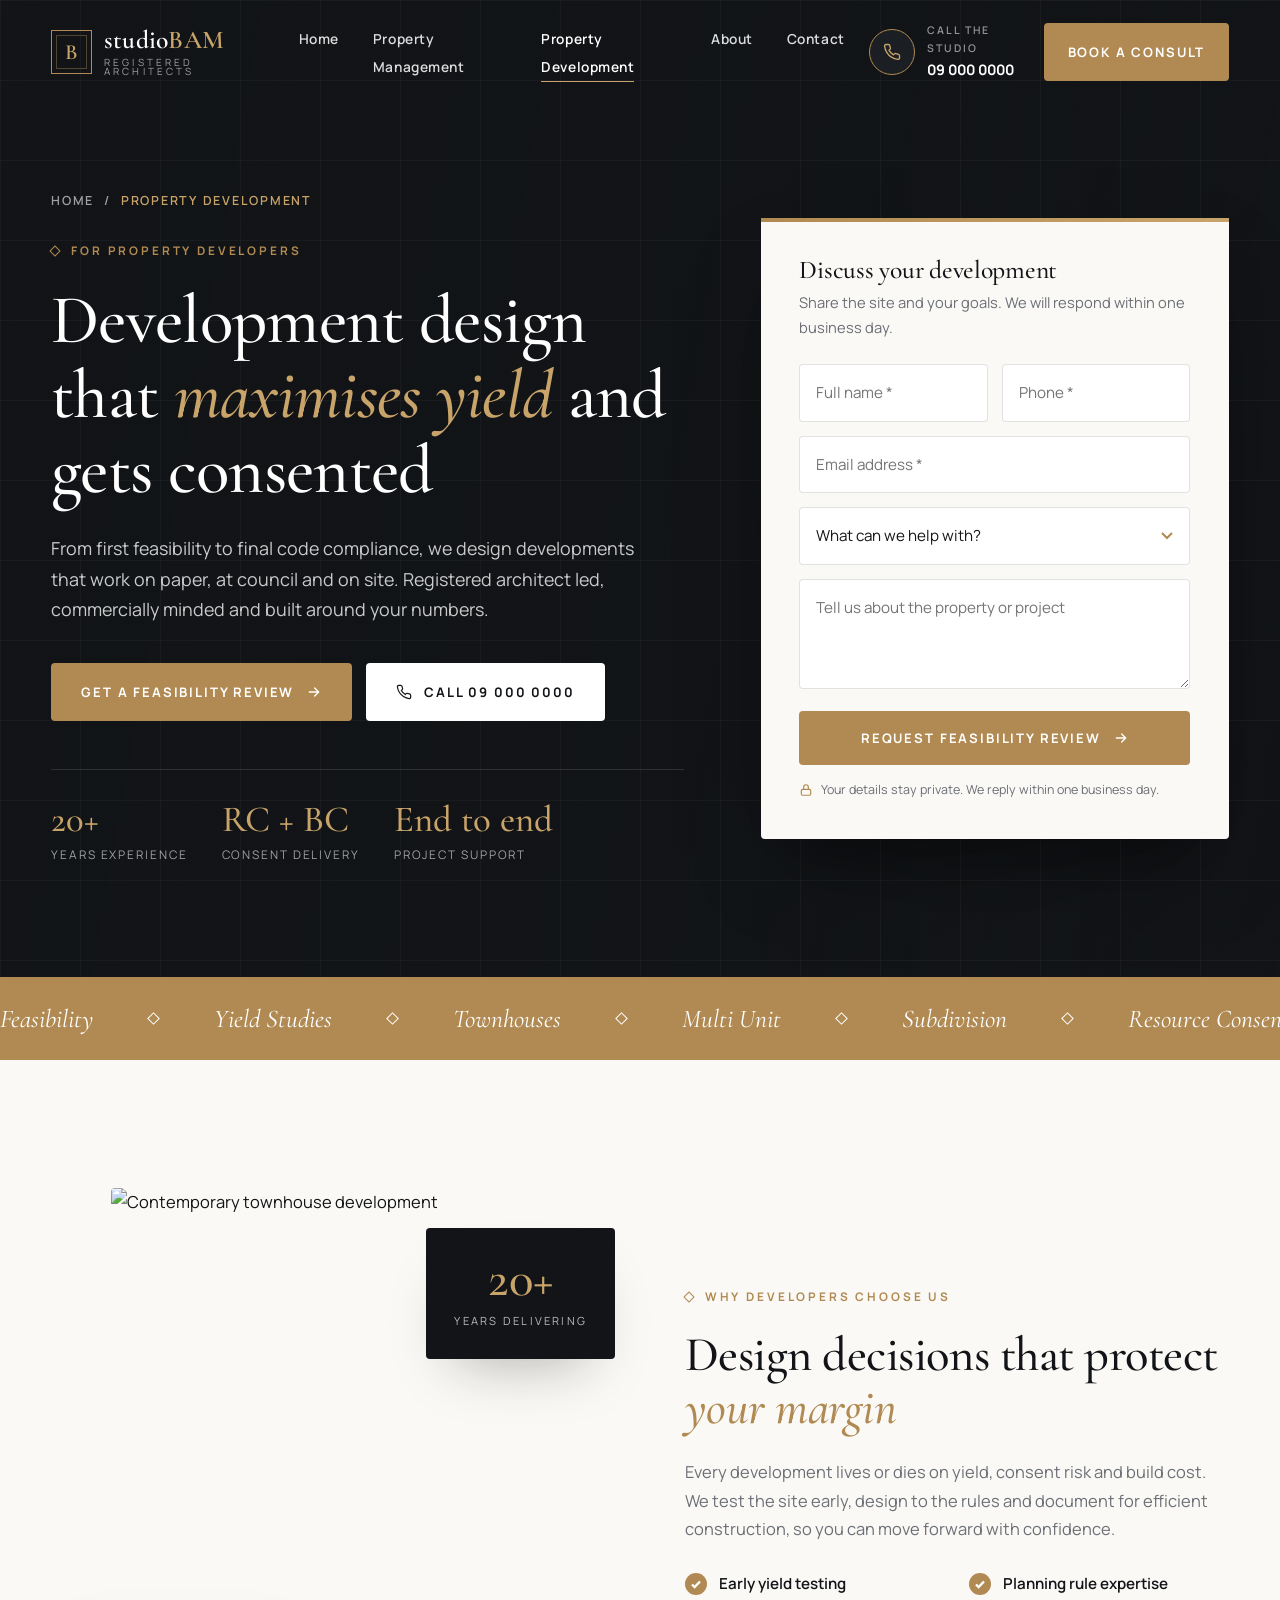
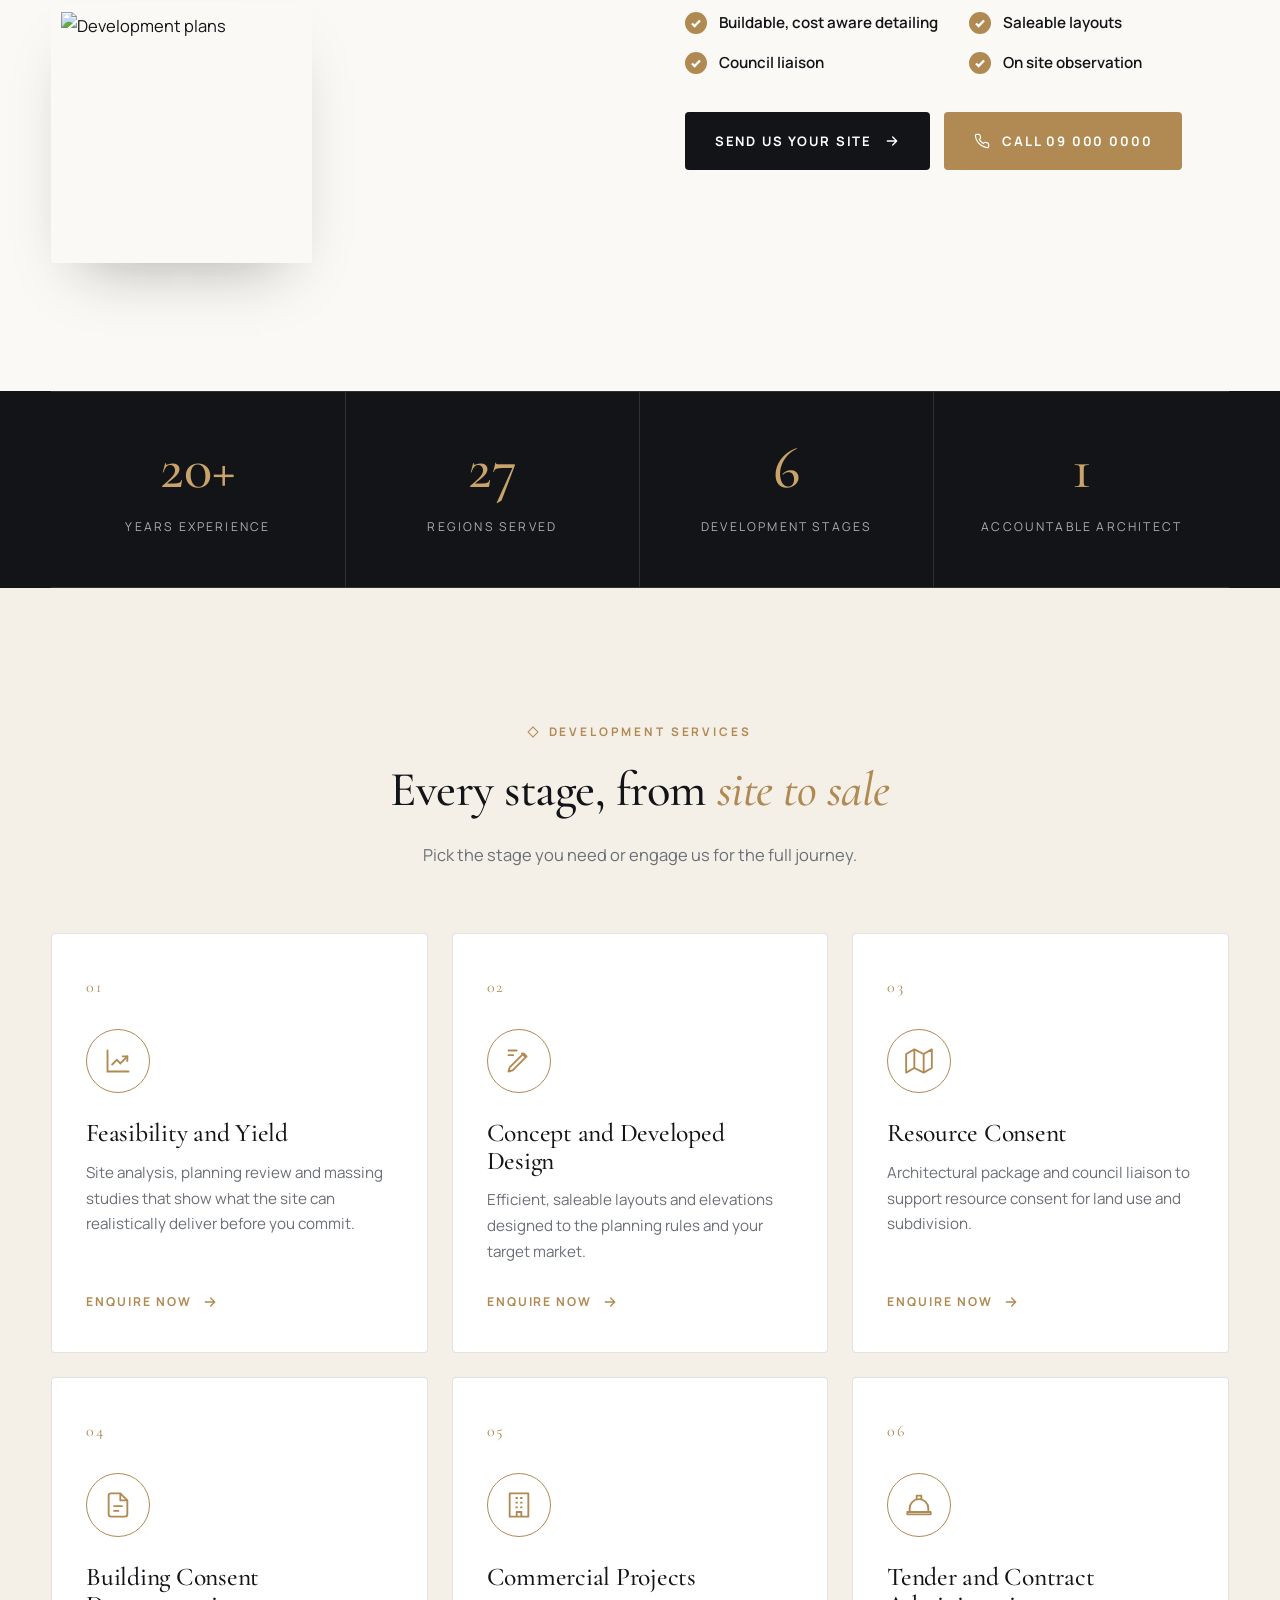
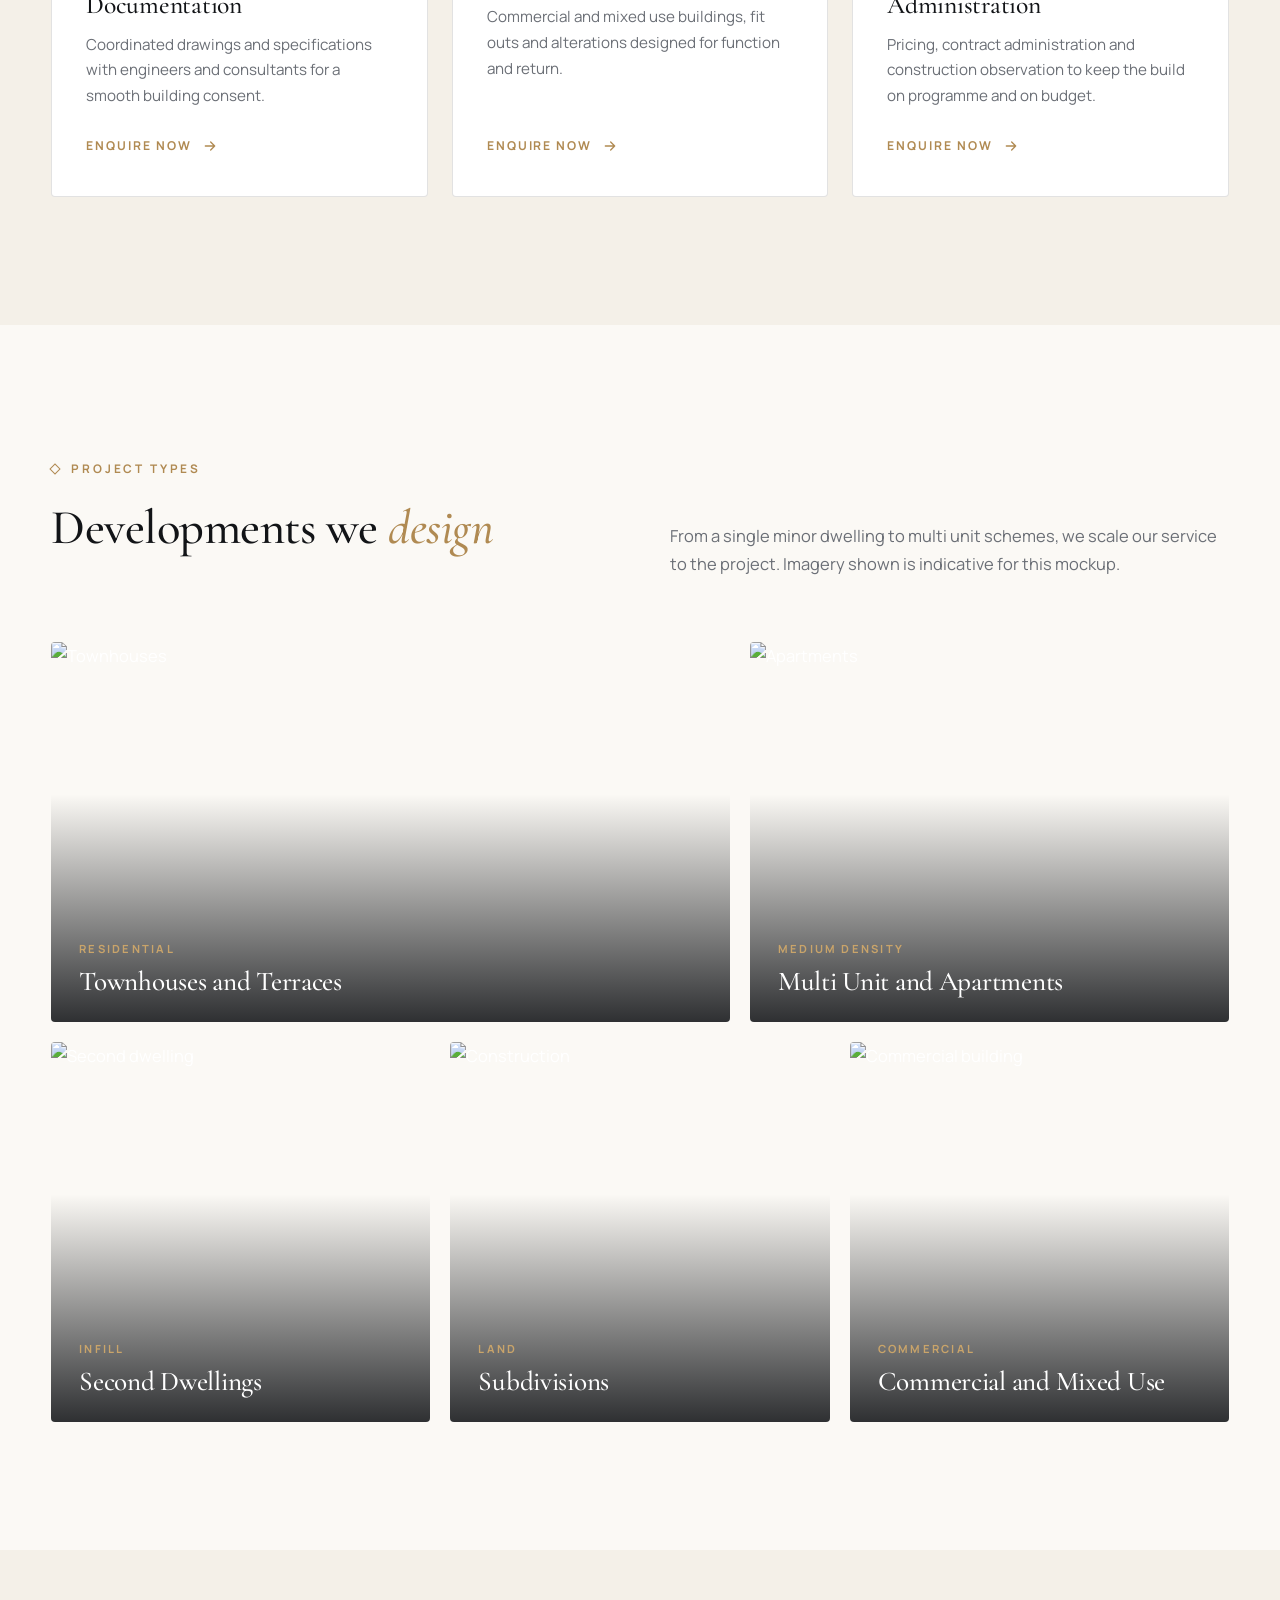
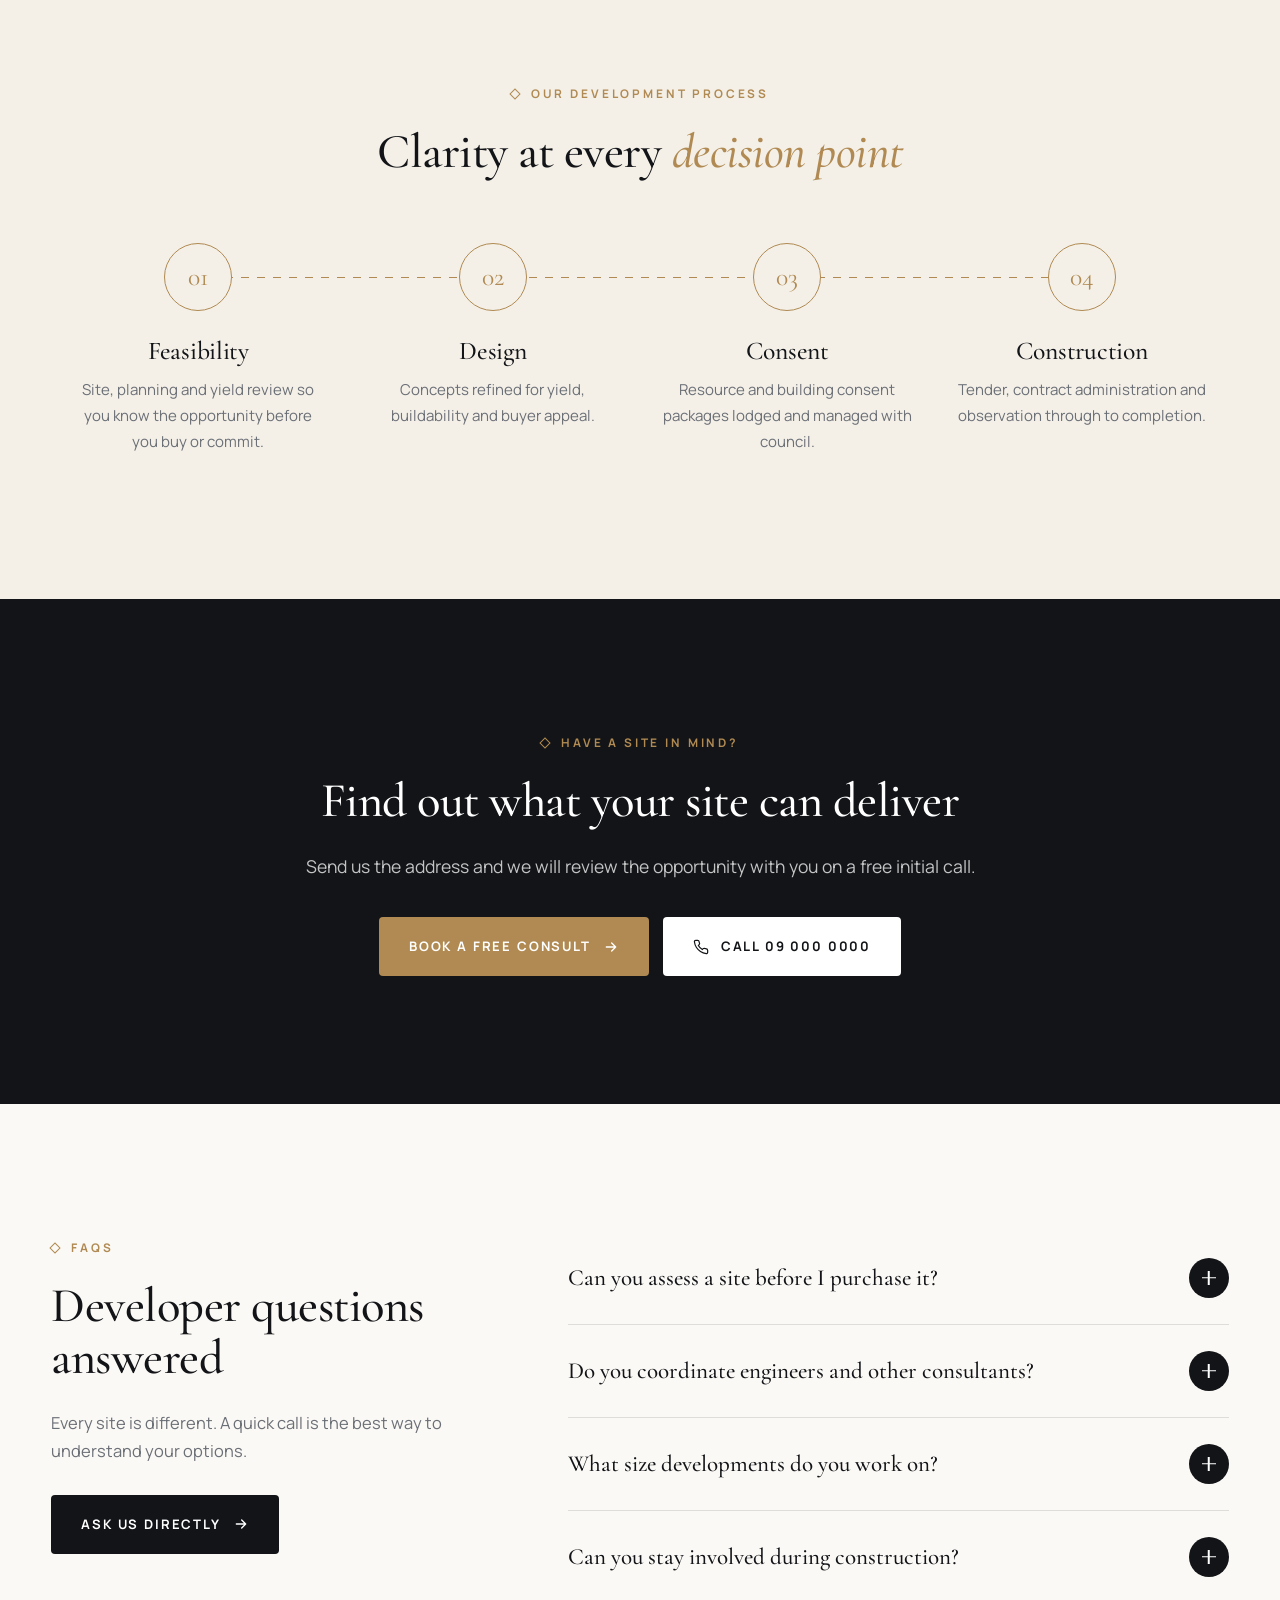
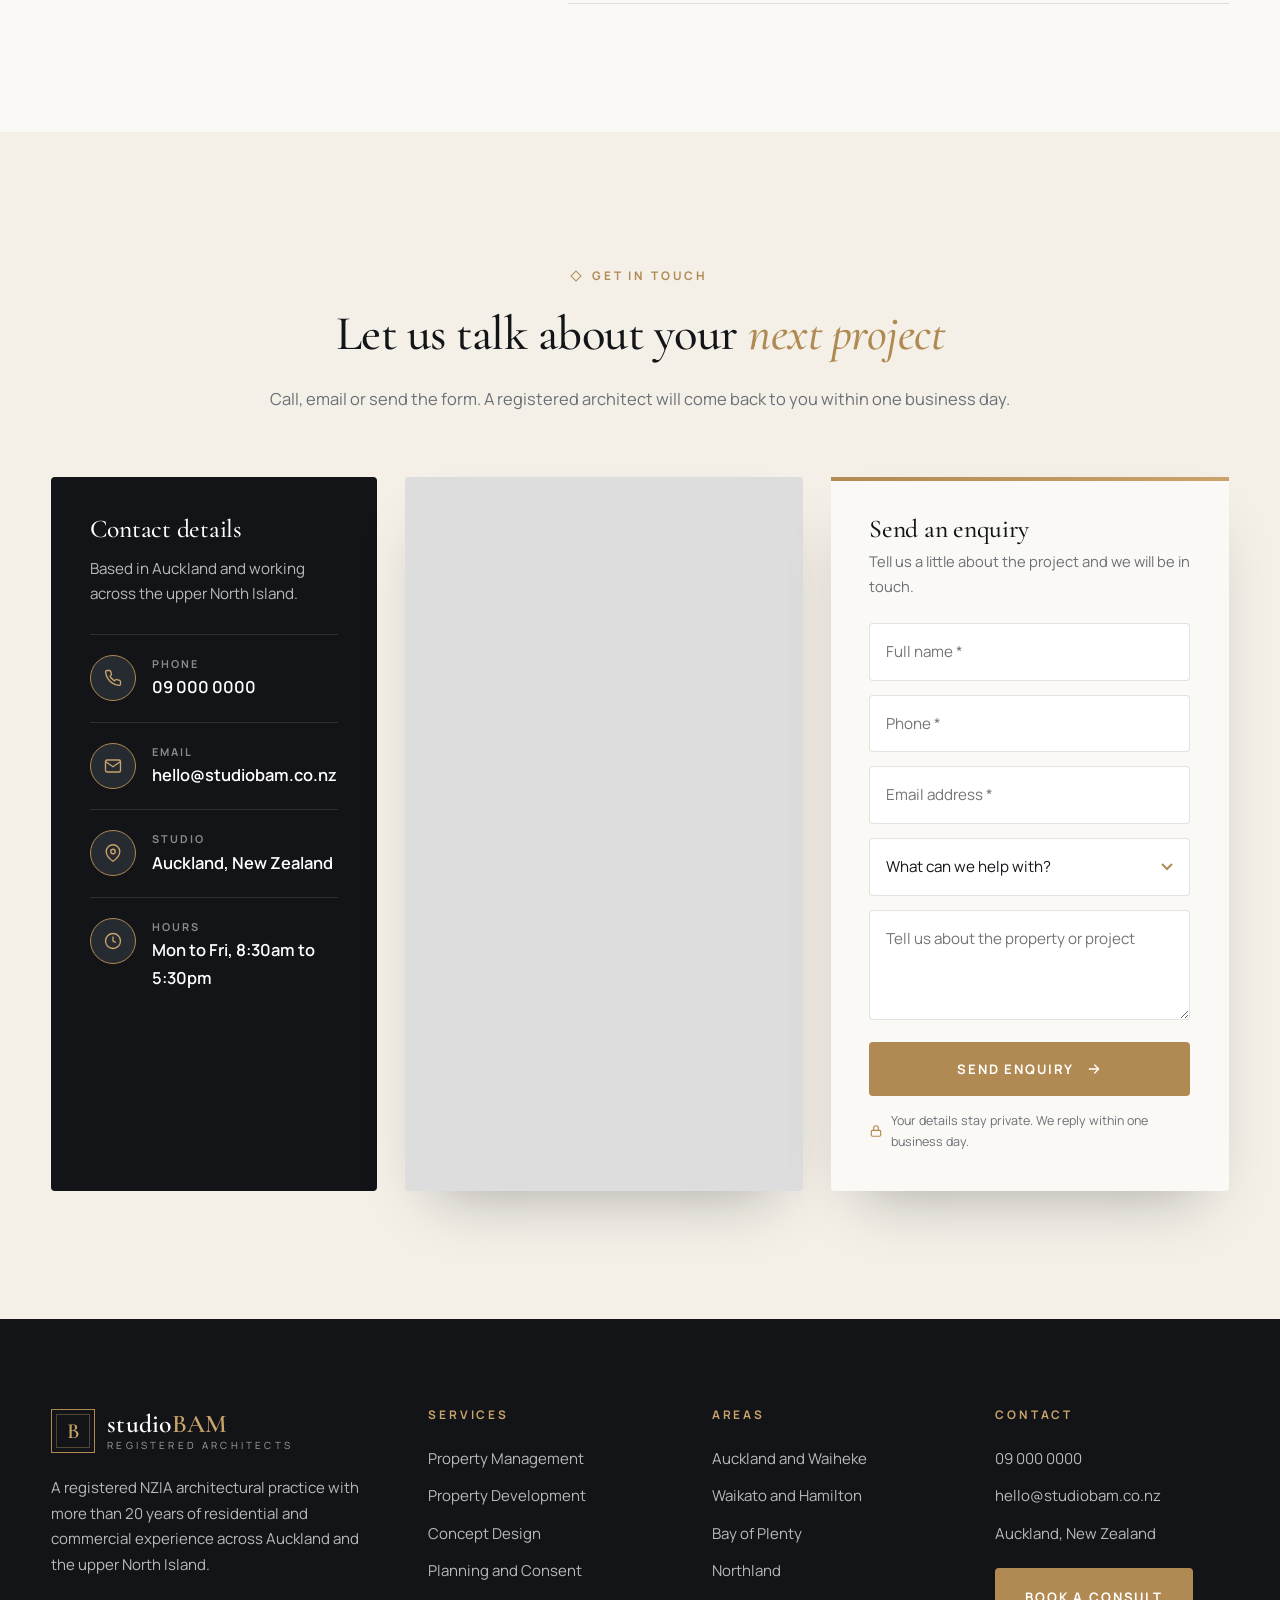
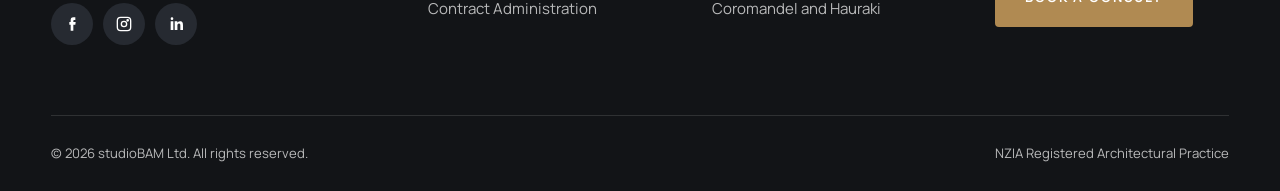
==== property-development.html @ b56bfc21 "Add StudioBAM mockup site: home, property management and property development pages" ====
<!doctype html>
<html lang="en-NZ">
<head>
<meta charset="utf-8">
<meta name="viewport" content="width=device-width, initial-scale=1">
<title>Property Development Architects Auckland | studioBAM</title>
<meta name="description" content="Registered architects for property developers. Feasibility, yield design, resource and building consent and contract administration for townhouses, multi unit and commercial projects.">
<link rel="preconnect" href="https://fonts.googleapis.com">
<link rel="preconnect" href="https://fonts.gstatic.com" crossorigin>
<link href="https://fonts.googleapis.com/css2?family=Cormorant+Garamond:ital,wght@0,400;0,500;0,600;1,400;1,500&family=Manrope:wght@400;500;600;700&display=swap" rel="stylesheet">
<link rel="stylesheet" href="styles.css">
<link rel="icon" href="data:image/svg+xml,%3Csvg xmlns='http://www.w3.org/2000/svg' viewBox='0 0 64 64'%3E%3Crect width='64' height='64' fill='%23121417'/%3E%3Ctext x='32' y='44' font-family='Georgia' font-size='34' fill='%23c9a46a' text-anchor='middle'%3EB%3C/text%3E%3C/svg%3E">
</head>
<body>
<div class="progress"></div>
<header class="site-header">
  <div class="container nav-wrap">
    <a href="index.html" class="logo" aria-label="studioBAM home">
      <span class="logo-mark">B</span>
      <span class="logo-text"><strong>studio<b>BAM</b></strong><span>Registered Architects</span></span>
    </a>
    <nav class="main-nav" aria-label="Main"><ul><li><a href="index.html">Home</a></li><li><a href="property-management.html">Property Management</a></li><li><a href="property-development.html" class="active">Property Development</a></li><li><a href="index.html#about">About</a></li><li><a href="#contact">Contact</a></li></ul></nav>
    <div class="nav-actions">
      <a href="tel:+6490000000" class="phone-link" aria-label="Call studioBAM">
        <span class="phone-circle"><svg viewBox="0 0 24 24" fill="none" stroke="currentColor" stroke-width="1.8" stroke-linecap="round" stroke-linejoin="round"><path d="M22 16.9v3a2 2 0 0 1-2.2 2 19.8 19.8 0 0 1-8.6-3.1 19.5 19.5 0 0 1-6-6A19.8 19.8 0 0 1 2.1 4.2 2 2 0 0 1 4.1 2h3a2 2 0 0 1 2 1.7c.1.9.4 1.8.7 2.7a2 2 0 0 1-.5 2.1L8 9.8a16 16 0 0 0 6 6l1.3-1.3a2 2 0 0 1 2.1-.4c.9.3 1.8.6 2.7.7a2 2 0 0 1 1.7 2z"/></svg></span>
        <span class="phone-text"><small>Call the studio</small>09 000 0000</span>
      </a>
      <a href="#contact" class="btn btn-brass">Book a Consult</a>
      <button class="hamburger" aria-label="Open menu" aria-expanded="false"><span></span><span></span><span></span></button>
    </div>
  </div>
</header>
<section class="hero hero-inner">
  <div class="hero-bg" data-parallax=".18" style="background-image:url('https://images.unsplash.com/photo-1531834685032-c34bf0d84c77?auto=format&fit=crop&w=2000&q=80')"></div>
  <div class="container hero-grid">
    <div class="hero-copy">
      <div class="crumbs"><a href="index.html">Home</a> / <span>Property Development</span></div>
      <span class="eyebrow">For property developers</span>
      <h1>Development design that <em>maximises yield</em> and gets consented</h1>
      <p class="hero-lead">From first feasibility to final code compliance, we design developments that work on paper, at council and on site. Registered architect led, commercially minded and built around your numbers.</p>
      <div class="hero-ctas"><a href="#contact" class="btn btn-brass">Get a Feasibility Review <svg viewBox="0 0 24 24" fill="none" stroke="currentColor" stroke-width="2" stroke-linecap="round" stroke-linejoin="round"><path d="M5 12h14M13 6l6 6-6 6"/></svg></a><a href="tel:+6490000000" class="btn btn-light"><svg viewBox="0 0 24 24" fill="none" stroke="currentColor" stroke-width="1.8" stroke-linecap="round" stroke-linejoin="round"><path d="M22 16.9v3a2 2 0 0 1-2.2 2 19.8 19.8 0 0 1-8.6-3.1 19.5 19.5 0 0 1-6-6A19.8 19.8 0 0 1 2.1 4.2 2 2 0 0 1 4.1 2h3a2 2 0 0 1 2 1.7c.1.9.4 1.8.7 2.7a2 2 0 0 1-.5 2.1L8 9.8a16 16 0 0 0 6 6l1.3-1.3a2 2 0 0 1 2.1-.4c.9.3 1.8.6 2.7.7a2 2 0 0 1 1.7 2z"/></svg> Call 09 000 0000</a></div>
      <div class="hero-trust"><div><strong>20+</strong><span>Years experience</span></div><div><strong>RC + BC</strong><span>Consent delivery</span></div><div><strong>End to end</strong><span>Project support</span></div></div>
    </div>
    <div class="hero-form"><div class="form-card">
  <h3>Discuss your development</h3>
  <p class="form-sub">Share the site and your goals. We will respond within one business day.</p>
  <form data-enquiry id="hero-form">
    <div class="form-grid">
      <div class="field"><input type="text" name="name" placeholder="Full name *" required aria-label="Full name"></div>
      <div class="field"><input type="tel" name="phone" placeholder="Phone *" required aria-label="Phone"></div>
      <div class="field full"><input type="email" name="email" placeholder="Email address *" required aria-label="Email"></div>
      <div class="field full"><select name="type" aria-label="Project type" data-service-select><option value="" selected disabled>What can we help with?</option><option>Feasibility or yield study</option><option>Townhouses or terrace housing</option><option>Multi unit or apartments</option><option>Subdivision</option><option>Commercial development</option><option>Contract administration</option><option>Something else</option></select></div>
      <div class="field full"><textarea name="message" placeholder="Tell us about the property or project" aria-label="Message"></textarea></div>
      <div class="full"><button class="btn btn-brass btn-block" type="submit">Request Feasibility Review <svg viewBox="0 0 24 24" fill="none" stroke="currentColor" stroke-width="2" stroke-linecap="round" stroke-linejoin="round"><path d="M5 12h14M13 6l6 6-6 6"/></svg></button></div>
    </div>
    <p class="form-note"><svg viewBox="0 0 24 24" fill="none" stroke="currentColor" stroke-width="2"><rect x="4" y="11" width="16" height="10" rx="2"/><path d="M8 11V7a4 4 0 0 1 8 0v4"/></svg> Your details stay private. We reply within one business day.</p>
  </form>
  <div class="form-success"><svg viewBox="0 0 24 24" fill="none" stroke="currentColor" stroke-width="1.6"><circle cx="12" cy="12" r="10"/><path d="M7 12.5l3 3 7-7"/></svg><h3>Thank you</h3><p class="form-sub">We have your enquiry and an architect will be in touch within one business day.</p></div>
</div></div>
  </div>
</section>
<div class="marquee" aria-hidden="true"><div class="marquee-track"><span>Feasibility</span><span>Yield Studies</span><span>Townhouses</span><span>Multi Unit</span><span>Subdivision</span><span>Resource Consent</span><span>Building Consent</span><span>Construction Observation</span><span>Feasibility</span><span>Yield Studies</span><span>Townhouses</span><span>Multi Unit</span><span>Subdivision</span><span>Resource Consent</span><span>Building Consent</span><span>Construction Observation</span></div></div>
<section class="section">
  <div class="container intro-grid">
    <div class="img-stack reveal left">
      <div class="img-main"><img src="https://images.unsplash.com/photo-1574362848149-11496d93a7c7?auto=format&fit=crop&w=1100&q=80" alt="Contemporary townhouse development" loading="lazy"></div>
      <div class="img-small"><img src="https://images.unsplash.com/photo-1503387762-592deb58ef4e?auto=format&fit=crop&w=600&q=80" alt="Development plans" loading="lazy"></div>
      <div class="badge"><strong>20+</strong><span>Years delivering</span></div>
    </div>
    <div class="reveal right">
      <span class="eyebrow">Why developers choose us</span>
      <h2>Design decisions that protect <em class="accent">your margin</em></h2>
      <p style="color:var(--muted)">Every development lives or dies on yield, consent risk and build cost. We test the site early, design to the rules and document for efficient construction, so you can move forward with confidence.</p>
      <ul class="check-list">
        <li>Early yield testing</li><li>Planning rule expertise</li><li>Buildable, cost aware detailing</li><li>Saleable layouts</li><li>Council liaison</li><li>On site observation</li>
      </ul>
      <div class="hero-ctas" style="margin:0"><a href="#contact" class="btn btn-dark">Send Us Your Site <svg viewBox="0 0 24 24" fill="none" stroke="currentColor" stroke-width="2" stroke-linecap="round" stroke-linejoin="round"><path d="M5 12h14M13 6l6 6-6 6"/></svg></a><a href="tel:+6490000000" class="btn btn-brass"><svg viewBox="0 0 24 24" fill="none" stroke="currentColor" stroke-width="1.8" stroke-linecap="round" stroke-linejoin="round"><path d="M22 16.9v3a2 2 0 0 1-2.2 2 19.8 19.8 0 0 1-8.6-3.1 19.5 19.5 0 0 1-6-6A19.8 19.8 0 0 1 2.1 4.2 2 2 0 0 1 4.1 2h3a2 2 0 0 1 2 1.7c.1.9.4 1.8.7 2.7a2 2 0 0 1-.5 2.1L8 9.8a16 16 0 0 0 6 6l1.3-1.3a2 2 0 0 1 2.1-.4c.9.3 1.8.6 2.7.7a2 2 0 0 1 1.7 2z"/></svg> Call 09 000 0000</a></div>
    </div>
  </div>
</section>

<section class="section section-dark" style="padding-top:0;padding-bottom:0">
  <div class="container">
    <div class="stats reveal"><div class="stat"><strong data-count="20" data-suffix="+">0+</strong><span>Years experience</span></div><div class="stat"><strong data-count="27" data-suffix="">0</strong><span>Regions served</span></div><div class="stat"><strong data-count="6" data-suffix="">0</strong><span>Development stages</span></div><div class="stat"><strong data-count="1" data-suffix="">0</strong><span>Accountable architect</span></div></div>
  </div>
</section>

<section class="section section-stone" id="services">
  <div class="container">
    <div class="section-head center reveal">
      <span class="eyebrow">Development services</span>
      <h2>Every stage, from <em class="accent">site to sale</em></h2>
      <p style="color:var(--muted)">Pick the stage you need or engage us for the full journey.</p>
    </div>
    <div class="cards">
      <a href="#contact" class="card reveal" data-service="Feasibility or yield study">
  <span class="num">01</span>
  <span class="icon"><svg viewBox="0 0 24 24" fill="none" stroke="currentColor" stroke-width="1.6" stroke-linecap="round"><path d="M3 3v18h18"/><path d="M7 15l4-4 3 3 6-6"/><path d="M16 8h4v4"/></svg></span>
  <h3>Feasibility and Yield</h3>
  <p>Site analysis, planning review and massing studies that show what the site can realistically deliver before you commit.</p>
  <span class="more">Enquire now <svg viewBox="0 0 24 24" fill="none" stroke="currentColor" stroke-width="2" stroke-linecap="round" stroke-linejoin="round"><path d="M5 12h14M13 6l6 6-6 6"/></svg></span>
</a>
      <a href="#contact" class="card reveal" data-service="Townhouses or terrace housing">
  <span class="num">02</span>
  <span class="icon"><svg viewBox="0 0 24 24" fill="none" stroke="currentColor" stroke-width="1.6" stroke-linecap="round" stroke-linejoin="round"><path d="M3 21l3.5-1 12-12-2.5-2.5-12 12z"/><path d="M14.5 5.5l2.5 2.5"/><path d="M3 3h7M3 7h4"/></svg></span>
  <h3>Concept and Developed Design</h3>
  <p>Efficient, saleable layouts and elevations designed to the planning rules and your target market.</p>
  <span class="more">Enquire now <svg viewBox="0 0 24 24" fill="none" stroke="currentColor" stroke-width="2" stroke-linecap="round" stroke-linejoin="round"><path d="M5 12h14M13 6l6 6-6 6"/></svg></span>
</a>
      <a href="#contact" class="card reveal" data-service="Subdivision">
  <span class="num">03</span>
  <span class="icon"><svg viewBox="0 0 24 24" fill="none" stroke="currentColor" stroke-width="1.6" stroke-linejoin="round"><path d="M1 6v16l7-4 8 4 7-4V2l-7 4-8-4z"/><path d="M8 2v16M16 6v16"/></svg></span>
  <h3>Resource Consent</h3>
  <p>Architectural package and council liaison to support resource consent for land use and subdivision.</p>
  <span class="more">Enquire now <svg viewBox="0 0 24 24" fill="none" stroke="currentColor" stroke-width="2" stroke-linecap="round" stroke-linejoin="round"><path d="M5 12h14M13 6l6 6-6 6"/></svg></span>
</a>
      <a href="#contact" class="card reveal" data-service="Multi unit or apartments">
  <span class="num">04</span>
  <span class="icon"><svg viewBox="0 0 24 24" fill="none" stroke="currentColor" stroke-width="1.6" stroke-linejoin="round"><path d="M14 2H6a2 2 0 0 0-2 2v16a2 2 0 0 0 2 2h12a2 2 0 0 0 2-2V8z"/><path d="M14 2v6h6M8 13h8M8 17h5"/></svg></span>
  <h3>Building Consent Documentation</h3>
  <p>Coordinated drawings and specifications with engineers and consultants for a smooth building consent.</p>
  <span class="more">Enquire now <svg viewBox="0 0 24 24" fill="none" stroke="currentColor" stroke-width="2" stroke-linecap="round" stroke-linejoin="round"><path d="M5 12h14M13 6l6 6-6 6"/></svg></span>
</a>
      <a href="#contact" class="card reveal" data-service="Commercial development">
  <span class="num">05</span>
  <span class="icon"><svg viewBox="0 0 24 24" fill="none" stroke="currentColor" stroke-width="1.6" stroke-linejoin="round"><rect x="4" y="2" width="16" height="20"/><path d="M9 6h2M13 6h2M9 10h2M13 10h2M9 14h2M13 14h2M10 22v-4h4v4"/></svg></span>
  <h3>Commercial Projects</h3>
  <p>Commercial and mixed use buildings, fit outs and alterations designed for function and return.</p>
  <span class="more">Enquire now <svg viewBox="0 0 24 24" fill="none" stroke="currentColor" stroke-width="2" stroke-linecap="round" stroke-linejoin="round"><path d="M5 12h14M13 6l6 6-6 6"/></svg></span>
</a>
      <a href="#contact" class="card reveal" data-service="Contract administration">
  <span class="num">06</span>
  <span class="icon"><svg viewBox="0 0 24 24" fill="none" stroke="currentColor" stroke-width="1.6" stroke-linejoin="round"><path d="M2 18h20v2H2zM4 18v-3a8 8 0 0 1 16 0v3"/><path d="M10 7V4h4v3"/></svg></span>
  <h3>Tender and Contract Administration</h3>
  <p>Pricing, contract administration and construction observation to keep the build on programme and on budget.</p>
  <span class="more">Enquire now <svg viewBox="0 0 24 24" fill="none" stroke="currentColor" stroke-width="2" stroke-linecap="round" stroke-linejoin="round"><path d="M5 12h14M13 6l6 6-6 6"/></svg></span>
</a>
    </div>
  </div>
</section>

<section class="section">
  <div class="container">
    <div class="section-head split">
      <div class="reveal left"><span class="eyebrow">Project types</span><h2>Developments we <em class="accent">design</em></h2></div>
      <p class="reveal right">From a single minor dwelling to multi unit schemes, we scale our service to the project. Imagery shown is indicative for this mockup.</p>
    </div>
    <div class="projects">
      <a href="#contact" class="project reveal" data-service="Townhouses or terrace housing"><img src="https://images.unsplash.com/photo-1613490493576-7fde63acd811?auto=format&fit=crop&w=1200&q=80" alt="Townhouses" loading="lazy"><div class="p-body"><small>Residential</small><h3>Townhouses and Terraces</h3></div></a>
      <a href="#contact" class="project reveal d1" data-service="Multi unit or apartments"><img src="https://images.unsplash.com/photo-1545324418-cc1a3fa10c00?auto=format&fit=crop&w=900&q=80" alt="Apartments" loading="lazy"><div class="p-body"><small>Medium density</small><h3>Multi Unit and Apartments</h3></div></a>
      <a href="#contact" class="project reveal" data-service="Subdivision"><img src="https://images.unsplash.com/photo-1564013799919-ab600027ffc6?auto=format&fit=crop&w=800&q=80" alt="Second dwelling" loading="lazy"><div class="p-body"><small>Infill</small><h3>Second Dwellings</h3></div></a>
      <a href="#contact" class="project reveal d1" data-service="Subdivision"><img src="https://images.unsplash.com/photo-1504307651254-35680f356dfd?auto=format&fit=crop&w=800&q=80" alt="Construction" loading="lazy"><div class="p-body"><small>Land</small><h3>Subdivisions</h3></div></a>
      <a href="#contact" class="project reveal d2" data-service="Commercial development"><img src="https://images.unsplash.com/photo-1487958449943-2429e8be8625?auto=format&fit=crop&w=800&q=80" alt="Commercial building" loading="lazy"><div class="p-body"><small>Commercial</small><h3>Commercial and Mixed Use</h3></div></a>
    </div>
  </div>
</section>

<section class="section section-stone">
  <div class="container">
    <div class="section-head center reveal">
      <span class="eyebrow">Our development process</span>
      <h2>Clarity at every <em class="accent">decision point</em></h2>
    </div>
    <div class="process"><div class="step reveal d0"><span class="dot">01</span><h3>Feasibility</h3><p>Site, planning and yield review so you know the opportunity before you buy or commit.</p></div><div class="step reveal d1"><span class="dot">02</span><h3>Design</h3><p>Concepts refined for yield, buildability and buyer appeal.</p></div><div class="step reveal d2"><span class="dot">03</span><h3>Consent</h3><p>Resource and building consent packages lodged and managed with council.</p></div><div class="step reveal d3"><span class="dot">04</span><h3>Construction</h3><p>Tender, contract administration and observation through to completion.</p></div></div>
  </div>
</section>
<section class="cta-band">
  <div class="bg" data-parallax=".12" style="background-image:url('https://images.unsplash.com/photo-1600596542815-ffad4c1539a9?auto=format&fit=crop&w=2000&q=80')"></div>
  <div class="container center reveal">
    <span class="eyebrow">Have a site in mind?</span>
    <h2>Find out what your site can deliver</h2>
    <p>Send us the address and we will review the opportunity with you on a free initial call.</p>
    <div class="hero-ctas"><a href="#contact" class="btn btn-brass">Book a Free Consult <svg viewBox="0 0 24 24" fill="none" stroke="currentColor" stroke-width="2" stroke-linecap="round" stroke-linejoin="round"><path d="M5 12h14M13 6l6 6-6 6"/></svg></a><a href="tel:+6490000000" class="btn btn-light"><svg viewBox="0 0 24 24" fill="none" stroke="currentColor" stroke-width="1.8" stroke-linecap="round" stroke-linejoin="round"><path d="M22 16.9v3a2 2 0 0 1-2.2 2 19.8 19.8 0 0 1-8.6-3.1 19.5 19.5 0 0 1-6-6A19.8 19.8 0 0 1 2.1 4.2 2 2 0 0 1 4.1 2h3a2 2 0 0 1 2 1.7c.1.9.4 1.8.7 2.7a2 2 0 0 1-.5 2.1L8 9.8a16 16 0 0 0 6 6l1.3-1.3a2 2 0 0 1 2.1-.4c.9.3 1.8.6 2.7.7a2 2 0 0 1 1.7 2z"/></svg> Call 09 000 0000</a></div>
  </div>
</section><section class="section">
  <div class="container faq-grid">
    <div class="reveal left">
      <span class="eyebrow">FAQs</span>
      <h2>Developer questions answered</h2>
      <p style="color:var(--muted)">Every site is different. A quick call is the best way to understand your options.</p>
      <div class="hero-ctas" style="margin:30px 0 0"><a href="#contact" class="btn btn-dark">Ask Us Directly <svg viewBox="0 0 24 24" fill="none" stroke="currentColor" stroke-width="2" stroke-linecap="round" stroke-linejoin="round"><path d="M5 12h14M13 6l6 6-6 6"/></svg></a></div>
    </div>
    <div class="faq reveal right"><div class="faq-item"><button aria-expanded="false">Can you assess a site before I purchase it?<i></i></button><div class="faq-answer"><p>Yes. Our feasibility review looks at zoning, overlays, access, services and likely yield so you can make an informed purchase decision.</p></div></div><div class="faq-item"><button aria-expanded="false">Do you coordinate engineers and other consultants?<i></i></button><div class="faq-answer"><p>We coordinate the design team including structural, geotechnical, civil and planning consultants so you have one point of contact.</p></div></div><div class="faq-item"><button aria-expanded="false">What size developments do you work on?<i></i></button><div class="faq-answer"><p>Anything from a single minor dwelling or subdivision through to multi unit residential and commercial projects.</p></div></div><div class="faq-item"><button aria-expanded="false">Can you stay involved during construction?<i></i></button><div class="faq-answer"><p>Yes. Our contract administration and observation service keeps the build aligned with the consented drawings and protects your budget.</p></div></div></div>
  </div>
</section><section class="section contact-block" id="contact">
  <div class="container">
    <div class="section-head center reveal">
      <span class="eyebrow">Get in touch</span>
      <h2>Let us talk about your <em class="accent">next project</em></h2>
      <p style="color:var(--muted)">Call, email or send the form. A registered architect will come back to you within one business day.</p>
    </div>
    <div class="contact-grid">
      <div class="contact-info reveal">
        <h3>Contact details</h3>
        <p>Based in Auckland and working across the upper North Island.</p>
        <div class="info-row"><span class="ic"><svg viewBox="0 0 24 24" fill="none" stroke="currentColor" stroke-width="1.8" stroke-linecap="round" stroke-linejoin="round"><path d="M22 16.9v3a2 2 0 0 1-2.2 2 19.8 19.8 0 0 1-8.6-3.1 19.5 19.5 0 0 1-6-6A19.8 19.8 0 0 1 2.1 4.2 2 2 0 0 1 4.1 2h3a2 2 0 0 1 2 1.7c.1.9.4 1.8.7 2.7a2 2 0 0 1-.5 2.1L8 9.8a16 16 0 0 0 6 6l1.3-1.3a2 2 0 0 1 2.1-.4c.9.3 1.8.6 2.7.7a2 2 0 0 1 1.7 2z"/></svg></span><div><small>Phone</small><a href="tel:+6490000000">09 000 0000</a></div></div>
        <div class="info-row"><span class="ic"><svg viewBox="0 0 24 24" fill="none" stroke="currentColor" stroke-width="1.8"><rect x="2" y="4" width="20" height="16" rx="2"/><path d="M22 6l-10 7L2 6"/></svg></span><div><small>Email</small><a href="mailto:hello@studiobam.co.nz">hello@studiobam.co.nz</a></div></div>
        <div class="info-row"><span class="ic"><svg viewBox="0 0 24 24" fill="none" stroke="currentColor" stroke-width="1.8"><path d="M21 10c0 7-9 13-9 13S3 17 3 10a9 9 0 0 1 18 0z"/><circle cx="12" cy="10" r="3"/></svg></span><div><small>Studio</small><span>Auckland, New Zealand</span></div></div>
        <div class="info-row"><span class="ic"><svg viewBox="0 0 24 24" fill="none" stroke="currentColor" stroke-width="1.8"><circle cx="12" cy="12" r="10"/><path d="M12 6v6l4 2"/></svg></span><div><small>Hours</small><span>Mon to Fri, 8:30am to 5:30pm</span></div></div>
      </div>
      <div class="map-wrap reveal d1"><iframe title="studioBAM location map" loading="lazy" referrerpolicy="no-referrer-when-downgrade" src="https://maps.google.com/maps?q=Auckland%20New%20Zealand&t=&z=11&ie=UTF8&iwloc=&output=embed"></iframe></div>
      <div class="reveal d2"><div class="form-card">
  <h3>Send an enquiry</h3>
  <p class="form-sub">Tell us a little about the project and we will be in touch.</p>
  <form data-enquiry id="contact-form">
    <div class="form-grid">
      <div class="field"><input type="text" name="name" placeholder="Full name *" required aria-label="Full name"></div>
      <div class="field"><input type="tel" name="phone" placeholder="Phone *" required aria-label="Phone"></div>
      <div class="field full"><input type="email" name="email" placeholder="Email address *" required aria-label="Email"></div>
      <div class="field full"><select name="type" aria-label="Project type" data-service-select><option value="" selected disabled>What can we help with?</option><option>Feasibility or yield study</option><option>Townhouses or terrace housing</option><option>Multi unit or apartments</option><option>Subdivision</option><option>Commercial development</option><option>Contract administration</option><option>Something else</option></select></div>
      <div class="field full"><textarea name="message" placeholder="Tell us about the property or project" aria-label="Message"></textarea></div>
      <div class="full"><button class="btn btn-brass btn-block" type="submit">Send Enquiry <svg viewBox="0 0 24 24" fill="none" stroke="currentColor" stroke-width="2" stroke-linecap="round" stroke-linejoin="round"><path d="M5 12h14M13 6l6 6-6 6"/></svg></button></div>
    </div>
    <p class="form-note"><svg viewBox="0 0 24 24" fill="none" stroke="currentColor" stroke-width="2"><rect x="4" y="11" width="16" height="10" rx="2"/><path d="M8 11V7a4 4 0 0 1 8 0v4"/></svg> Your details stay private. We reply within one business day.</p>
  </form>
  <div class="form-success"><svg viewBox="0 0 24 24" fill="none" stroke="currentColor" stroke-width="1.6"><circle cx="12" cy="12" r="10"/><path d="M7 12.5l3 3 7-7"/></svg><h3>Thank you</h3><p class="form-sub">We have your enquiry and an architect will be in touch within one business day.</p></div>
</div></div>
    </div>
  </div>
</section>
<footer class="site-footer">
  <div class="container">
    <div class="footer-grid">
      <div class="footer-brand">
        <a href="index.html" class="logo"><span class="logo-mark">B</span><span class="logo-text"><strong>studio<b>BAM</b></strong><span>Registered Architects</span></span></a>
        <p>A registered NZIA architectural practice with more than 20 years of residential and commercial experience across Auckland and the upper North Island.</p>
        <div class="socials"><a href="#" aria-label="Facebook"><svg viewBox="0 0 24 24" fill="currentColor"><path d="M14 9V7c0-.8.5-1 1-1h2V2h-3c-3 0-4 2-4 4.5V9H8v4h2v9h4v-9h3l.5-4z"/></svg></a><a href="#" aria-label="Instagram"><svg viewBox="0 0 24 24" fill="none" stroke="currentColor" stroke-width="2"><rect x="2" y="2" width="20" height="20" rx="5"/><circle cx="12" cy="12" r="4"/><circle cx="17.5" cy="6.5" r="1" fill="currentColor"/></svg></a><a href="#" aria-label="LinkedIn"><svg viewBox="0 0 24 24" fill="currentColor"><path d="M4 8h4v13H4zM6 2a2 2 0 1 1 0 4 2 2 0 0 1 0-4zM10 8h4v2c.6-1 2-2.3 4-2.3 4 0 4.5 2.6 4.5 6V21h-4v-6.3c0-1.5 0-3.4-2-3.4s-2.4 1.6-2.4 3.3V21h-4z"/></svg></a></div>
      </div>
      <div><h4>Services</h4><ul>
        <li><a href="property-management.html">Property Management</a></li>
        <li><a href="property-development.html">Property Development</a></li>
        <li><a href="index.html#services">Concept Design</a></li>
        <li><a href="index.html#services">Planning and Consent</a></li>
        <li><a href="index.html#services">Contract Administration</a></li>
      </ul></div>
      <div><h4>Areas</h4><ul>
        <li>Auckland and Waiheke</li><li>Waikato and Hamilton</li><li>Bay of Plenty</li><li>Northland</li><li>Coromandel and Hauraki</li>
      </ul></div>
      <div><h4>Contact</h4><ul>
        <li><a href="tel:+6490000000">09 000 0000</a></li>
        <li><a href="mailto:hello@studiobam.co.nz">hello@studiobam.co.nz</a></li>
        <li>Auckland, New Zealand</li>
        <li><a href="#contact" class="btn btn-brass" style="margin-top:10px">Book a Consult</a></li>
      </ul></div>
    </div>
    <div class="footer-bottom"><span>&copy; <span id="year">2026</span> studioBAM Ltd. All rights reserved.</span><span>NZIA Registered Architectural Practice</span></div>
  </div>
</footer>
<a href="tel:+6490000000" class="float-call" aria-label="Call now"><i><svg viewBox="0 0 24 24" fill="none" stroke="currentColor" stroke-width="1.8" stroke-linecap="round" stroke-linejoin="round"><path d="M22 16.9v3a2 2 0 0 1-2.2 2 19.8 19.8 0 0 1-8.6-3.1 19.5 19.5 0 0 1-6-6A19.8 19.8 0 0 1 2.1 4.2 2 2 0 0 1 4.1 2h3a2 2 0 0 1 2 1.7c.1.9.4 1.8.7 2.7a2 2 0 0 1-.5 2.1L8 9.8a16 16 0 0 0 6 6l1.3-1.3a2 2 0 0 1 2.1-.4c.9.3 1.8.6 2.7.7a2 2 0 0 1 1.7 2z"/></svg></i>Call Now</a>
<button class="to-top" aria-label="Back to top"><svg viewBox="0 0 24 24" fill="none" stroke="currentColor" stroke-width="2"><path d="M12 19V5M6 11l6-6 6 6"/></svg></button>
<script src="main.js"></script>
</body>
</html>
---- styles.css ----
:root{
  --ink:#121417;
  --ink-2:#1b1e23;
  --ink-3:#262a31;
  --stone:#f4f0e8;
  --stone-2:#ebe4d7;
  --paper:#fbf9f5;
  --brass:#b08a52;
  --brass-2:#c9a46a;
  --brass-dark:#8a6a3b;
  --muted:#6b6f76;
  --line:rgba(18,20,23,.12);
  --line-light:rgba(255,255,255,.12);
  --serif:"Cormorant Garamond",Georgia,serif;
  --sans:"Manrope",system-ui,-apple-system,Segoe UI,Roboto,sans-serif;
  --radius:4px;
  --ease:cubic-bezier(.22,.8,.24,1);
  --shadow:0 30px 60px -30px rgba(18,20,23,.35);
}
*,*::before,*::after{box-sizing:border-box}
html{scroll-behavior:smooth}
body{margin:0;font-family:var(--sans);color:var(--ink);background:var(--paper);font-size:16.5px;line-height:1.7;-webkit-font-smoothing:antialiased;overflow-x:hidden}
img{max-width:100%;display:block}
a{color:inherit;text-decoration:none}
h1,h2,h3,h4{font-family:var(--serif);font-weight:500;line-height:1.08;margin:0 0 .5em;letter-spacing:-.01em}
h1{font-size:clamp(2.6rem,5.4vw,5rem)}
h2{font-size:clamp(2.1rem,3.8vw,3.5rem)}
h3{font-size:clamp(1.45rem,2vw,1.85rem)}
p{margin:0 0 1.1em}
em.accent{font-style:italic;color:var(--brass)}
.container{width:100%;max-width:1440px;margin:0 auto;padding:0 clamp(20px,4vw,56px)}
@media (min-width:1920px){.container{max-width:1880px}body{font-size:17.5px}}

/* Eyebrow */
.eyebrow{display:inline-flex;align-items:center;gap:12px;font-family:var(--sans);font-size:.74rem;font-weight:700;letter-spacing:.24em;text-transform:uppercase;color:var(--brass);margin-bottom:22px}
.eyebrow::before{content:"";width:8px;height:8px;border:1.5px solid currentColor;transform:rotate(45deg);flex:none}
.center{text-align:center}
.center .eyebrow{justify-content:center}
.center h2,.center p{max-width:none;margin-left:auto;margin-right:auto}

/* Buttons: always solid */
.btn{display:inline-flex;align-items:center;justify-content:center;gap:12px;font-family:var(--sans);font-weight:700;font-size:.82rem;letter-spacing:.14em;text-transform:uppercase;padding:18px 30px;border-radius:var(--radius);border:0;cursor:pointer;position:relative;overflow:hidden;isolation:isolate;transition:color .4s var(--ease),transform .4s var(--ease),box-shadow .4s var(--ease);white-space:nowrap}
.btn::after{content:"";position:absolute;inset:0;z-index:-1;transform:scaleX(0);transform-origin:right;transition:transform .5s var(--ease)}
.btn:hover::after{transform:scaleX(1);transform-origin:left}
.btn:hover{transform:translateY(-2px);box-shadow:0 18px 30px -16px rgba(0,0,0,.45)}
.btn svg{width:16px;height:16px;transition:transform .4s var(--ease)}
.btn:hover svg{transform:translateX(4px)}
.btn-brass{background:var(--brass);color:#fff}
.btn-brass::after{background:var(--ink)}
.btn-light{background:#fff;color:var(--ink)}
.btn-light::after{background:var(--brass)}
.btn-light:hover{color:#fff}
.btn-dark{background:var(--ink);color:#fff}
.btn-dark::after{background:var(--brass)}
.btn-block{width:100%}

/* Header */
.site-header{position:fixed;inset:0 0 auto;z-index:100;transition:background .4s var(--ease),box-shadow .4s var(--ease),padding .4s var(--ease);padding:22px 0}
.site-header.scrolled{background:rgba(18,20,23,.96);backdrop-filter:blur(12px);box-shadow:0 10px 30px -15px rgba(0,0,0,.5);padding:12px 0}
.nav-wrap{display:flex;align-items:center;justify-content:space-between;gap:24px}
.logo{display:flex;align-items:center;gap:12px;color:#fff}
.logo-mark{width:44px;height:44px;border:1.5px solid var(--brass);display:grid;place-items:center;font-family:var(--serif);font-size:1.35rem;font-weight:600;color:var(--brass-2);position:relative}
.logo-mark::after{content:"";position:absolute;inset:4px;border:1px solid rgba(201,164,106,.35)}
.logo-text{display:flex;flex-direction:column;line-height:1}
.logo-text strong{font-family:var(--serif);font-size:1.6rem;font-weight:600;letter-spacing:.01em}
.logo-text strong b{color:var(--brass-2);font-weight:600}
.logo-text span{font-size:.62rem;letter-spacing:.32em;text-transform:uppercase;color:rgba(255,255,255,.6);margin-top:5px}
.main-nav ul{list-style:none;margin:0;padding:0;display:flex;gap:34px}
.main-nav a{color:rgba(255,255,255,.85);font-size:.86rem;font-weight:600;letter-spacing:.04em;position:relative;padding:6px 0}
.main-nav a::after{content:"";position:absolute;left:0;bottom:0;height:1.5px;width:100%;background:var(--brass-2);transform:scaleX(0);transform-origin:right;transition:transform .4s var(--ease)}
.main-nav a:hover,.main-nav a.active{color:#fff}
.main-nav a:hover::after,.main-nav a.active::after{transform:scaleX(1);transform-origin:left}
.nav-actions{display:flex;align-items:center;gap:14px}
.phone-link{display:flex;align-items:center;gap:12px;color:#fff;font-weight:700;font-size:.9rem}
.phone-circle{width:46px;height:46px;border-radius:50%;background:var(--ink-2);border:1.5px solid var(--brass);display:grid;place-items:center;color:var(--brass-2);flex:none;transition:background .3s,color .3s}
.phone-link:hover .phone-circle{background:var(--brass);color:#fff}
.phone-circle svg{width:18px;height:18px}
.phone-link small{display:block;font-size:.66rem;letter-spacing:.2em;text-transform:uppercase;color:rgba(255,255,255,.55);font-weight:600}
.hamburger{display:none;width:46px;height:46px;border-radius:var(--radius);background:var(--brass);border:0;cursor:pointer;position:relative}
.hamburger span{position:absolute;left:13px;right:13px;height:2px;background:#fff;transition:transform .35s var(--ease),opacity .25s}
.hamburger span:nth-child(1){top:16px}.hamburger span:nth-child(2){top:22px}.hamburger span:nth-child(3){top:28px}
.nav-open .hamburger span:nth-child(1){transform:translateY(6px) rotate(45deg)}
.nav-open .hamburger span:nth-child(2){opacity:0}
.nav-open .hamburger span:nth-child(3){transform:translateY(-6px) rotate(-45deg)}

@media (max-width:1180px){
  .phone-link .phone-text,.nav-actions .btn{display:none}
  .hamburger{display:block}
  .main-nav{position:fixed;inset:0;background:var(--ink);display:flex;align-items:center;justify-content:center;opacity:0;visibility:hidden;transition:opacity .4s var(--ease),visibility .4s;z-index:-1}
  .main-nav ul{flex-direction:column;text-align:center;gap:22px}
  .main-nav a{font-family:var(--serif);font-size:2rem;font-weight:500}
  .nav-open .main-nav{opacity:1;visibility:visible}
  .nav-open .main-nav li{animation:navIn .6s var(--ease) both}
  .nav-open .main-nav li:nth-child(2){animation-delay:.06s}.nav-open .main-nav li:nth-child(3){animation-delay:.12s}.nav-open .main-nav li:nth-child(4){animation-delay:.18s}.nav-open .main-nav li:nth-child(5){animation-delay:.24s}
}
@keyframes navIn{from{opacity:0;transform:translateY(20px)}to{opacity:1;transform:none}}

/* Hero */
.hero{position:relative;min-height:100vh;display:flex;align-items:center;color:#fff;background:var(--ink);padding:150px 0 90px;overflow:hidden}
.hero-bg{position:absolute;inset:-6% 0;background-size:cover;background-position:center;will-change:transform}
.hero::before{content:"";position:absolute;inset:0;z-index:1;background:linear-gradient(100deg,rgba(18,20,23,.94) 0%,rgba(18,20,23,.82) 45%,rgba(18,20,23,.55) 100%)}
.hero::after{content:"";position:absolute;inset:0;z-index:1;background-image:linear-gradient(rgba(255,255,255,.035) 1px,transparent 1px),linear-gradient(90deg,rgba(255,255,255,.035) 1px,transparent 1px);background-size:80px 80px;pointer-events:none}
.hero .container{position:relative;z-index:2}
.hero-grid{display:grid;grid-template-columns:1.15fr .85fr;gap:clamp(40px,6vw,100px);align-items:center}
.hero h1{color:#fff;margin-bottom:26px}
.hero h1 em{font-style:italic;color:var(--brass-2)}
.hero-lead{font-size:1.12rem;color:rgba(255,255,255,.78);max-width:600px;margin-bottom:38px}
.hero-ctas{display:flex;flex-wrap:wrap;gap:14px;margin-bottom:48px}
.hero-trust{display:flex;flex-wrap:wrap;gap:34px;padding-top:32px;border-top:1px solid var(--line-light)}
.hero-trust div strong{display:block;font-family:var(--serif);font-size:2.3rem;font-weight:500;color:var(--brass-2);line-height:1}
.hero-trust div span{font-size:.74rem;letter-spacing:.16em;text-transform:uppercase;color:rgba(255,255,255,.6)}
.hero-inner{min-height:auto;padding:190px 0 110px}

/* Forms */
.form-card{background:var(--paper);color:var(--ink);padding:clamp(28px,3vw,44px);border-radius:var(--radius);box-shadow:0 40px 80px -30px rgba(0,0,0,.6);position:relative}
.form-card::before{content:"";position:absolute;top:0;left:0;right:0;height:4px;background:linear-gradient(90deg,var(--brass),var(--brass-2))}
.form-card h3{margin-bottom:6px}
.form-card .form-sub{color:var(--muted);font-size:.92rem;margin-bottom:24px}
.form-grid{display:grid;grid-template-columns:1fr 1fr;gap:14px}
.form-grid .full{grid-column:1/-1}
.field{position:relative}
.field input,.field select,.field textarea{width:100%;font:inherit;font-size:.95rem;padding:15px 16px;border:1px solid var(--line);background:#fff;border-radius:var(--radius);color:var(--ink);transition:border-color .3s,box-shadow .3s;appearance:none}
.field select{background-image:url("data:image/svg+xml,%3Csvg xmlns='http://www.w3.org/2000/svg' width='12' height='8' fill='none' stroke='%23b08a52' stroke-width='2'%3E%3Cpath d='M1 1l5 5 5-5'/%3E%3C/svg%3E");background-repeat:no-repeat;background-position:right 16px center;padding-right:40px}
.field textarea{min-height:110px;resize:vertical}
.field input:focus,.field select:focus,.field textarea:focus{outline:0;border-color:var(--brass);box-shadow:0 0 0 4px rgba(176,138,82,.15)}
.form-note{font-size:.78rem;color:var(--muted);margin:14px 0 0;display:flex;align-items:center;gap:8px}
.form-note svg{width:14px;height:14px;color:var(--brass);flex:none}
.form-success{display:none;text-align:center;padding:30px 0}
.form-success.show{display:block}
.form-success svg{width:56px;height:56px;color:var(--brass);margin:0 auto 16px}

/* Sections */
section{position:relative}
.section{padding:clamp(80px,10vw,150px) 0}
.section-dark{background:var(--ink);color:#fff}
.section-dark p{color:rgba(255,255,255,.72)}
.section-stone{background:var(--stone)}
.section-head{margin-bottom:clamp(44px,5vw,72px)}
.section-head.split{display:grid;grid-template-columns:1fr 1fr;gap:60px;align-items:end}
.section-head.split p{color:var(--muted);margin:0}
.section-dark .section-head.split p{color:rgba(255,255,255,.7)}

/* Marquee */
.marquee{background:var(--brass);color:#fff;overflow:hidden;padding:20px 0;white-space:nowrap}
.marquee-track{display:inline-flex;gap:56px;animation:marq 38s linear infinite;font-family:var(--serif);font-size:1.6rem;font-style:italic}
.marquee-track span{display:inline-flex;align-items:center;gap:56px}
.marquee-track span::after{content:"";width:9px;height:9px;border:1.5px solid #fff;transform:rotate(45deg)}
@keyframes marq{to{transform:translateX(-50%)}}

/* Intro / about */
.intro-grid{display:grid;grid-template-columns:1fr 1fr;gap:clamp(40px,7vw,120px);align-items:center}
.img-stack{position:relative;padding:0 0 70px 60px}
.img-stack .img-main{aspect-ratio:4/5;overflow:hidden;border-radius:var(--radius)}
.img-stack .img-main img{width:100%;height:100%;object-fit:cover;transform:scale(1.12);transition:transform 1.4s var(--ease)}
.img-stack.in .img-main img{transform:scale(1)}
.img-stack .img-small{position:absolute;left:0;bottom:0;width:48%;aspect-ratio:1;overflow:hidden;border:10px solid var(--paper);border-radius:var(--radius);box-shadow:var(--shadow)}
.img-stack .img-small img{width:100%;height:100%;object-fit:cover}
.img-stack .badge{position:absolute;right:-20px;top:40px;background:var(--ink);color:#fff;padding:26px 28px;border-radius:var(--radius);box-shadow:var(--shadow);text-align:center}
.img-stack .badge strong{display:block;font-family:var(--serif);font-size:3.2rem;line-height:1;color:var(--brass-2);font-weight:500}
.img-stack .badge span{font-size:.7rem;letter-spacing:.2em;text-transform:uppercase;color:rgba(255,255,255,.7)}
.check-list{list-style:none;padding:0;margin:28px 0 36px;display:grid;grid-template-columns:1fr 1fr;gap:14px 24px}
.check-list li{display:flex;gap:12px;align-items:flex-start;font-weight:600;font-size:.95rem}
.check-list li::before{content:"";flex:none;width:22px;height:22px;margin-top:2px;border-radius:50%;background:var(--brass) url("data:image/svg+xml,%3Csvg xmlns='http://www.w3.org/2000/svg' width='12' height='12' fill='none' stroke='white' stroke-width='2.4'%3E%3Cpath d='M2 6.5l2.6 2.5L10 3.5'/%3E%3C/svg%3E") center no-repeat}
.section-dark .check-list li{color:#fff}

/* Service cards (fully clickable) */
.cards{display:grid;grid-template-columns:repeat(3,1fr);gap:24px}
.cards.two{grid-template-columns:repeat(2,1fr)}
.cards.four{grid-template-columns:repeat(4,1fr)}
a.card{display:flex;flex-direction:column;background:#fff;border:1px solid var(--line);border-radius:var(--radius);padding:40px 34px;position:relative;overflow:hidden;isolation:isolate;transition:transform .5s var(--ease),box-shadow .5s var(--ease),color .5s var(--ease),border-color .5s}
a.card::before{content:"";position:absolute;inset:0;background:var(--ink);z-index:-1;transform:translateY(101%);transition:transform .6s var(--ease)}
a.card:hover{transform:translateY(-8px);box-shadow:var(--shadow);color:#fff;border-color:var(--ink)}
a.card:hover::before{transform:none}
a.card .num{font-family:var(--serif);font-size:1rem;color:var(--brass);letter-spacing:.1em;margin-bottom:28px}
a.card .icon{width:64px;height:64px;border-radius:50%;border:1.5px solid var(--brass);display:grid;place-items:center;color:var(--brass);margin-bottom:26px;transition:background .5s,color .5s}
a.card .icon svg{width:28px;height:28px}
a.card:hover .icon{background:var(--brass);color:#fff}
a.card p{color:var(--muted);font-size:.95rem;transition:color .5s;flex:1}
a.card:hover p{color:rgba(255,255,255,.7)}
a.card .more{display:inline-flex;align-items:center;gap:10px;font-size:.76rem;font-weight:700;letter-spacing:.16em;text-transform:uppercase;color:var(--brass);margin-top:10px}
a.card .more svg{width:16px;transition:transform .4s var(--ease)}
a.card:hover .more{color:var(--brass-2)}
a.card:hover .more svg{transform:translateX(6px)}

/* Big feature cards with image (clickable) */
a.feature{position:relative;display:block;min-height:560px;border-radius:var(--radius);overflow:hidden;color:#fff;isolation:isolate}
a.feature img{position:absolute;inset:0;width:100%;height:100%;object-fit:cover;z-index:-2;transition:transform 1.2s var(--ease)}
a.feature::before{content:"";position:absolute;inset:0;z-index:-1;background:linear-gradient(180deg,rgba(18,20,23,.1) 0%,rgba(18,20,23,.92) 85%);transition:background .6s}
a.feature:hover img{transform:scale(1.07)}
a.feature .feature-body{position:absolute;left:0;right:0;bottom:0;padding:clamp(28px,3.5vw,50px)}
a.feature .tag{display:inline-block;background:var(--brass);color:#fff;font-size:.7rem;font-weight:700;letter-spacing:.2em;text-transform:uppercase;padding:8px 14px;border-radius:2px;margin-bottom:20px}
a.feature h3{font-size:clamp(1.9rem,3vw,2.8rem);color:#fff}
a.feature p{color:rgba(255,255,255,.78);max-width:520px}
a.feature .feature-cta{display:inline-flex;align-items:center;gap:14px;font-weight:700;font-size:.8rem;letter-spacing:.16em;text-transform:uppercase}
a.feature .feature-cta i{width:52px;height:52px;border-radius:50%;background:var(--brass);display:grid;place-items:center;transition:transform .5s var(--ease)}
a.feature:hover .feature-cta i{transform:rotate(-45deg)}
a.feature .feature-cta svg{width:18px}

/* Stats band */
.stats{display:grid;grid-template-columns:repeat(4,1fr);border-top:1px solid var(--line-light);border-bottom:1px solid var(--line-light)}
.stat{padding:48px 24px;text-align:center;border-right:1px solid var(--line-light)}
.stat:last-child{border-right:0}
.stat strong{display:block;font-family:var(--serif);font-size:clamp(2.8rem,4.6vw,4.4rem);font-weight:500;color:var(--brass-2);line-height:1;margin-bottom:12px}
.stat span{font-size:.76rem;letter-spacing:.18em;text-transform:uppercase;color:rgba(255,255,255,.65)}

/* Process */
.process{display:grid;grid-template-columns:repeat(4,1fr);gap:0;counter-reset:step;position:relative}
.process::before{content:"";position:absolute;top:34px;left:12%;right:12%;height:1px;background:repeating-linear-gradient(90deg,var(--brass) 0 8px,transparent 8px 16px)}
.step{text-align:center;padding:0 22px;position:relative}
.step .dot{width:68px;height:68px;border-radius:50%;background:var(--paper);border:1.5px solid var(--brass);margin:0 auto 26px;display:grid;place-items:center;font-family:var(--serif);font-size:1.6rem;color:var(--brass);position:relative;z-index:1;transition:background .4s,color .4s}
.section-stone .step .dot{background:var(--stone)}
.step:hover .dot{background:var(--brass);color:#fff}
.step p{color:var(--muted);font-size:.94rem}

/* Projects */
.projects{display:grid;grid-template-columns:repeat(12,1fr);gap:20px}
.project{position:relative;overflow:hidden;border-radius:var(--radius);display:block;color:#fff;isolation:isolate;min-height:380px}
.project:nth-child(1){grid-column:span 7}.project:nth-child(2){grid-column:span 5}.project:nth-child(3){grid-column:span 4}.project:nth-child(4){grid-column:span 4}.project:nth-child(5){grid-column:span 4}
.project img{position:absolute;inset:0;width:100%;height:100%;object-fit:cover;z-index:-2;transition:transform 1.2s var(--ease)}
.project::after{content:"";position:absolute;inset:0;z-index:-1;background:linear-gradient(180deg,transparent 40%,rgba(18,20,23,.88))}
.project:hover img{transform:scale(1.08)}
.project .p-body{position:absolute;left:28px;right:28px;bottom:26px;transition:transform .5s var(--ease)}
.project .p-body small{font-size:.7rem;letter-spacing:.2em;text-transform:uppercase;color:var(--brass-2);font-weight:700}
.project .p-body h3{color:#fff;margin:6px 0 0;font-size:1.7rem}
.project:hover .p-body{transform:translateY(-6px)}

/* Testimonials */
.testi-wrap{display:grid;grid-template-columns:.9fr 1.1fr;gap:clamp(40px,6vw,100px);align-items:center}
.testi-slider{position:relative;min-height:300px}
.testi{position:absolute;inset:0;opacity:0;transform:translateY(20px);transition:opacity .7s var(--ease),transform .7s var(--ease);pointer-events:none}
.testi.active{opacity:1;transform:none;pointer-events:auto;position:relative}
.testi blockquote{margin:0 0 28px;font-family:var(--serif);font-size:clamp(1.6rem,2.5vw,2.3rem);line-height:1.3;font-style:italic}
.testi .stars{color:var(--brass);letter-spacing:4px;margin-bottom:18px}
.testi cite{font-style:normal;font-weight:700}
.testi cite span{display:block;font-weight:500;font-size:.85rem;color:var(--muted)}
.section-dark .testi cite span{color:rgba(255,255,255,.55)}
.testi-nav{display:flex;gap:10px;margin-top:34px}
.testi-nav button{width:52px;height:52px;border-radius:50%;border:0;background:var(--ink-3);color:#fff;cursor:pointer;display:grid;place-items:center;transition:background .3s}
.testi-nav button:hover{background:var(--brass)}
.testi-nav svg{width:18px}
.quote-mark{font-family:var(--serif);font-size:12rem;line-height:.6;color:var(--brass);opacity:.9;margin-bottom:10px}

/* CTA band */
.cta-band{position:relative;overflow:hidden;color:#fff;text-align:center;padding:clamp(90px,10vw,150px) 0;background:var(--ink)}
.cta-band .bg{position:absolute;inset:-10% 0;background-size:cover;background-position:center;opacity:.28;will-change:transform}
.cta-band .container{position:relative}
.cta-band h2{color:#fff}
.cta-band p{color:rgba(255,255,255,.75);font-size:1.1rem;margin-bottom:36px}
.cta-band .hero-ctas{justify-content:center;margin:0}

/* FAQ */
.faq{max-width:none}
.faq-item{border-bottom:1px solid var(--line)}
.faq-item button{width:100%;text-align:left;background:none;border:0;padding:26px 0;font-family:var(--serif);font-size:clamp(1.25rem,1.8vw,1.6rem);font-weight:500;color:var(--ink);cursor:pointer;display:flex;justify-content:space-between;gap:20px;align-items:center}
.faq-item button i{flex:none;width:40px;height:40px;border-radius:50%;background:var(--ink);position:relative;transition:background .3s,transform .4s var(--ease)}
.faq-item button i::before,.faq-item button i::after{content:"";position:absolute;left:50%;top:50%;width:14px;height:1.5px;background:#fff;transform:translate(-50%,-50%)}
.faq-item button i::after{transform:translate(-50%,-50%) rotate(90deg);transition:transform .4s var(--ease)}
.faq-item.open button i{background:var(--brass)}
.faq-item.open button i::after{transform:translate(-50%,-50%) rotate(0)}
.faq-answer{max-height:0;overflow:hidden;transition:max-height .5s var(--ease)}
.faq-answer p{color:var(--muted);padding-bottom:26px;margin:0}
.faq-grid{display:grid;grid-template-columns:.8fr 1.2fr;gap:clamp(40px,6vw,100px)}

/* Contact block (above footer) */
.contact-block{background:var(--stone)}
.contact-grid{display:grid;grid-template-columns:.9fr 1.1fr 1.1fr;gap:28px;align-items:stretch}
.contact-info{background:var(--ink);color:#fff;padding:clamp(30px,3vw,46px);border-radius:var(--radius);display:flex;flex-direction:column}
.contact-info h3{color:#fff}
.contact-info>p{color:rgba(255,255,255,.7);font-size:.95rem}
.info-row{display:flex;gap:16px;padding:20px 0;border-top:1px solid var(--line-light);align-items:flex-start}
.info-row:first-of-type{margin-top:10px}
.info-row .ic{width:46px;height:46px;border-radius:50%;background:var(--ink-3);border:1.5px solid var(--brass);display:grid;place-items:center;color:var(--brass-2);flex:none}
.info-row .ic svg{width:18px;height:18px}
.info-row small{display:block;font-size:.68rem;letter-spacing:.2em;text-transform:uppercase;color:rgba(255,255,255,.5);font-weight:700}
.info-row a,.info-row span{font-weight:600;color:#fff}
.info-row a:hover{color:var(--brass-2)}
.map-wrap{border-radius:var(--radius);overflow:hidden;min-height:480px;box-shadow:var(--shadow);background:#ddd}
.map-wrap iframe{width:100%;height:100%;min-height:480px;border:0;display:block;filter:grayscale(.85) contrast(1.05)}
.contact-block .form-card{box-shadow:var(--shadow)}
.contact-block .form-grid{grid-template-columns:1fr}

/* Footer */
.site-footer{background:var(--ink);color:rgba(255,255,255,.7);padding:90px 0 0;font-size:.94rem}
.footer-grid{display:grid;grid-template-columns:1.4fr 1fr 1fr 1fr;gap:50px;padding-bottom:70px}
.site-footer h4{font-family:var(--sans);font-size:.74rem;letter-spacing:.24em;text-transform:uppercase;color:var(--brass-2);font-weight:700;margin-bottom:24px}
.site-footer ul{list-style:none;padding:0;margin:0;display:grid;gap:12px}
.site-footer a:hover{color:#fff}
.footer-brand p{margin:22px 0 26px;max-width:360px}
.socials{display:flex;gap:10px}
.socials a{width:42px;height:42px;border-radius:50%;background:var(--ink-3);display:grid;place-items:center;color:#fff;transition:background .3s}
.socials a:hover{background:var(--brass)}
.socials svg{width:16px;height:16px}
.footer-bottom{border-top:1px solid var(--line-light);padding:26px 0;display:flex;justify-content:space-between;flex-wrap:wrap;gap:12px;font-size:.82rem}

/* Floating call (mobile) */
.float-call{display:none}
@media (max-width:767px){
  .float-call{display:inline-flex;position:fixed;left:50%;bottom:18px;transform:translateX(-50%);z-index:90;align-items:center;gap:12px;background:var(--brass);color:#fff;font-weight:700;font-size:.82rem;letter-spacing:.16em;text-transform:uppercase;padding:15px 28px 15px 16px;border-radius:50px;box-shadow:0 18px 40px -12px rgba(0,0,0,.55)}
  .float-call i{width:36px;height:36px;border-radius:50%;background:var(--ink);display:grid;place-items:center;position:relative}
  .float-call i::after{content:"";position:absolute;inset:-4px;border-radius:50%;border:2px solid #fff;animation:ping 1.8s var(--ease) infinite}
  .float-call svg{width:16px;height:16px}
  body{padding-bottom:90px}
}
@keyframes ping{0%{transform:scale(.8);opacity:.9}100%{transform:scale(1.5);opacity:0}}

/* Back to top */
.to-top{position:fixed;right:22px;bottom:22px;z-index:80;width:50px;height:50px;border-radius:50%;background:var(--ink);color:#fff;border:1.5px solid var(--brass);display:grid;place-items:center;cursor:pointer;opacity:0;visibility:hidden;transform:translateY(10px);transition:all .4s var(--ease)}
.to-top.show{opacity:1;visibility:visible;transform:none}
.to-top svg{width:18px}
@media (max-width:767px){.to-top{bottom:96px;right:16px;width:44px;height:44px}}

/* Scroll progress */
.progress{position:fixed;top:0;left:0;height:3px;background:linear-gradient(90deg,var(--brass),var(--brass-2));z-index:200;width:0}

/* Reveal (not used in banner) */
.reveal{opacity:0;transform:translateY(40px);transition:opacity 1s var(--ease),transform 1s var(--ease)}
.reveal.left{transform:translateX(-50px)}
.reveal.right{transform:translateX(50px)}
.reveal.zoom{transform:scale(.94)}
.reveal.in{opacity:1;transform:none}
.d1{transition-delay:.1s}.d2{transition-delay:.2s}.d3{transition-delay:.3s}.d4{transition-delay:.4s}
@media (prefers-reduced-motion:reduce){.reveal{opacity:1;transform:none;transition:none}.marquee-track{animation:none}}

/* Breadcrumb (inner) */
.crumbs{display:flex;gap:10px;font-size:.78rem;letter-spacing:.14em;text-transform:uppercase;color:rgba(255,255,255,.6);margin-bottom:24px;font-weight:600}
.crumbs a:hover{color:var(--brass-2)}
.crumbs span{color:var(--brass-2)}

/* Pain/benefit split */
.split-img{display:grid;grid-template-columns:1fr 1fr;min-height:640px}
.split-img .img{background-size:cover;background-position:center;min-height:420px}
.split-img .body{padding:clamp(50px,7vw,110px) clamp(24px,6vw,100px);display:flex;flex-direction:column;justify-content:center}

/* Responsive */
@media (max-width:1180px){
  .hero-grid,.intro-grid,.testi-wrap,.faq-grid{grid-template-columns:1fr}
  .cards,.cards.four{grid-template-columns:repeat(2,1fr)}
  .contact-grid{grid-template-columns:1fr 1fr}
  .contact-grid .contact-info{grid-column:1/-1}
  .footer-grid{grid-template-columns:1fr 1fr}
  .process{grid-template-columns:repeat(2,1fr);row-gap:50px}
  .process::before{display:none}
  .section-head.split{grid-template-columns:1fr;gap:20px}
  .img-stack{max-width:620px}
  .split-img{grid-template-columns:1fr}
}
@media (max-width:767px){
  body{font-size:16px}
  .hero{padding:120px 0 70px;min-height:auto}
  .hero-inner{padding:130px 0 70px}
  .hero-trust{gap:22px}
  .hero-trust div strong{font-size:1.9rem}
  .hero-ctas .btn{flex:1 1 100%}
  .form-grid{grid-template-columns:1fr}
  .cards,.cards.two,.cards.four,.contact-grid,.footer-grid{grid-template-columns:1fr}
  .stats{grid-template-columns:1fr 1fr}
  .stat{border-bottom:1px solid var(--line-light)}
  .stat:nth-child(2n){border-right:0}
  .process{grid-template-columns:1fr}
  .projects{grid-template-columns:1fr}
  .project{grid-column:auto !important;min-height:300px}
  .check-list{grid-template-columns:1fr}
  .img-stack{padding:0 0 50px 30px}
  .img-stack .badge{right:0;top:20px;padding:18px 20px}
  .img-stack .badge strong{font-size:2.4rem}
  a.feature{min-height:480px}
  .map-wrap,.map-wrap iframe{min-height:340px}
  .logo-text strong{font-size:1.35rem}
  .logo-mark{width:40px;height:40px}
  .quote-mark{font-size:8rem}
}
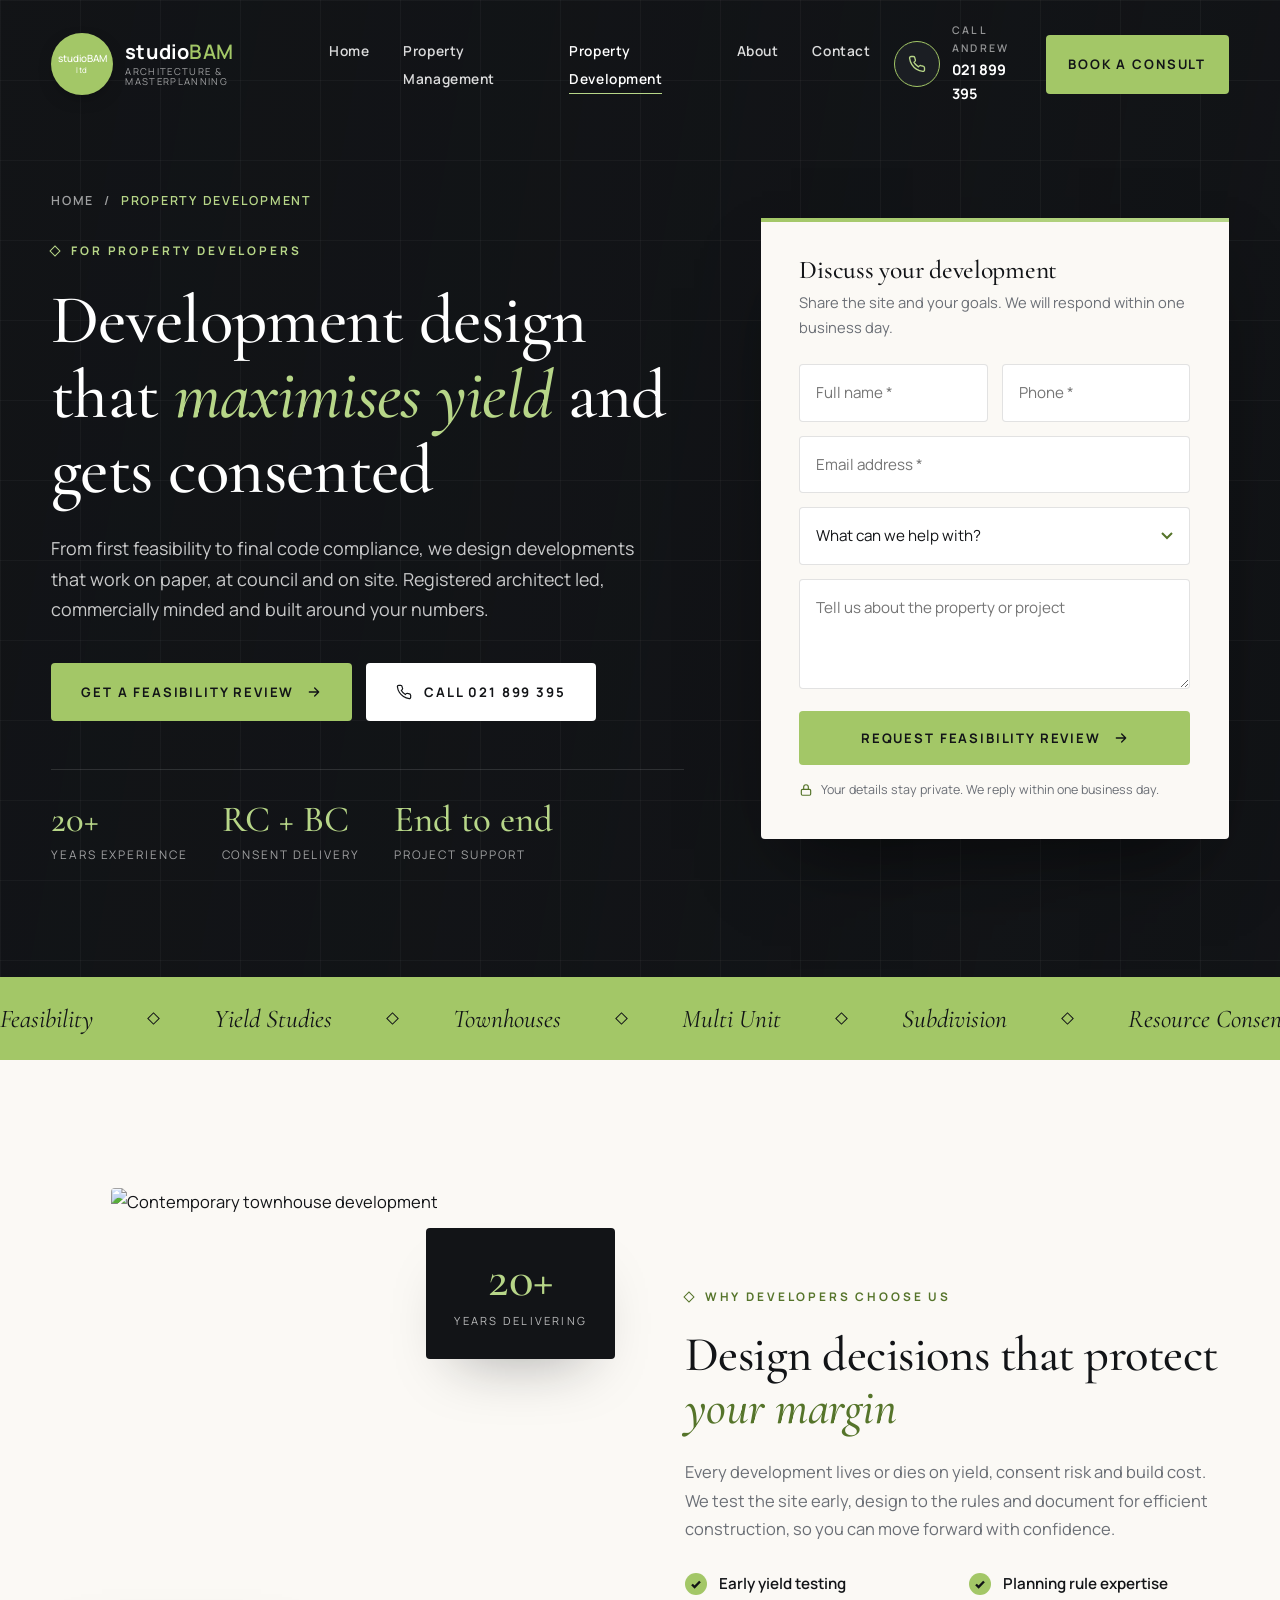
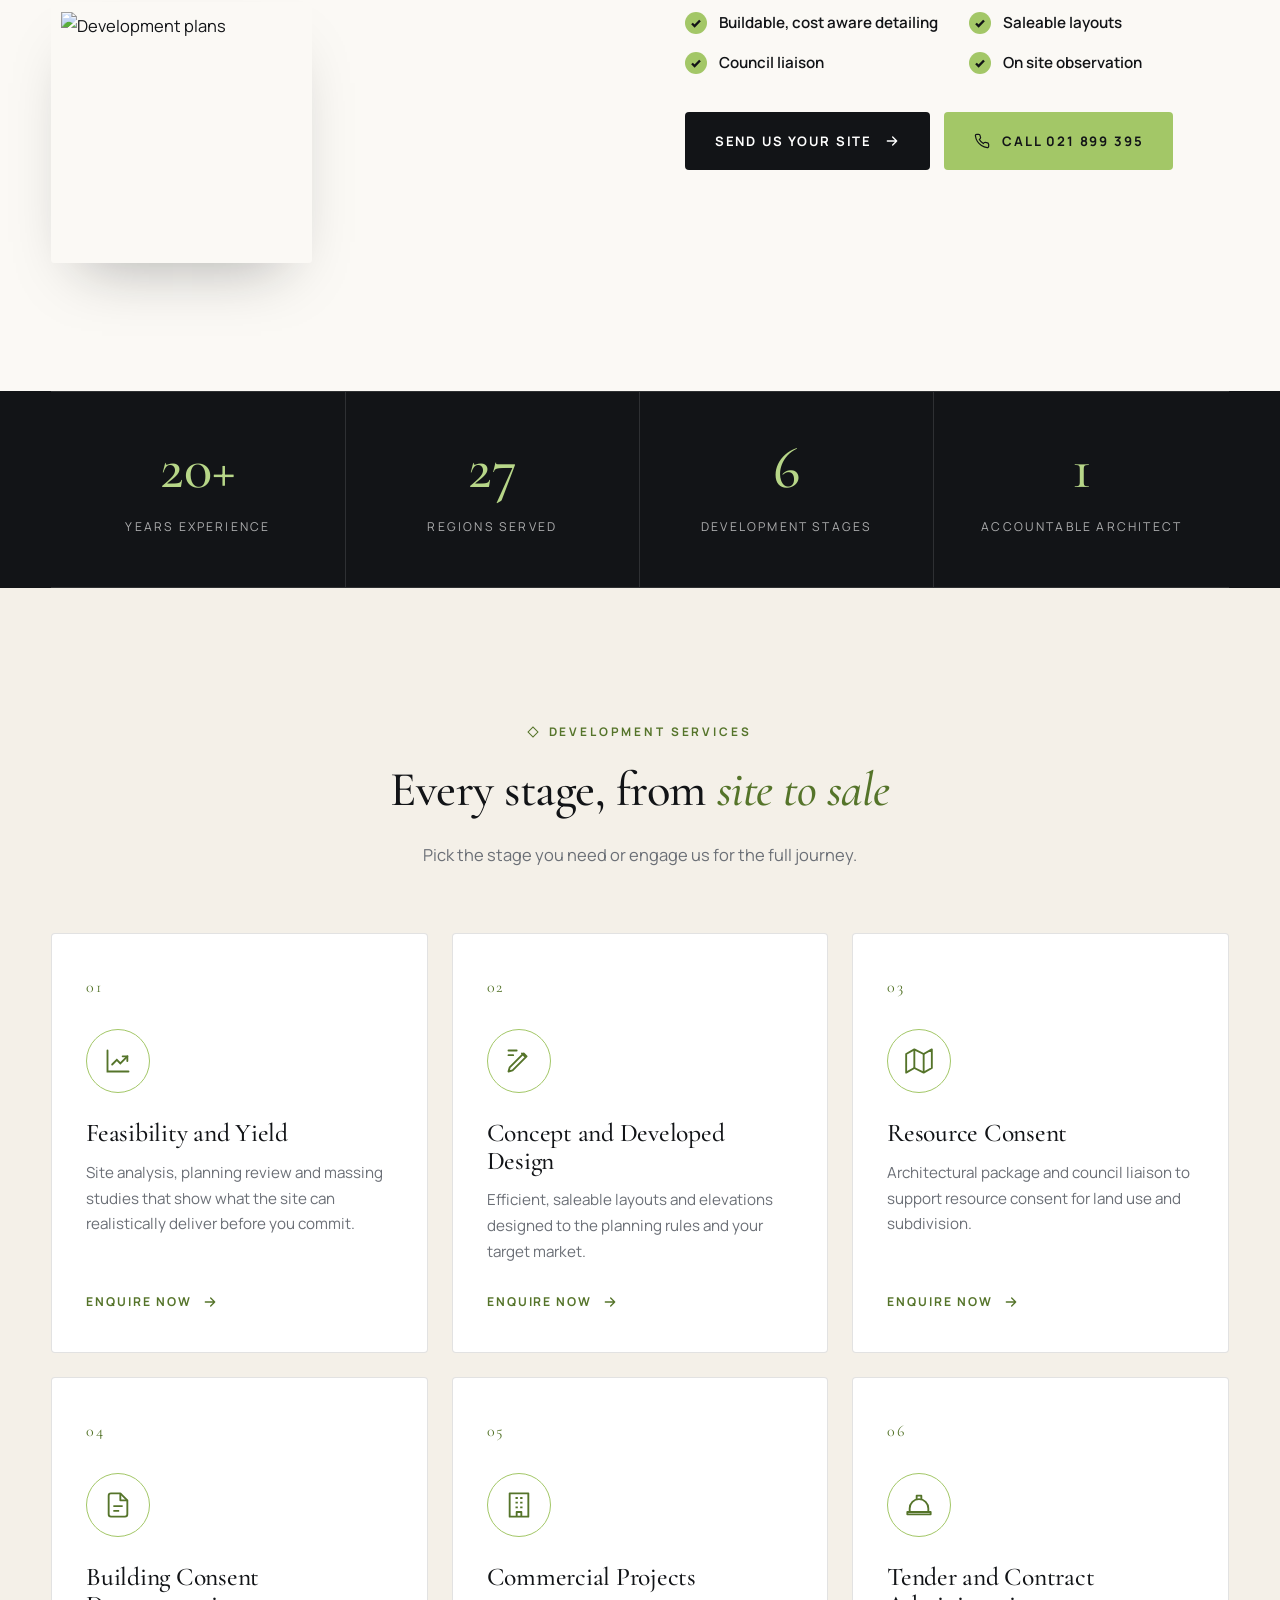
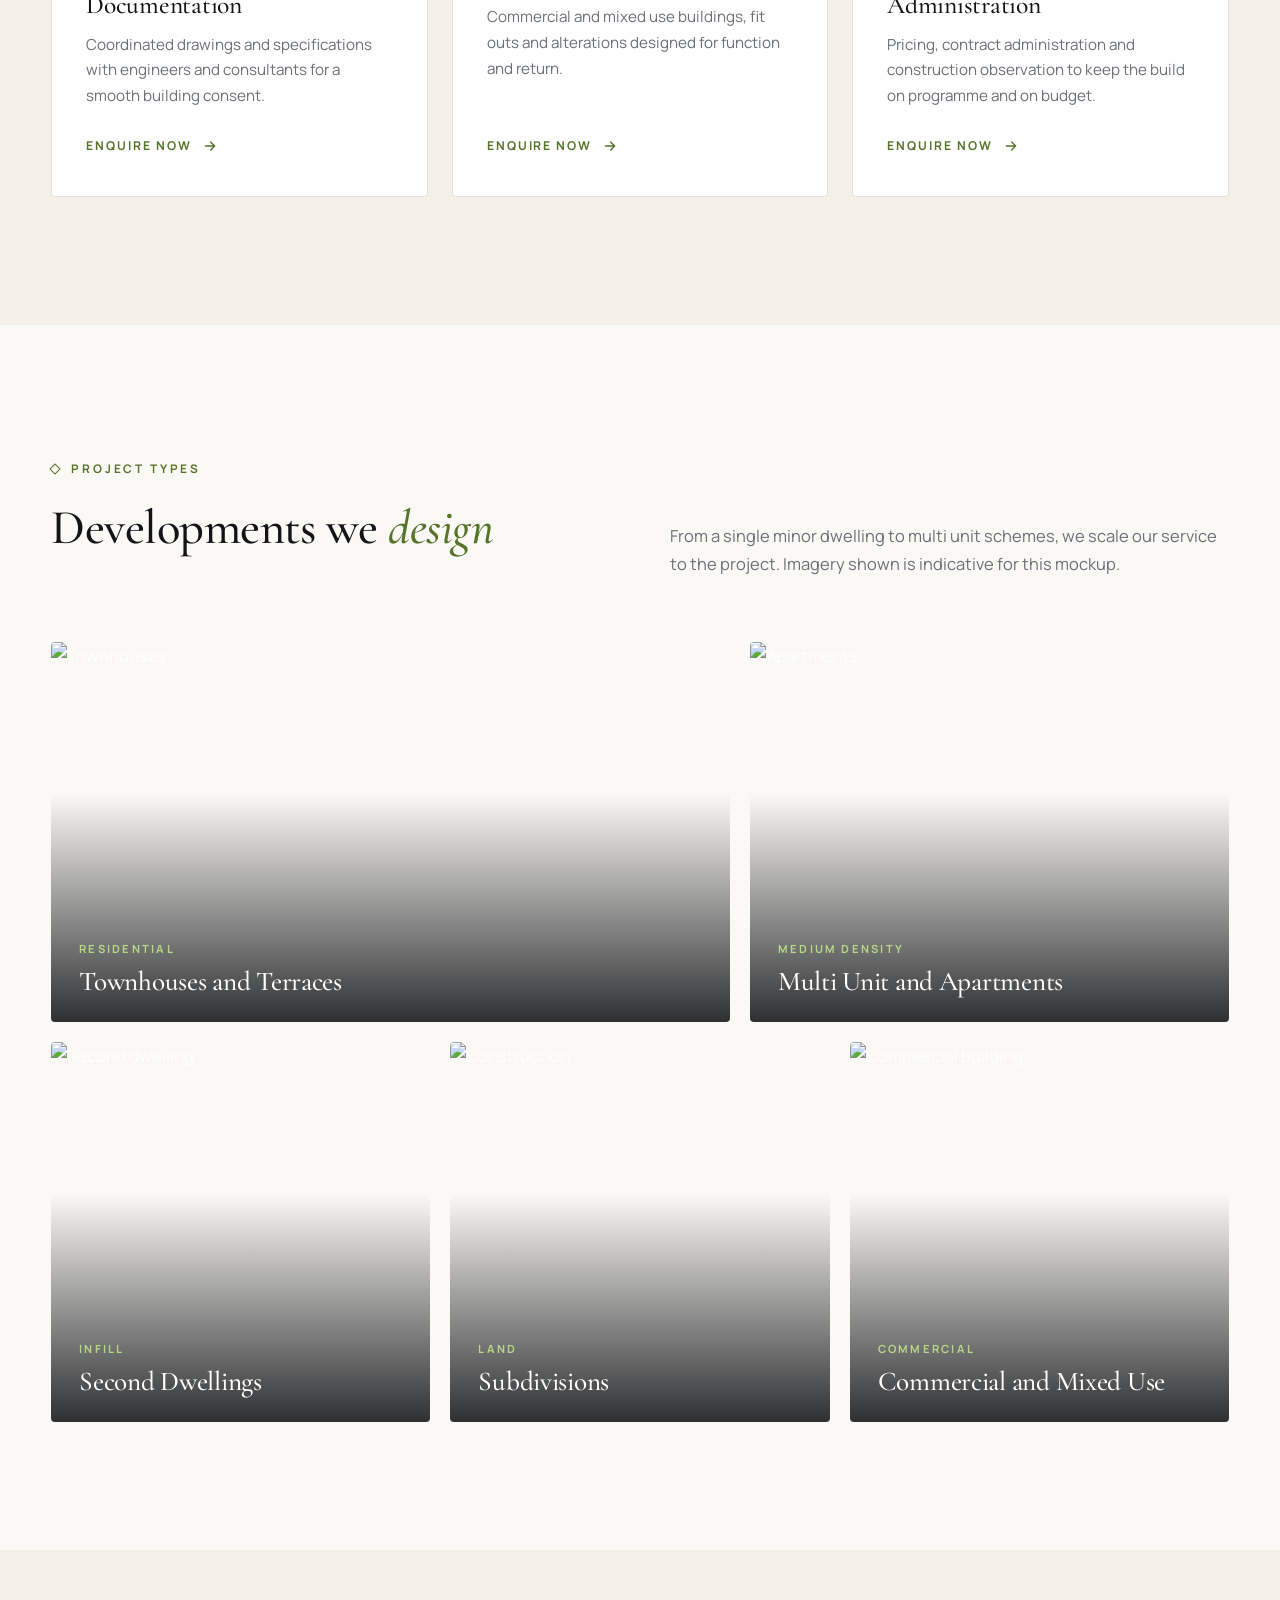
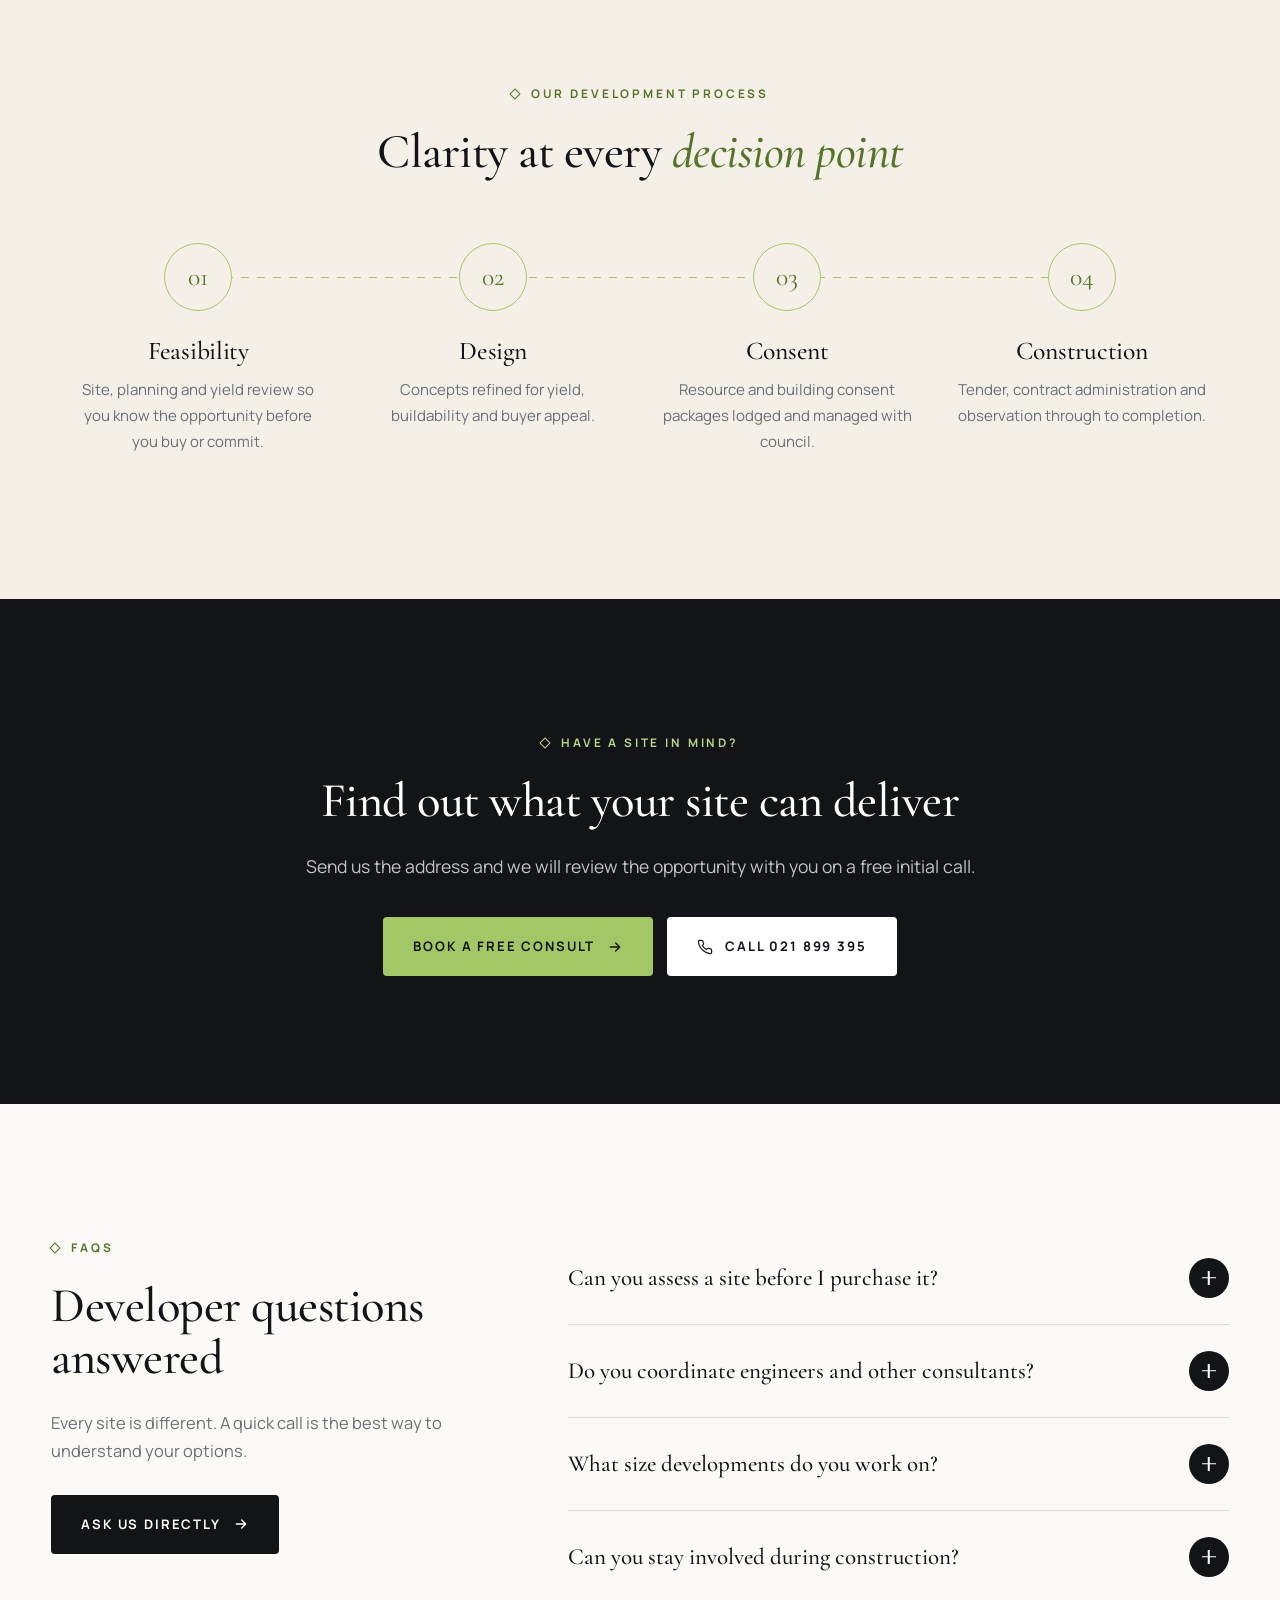
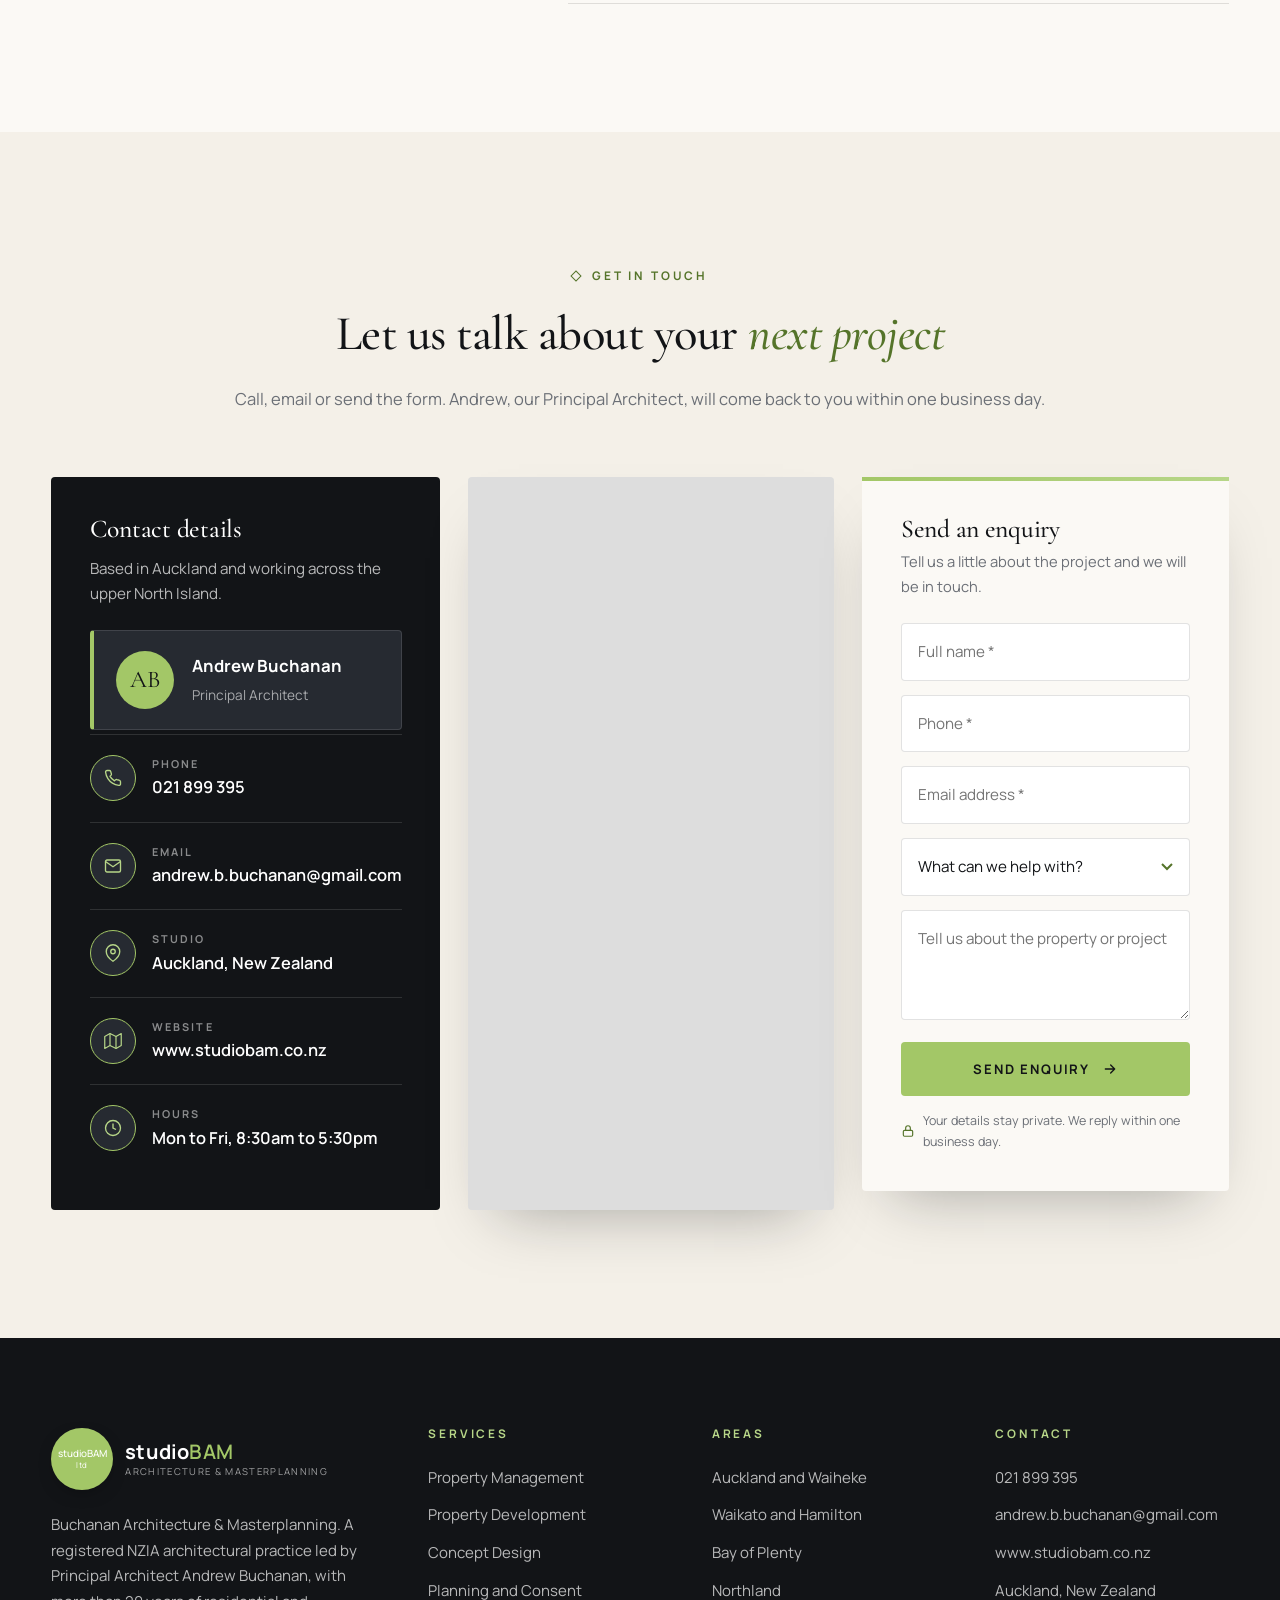
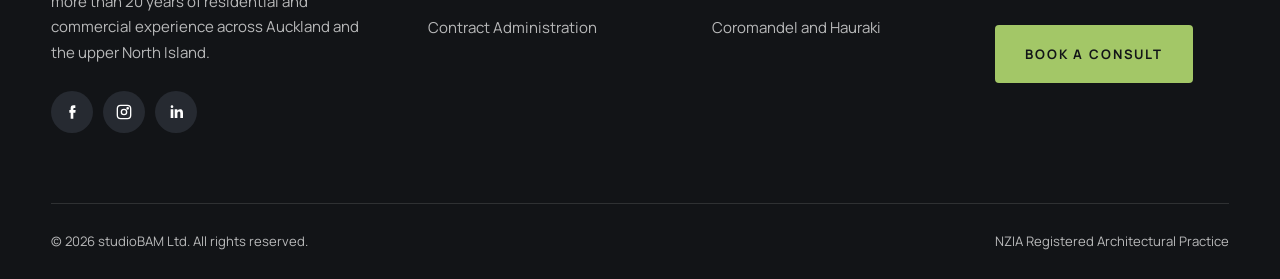
==== commit 04824556: "Apply studioBAM brand green, logo and contact details" ====
--- a/property-development.html
+++ b/property-development.html
@@ -9,21 +9,21 @@
 <link rel="preconnect" href="https://fonts.gstatic.com" crossorigin>
 <link href="https://fonts.googleapis.com/css2?family=Cormorant+Garamond:ital,wght@0,400;0,500;0,600;1,400;1,500&family=Manrope:wght@400;500;600;700&display=swap" rel="stylesheet">
 <link rel="stylesheet" href="styles.css">
-<link rel="icon" href="data:image/svg+xml,%3Csvg xmlns='http://www.w3.org/2000/svg' viewBox='0 0 64 64'%3E%3Crect width='64' height='64' fill='%23121417'/%3E%3Ctext x='32' y='44' font-family='Georgia' font-size='34' fill='%23c9a46a' text-anchor='middle'%3EB%3C/text%3E%3C/svg%3E">
+<link rel="icon" href="data:image/svg+xml,%3Csvg xmlns='http://www.w3.org/2000/svg' viewBox='0 0 64 64'%3E%3Crect width='64' height='64' fill='none'/%3E%3Ccircle cx='32' cy='32' r='30' fill='%23a3c767'/%3E%3Ctext x='32' y='41' font-family='Arial' font-size='24' fill='white' text-anchor='middle'%3EsB%3C/text%3E%3C/svg%3E">
 </head>
 <body>
 <div class="progress"></div>
 <header class="site-header">
   <div class="container nav-wrap">
     <a href="index.html" class="logo" aria-label="studioBAM home">
-      <span class="logo-mark">B</span>
-      <span class="logo-text"><strong>studio<b>BAM</b></strong><span>Registered Architects</span></span>
+      <span class="logo-roundel"><span><b>studioBAM</b><small>ltd</small></span></span>
+      <span class="logo-text"><strong>studio<b>BAM</b></strong><span>Architecture &amp; Masterplanning</span></span>
     </a>
     <nav class="main-nav" aria-label="Main"><ul><li><a href="index.html">Home</a></li><li><a href="property-management.html">Property Management</a></li><li><a href="property-development.html" class="active">Property Development</a></li><li><a href="index.html#about">About</a></li><li><a href="#contact">Contact</a></li></ul></nav>
     <div class="nav-actions">
-      <a href="tel:+6490000000" class="phone-link" aria-label="Call studioBAM">
+      <a href="tel:+6421899395" class="phone-link" aria-label="Call studioBAM">
         <span class="phone-circle"><svg viewBox="0 0 24 24" fill="none" stroke="currentColor" stroke-width="1.8" stroke-linecap="round" stroke-linejoin="round"><path d="M22 16.9v3a2 2 0 0 1-2.2 2 19.8 19.8 0 0 1-8.6-3.1 19.5 19.5 0 0 1-6-6A19.8 19.8 0 0 1 2.1 4.2 2 2 0 0 1 4.1 2h3a2 2 0 0 1 2 1.7c.1.9.4 1.8.7 2.7a2 2 0 0 1-.5 2.1L8 9.8a16 16 0 0 0 6 6l1.3-1.3a2 2 0 0 1 2.1-.4c.9.3 1.8.6 2.7.7a2 2 0 0 1 1.7 2z"/></svg></span>
-        <span class="phone-text"><small>Call the studio</small>09 000 0000</span>
+        <span class="phone-text"><small>Call Andrew</small>021 899 395</span>
       </a>
       <a href="#contact" class="btn btn-brass">Book a Consult</a>
       <button class="hamburger" aria-label="Open menu" aria-expanded="false"><span></span><span></span><span></span></button>
@@ -38,7 +38,7 @@
       <span class="eyebrow">For property developers</span>
       <h1>Development design that <em>maximises yield</em> and gets consented</h1>
       <p class="hero-lead">From first feasibility to final code compliance, we design developments that work on paper, at council and on site. Registered architect led, commercially minded and built around your numbers.</p>
-      <div class="hero-ctas"><a href="#contact" class="btn btn-brass">Get a Feasibility Review <svg viewBox="0 0 24 24" fill="none" stroke="currentColor" stroke-width="2" stroke-linecap="round" stroke-linejoin="round"><path d="M5 12h14M13 6l6 6-6 6"/></svg></a><a href="tel:+6490000000" class="btn btn-light"><svg viewBox="0 0 24 24" fill="none" stroke="currentColor" stroke-width="1.8" stroke-linecap="round" stroke-linejoin="round"><path d="M22 16.9v3a2 2 0 0 1-2.2 2 19.8 19.8 0 0 1-8.6-3.1 19.5 19.5 0 0 1-6-6A19.8 19.8 0 0 1 2.1 4.2 2 2 0 0 1 4.1 2h3a2 2 0 0 1 2 1.7c.1.9.4 1.8.7 2.7a2 2 0 0 1-.5 2.1L8 9.8a16 16 0 0 0 6 6l1.3-1.3a2 2 0 0 1 2.1-.4c.9.3 1.8.6 2.7.7a2 2 0 0 1 1.7 2z"/></svg> Call 09 000 0000</a></div>
+      <div class="hero-ctas"><a href="#contact" class="btn btn-brass">Get a Feasibility Review <svg viewBox="0 0 24 24" fill="none" stroke="currentColor" stroke-width="2" stroke-linecap="round" stroke-linejoin="round"><path d="M5 12h14M13 6l6 6-6 6"/></svg></a><a href="tel:+6421899395" class="btn btn-light"><svg viewBox="0 0 24 24" fill="none" stroke="currentColor" stroke-width="1.8" stroke-linecap="round" stroke-linejoin="round"><path d="M22 16.9v3a2 2 0 0 1-2.2 2 19.8 19.8 0 0 1-8.6-3.1 19.5 19.5 0 0 1-6-6A19.8 19.8 0 0 1 2.1 4.2 2 2 0 0 1 4.1 2h3a2 2 0 0 1 2 1.7c.1.9.4 1.8.7 2.7a2 2 0 0 1-.5 2.1L8 9.8a16 16 0 0 0 6 6l1.3-1.3a2 2 0 0 1 2.1-.4c.9.3 1.8.6 2.7.7a2 2 0 0 1 1.7 2z"/></svg> Call 021 899 395</a></div>
       <div class="hero-trust"><div><strong>20+</strong><span>Years experience</span></div><div><strong>RC + BC</strong><span>Consent delivery</span></div><div><strong>End to end</strong><span>Project support</span></div></div>
     </div>
     <div class="hero-form"><div class="form-card">
@@ -74,7 +74,7 @@
       <ul class="check-list">
         <li>Early yield testing</li><li>Planning rule expertise</li><li>Buildable, cost aware detailing</li><li>Saleable layouts</li><li>Council liaison</li><li>On site observation</li>
       </ul>
-      <div class="hero-ctas" style="margin:0"><a href="#contact" class="btn btn-dark">Send Us Your Site <svg viewBox="0 0 24 24" fill="none" stroke="currentColor" stroke-width="2" stroke-linecap="round" stroke-linejoin="round"><path d="M5 12h14M13 6l6 6-6 6"/></svg></a><a href="tel:+6490000000" class="btn btn-brass"><svg viewBox="0 0 24 24" fill="none" stroke="currentColor" stroke-width="1.8" stroke-linecap="round" stroke-linejoin="round"><path d="M22 16.9v3a2 2 0 0 1-2.2 2 19.8 19.8 0 0 1-8.6-3.1 19.5 19.5 0 0 1-6-6A19.8 19.8 0 0 1 2.1 4.2 2 2 0 0 1 4.1 2h3a2 2 0 0 1 2 1.7c.1.9.4 1.8.7 2.7a2 2 0 0 1-.5 2.1L8 9.8a16 16 0 0 0 6 6l1.3-1.3a2 2 0 0 1 2.1-.4c.9.3 1.8.6 2.7.7a2 2 0 0 1 1.7 2z"/></svg> Call 09 000 0000</a></div>
+      <div class="hero-ctas" style="margin:0"><a href="#contact" class="btn btn-dark">Send Us Your Site <svg viewBox="0 0 24 24" fill="none" stroke="currentColor" stroke-width="2" stroke-linecap="round" stroke-linejoin="round"><path d="M5 12h14M13 6l6 6-6 6"/></svg></a><a href="tel:+6421899395" class="btn btn-brass"><svg viewBox="0 0 24 24" fill="none" stroke="currentColor" stroke-width="1.8" stroke-linecap="round" stroke-linejoin="round"><path d="M22 16.9v3a2 2 0 0 1-2.2 2 19.8 19.8 0 0 1-8.6-3.1 19.5 19.5 0 0 1-6-6A19.8 19.8 0 0 1 2.1 4.2 2 2 0 0 1 4.1 2h3a2 2 0 0 1 2 1.7c.1.9.4 1.8.7 2.7a2 2 0 0 1-.5 2.1L8 9.8a16 16 0 0 0 6 6l1.3-1.3a2 2 0 0 1 2.1-.4c.9.3 1.8.6 2.7.7a2 2 0 0 1 1.7 2z"/></svg> Call 021 899 395</a></div>
     </div>
   </div>
 </section>
@@ -170,7 +170,7 @@
     <span class="eyebrow">Have a site in mind?</span>
     <h2>Find out what your site can deliver</h2>
     <p>Send us the address and we will review the opportunity with you on a free initial call.</p>
-    <div class="hero-ctas"><a href="#contact" class="btn btn-brass">Book a Free Consult <svg viewBox="0 0 24 24" fill="none" stroke="currentColor" stroke-width="2" stroke-linecap="round" stroke-linejoin="round"><path d="M5 12h14M13 6l6 6-6 6"/></svg></a><a href="tel:+6490000000" class="btn btn-light"><svg viewBox="0 0 24 24" fill="none" stroke="currentColor" stroke-width="1.8" stroke-linecap="round" stroke-linejoin="round"><path d="M22 16.9v3a2 2 0 0 1-2.2 2 19.8 19.8 0 0 1-8.6-3.1 19.5 19.5 0 0 1-6-6A19.8 19.8 0 0 1 2.1 4.2 2 2 0 0 1 4.1 2h3a2 2 0 0 1 2 1.7c.1.9.4 1.8.7 2.7a2 2 0 0 1-.5 2.1L8 9.8a16 16 0 0 0 6 6l1.3-1.3a2 2 0 0 1 2.1-.4c.9.3 1.8.6 2.7.7a2 2 0 0 1 1.7 2z"/></svg> Call 09 000 0000</a></div>
+    <div class="hero-ctas"><a href="#contact" class="btn btn-brass">Book a Free Consult <svg viewBox="0 0 24 24" fill="none" stroke="currentColor" stroke-width="2" stroke-linecap="round" stroke-linejoin="round"><path d="M5 12h14M13 6l6 6-6 6"/></svg></a><a href="tel:+6421899395" class="btn btn-light"><svg viewBox="0 0 24 24" fill="none" stroke="currentColor" stroke-width="1.8" stroke-linecap="round" stroke-linejoin="round"><path d="M22 16.9v3a2 2 0 0 1-2.2 2 19.8 19.8 0 0 1-8.6-3.1 19.5 19.5 0 0 1-6-6A19.8 19.8 0 0 1 2.1 4.2 2 2 0 0 1 4.1 2h3a2 2 0 0 1 2 1.7c.1.9.4 1.8.7 2.7a2 2 0 0 1-.5 2.1L8 9.8a16 16 0 0 0 6 6l1.3-1.3a2 2 0 0 1 2.1-.4c.9.3 1.8.6 2.7.7a2 2 0 0 1 1.7 2z"/></svg> Call 021 899 395</a></div>
   </div>
 </section><section class="section">
   <div class="container faq-grid">
@@ -187,15 +187,17 @@
     <div class="section-head center reveal">
       <span class="eyebrow">Get in touch</span>
       <h2>Let us talk about your <em class="accent">next project</em></h2>
-      <p style="color:var(--muted)">Call, email or send the form. A registered architect will come back to you within one business day.</p>
+      <p style="color:var(--muted)">Call, email or send the form. Andrew, our Principal Architect, will come back to you within one business day.</p>
     </div>
     <div class="contact-grid">
       <div class="contact-info reveal">
         <h3>Contact details</h3>
         <p>Based in Auckland and working across the upper North Island.</p>
-        <div class="info-row"><span class="ic"><svg viewBox="0 0 24 24" fill="none" stroke="currentColor" stroke-width="1.8" stroke-linecap="round" stroke-linejoin="round"><path d="M22 16.9v3a2 2 0 0 1-2.2 2 19.8 19.8 0 0 1-8.6-3.1 19.5 19.5 0 0 1-6-6A19.8 19.8 0 0 1 2.1 4.2 2 2 0 0 1 4.1 2h3a2 2 0 0 1 2 1.7c.1.9.4 1.8.7 2.7a2 2 0 0 1-.5 2.1L8 9.8a16 16 0 0 0 6 6l1.3-1.3a2 2 0 0 1 2.1-.4c.9.3 1.8.6 2.7.7a2 2 0 0 1 1.7 2z"/></svg></span><div><small>Phone</small><a href="tel:+6490000000">09 000 0000</a></div></div>
-        <div class="info-row"><span class="ic"><svg viewBox="0 0 24 24" fill="none" stroke="currentColor" stroke-width="1.8"><rect x="2" y="4" width="20" height="16" rx="2"/><path d="M22 6l-10 7L2 6"/></svg></span><div><small>Email</small><a href="mailto:hello@studiobam.co.nz">hello@studiobam.co.nz</a></div></div>
+        <div class="principal"><span class="avatar">AB</span><div><strong>Andrew Buchanan</strong><span>Principal Architect</span></div></div>
+        <div class="info-row"><span class="ic"><svg viewBox="0 0 24 24" fill="none" stroke="currentColor" stroke-width="1.8" stroke-linecap="round" stroke-linejoin="round"><path d="M22 16.9v3a2 2 0 0 1-2.2 2 19.8 19.8 0 0 1-8.6-3.1 19.5 19.5 0 0 1-6-6A19.8 19.8 0 0 1 2.1 4.2 2 2 0 0 1 4.1 2h3a2 2 0 0 1 2 1.7c.1.9.4 1.8.7 2.7a2 2 0 0 1-.5 2.1L8 9.8a16 16 0 0 0 6 6l1.3-1.3a2 2 0 0 1 2.1-.4c.9.3 1.8.6 2.7.7a2 2 0 0 1 1.7 2z"/></svg></span><div><small>Phone</small><a href="tel:+6421899395">021 899 395</a></div></div>
+        <div class="info-row"><span class="ic"><svg viewBox="0 0 24 24" fill="none" stroke="currentColor" stroke-width="1.8"><rect x="2" y="4" width="20" height="16" rx="2"/><path d="M22 6l-10 7L2 6"/></svg></span><div><small>Email</small><a href="mailto:andrew.b.buchanan@gmail.com">andrew.b.buchanan@gmail.com</a></div></div>
         <div class="info-row"><span class="ic"><svg viewBox="0 0 24 24" fill="none" stroke="currentColor" stroke-width="1.8"><path d="M21 10c0 7-9 13-9 13S3 17 3 10a9 9 0 0 1 18 0z"/><circle cx="12" cy="10" r="3"/></svg></span><div><small>Studio</small><span>Auckland, New Zealand</span></div></div>
+        <div class="info-row"><span class="ic"><svg viewBox="0 0 24 24" fill="none" stroke="currentColor" stroke-width="1.6" stroke-linejoin="round"><path d="M1 6v16l7-4 8 4 7-4V2l-7 4-8-4z"/><path d="M8 2v16M16 6v16"/></svg></span><div><small>Website</small><a href="https://www.studiobam.co.nz" target="_blank" rel="noopener">www.studiobam.co.nz</a></div></div>
         <div class="info-row"><span class="ic"><svg viewBox="0 0 24 24" fill="none" stroke="currentColor" stroke-width="1.8"><circle cx="12" cy="12" r="10"/><path d="M12 6v6l4 2"/></svg></span><div><small>Hours</small><span>Mon to Fri, 8:30am to 5:30pm</span></div></div>
       </div>
       <div class="map-wrap reveal d1"><iframe title="studioBAM location map" loading="lazy" referrerpolicy="no-referrer-when-downgrade" src="https://maps.google.com/maps?q=Auckland%20New%20Zealand&t=&z=11&ie=UTF8&iwloc=&output=embed"></iframe></div>
@@ -222,8 +224,8 @@
   <div class="container">
     <div class="footer-grid">
       <div class="footer-brand">
-        <a href="index.html" class="logo"><span class="logo-mark">B</span><span class="logo-text"><strong>studio<b>BAM</b></strong><span>Registered Architects</span></span></a>
-        <p>A registered NZIA architectural practice with more than 20 years of residential and commercial experience across Auckland and the upper North Island.</p>
+        <a href="index.html" class="logo"><span class="logo-roundel"><span><b>studioBAM</b><small>ltd</small></span></span><span class="logo-text"><strong>studio<b>BAM</b></strong><span>Architecture &amp; Masterplanning</span></span></a>
+        <p>Buchanan Architecture &amp; Masterplanning. A registered NZIA architectural practice led by Principal Architect Andrew Buchanan, with more than 20 years of residential and commercial experience across Auckland and the upper North Island.</p>
         <div class="socials"><a href="#" aria-label="Facebook"><svg viewBox="0 0 24 24" fill="currentColor"><path d="M14 9V7c0-.8.5-1 1-1h2V2h-3c-3 0-4 2-4 4.5V9H8v4h2v9h4v-9h3l.5-4z"/></svg></a><a href="#" aria-label="Instagram"><svg viewBox="0 0 24 24" fill="none" stroke="currentColor" stroke-width="2"><rect x="2" y="2" width="20" height="20" rx="5"/><circle cx="12" cy="12" r="4"/><circle cx="17.5" cy="6.5" r="1" fill="currentColor"/></svg></a><a href="#" aria-label="LinkedIn"><svg viewBox="0 0 24 24" fill="currentColor"><path d="M4 8h4v13H4zM6 2a2 2 0 1 1 0 4 2 2 0 0 1 0-4zM10 8h4v2c.6-1 2-2.3 4-2.3 4 0 4.5 2.6 4.5 6V21h-4v-6.3c0-1.5 0-3.4-2-3.4s-2.4 1.6-2.4 3.3V21h-4z"/></svg></a></div>
       </div>
       <div><h4>Services</h4><ul>
@@ -237,8 +239,9 @@
         <li>Auckland and Waiheke</li><li>Waikato and Hamilton</li><li>Bay of Plenty</li><li>Northland</li><li>Coromandel and Hauraki</li>
       </ul></div>
       <div><h4>Contact</h4><ul>
-        <li><a href="tel:+6490000000">09 000 0000</a></li>
-        <li><a href="mailto:hello@studiobam.co.nz">hello@studiobam.co.nz</a></li>
+        <li><a href="tel:+6421899395">021 899 395</a></li>
+        <li><a href="mailto:andrew.b.buchanan@gmail.com">andrew.b.buchanan@gmail.com</a></li>
+        <li><a href="https://www.studiobam.co.nz" target="_blank" rel="noopener">www.studiobam.co.nz</a></li>
         <li>Auckland, New Zealand</li>
         <li><a href="#contact" class="btn btn-brass" style="margin-top:10px">Book a Consult</a></li>
       </ul></div>
@@ -246,7 +249,7 @@
     <div class="footer-bottom"><span>&copy; <span id="year">2026</span> studioBAM Ltd. All rights reserved.</span><span>NZIA Registered Architectural Practice</span></div>
   </div>
 </footer>
-<a href="tel:+6490000000" class="float-call" aria-label="Call now"><i><svg viewBox="0 0 24 24" fill="none" stroke="currentColor" stroke-width="1.8" stroke-linecap="round" stroke-linejoin="round"><path d="M22 16.9v3a2 2 0 0 1-2.2 2 19.8 19.8 0 0 1-8.6-3.1 19.5 19.5 0 0 1-6-6A19.8 19.8 0 0 1 2.1 4.2 2 2 0 0 1 4.1 2h3a2 2 0 0 1 2 1.7c.1.9.4 1.8.7 2.7a2 2 0 0 1-.5 2.1L8 9.8a16 16 0 0 0 6 6l1.3-1.3a2 2 0 0 1 2.1-.4c.9.3 1.8.6 2.7.7a2 2 0 0 1 1.7 2z"/></svg></i>Call Now</a>
+<a href="tel:+6421899395" class="float-call" aria-label="Call now"><i><svg viewBox="0 0 24 24" fill="none" stroke="currentColor" stroke-width="1.8" stroke-linecap="round" stroke-linejoin="round"><path d="M22 16.9v3a2 2 0 0 1-2.2 2 19.8 19.8 0 0 1-8.6-3.1 19.5 19.5 0 0 1-6-6A19.8 19.8 0 0 1 2.1 4.2 2 2 0 0 1 4.1 2h3a2 2 0 0 1 2 1.7c.1.9.4 1.8.7 2.7a2 2 0 0 1-.5 2.1L8 9.8a16 16 0 0 0 6 6l1.3-1.3a2 2 0 0 1 2.1-.4c.9.3 1.8.6 2.7.7a2 2 0 0 1 1.7 2z"/></svg></i>Call Now</a>
 <button class="to-top" aria-label="Back to top"><svg viewBox="0 0 24 24" fill="none" stroke="currentColor" stroke-width="2"><path d="M12 19V5M6 11l6-6 6 6"/></svg></button>
 <script src="main.js"></script>
 </body>
--- a/styles.css
+++ b/styles.css
@@ -5,9 +5,9 @@
   --stone:#f4f0e8;
   --stone-2:#ebe4d7;
   --paper:#fbf9f5;
-  --brass:#b08a52;
-  --brass-2:#c9a46a;
-  --brass-dark:#8a6a3b;
+  --brass:#a3c767;
+  --brass-2:#b7d688;
+  --brass-dark:#55742a;
   --muted:#6b6f76;
   --line:rgba(18,20,23,.12);
   --line-light:rgba(255,255,255,.12);
@@ -27,12 +27,12 @@
 h2{font-size:clamp(2.1rem,3.8vw,3.5rem)}
 h3{font-size:clamp(1.45rem,2vw,1.85rem)}
 p{margin:0 0 1.1em}
-em.accent{font-style:italic;color:var(--brass)}
+em.accent{font-style:italic;color:var(--brass-dark)}
 .container{width:100%;max-width:1440px;margin:0 auto;padding:0 clamp(20px,4vw,56px)}
 @media (min-width:1920px){.container{max-width:1880px}body{font-size:17.5px}}
 
 /* Eyebrow */
-.eyebrow{display:inline-flex;align-items:center;gap:12px;font-family:var(--sans);font-size:.74rem;font-weight:700;letter-spacing:.24em;text-transform:uppercase;color:var(--brass);margin-bottom:22px}
+.eyebrow{display:inline-flex;align-items:center;gap:12px;font-family:var(--sans);font-size:.74rem;font-weight:700;letter-spacing:.24em;text-transform:uppercase;color:var(--brass-dark);margin-bottom:22px}
 .eyebrow::before{content:"";width:8px;height:8px;border:1.5px solid currentColor;transform:rotate(45deg);flex:none}
 .center{text-align:center}
 .center .eyebrow{justify-content:center}
@@ -45,13 +45,15 @@
 .btn:hover{transform:translateY(-2px);box-shadow:0 18px 30px -16px rgba(0,0,0,.45)}
 .btn svg{width:16px;height:16px;transition:transform .4s var(--ease)}
 .btn:hover svg{transform:translateX(4px)}
-.btn-brass{background:var(--brass);color:#fff}
+.btn-brass{background:var(--brass);color:var(--ink)}
+.btn-brass:hover{color:#fff}
 .btn-brass::after{background:var(--ink)}
 .btn-light{background:#fff;color:var(--ink)}
 .btn-light::after{background:var(--brass)}
-.btn-light:hover{color:#fff}
+.btn-light:hover{color:var(--ink)}
 .btn-dark{background:var(--ink);color:#fff}
 .btn-dark::after{background:var(--brass)}
+.btn-dark:hover{color:var(--ink)}
 .btn-block{width:100%}
 
 /* Header */
@@ -60,7 +62,7 @@
 .nav-wrap{display:flex;align-items:center;justify-content:space-between;gap:24px}
 .logo{display:flex;align-items:center;gap:12px;color:#fff}
 .logo-mark{width:44px;height:44px;border:1.5px solid var(--brass);display:grid;place-items:center;font-family:var(--serif);font-size:1.35rem;font-weight:600;color:var(--brass-2);position:relative}
-.logo-mark::after{content:"";position:absolute;inset:4px;border:1px solid rgba(201,164,106,.35)}
+.logo-mark::after{content:"";position:absolute;inset:4px;border:1px solid rgba(163,199,103,.35)}
 .logo-text{display:flex;flex-direction:column;line-height:1}
 .logo-text strong{font-family:var(--serif);font-size:1.6rem;font-weight:600;letter-spacing:.01em}
 .logo-text strong b{color:var(--brass-2);font-weight:600}
@@ -73,11 +75,11 @@
 .nav-actions{display:flex;align-items:center;gap:14px}
 .phone-link{display:flex;align-items:center;gap:12px;color:#fff;font-weight:700;font-size:.9rem}
 .phone-circle{width:46px;height:46px;border-radius:50%;background:var(--ink-2);border:1.5px solid var(--brass);display:grid;place-items:center;color:var(--brass-2);flex:none;transition:background .3s,color .3s}
-.phone-link:hover .phone-circle{background:var(--brass);color:#fff}
+.phone-link:hover .phone-circle{background:var(--brass);color:var(--ink)}
 .phone-circle svg{width:18px;height:18px}
 .phone-link small{display:block;font-size:.66rem;letter-spacing:.2em;text-transform:uppercase;color:rgba(255,255,255,.55);font-weight:600}
 .hamburger{display:none;width:46px;height:46px;border-radius:var(--radius);background:var(--brass);border:0;cursor:pointer;position:relative}
-.hamburger span{position:absolute;left:13px;right:13px;height:2px;background:#fff;transition:transform .35s var(--ease),opacity .25s}
+.hamburger span{position:absolute;left:13px;right:13px;height:2px;background:var(--ink);transition:transform .35s var(--ease),opacity .25s}
 .hamburger span:nth-child(1){top:16px}.hamburger span:nth-child(2){top:22px}.hamburger span:nth-child(3){top:28px}
 .nav-open .hamburger span:nth-child(1){transform:translateY(6px) rotate(45deg)}
 .nav-open .hamburger span:nth-child(2){opacity:0}
@@ -120,14 +122,14 @@
 .form-grid .full{grid-column:1/-1}
 .field{position:relative}
 .field input,.field select,.field textarea{width:100%;font:inherit;font-size:.95rem;padding:15px 16px;border:1px solid var(--line);background:#fff;border-radius:var(--radius);color:var(--ink);transition:border-color .3s,box-shadow .3s;appearance:none}
-.field select{background-image:url("data:image/svg+xml,%3Csvg xmlns='http://www.w3.org/2000/svg' width='12' height='8' fill='none' stroke='%23b08a52' stroke-width='2'%3E%3Cpath d='M1 1l5 5 5-5'/%3E%3C/svg%3E");background-repeat:no-repeat;background-position:right 16px center;padding-right:40px}
+.field select{background-image:url("data:image/svg+xml,%3Csvg xmlns='http://www.w3.org/2000/svg' width='12' height='8' fill='none' stroke='%2355742a' stroke-width='2'%3E%3Cpath d='M1 1l5 5 5-5'/%3E%3C/svg%3E");background-repeat:no-repeat;background-position:right 16px center;padding-right:40px}
 .field textarea{min-height:110px;resize:vertical}
-.field input:focus,.field select:focus,.field textarea:focus{outline:0;border-color:var(--brass);box-shadow:0 0 0 4px rgba(176,138,82,.15)}
+.field input:focus,.field select:focus,.field textarea:focus{outline:0;border-color:var(--brass);box-shadow:0 0 0 4px rgba(163,199,103,.25)}
 .form-note{font-size:.78rem;color:var(--muted);margin:14px 0 0;display:flex;align-items:center;gap:8px}
-.form-note svg{width:14px;height:14px;color:var(--brass);flex:none}
+.form-note svg{width:14px;height:14px;color:var(--brass-dark);flex:none}
 .form-success{display:none;text-align:center;padding:30px 0}
 .form-success.show{display:block}
-.form-success svg{width:56px;height:56px;color:var(--brass);margin:0 auto 16px}
+.form-success svg{width:56px;height:56px;color:var(--brass-dark);margin:0 auto 16px}
 
 /* Sections */
 section{position:relative}
@@ -141,10 +143,10 @@
 .section-dark .section-head.split p{color:rgba(255,255,255,.7)}
 
 /* Marquee */
-.marquee{background:var(--brass);color:#fff;overflow:hidden;padding:20px 0;white-space:nowrap}
+.marquee{background:var(--brass);color:var(--ink);overflow:hidden;padding:20px 0;white-space:nowrap}
 .marquee-track{display:inline-flex;gap:56px;animation:marq 38s linear infinite;font-family:var(--serif);font-size:1.6rem;font-style:italic}
 .marquee-track span{display:inline-flex;align-items:center;gap:56px}
-.marquee-track span::after{content:"";width:9px;height:9px;border:1.5px solid #fff;transform:rotate(45deg)}
+.marquee-track span::after{content:"";width:9px;height:9px;border:1.5px solid var(--ink);transform:rotate(45deg)}
 @keyframes marq{to{transform:translateX(-50%)}}
 
 /* Intro / about */
@@ -160,7 +162,7 @@
 .img-stack .badge span{font-size:.7rem;letter-spacing:.2em;text-transform:uppercase;color:rgba(255,255,255,.7)}
 .check-list{list-style:none;padding:0;margin:28px 0 36px;display:grid;grid-template-columns:1fr 1fr;gap:14px 24px}
 .check-list li{display:flex;gap:12px;align-items:flex-start;font-weight:600;font-size:.95rem}
-.check-list li::before{content:"";flex:none;width:22px;height:22px;margin-top:2px;border-radius:50%;background:var(--brass) url("data:image/svg+xml,%3Csvg xmlns='http://www.w3.org/2000/svg' width='12' height='12' fill='none' stroke='white' stroke-width='2.4'%3E%3Cpath d='M2 6.5l2.6 2.5L10 3.5'/%3E%3C/svg%3E") center no-repeat}
+.check-list li::before{content:"";flex:none;width:22px;height:22px;margin-top:2px;border-radius:50%;background:var(--brass) url("data:image/svg+xml,%3Csvg xmlns='http://www.w3.org/2000/svg' width='12' height='12' fill='none' stroke='%23121417' stroke-width='2.4'%3E%3Cpath d='M2 6.5l2.6 2.5L10 3.5'/%3E%3C/svg%3E") center no-repeat}
 .section-dark .check-list li{color:#fff}
 
 /* Service cards (fully clickable) */
@@ -171,13 +173,13 @@
 a.card::before{content:"";position:absolute;inset:0;background:var(--ink);z-index:-1;transform:translateY(101%);transition:transform .6s var(--ease)}
 a.card:hover{transform:translateY(-8px);box-shadow:var(--shadow);color:#fff;border-color:var(--ink)}
 a.card:hover::before{transform:none}
-a.card .num{font-family:var(--serif);font-size:1rem;color:var(--brass);letter-spacing:.1em;margin-bottom:28px}
-a.card .icon{width:64px;height:64px;border-radius:50%;border:1.5px solid var(--brass);display:grid;place-items:center;color:var(--brass);margin-bottom:26px;transition:background .5s,color .5s}
+a.card .num{font-family:var(--serif);font-size:1rem;color:var(--brass-dark);letter-spacing:.1em;margin-bottom:28px}
+a.card .icon{width:64px;height:64px;border-radius:50%;border:1.5px solid var(--brass);display:grid;place-items:center;color:var(--brass-dark);margin-bottom:26px;transition:background .5s,color .5s}
 a.card .icon svg{width:28px;height:28px}
-a.card:hover .icon{background:var(--brass);color:#fff}
+a.card:hover .icon{background:var(--brass);color:var(--ink)}
 a.card p{color:var(--muted);font-size:.95rem;transition:color .5s;flex:1}
 a.card:hover p{color:rgba(255,255,255,.7)}
-a.card .more{display:inline-flex;align-items:center;gap:10px;font-size:.76rem;font-weight:700;letter-spacing:.16em;text-transform:uppercase;color:var(--brass);margin-top:10px}
+a.card .more{display:inline-flex;align-items:center;gap:10px;font-size:.76rem;font-weight:700;letter-spacing:.16em;text-transform:uppercase;color:var(--brass-dark);margin-top:10px}
 a.card .more svg{width:16px;transition:transform .4s var(--ease)}
 a.card:hover .more{color:var(--brass-2)}
 a.card:hover .more svg{transform:translateX(6px)}
@@ -188,11 +190,11 @@
 a.feature::before{content:"";position:absolute;inset:0;z-index:-1;background:linear-gradient(180deg,rgba(18,20,23,.1) 0%,rgba(18,20,23,.92) 85%);transition:background .6s}
 a.feature:hover img{transform:scale(1.07)}
 a.feature .feature-body{position:absolute;left:0;right:0;bottom:0;padding:clamp(28px,3.5vw,50px)}
-a.feature .tag{display:inline-block;background:var(--brass);color:#fff;font-size:.7rem;font-weight:700;letter-spacing:.2em;text-transform:uppercase;padding:8px 14px;border-radius:2px;margin-bottom:20px}
+a.feature .tag{display:inline-block;background:var(--brass);color:var(--ink);font-size:.7rem;font-weight:700;letter-spacing:.2em;text-transform:uppercase;padding:8px 14px;border-radius:2px;margin-bottom:20px}
 a.feature h3{font-size:clamp(1.9rem,3vw,2.8rem);color:#fff}
 a.feature p{color:rgba(255,255,255,.78);max-width:520px}
 a.feature .feature-cta{display:inline-flex;align-items:center;gap:14px;font-weight:700;font-size:.8rem;letter-spacing:.16em;text-transform:uppercase}
-a.feature .feature-cta i{width:52px;height:52px;border-radius:50%;background:var(--brass);display:grid;place-items:center;transition:transform .5s var(--ease)}
+a.feature .feature-cta i{width:52px;height:52px;border-radius:50%;background:var(--brass);color:var(--ink);display:grid;place-items:center;transition:transform .5s var(--ease)}
 a.feature:hover .feature-cta i{transform:rotate(-45deg)}
 a.feature .feature-cta svg{width:18px}
 
@@ -207,9 +209,9 @@
 .process{display:grid;grid-template-columns:repeat(4,1fr);gap:0;counter-reset:step;position:relative}
 .process::before{content:"";position:absolute;top:34px;left:12%;right:12%;height:1px;background:repeating-linear-gradient(90deg,var(--brass) 0 8px,transparent 8px 16px)}
 .step{text-align:center;padding:0 22px;position:relative}
-.step .dot{width:68px;height:68px;border-radius:50%;background:var(--paper);border:1.5px solid var(--brass);margin:0 auto 26px;display:grid;place-items:center;font-family:var(--serif);font-size:1.6rem;color:var(--brass);position:relative;z-index:1;transition:background .4s,color .4s}
+.step .dot{width:68px;height:68px;border-radius:50%;background:var(--paper);border:1.5px solid var(--brass);margin:0 auto 26px;display:grid;place-items:center;font-family:var(--serif);font-size:1.6rem;color:var(--brass-dark);position:relative;z-index:1;transition:background .4s,color .4s}
 .section-stone .step .dot{background:var(--stone)}
-.step:hover .dot{background:var(--brass);color:#fff}
+.step:hover .dot{background:var(--brass);color:var(--ink)}
 .step p{color:var(--muted);font-size:.94rem}
 
 /* Projects */
@@ -236,7 +238,7 @@
 .section-dark .testi cite span{color:rgba(255,255,255,.55)}
 .testi-nav{display:flex;gap:10px;margin-top:34px}
 .testi-nav button{width:52px;height:52px;border-radius:50%;border:0;background:var(--ink-3);color:#fff;cursor:pointer;display:grid;place-items:center;transition:background .3s}
-.testi-nav button:hover{background:var(--brass)}
+.testi-nav button:hover{background:var(--brass);color:var(--ink)}
 .testi-nav svg{width:18px}
 .quote-mark{font-family:var(--serif);font-size:12rem;line-height:.6;color:var(--brass);opacity:.9;margin-bottom:10px}
 
@@ -256,6 +258,7 @@
 .faq-item button i::before,.faq-item button i::after{content:"";position:absolute;left:50%;top:50%;width:14px;height:1.5px;background:#fff;transform:translate(-50%,-50%)}
 .faq-item button i::after{transform:translate(-50%,-50%) rotate(90deg);transition:transform .4s var(--ease)}
 .faq-item.open button i{background:var(--brass)}
+.faq-item.open button i::before,.faq-item.open button i::after{background:var(--ink)}
 .faq-item.open button i::after{transform:translate(-50%,-50%) rotate(0)}
 .faq-answer{max-height:0;overflow:hidden;transition:max-height .5s var(--ease)}
 .faq-answer p{color:var(--muted);padding-bottom:26px;margin:0}
@@ -288,16 +291,16 @@
 .footer-brand p{margin:22px 0 26px;max-width:360px}
 .socials{display:flex;gap:10px}
 .socials a{width:42px;height:42px;border-radius:50%;background:var(--ink-3);display:grid;place-items:center;color:#fff;transition:background .3s}
-.socials a:hover{background:var(--brass)}
+.socials a:hover{background:var(--brass);color:var(--ink)}
 .socials svg{width:16px;height:16px}
 .footer-bottom{border-top:1px solid var(--line-light);padding:26px 0;display:flex;justify-content:space-between;flex-wrap:wrap;gap:12px;font-size:.82rem}
 
 /* Floating call (mobile) */
 .float-call{display:none}
 @media (max-width:767px){
-  .float-call{display:inline-flex;position:fixed;left:50%;bottom:18px;transform:translateX(-50%);z-index:90;align-items:center;gap:12px;background:var(--brass);color:#fff;font-weight:700;font-size:.82rem;letter-spacing:.16em;text-transform:uppercase;padding:15px 28px 15px 16px;border-radius:50px;box-shadow:0 18px 40px -12px rgba(0,0,0,.55)}
-  .float-call i{width:36px;height:36px;border-radius:50%;background:var(--ink);display:grid;place-items:center;position:relative}
-  .float-call i::after{content:"";position:absolute;inset:-4px;border-radius:50%;border:2px solid #fff;animation:ping 1.8s var(--ease) infinite}
+  .float-call{display:inline-flex;position:fixed;left:50%;bottom:18px;transform:translateX(-50%);z-index:90;align-items:center;gap:12px;background:var(--brass);color:var(--ink);font-weight:700;font-size:.82rem;letter-spacing:.16em;text-transform:uppercase;padding:15px 28px 15px 16px;border-radius:50px;box-shadow:0 18px 40px -12px rgba(0,0,0,.55)}
+  .float-call i{width:36px;height:36px;border-radius:50%;background:var(--ink);color:var(--brass);display:grid;place-items:center;position:relative}
+  .float-call i::after{content:"";position:absolute;inset:-4px;border-radius:50%;border:2px solid var(--ink);animation:ping 1.8s var(--ease) infinite}
   .float-call svg{width:16px;height:16px}
   body{padding-bottom:90px}
 }
@@ -369,3 +372,35 @@
   .logo-mark{width:40px;height:40px}
   .quote-mark{font-size:8rem}
 }
+
+/* Overflow guards */
+html,body{overflow-x:clip}
+section{overflow-x:clip}
+.hero-grid>*,.intro-grid>*,.testi-wrap>*,.faq-grid>*{min-width:0}
+@media (max-width:767px){.btn{white-space:normal;text-align:center;padding:17px 22px}}
+
+/* Accent on dark surfaces uses the light brand green */
+.hero .eyebrow,.section-dark .eyebrow,.cta-band .eyebrow,.split-img .body .eyebrow,
+.section-dark em.accent,.cta-band em.accent,.split-img .body em.accent{color:var(--brass-2)}
+.hero .crumbs span{color:var(--brass-2)}
+
+/* Brand logo: green roundel */
+.logo-roundel{width:62px;height:62px;border-radius:50%;background:var(--brass);display:grid;place-items:center;text-align:center;color:#fff;flex:none;font-family:var(--sans);line-height:1;box-shadow:0 6px 18px -8px rgba(0,0,0,.5);transition:transform .5s var(--ease)}
+.logo:hover .logo-roundel{transform:rotate(-8deg) scale(1.04)}
+.logo-roundel b{display:block;font-weight:500;font-size:.62rem;letter-spacing:0}
+.logo-roundel small{display:block;font-size:.5rem;margin-top:2px;letter-spacing:.06em}
+.logo-text strong{font-family:var(--sans);font-size:1.25rem;font-weight:700;letter-spacing:.01em}
+.logo-text strong b{color:var(--brass)}
+.logo-text span{letter-spacing:.14em;font-size:.6rem}
+.site-header.scrolled .logo-roundel{width:54px;height:54px}
+@media (max-width:767px){.logo-roundel,.site-header.scrolled .logo-roundel{width:52px;height:52px}.logo-roundel b{font-size:.52rem}.logo-roundel small{font-size:.44rem}.logo-text strong{font-size:1.1rem}.logo-text span{font-size:.5rem;letter-spacing:.1em}}
+
+/* Principal card */
+.principal{display:flex;align-items:center;gap:18px;margin:6px 0 28px;padding:20px 22px;background:#fff;border:1px solid var(--line);border-left:4px solid var(--brass);border-radius:var(--radius)}
+.principal .avatar{width:58px;height:58px;border-radius:50%;background:var(--ink);color:var(--brass);display:grid;place-items:center;font-family:var(--serif);font-size:1.5rem;flex:none}
+.principal strong{display:block;font-size:1.05rem}
+.principal span{font-size:.85rem;color:var(--muted)}
+.contact-info .principal{background:var(--ink-3);border-color:var(--line-light);border-left-color:var(--brass);margin:6px 0 4px}
+.contact-info .principal strong{color:#fff}
+.contact-info .principal span{color:rgba(255,255,255,.6)}
+.contact-info .principal .avatar{background:var(--brass);color:var(--ink)}
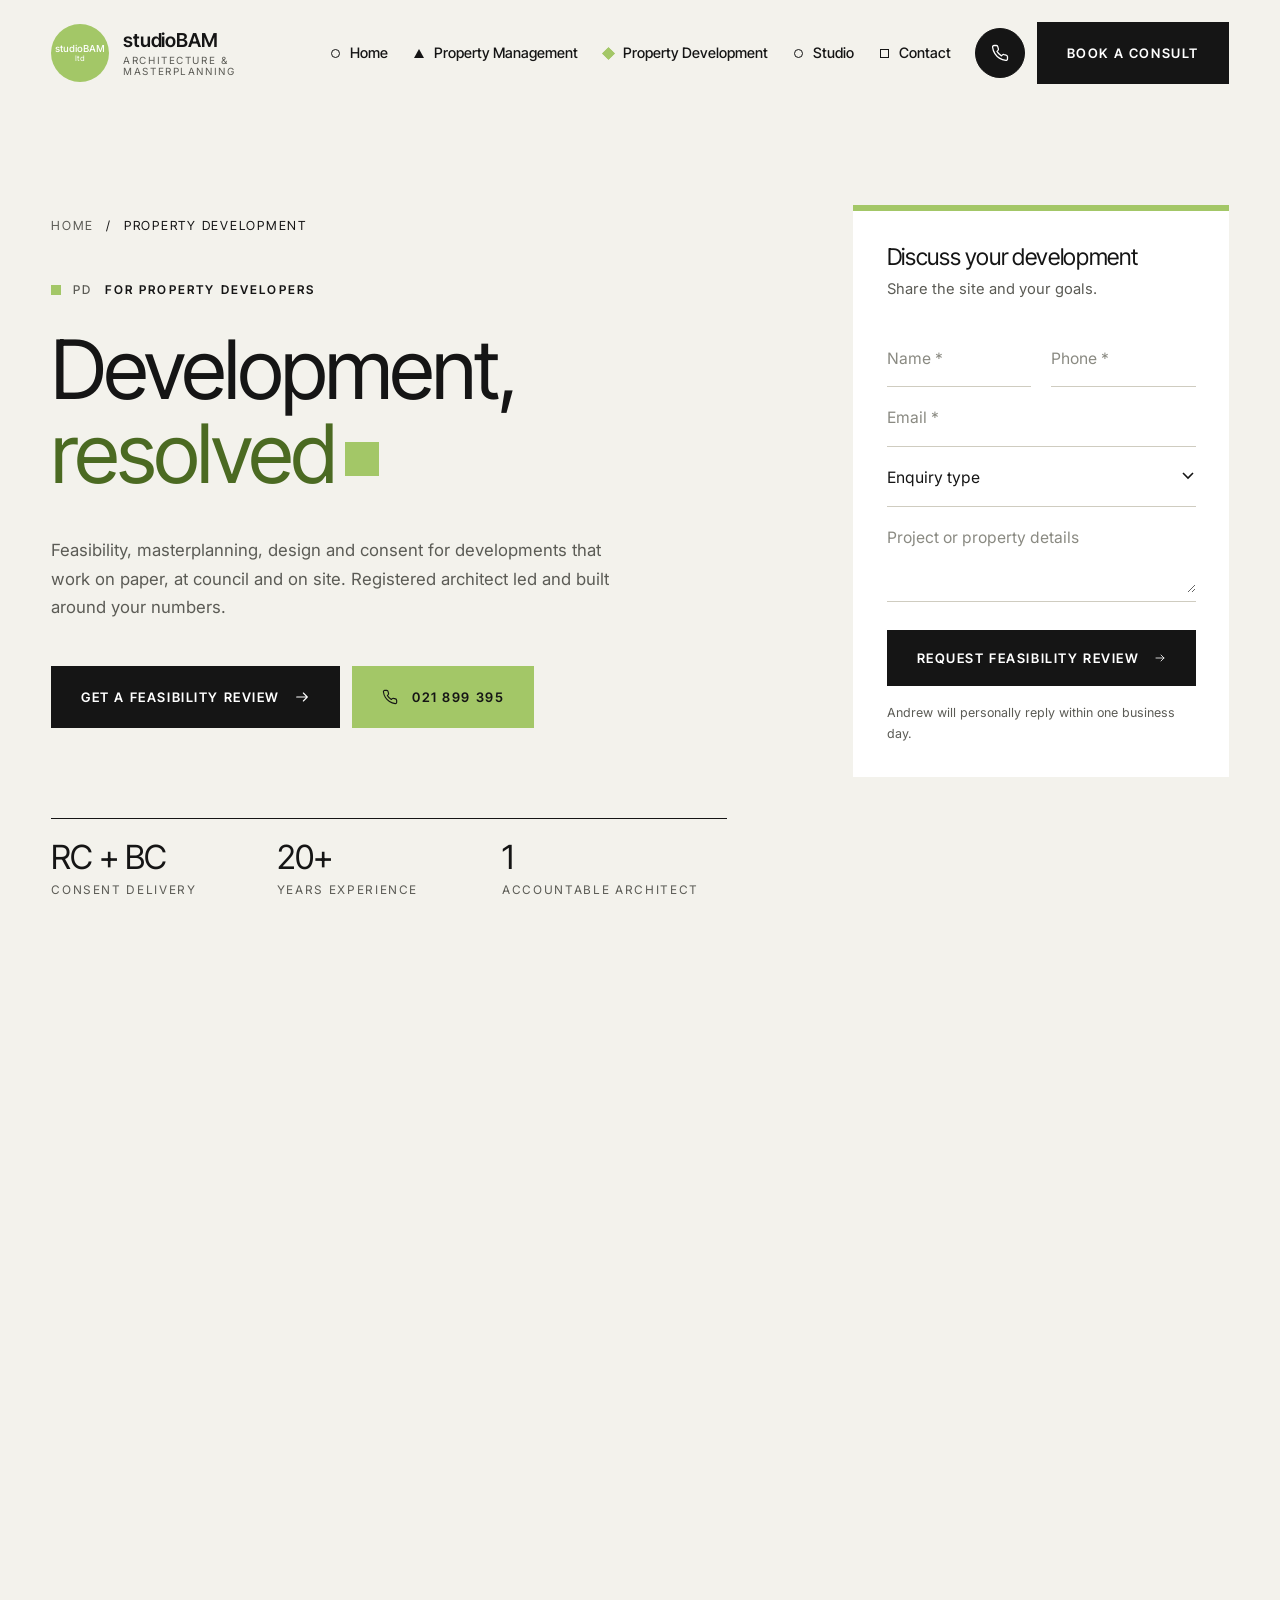
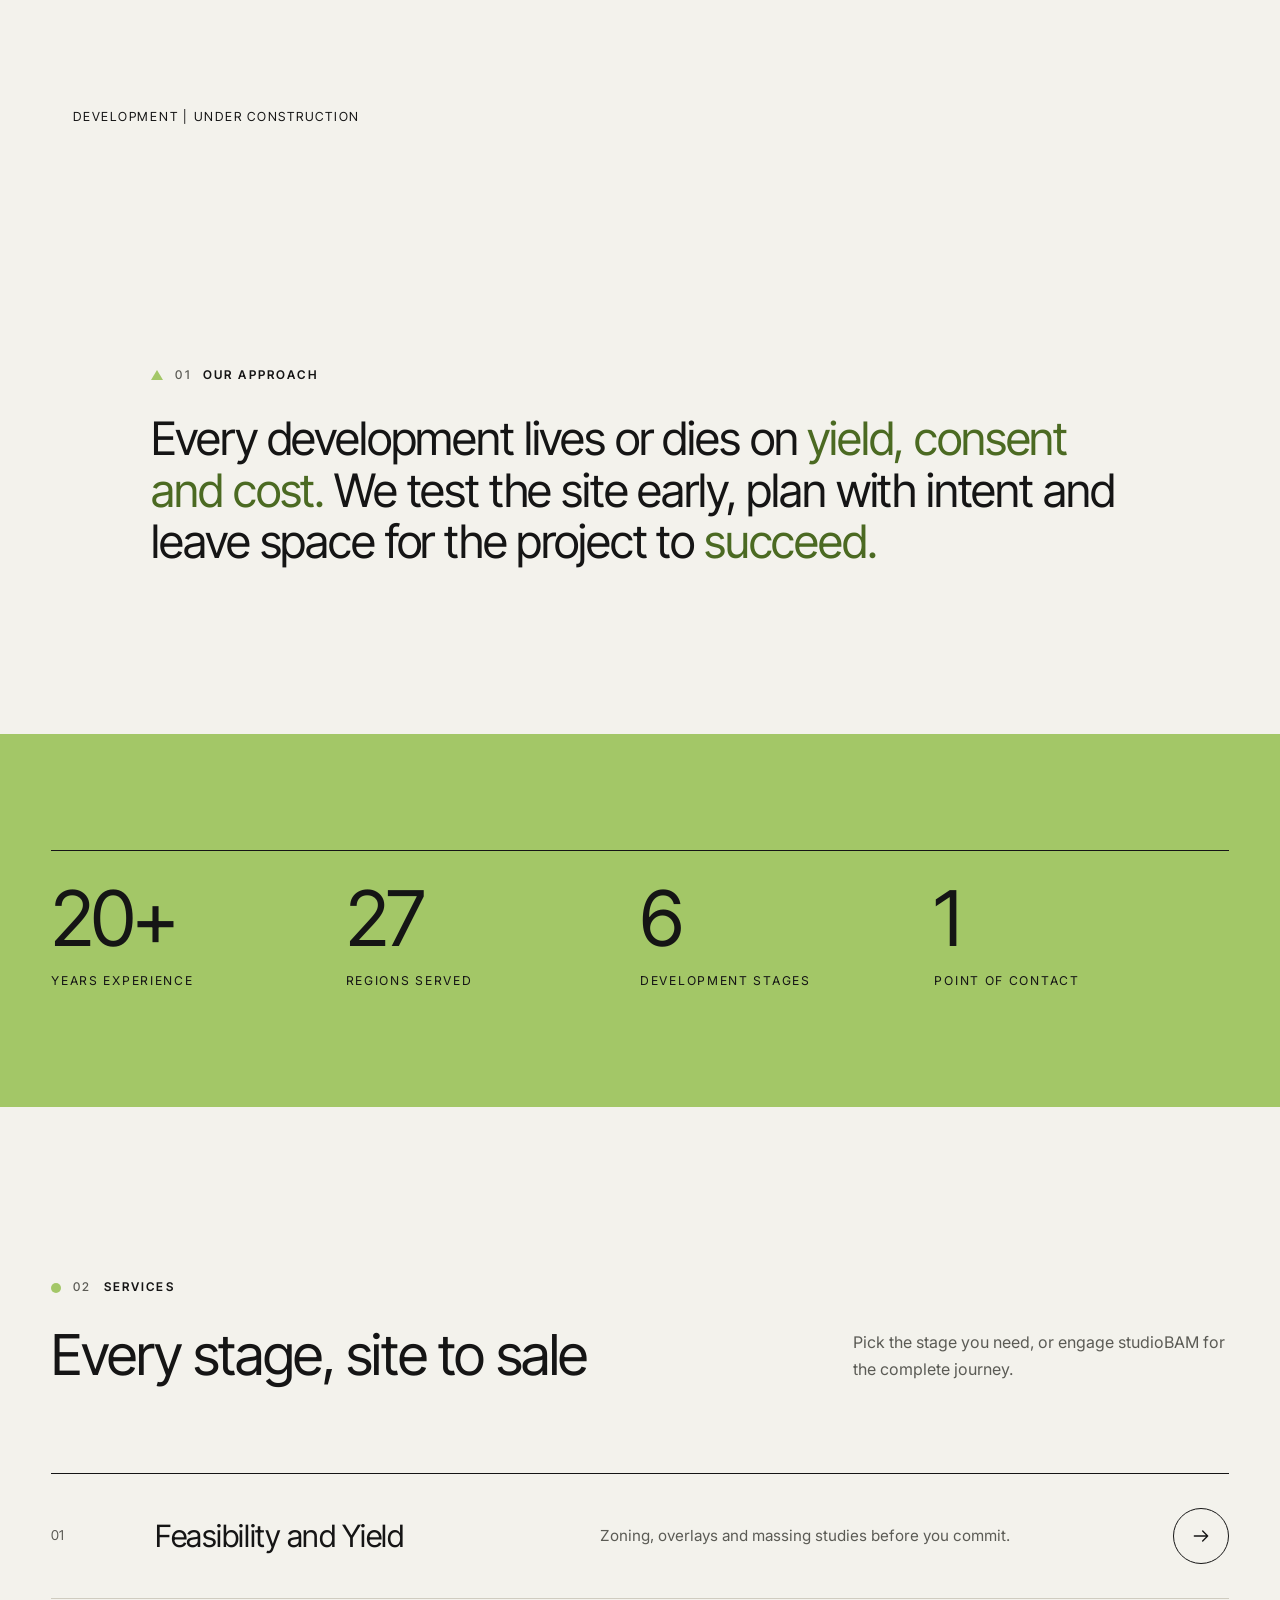
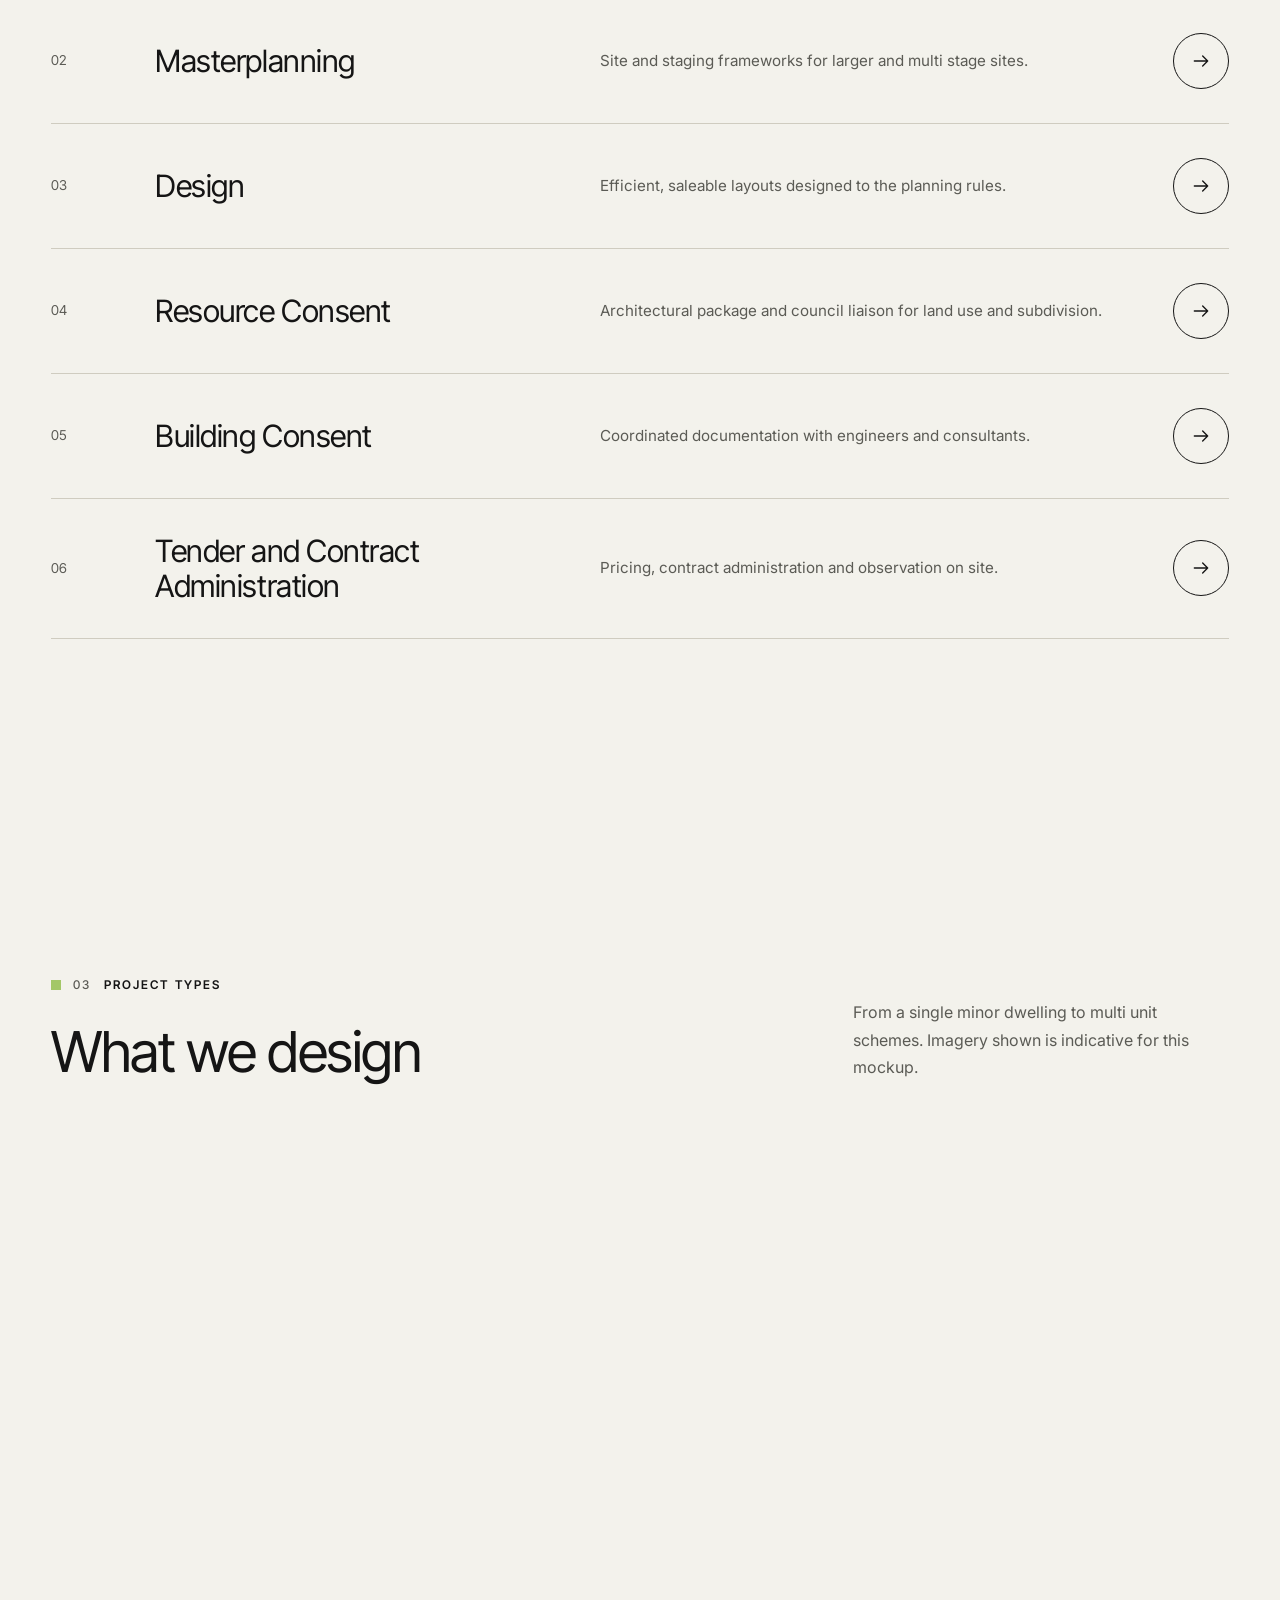
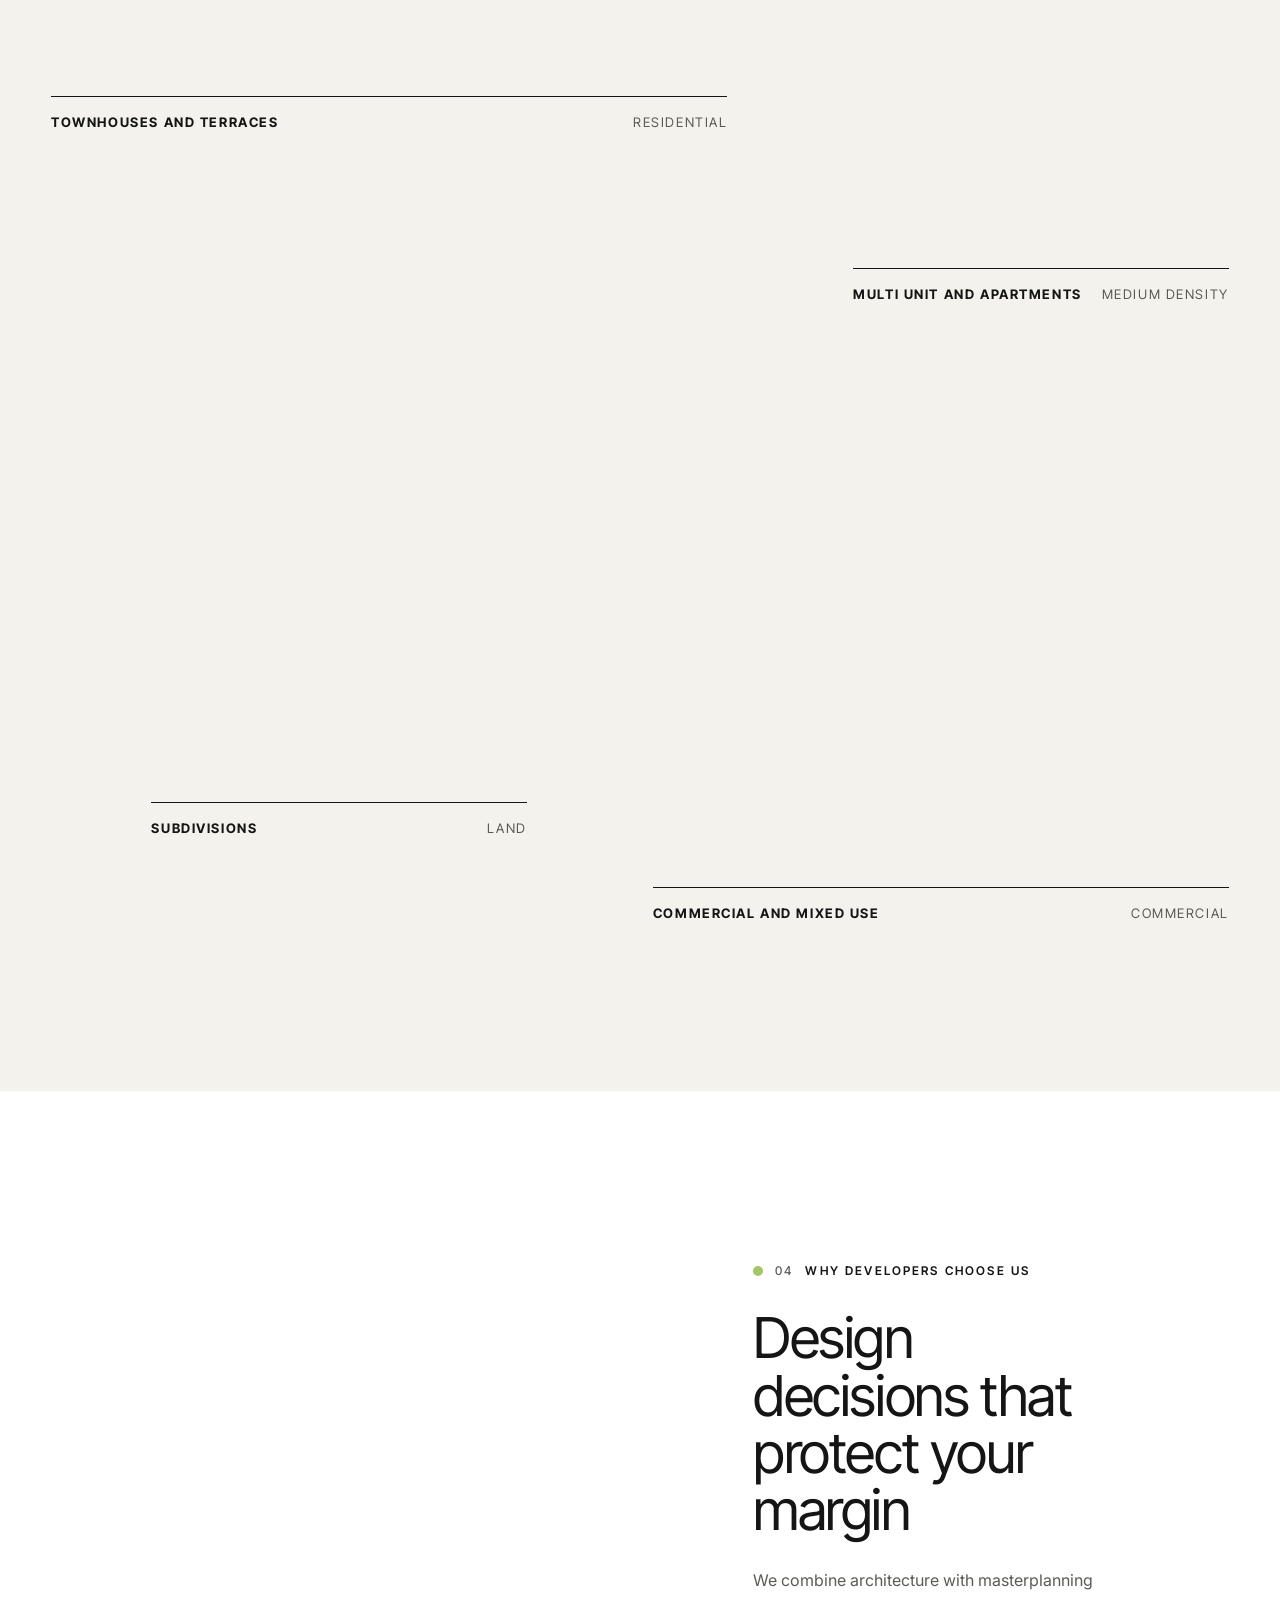
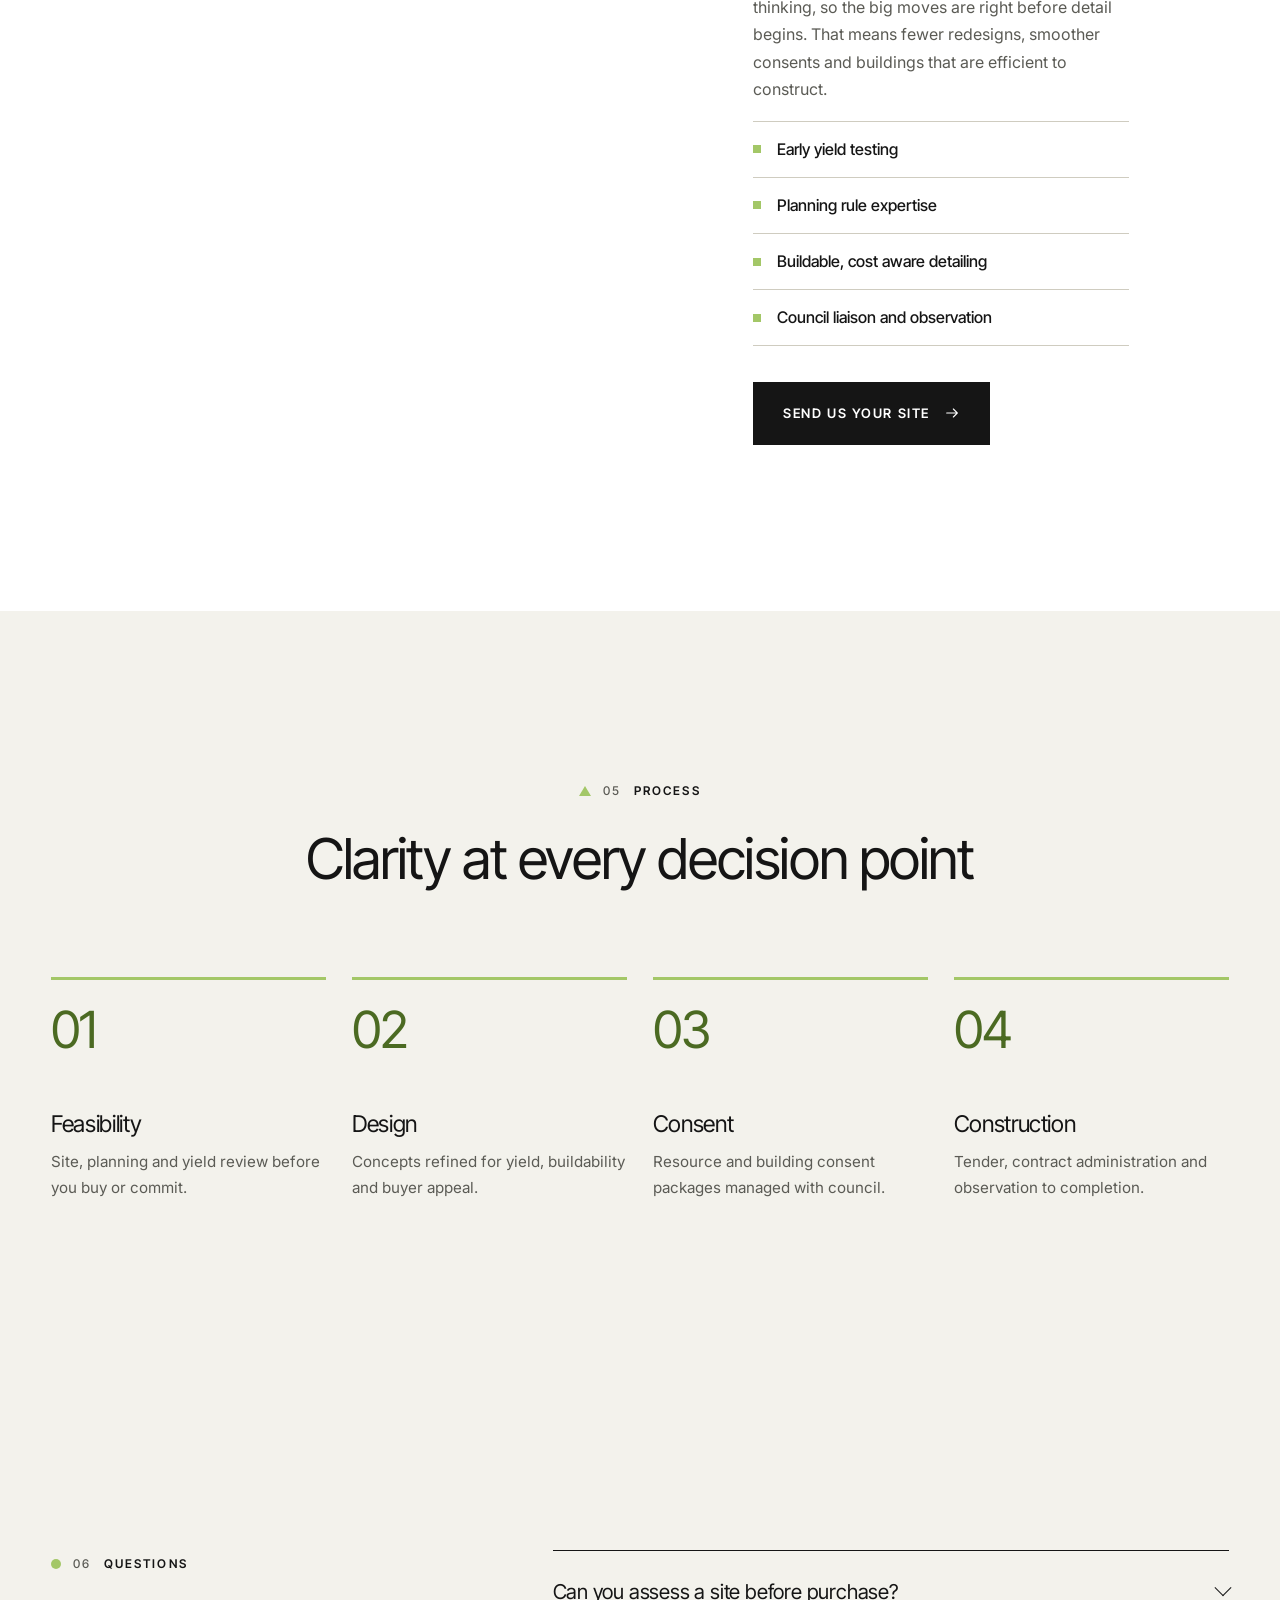
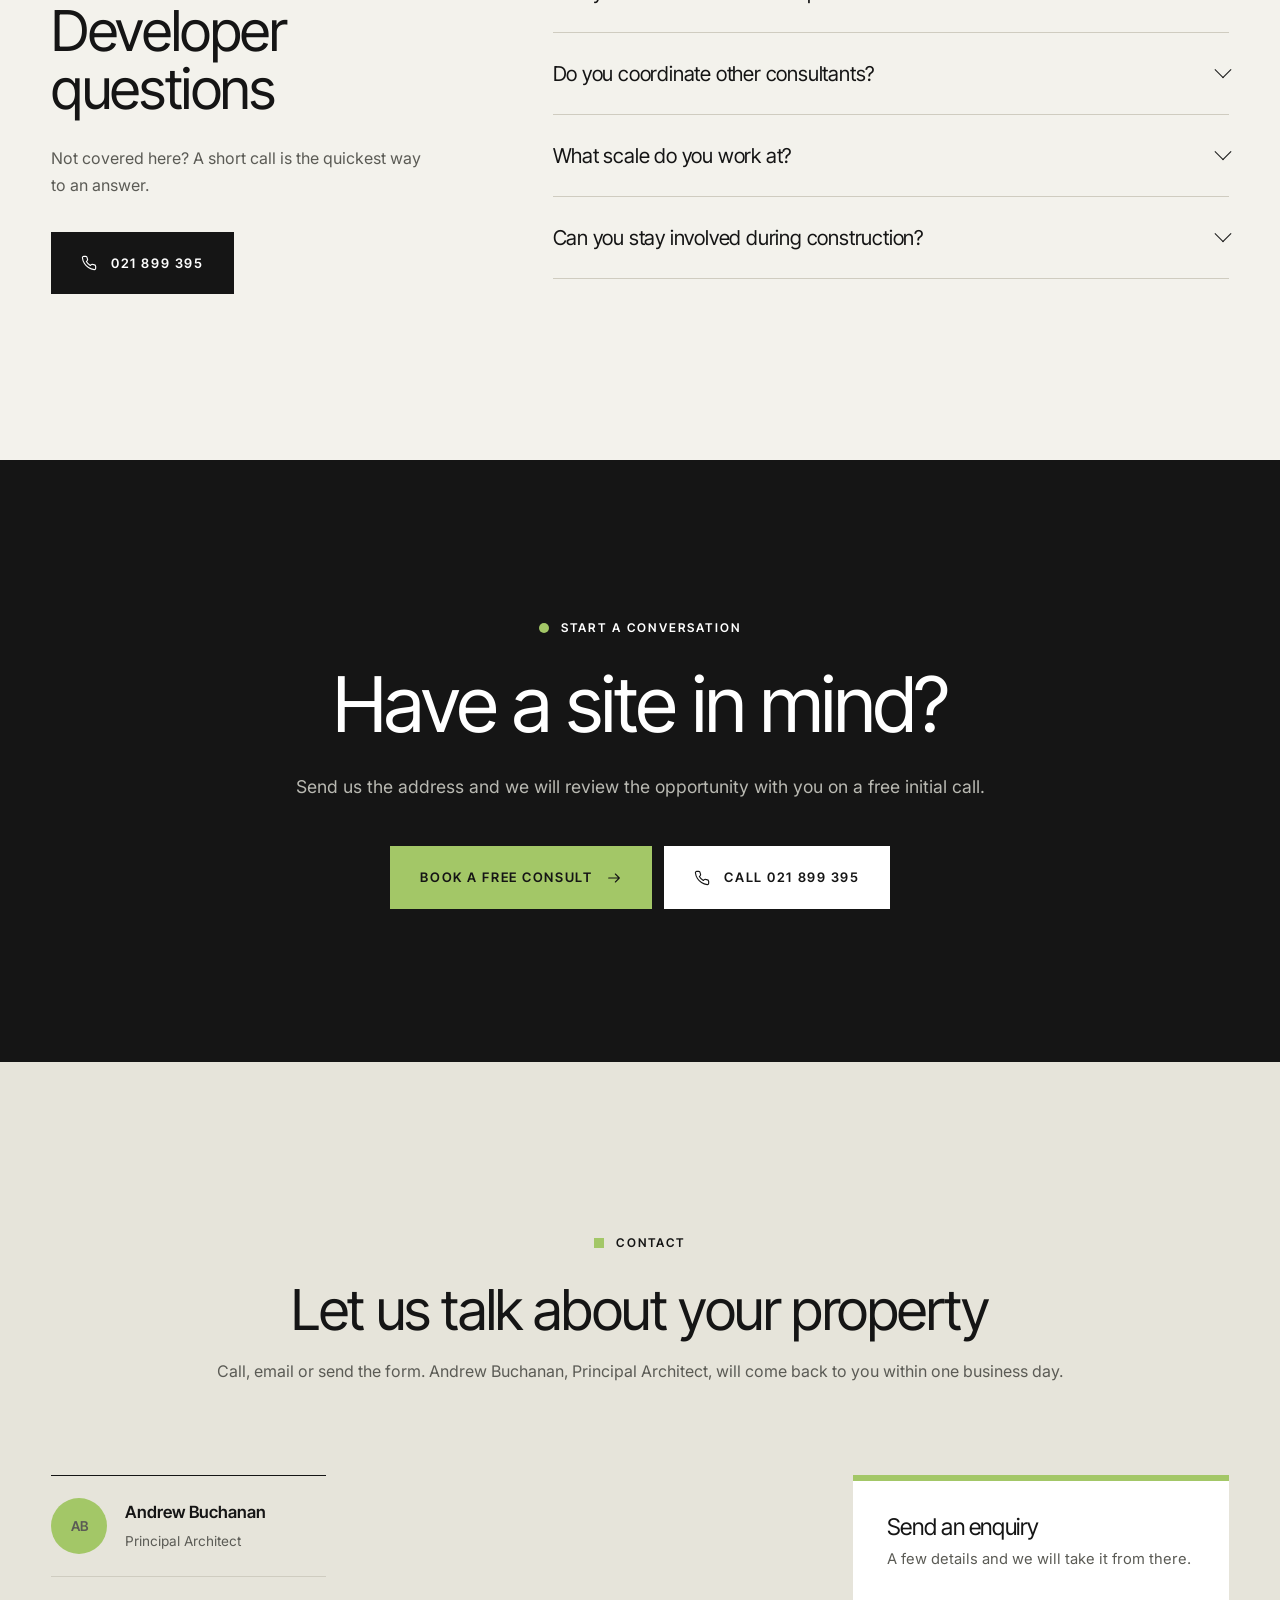
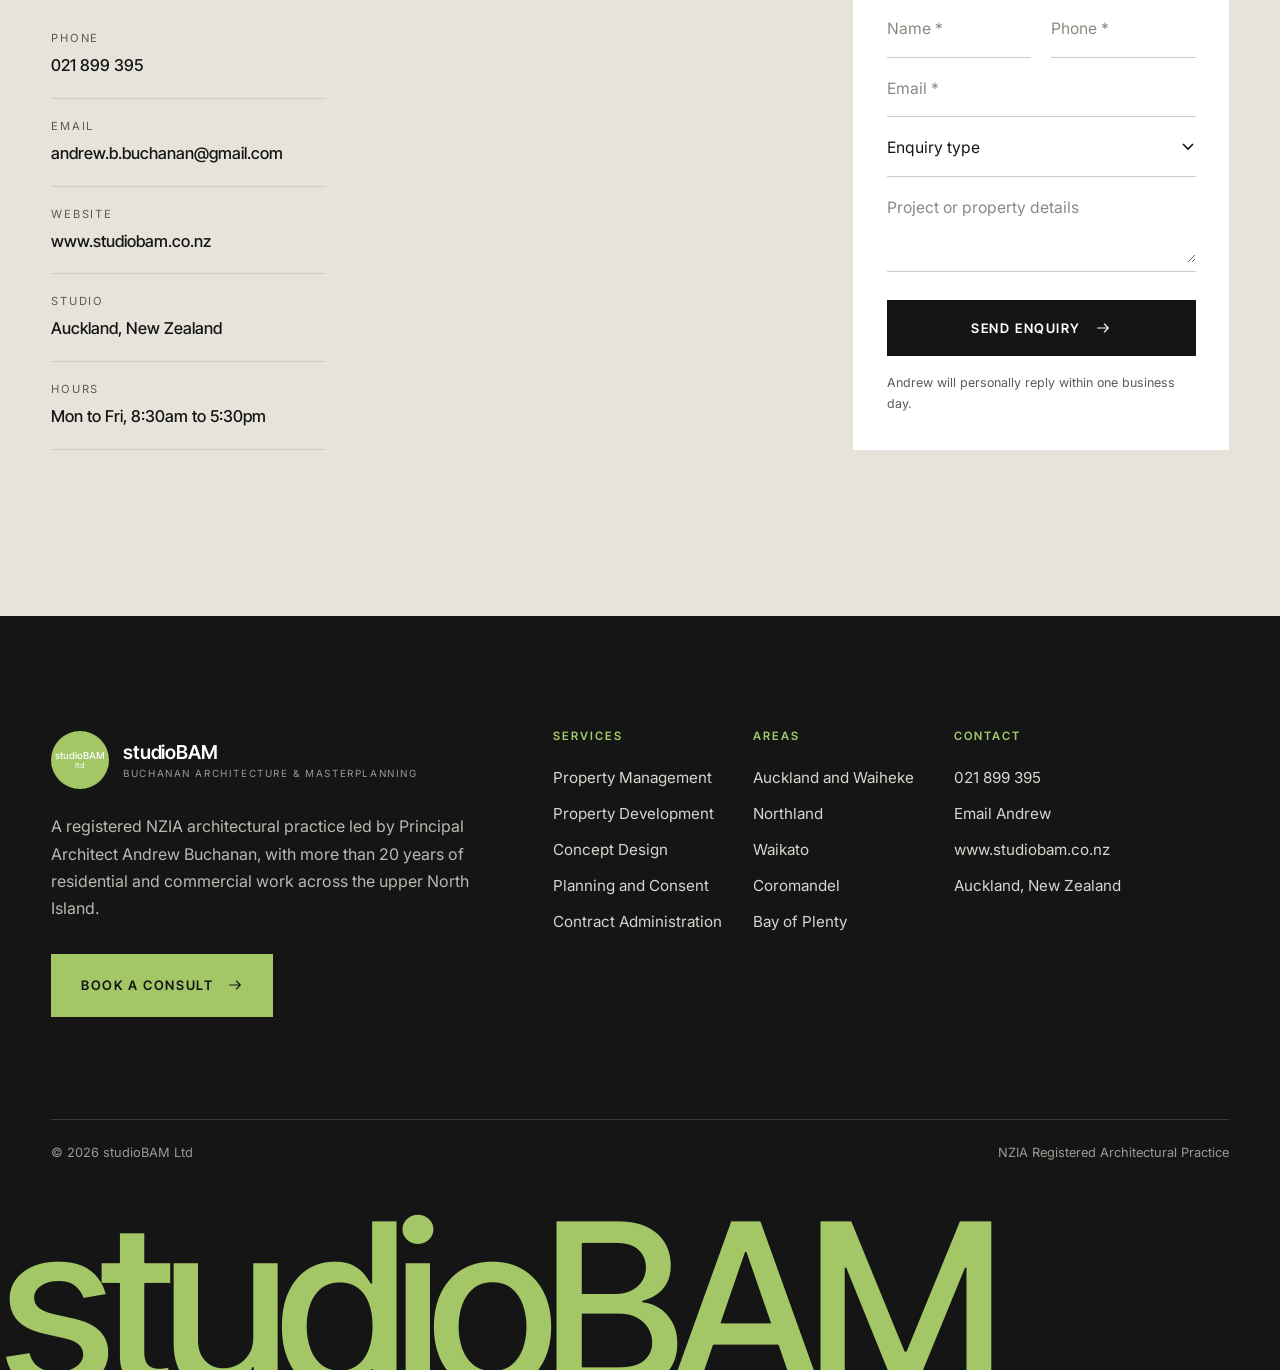
==== commit a693124e: "Redesign: negative space, solid colours" ====
--- a/property-development.html
+++ b/property-development.html
@@ -3,254 +3,154 @@
 <head>
 <meta charset="utf-8">
 <meta name="viewport" content="width=device-width, initial-scale=1">
-<title>Property Development Architects Auckland | studioBAM</title>
-<meta name="description" content="Registered architects for property developers. Feasibility, yield design, resource and building consent and contract administration for townhouses, multi unit and commercial projects.">
+<title>Property Development Architects | studioBAM Auckland</title>
+<meta name="description" content="Registered architects and masterplanners for property developers. Feasibility, yield design, resource and building consent and contract administration.">
+<meta name="theme-color" content="#f3f2ec">
 <link rel="preconnect" href="https://fonts.googleapis.com">
 <link rel="preconnect" href="https://fonts.gstatic.com" crossorigin>
-<link href="https://fonts.googleapis.com/css2?family=Cormorant+Garamond:ital,wght@0,400;0,500;0,600;1,400;1,500&family=Manrope:wght@400;500;600;700&display=swap" rel="stylesheet">
+<link href="https://fonts.googleapis.com/css2?family=Inter+Tight:wght@300;400;500;600&family=Inter:wght@400;500;600&display=swap" rel="stylesheet">
 <link rel="stylesheet" href="styles.css">
-<link rel="icon" href="data:image/svg+xml,%3Csvg xmlns='http://www.w3.org/2000/svg' viewBox='0 0 64 64'%3E%3Crect width='64' height='64' fill='none'/%3E%3Ccircle cx='32' cy='32' r='30' fill='%23a3c767'/%3E%3Ctext x='32' y='41' font-family='Arial' font-size='24' fill='white' text-anchor='middle'%3EsB%3C/text%3E%3C/svg%3E">
+<link rel="icon" href="data:image/svg+xml,%3Csvg xmlns='http://www.w3.org/2000/svg' viewBox='0 0 64 64'%3E%3Ccircle cx='32' cy='32' r='30' fill='%23a3c767'/%3E%3C/svg%3E">
 </head>
 <body>
 <div class="progress"></div>
 <header class="site-header">
   <div class="container nav-wrap">
-    <a href="index.html" class="logo" aria-label="studioBAM home">
-      <span class="logo-roundel"><span><b>studioBAM</b><small>ltd</small></span></span>
-      <span class="logo-text"><strong>studio<b>BAM</b></strong><span>Architecture &amp; Masterplanning</span></span>
-    </a>
-    <nav class="main-nav" aria-label="Main"><ul><li><a href="index.html">Home</a></li><li><a href="property-management.html">Property Management</a></li><li><a href="property-development.html" class="active">Property Development</a></li><li><a href="index.html#about">About</a></li><li><a href="#contact">Contact</a></li></ul></nav>
+    <a href="index.html" class="logo" aria-label="studioBAM home"><span class="roundel"><span><b>studioBAM</b><small>ltd</small></span></span><span class="logo-text"><strong>studioBAM</strong><span>Architecture &amp; Masterplanning</span></span></a>
+    <nav class="main-nav" aria-label="Main"><ul><li><a href="index.html"><span class="shape circle"></span>Home</a></li><li><a href="property-management.html"><span class="shape tri"></span>Property Management</a></li><li><a href="property-development.html" class="active"><span class="shape "></span>Property Development</a></li><li><a href="index.html#about"><span class="shape circle"></span>Studio</a></li><li><a href="#contact"><span class="shape "></span>Contact</a></li></ul></nav>
     <div class="nav-actions">
-      <a href="tel:+6421899395" class="phone-link" aria-label="Call studioBAM">
-        <span class="phone-circle"><svg viewBox="0 0 24 24" fill="none" stroke="currentColor" stroke-width="1.8" stroke-linecap="round" stroke-linejoin="round"><path d="M22 16.9v3a2 2 0 0 1-2.2 2 19.8 19.8 0 0 1-8.6-3.1 19.5 19.5 0 0 1-6-6A19.8 19.8 0 0 1 2.1 4.2 2 2 0 0 1 4.1 2h3a2 2 0 0 1 2 1.7c.1.9.4 1.8.7 2.7a2 2 0 0 1-.5 2.1L8 9.8a16 16 0 0 0 6 6l1.3-1.3a2 2 0 0 1 2.1-.4c.9.3 1.8.6 2.7.7a2 2 0 0 1 1.7 2z"/></svg></span>
-        <span class="phone-text"><small>Call Andrew</small>021 899 395</span>
-      </a>
-      <a href="#contact" class="btn btn-brass">Book a Consult</a>
-      <button class="hamburger" aria-label="Open menu" aria-expanded="false"><span></span><span></span><span></span></button>
+      <span class="phone-num"><small>Call Andrew</small>021 899 395</span>
+      <a href="tel:+6421899395" class="phone-btn" aria-label="Call 021 899 395"><svg viewBox="0 0 24 24" fill="none" stroke="currentColor" stroke-width="1.7" stroke-linecap="round" stroke-linejoin="round"><path d="M22 16.9v3a2 2 0 0 1-2.2 2 19.8 19.8 0 0 1-8.6-3.1 19.5 19.5 0 0 1-6-6A19.8 19.8 0 0 1 2.1 4.2 2 2 0 0 1 4.1 2h3a2 2 0 0 1 2 1.7c.1.9.4 1.8.7 2.7a2 2 0 0 1-.5 2.1L8 9.8a16 16 0 0 0 6 6l1.3-1.3a2 2 0 0 1 2.1-.4c.9.3 1.8.6 2.7.7a2 2 0 0 1 1.7 2z"/></svg></a>
+      <a href="#contact" class="btn btn-ink">Book a Consult</a>
+      <button class="hamburger" aria-label="Menu" aria-expanded="false"><span></span><span></span><span></span></button>
     </div>
   </div>
 </header>
-<section class="hero hero-inner">
-  <div class="hero-bg" data-parallax=".18" style="background-image:url('https://images.unsplash.com/photo-1531834685032-c34bf0d84c77?auto=format&fit=crop&w=2000&q=80')"></div>
-  <div class="container hero-grid">
+<section class="hero">
+  <div class="container grid">
     <div class="hero-copy">
-      <div class="crumbs"><a href="index.html">Home</a> / <span>Property Development</span></div>
-      <span class="eyebrow">For property developers</span>
-      <h1>Development design that <em>maximises yield</em> and gets consented</h1>
-      <p class="hero-lead">From first feasibility to final code compliance, we design developments that work on paper, at council and on site. Registered architect led, commercially minded and built around your numbers.</p>
-      <div class="hero-ctas"><a href="#contact" class="btn btn-brass">Get a Feasibility Review <svg viewBox="0 0 24 24" fill="none" stroke="currentColor" stroke-width="2" stroke-linecap="round" stroke-linejoin="round"><path d="M5 12h14M13 6l6 6-6 6"/></svg></a><a href="tel:+6421899395" class="btn btn-light"><svg viewBox="0 0 24 24" fill="none" stroke="currentColor" stroke-width="1.8" stroke-linecap="round" stroke-linejoin="round"><path d="M22 16.9v3a2 2 0 0 1-2.2 2 19.8 19.8 0 0 1-8.6-3.1 19.5 19.5 0 0 1-6-6A19.8 19.8 0 0 1 2.1 4.2 2 2 0 0 1 4.1 2h3a2 2 0 0 1 2 1.7c.1.9.4 1.8.7 2.7a2 2 0 0 1-.5 2.1L8 9.8a16 16 0 0 0 6 6l1.3-1.3a2 2 0 0 1 2.1-.4c.9.3 1.8.6 2.7.7a2 2 0 0 1 1.7 2z"/></svg> Call 021 899 395</a></div>
-      <div class="hero-trust"><div><strong>20+</strong><span>Years experience</span></div><div><strong>RC + BC</strong><span>Consent delivery</span></div><div><strong>End to end</strong><span>Project support</span></div></div>
+      <div class="crumbs"><a href="index.html">Home</a><span>/</span><span>Property Development</span></div><span class="label"><i class=""></i><span class="n">PD</span>For property developers</span>
+      <h1>Development, <span class="g">resolved</span><span class="sq"></span></h1>
+      <p class="hero-lead">Feasibility, masterplanning, design and consent for developments that work on paper, at council and on site. Registered architect led and built around your numbers.</p>
+      <div class="btns"><a href="#contact" class="btn btn-ink">Get a Feasibility Review <svg viewBox="0 0 24 24" fill="none" stroke="currentColor" stroke-width="1.6" stroke-linecap="round" stroke-linejoin="round"><path d="M4 12h16M14 6l6 6-6 6"/></svg></a><a href="tel:+6421899395" class="btn btn-green"><svg viewBox="0 0 24 24" fill="none" stroke="currentColor" stroke-width="1.7" stroke-linecap="round" stroke-linejoin="round"><path d="M22 16.9v3a2 2 0 0 1-2.2 2 19.8 19.8 0 0 1-8.6-3.1 19.5 19.5 0 0 1-6-6A19.8 19.8 0 0 1 2.1 4.2 2 2 0 0 1 4.1 2h3a2 2 0 0 1 2 1.7c.1.9.4 1.8.7 2.7a2 2 0 0 1-.5 2.1L8 9.8a16 16 0 0 0 6 6l1.3-1.3a2 2 0 0 1 2.1-.4c.9.3 1.8.6 2.7.7a2 2 0 0 1 1.7 2z"/></svg> 021 899 395</a></div>
+      <div class="hero-facts"><div><strong>RC + BC</strong><span>Consent delivery</span></div><div><strong>20+</strong><span>Years experience</span></div><div><strong>1</strong><span>Accountable architect</span></div></div>
     </div>
     <div class="hero-form"><div class="form-card">
   <h3>Discuss your development</h3>
-  <p class="form-sub">Share the site and your goals. We will respond within one business day.</p>
+  <p class="form-sub">Share the site and your goals.</p>
   <form data-enquiry id="hero-form">
-    <div class="form-grid">
-      <div class="field"><input type="text" name="name" placeholder="Full name *" required aria-label="Full name"></div>
-      <div class="field"><input type="tel" name="phone" placeholder="Phone *" required aria-label="Phone"></div>
-      <div class="field full"><input type="email" name="email" placeholder="Email address *" required aria-label="Email"></div>
-      <div class="field full"><select name="type" aria-label="Project type" data-service-select><option value="" selected disabled>What can we help with?</option><option>Feasibility or yield study</option><option>Townhouses or terrace housing</option><option>Multi unit or apartments</option><option>Subdivision</option><option>Commercial development</option><option>Contract administration</option><option>Something else</option></select></div>
-      <div class="field full"><textarea name="message" placeholder="Tell us about the property or project" aria-label="Message"></textarea></div>
-      <div class="full"><button class="btn btn-brass btn-block" type="submit">Request Feasibility Review <svg viewBox="0 0 24 24" fill="none" stroke="currentColor" stroke-width="2" stroke-linecap="round" stroke-linejoin="round"><path d="M5 12h14M13 6l6 6-6 6"/></svg></button></div>
+    <div class="fields">
+      <div class="two"><div class="field"><input type="text" placeholder="Name *" required aria-label="Name"></div><div class="field"><input type="tel" placeholder="Phone *" required aria-label="Phone"></div></div>
+      <div class="field"><input type="email" placeholder="Email *" required aria-label="Email"></div>
+      <div class="field"><select aria-label="Enquiry type" data-service-select><option value="" selected disabled>Enquiry type</option><option>Feasibility or yield study</option><option>Townhouses or terrace housing</option><option>Multi unit or apartments</option><option>Subdivision</option><option>Masterplanning</option><option>Commercial development</option><option>Contract administration</option><option>Something else</option></select></div>
+      <div class="field"><textarea placeholder="Project or property details" aria-label="Details"></textarea></div>
     </div>
-    <p class="form-note"><svg viewBox="0 0 24 24" fill="none" stroke="currentColor" stroke-width="2"><rect x="4" y="11" width="16" height="10" rx="2"/><path d="M8 11V7a4 4 0 0 1 8 0v4"/></svg> Your details stay private. We reply within one business day.</p>
+    <button class="btn btn-ink btn-block" type="submit">Request Feasibility Review <svg viewBox="0 0 24 24" fill="none" stroke="currentColor" stroke-width="1.6" stroke-linecap="round" stroke-linejoin="round"><path d="M4 12h16M14 6l6 6-6 6"/></svg></button>
+    <p class="form-note">Andrew will personally reply within one business day.</p>
   </form>
-  <div class="form-success"><svg viewBox="0 0 24 24" fill="none" stroke="currentColor" stroke-width="1.6"><circle cx="12" cy="12" r="10"/><path d="M7 12.5l3 3 7-7"/></svg><h3>Thank you</h3><p class="form-sub">We have your enquiry and an architect will be in touch within one business day.</p></div>
+  <div class="form-success"><span class="tick"><svg viewBox="0 0 24 24" fill="none" stroke="#151515" stroke-width="2"><path d="M5 12.5l4.5 4.5L19 7.5"/></svg></span><h3>Thank you</h3><p class="form-sub">Your enquiry is with Andrew. Expect a reply within one business day.</p></div>
 </div></div>
   </div>
 </section>
-<div class="marquee" aria-hidden="true"><div class="marquee-track"><span>Feasibility</span><span>Yield Studies</span><span>Townhouses</span><span>Multi Unit</span><span>Subdivision</span><span>Resource Consent</span><span>Building Consent</span><span>Construction Observation</span><span>Feasibility</span><span>Yield Studies</span><span>Townhouses</span><span>Multi Unit</span><span>Subdivision</span><span>Resource Consent</span><span>Building Consent</span><span>Construction Observation</span></div></div>
+<div class="band"><img src="https://images.unsplash.com/photo-1531834685032-c34bf0d84c77?auto=format&fit=crop&w=2400&q=80" alt="Development | Under construction" data-parallax=".12"><span class="band-caption">Development | Under construction</span></div>
 <section class="section">
-  <div class="container intro-grid">
-    <div class="img-stack reveal left">
-      <div class="img-main"><img src="https://images.unsplash.com/photo-1574362848149-11496d93a7c7?auto=format&fit=crop&w=1100&q=80" alt="Contemporary townhouse development" loading="lazy"></div>
-      <div class="img-small"><img src="https://images.unsplash.com/photo-1503387762-592deb58ef4e?auto=format&fit=crop&w=600&q=80" alt="Development plans" loading="lazy"></div>
-      <div class="badge"><strong>20+</strong><span>Years delivering</span></div>
-    </div>
-    <div class="reveal right">
-      <span class="eyebrow">Why developers choose us</span>
-      <h2>Design decisions that protect <em class="accent">your margin</em></h2>
-      <p style="color:var(--muted)">Every development lives or dies on yield, consent risk and build cost. We test the site early, design to the rules and document for efficient construction, so you can move forward with confidence.</p>
-      <ul class="check-list">
-        <li>Early yield testing</li><li>Planning rule expertise</li><li>Buildable, cost aware detailing</li><li>Saleable layouts</li><li>Council liaison</li><li>On site observation</li>
-      </ul>
-      <div class="hero-ctas" style="margin:0"><a href="#contact" class="btn btn-dark">Send Us Your Site <svg viewBox="0 0 24 24" fill="none" stroke="currentColor" stroke-width="2" stroke-linecap="round" stroke-linejoin="round"><path d="M5 12h14M13 6l6 6-6 6"/></svg></a><a href="tel:+6421899395" class="btn btn-brass"><svg viewBox="0 0 24 24" fill="none" stroke="currentColor" stroke-width="1.8" stroke-linecap="round" stroke-linejoin="round"><path d="M22 16.9v3a2 2 0 0 1-2.2 2 19.8 19.8 0 0 1-8.6-3.1 19.5 19.5 0 0 1-6-6A19.8 19.8 0 0 1 2.1 4.2 2 2 0 0 1 4.1 2h3a2 2 0 0 1 2 1.7c.1.9.4 1.8.7 2.7a2 2 0 0 1-.5 2.1L8 9.8a16 16 0 0 0 6 6l1.3-1.3a2 2 0 0 1 2.1-.4c.9.3 1.8.6 2.7.7a2 2 0 0 1 1.7 2z"/></svg> Call 021 899 395</a></div>
-    </div>
+  <div class="container grid">
+    <div style="grid-column:2/12"><span class="label"><i class="tri"></i><span class="n">01</span>Our approach</span></div>
+    <p class="statement" data-words>Every development lives or dies on <em>yield, consent and cost.</em> We test the site early, plan with intent and leave space for the project to <em>succeed.</em></p>
   </div>
 </section>
-
-<section class="section section-dark" style="padding-top:0;padding-bottom:0">
+<section class="section tight bg-green">
+  <div class="container"><div class="stats reveal"><div class="stat"><strong data-count="20" data-suffix="+">0+</strong><span>Years experience</span></div><div class="stat"><strong data-count="27" data-suffix="">0</strong><span>Regions served</span></div><div class="stat"><strong data-count="6" data-suffix="">0</strong><span>Development stages</span></div><div class="stat"><strong data-count="1" data-suffix="">0</strong><span>Point of contact</span></div></div></div>
+</section>
+<section class="section" id="services">
   <div class="container">
-    <div class="stats reveal"><div class="stat"><strong data-count="20" data-suffix="+">0+</strong><span>Years experience</span></div><div class="stat"><strong data-count="27" data-suffix="">0</strong><span>Regions served</span></div><div class="stat"><strong data-count="6" data-suffix="">0</strong><span>Development stages</span></div><div class="stat"><strong data-count="1" data-suffix="">0</strong><span>Accountable architect</span></div></div>
+    <div class="head"><div class="h reveal"><span class="label"><i class="circle"></i><span class="n">02</span>Services</span><h2>Every stage, site to sale</h2></div><p class="t reveal d1">Pick the stage you need, or engage studioBAM for the complete journey.</p></div>
+    <div class="index"><a href="#contact" class="row reveal" data-service="Feasibility or yield study"><span class="rn">01</span><h3>Feasibility and Yield</h3><p>Zoning, overlays and massing studies before you commit.</p><span class="ra"><svg viewBox="0 0 24 24" fill="none" stroke="currentColor" stroke-width="1.6" stroke-linecap="round" stroke-linejoin="round"><path d="M4 12h16M14 6l6 6-6 6"/></svg></span></a><a href="#contact" class="row reveal" data-service="Masterplanning"><span class="rn">02</span><h3>Masterplanning</h3><p>Site and staging frameworks for larger and multi stage sites.</p><span class="ra"><svg viewBox="0 0 24 24" fill="none" stroke="currentColor" stroke-width="1.6" stroke-linecap="round" stroke-linejoin="round"><path d="M4 12h16M14 6l6 6-6 6"/></svg></span></a><a href="#contact" class="row reveal" data-service="Townhouses or terrace housing"><span class="rn">03</span><h3>Design</h3><p>Efficient, saleable layouts designed to the planning rules.</p><span class="ra"><svg viewBox="0 0 24 24" fill="none" stroke="currentColor" stroke-width="1.6" stroke-linecap="round" stroke-linejoin="round"><path d="M4 12h16M14 6l6 6-6 6"/></svg></span></a><a href="#contact" class="row reveal" data-service="Subdivision"><span class="rn">04</span><h3>Resource Consent</h3><p>Architectural package and council liaison for land use and subdivision.</p><span class="ra"><svg viewBox="0 0 24 24" fill="none" stroke="currentColor" stroke-width="1.6" stroke-linecap="round" stroke-linejoin="round"><path d="M4 12h16M14 6l6 6-6 6"/></svg></span></a><a href="#contact" class="row reveal" data-service="Multi unit or apartments"><span class="rn">05</span><h3>Building Consent</h3><p>Coordinated documentation with engineers and consultants.</p><span class="ra"><svg viewBox="0 0 24 24" fill="none" stroke="currentColor" stroke-width="1.6" stroke-linecap="round" stroke-linejoin="round"><path d="M4 12h16M14 6l6 6-6 6"/></svg></span></a><a href="#contact" class="row reveal" data-service="Contract administration"><span class="rn">06</span><h3>Tender and Contract Administration</h3><p>Pricing, contract administration and observation on site.</p><span class="ra"><svg viewBox="0 0 24 24" fill="none" stroke="currentColor" stroke-width="1.6" stroke-linecap="round" stroke-linejoin="round"><path d="M4 12h16M14 6l6 6-6 6"/></svg></span></a></div>
   </div>
 </section>
-
-<section class="section section-stone" id="services">
+<section class="section">
   <div class="container">
-    <div class="section-head center reveal">
-      <span class="eyebrow">Development services</span>
-      <h2>Every stage, from <em class="accent">site to sale</em></h2>
-      <p style="color:var(--muted)">Pick the stage you need or engage us for the full journey.</p>
-    </div>
-    <div class="cards">
-      <a href="#contact" class="card reveal" data-service="Feasibility or yield study">
-  <span class="num">01</span>
-  <span class="icon"><svg viewBox="0 0 24 24" fill="none" stroke="currentColor" stroke-width="1.6" stroke-linecap="round"><path d="M3 3v18h18"/><path d="M7 15l4-4 3 3 6-6"/><path d="M16 8h4v4"/></svg></span>
-  <h3>Feasibility and Yield</h3>
-  <p>Site analysis, planning review and massing studies that show what the site can realistically deliver before you commit.</p>
-  <span class="more">Enquire now <svg viewBox="0 0 24 24" fill="none" stroke="currentColor" stroke-width="2" stroke-linecap="round" stroke-linejoin="round"><path d="M5 12h14M13 6l6 6-6 6"/></svg></span>
-</a>
-      <a href="#contact" class="card reveal" data-service="Townhouses or terrace housing">
-  <span class="num">02</span>
-  <span class="icon"><svg viewBox="0 0 24 24" fill="none" stroke="currentColor" stroke-width="1.6" stroke-linecap="round" stroke-linejoin="round"><path d="M3 21l3.5-1 12-12-2.5-2.5-12 12z"/><path d="M14.5 5.5l2.5 2.5"/><path d="M3 3h7M3 7h4"/></svg></span>
-  <h3>Concept and Developed Design</h3>
-  <p>Efficient, saleable layouts and elevations designed to the planning rules and your target market.</p>
-  <span class="more">Enquire now <svg viewBox="0 0 24 24" fill="none" stroke="currentColor" stroke-width="2" stroke-linecap="round" stroke-linejoin="round"><path d="M5 12h14M13 6l6 6-6 6"/></svg></span>
-</a>
-      <a href="#contact" class="card reveal" data-service="Subdivision">
-  <span class="num">03</span>
-  <span class="icon"><svg viewBox="0 0 24 24" fill="none" stroke="currentColor" stroke-width="1.6" stroke-linejoin="round"><path d="M1 6v16l7-4 8 4 7-4V2l-7 4-8-4z"/><path d="M8 2v16M16 6v16"/></svg></span>
-  <h3>Resource Consent</h3>
-  <p>Architectural package and council liaison to support resource consent for land use and subdivision.</p>
-  <span class="more">Enquire now <svg viewBox="0 0 24 24" fill="none" stroke="currentColor" stroke-width="2" stroke-linecap="round" stroke-linejoin="round"><path d="M5 12h14M13 6l6 6-6 6"/></svg></span>
-</a>
-      <a href="#contact" class="card reveal" data-service="Multi unit or apartments">
-  <span class="num">04</span>
-  <span class="icon"><svg viewBox="0 0 24 24" fill="none" stroke="currentColor" stroke-width="1.6" stroke-linejoin="round"><path d="M14 2H6a2 2 0 0 0-2 2v16a2 2 0 0 0 2 2h12a2 2 0 0 0 2-2V8z"/><path d="M14 2v6h6M8 13h8M8 17h5"/></svg></span>
-  <h3>Building Consent Documentation</h3>
-  <p>Coordinated drawings and specifications with engineers and consultants for a smooth building consent.</p>
-  <span class="more">Enquire now <svg viewBox="0 0 24 24" fill="none" stroke="currentColor" stroke-width="2" stroke-linecap="round" stroke-linejoin="round"><path d="M5 12h14M13 6l6 6-6 6"/></svg></span>
-</a>
-      <a href="#contact" class="card reveal" data-service="Commercial development">
-  <span class="num">05</span>
-  <span class="icon"><svg viewBox="0 0 24 24" fill="none" stroke="currentColor" stroke-width="1.6" stroke-linejoin="round"><rect x="4" y="2" width="16" height="20"/><path d="M9 6h2M13 6h2M9 10h2M13 10h2M9 14h2M13 14h2M10 22v-4h4v4"/></svg></span>
-  <h3>Commercial Projects</h3>
-  <p>Commercial and mixed use buildings, fit outs and alterations designed for function and return.</p>
-  <span class="more">Enquire now <svg viewBox="0 0 24 24" fill="none" stroke="currentColor" stroke-width="2" stroke-linecap="round" stroke-linejoin="round"><path d="M5 12h14M13 6l6 6-6 6"/></svg></span>
-</a>
-      <a href="#contact" class="card reveal" data-service="Contract administration">
-  <span class="num">06</span>
-  <span class="icon"><svg viewBox="0 0 24 24" fill="none" stroke="currentColor" stroke-width="1.6" stroke-linejoin="round"><path d="M2 18h20v2H2zM4 18v-3a8 8 0 0 1 16 0v3"/><path d="M10 7V4h4v3"/></svg></span>
-  <h3>Tender and Contract Administration</h3>
-  <p>Pricing, contract administration and construction observation to keep the build on programme and on budget.</p>
-  <span class="more">Enquire now <svg viewBox="0 0 24 24" fill="none" stroke="currentColor" stroke-width="2" stroke-linecap="round" stroke-linejoin="round"><path d="M5 12h14M13 6l6 6-6 6"/></svg></span>
-</a>
-    </div>
+    <div class="head"><div class="h reveal"><span class="label"><i class=""></i><span class="n">03</span>Project types</span><h2>What we design</h2></div><p class="t reveal d1">From a single minor dwelling to multi unit schemes. Imagery shown is indicative for this mockup.</p></div>
+    <div class="works"><a href="#contact" class="work w1" data-service="Townhouses or terrace housing"><div class="clip reveal"><img src="https://images.unsplash.com/photo-1613490493576-7fde63acd811?auto=format&fit=crop&w=1400&q=80" alt="Townhouses and Terraces" loading="lazy"></div><div class="cap"><b>Townhouses and Terraces</b><span>Residential</span></div></a><a href="#contact" class="work w2 d1" data-service="Multi unit or apartments"><div class="clip reveal"><img src="https://images.unsplash.com/photo-1545324418-cc1a3fa10c00?auto=format&fit=crop&w=1400&q=80" alt="Multi Unit and Apartments" loading="lazy"></div><div class="cap"><b>Multi Unit and Apartments</b><span>Medium density</span></div></a><a href="#contact" class="work w3" data-service="Subdivision"><div class="clip reveal"><img src="https://images.unsplash.com/photo-1504307651254-35680f356dfd?auto=format&fit=crop&w=1400&q=80" alt="Subdivisions" loading="lazy"></div><div class="cap"><b>Subdivisions</b><span>Land</span></div></a><a href="#contact" class="work w4 d1" data-service="Commercial development"><div class="clip reveal"><img src="https://images.unsplash.com/photo-1487958449943-2429e8be8625?auto=format&fit=crop&w=1400&q=80" alt="Commercial and Mixed Use" loading="lazy"></div><div class="cap"><b>Commercial and Mixed Use</b><span>Commercial</span></div></a></div>
   </div>
 </section>
-
-<section class="section">
-  <div class="container">
-    <div class="section-head split">
-      <div class="reveal left"><span class="eyebrow">Project types</span><h2>Developments we <em class="accent">design</em></h2></div>
-      <p class="reveal right">From a single minor dwelling to multi unit schemes, we scale our service to the project. Imagery shown is indicative for this mockup.</p>
-    </div>
-    <div class="projects">
-      <a href="#contact" class="project reveal" data-service="Townhouses or terrace housing"><img src="https://images.unsplash.com/photo-1613490493576-7fde63acd811?auto=format&fit=crop&w=1200&q=80" alt="Townhouses" loading="lazy"><div class="p-body"><small>Residential</small><h3>Townhouses and Terraces</h3></div></a>
-      <a href="#contact" class="project reveal d1" data-service="Multi unit or apartments"><img src="https://images.unsplash.com/photo-1545324418-cc1a3fa10c00?auto=format&fit=crop&w=900&q=80" alt="Apartments" loading="lazy"><div class="p-body"><small>Medium density</small><h3>Multi Unit and Apartments</h3></div></a>
-      <a href="#contact" class="project reveal" data-service="Subdivision"><img src="https://images.unsplash.com/photo-1564013799919-ab600027ffc6?auto=format&fit=crop&w=800&q=80" alt="Second dwelling" loading="lazy"><div class="p-body"><small>Infill</small><h3>Second Dwellings</h3></div></a>
-      <a href="#contact" class="project reveal d1" data-service="Subdivision"><img src="https://images.unsplash.com/photo-1504307651254-35680f356dfd?auto=format&fit=crop&w=800&q=80" alt="Construction" loading="lazy"><div class="p-body"><small>Land</small><h3>Subdivisions</h3></div></a>
-      <a href="#contact" class="project reveal d2" data-service="Commercial development"><img src="https://images.unsplash.com/photo-1487958449943-2429e8be8625?auto=format&fit=crop&w=800&q=80" alt="Commercial building" loading="lazy"><div class="p-body"><small>Commercial</small><h3>Commercial and Mixed Use</h3></div></a>
-    </div>
+<section class="section bg-white">
+  <div class="container grid split">
+    <div class="split-img"><div class="clip ratio-45 reveal"><img src="https://images.unsplash.com/photo-1503387762-592deb58ef4e?auto=format&fit=crop&w=1200&q=80" alt="Development drawings" loading="lazy"></div></div>
+    <div class="split-text reveal d1"><span class="label"><i class="circle"></i><span class="n">04</span>Why developers choose us</span><h2>Design decisions that protect your margin</h2><p>We combine architecture with masterplanning thinking, so the big moves are right before detail begins. That means fewer redesigns, smoother consents and buildings that are efficient to construct.</p><ul class="ticks"><li>Early yield testing</li><li>Planning rule expertise</li><li>Buildable, cost aware detailing</li><li>Council liaison and observation</li></ul><a href="#contact" class="btn btn-ink">Send Us Your Site <svg viewBox="0 0 24 24" fill="none" stroke="currentColor" stroke-width="1.6" stroke-linecap="round" stroke-linejoin="round"><path d="M4 12h16M14 6l6 6-6 6"/></svg></a></div>
   </div>
 </section>
-
-<section class="section section-stone">
+<section class="section ">
   <div class="container">
-    <div class="section-head center reveal">
-      <span class="eyebrow">Our development process</span>
-      <h2>Clarity at every <em class="accent">decision point</em></h2>
-    </div>
-    <div class="process"><div class="step reveal d0"><span class="dot">01</span><h3>Feasibility</h3><p>Site, planning and yield review so you know the opportunity before you buy or commit.</p></div><div class="step reveal d1"><span class="dot">02</span><h3>Design</h3><p>Concepts refined for yield, buildability and buyer appeal.</p></div><div class="step reveal d2"><span class="dot">03</span><h3>Consent</h3><p>Resource and building consent packages lodged and managed with council.</p></div><div class="step reveal d3"><span class="dot">04</span><h3>Construction</h3><p>Tender, contract administration and observation through to completion.</p></div></div>
+    <div class="center center-head reveal"><span class="label"><i class="tri"></i><span class="n">05</span>Process</span><h2>Clarity at every decision point</h2></div>
+    <div class="steps"><div class="step"><span class="sn">01</span><h3>Feasibility</h3><p>Site, planning and yield review before you buy or commit.</p></div><div class="step"><span class="sn">02</span><h3>Design</h3><p>Concepts refined for yield, buildability and buyer appeal.</p></div><div class="step"><span class="sn">03</span><h3>Consent</h3><p>Resource and building consent packages managed with council.</p></div><div class="step"><span class="sn">04</span><h3>Construction</h3><p>Tender, contract administration and observation to completion.</p></div></div>
   </div>
 </section>
-<section class="cta-band">
-  <div class="bg" data-parallax=".12" style="background-image:url('https://images.unsplash.com/photo-1600596542815-ffad4c1539a9?auto=format&fit=crop&w=2000&q=80')"></div>
+<section class="section">
+  <div class="container grid faq-wrap">
+    <div class="h reveal"><span class="label"><i class="circle"></i><span class="n">06</span>Questions</span><h2>Developer questions</h2><p class="muted" style="margin:24px 0 32px">Not covered here? A short call is the quickest way to an answer.</p><a href="tel:+6421899395" class="btn btn-ink"><svg viewBox="0 0 24 24" fill="none" stroke="currentColor" stroke-width="1.7" stroke-linecap="round" stroke-linejoin="round"><path d="M22 16.9v3a2 2 0 0 1-2.2 2 19.8 19.8 0 0 1-8.6-3.1 19.5 19.5 0 0 1-6-6A19.8 19.8 0 0 1 2.1 4.2 2 2 0 0 1 4.1 2h3a2 2 0 0 1 2 1.7c.1.9.4 1.8.7 2.7a2 2 0 0 1-.5 2.1L8 9.8a16 16 0 0 0 6 6l1.3-1.3a2 2 0 0 1 2.1-.4c.9.3 1.8.6 2.7.7a2 2 0 0 1 1.7 2z"/></svg> 021 899 395</a></div>
+    <div class="faq reveal d1"><div class="faq-item"><button aria-expanded="false">Can you assess a site before purchase?<i></i></button><div class="faq-answer"><p>Yes. Our feasibility review covers zoning, overlays, access, services and likely yield so you can buy with confidence.</p></div></div><div class="faq-item"><button aria-expanded="false">Do you coordinate other consultants?<i></i></button><div class="faq-answer"><p>We coordinate structural, geotechnical, civil and planning consultants so you have one point of contact.</p></div></div><div class="faq-item"><button aria-expanded="false">What scale do you work at?<i></i></button><div class="faq-answer"><p>From a single minor dwelling or subdivision through to multi unit residential, masterplanning and commercial projects.</p></div></div><div class="faq-item"><button aria-expanded="false">Can you stay involved during construction?<i></i></button><div class="faq-answer"><p>Yes. Contract administration and observation keep the build aligned with the consented drawings and protect your budget.</p></div></div></div>
+  </div>
+</section>
+<section class="cta bg-ink on-dark">
   <div class="container center reveal">
-    <span class="eyebrow">Have a site in mind?</span>
-    <h2>Find out what your site can deliver</h2>
+    <span class="label"><i class="circle"></i>Start a conversation</span>
+    <h2>Have a site in mind?</h2>
     <p>Send us the address and we will review the opportunity with you on a free initial call.</p>
-    <div class="hero-ctas"><a href="#contact" class="btn btn-brass">Book a Free Consult <svg viewBox="0 0 24 24" fill="none" stroke="currentColor" stroke-width="2" stroke-linecap="round" stroke-linejoin="round"><path d="M5 12h14M13 6l6 6-6 6"/></svg></a><a href="tel:+6421899395" class="btn btn-light"><svg viewBox="0 0 24 24" fill="none" stroke="currentColor" stroke-width="1.8" stroke-linecap="round" stroke-linejoin="round"><path d="M22 16.9v3a2 2 0 0 1-2.2 2 19.8 19.8 0 0 1-8.6-3.1 19.5 19.5 0 0 1-6-6A19.8 19.8 0 0 1 2.1 4.2 2 2 0 0 1 4.1 2h3a2 2 0 0 1 2 1.7c.1.9.4 1.8.7 2.7a2 2 0 0 1-.5 2.1L8 9.8a16 16 0 0 0 6 6l1.3-1.3a2 2 0 0 1 2.1-.4c.9.3 1.8.6 2.7.7a2 2 0 0 1 1.7 2z"/></svg> Call 021 899 395</a></div>
+    <div class="btns"><a href="#contact" class="btn btn-green">Book a Free Consult <svg viewBox="0 0 24 24" fill="none" stroke="currentColor" stroke-width="1.6" stroke-linecap="round" stroke-linejoin="round"><path d="M4 12h16M14 6l6 6-6 6"/></svg></a><a href="tel:+6421899395" class="btn btn-white"><svg viewBox="0 0 24 24" fill="none" stroke="currentColor" stroke-width="1.7" stroke-linecap="round" stroke-linejoin="round"><path d="M22 16.9v3a2 2 0 0 1-2.2 2 19.8 19.8 0 0 1-8.6-3.1 19.5 19.5 0 0 1-6-6A19.8 19.8 0 0 1 2.1 4.2 2 2 0 0 1 4.1 2h3a2 2 0 0 1 2 1.7c.1.9.4 1.8.7 2.7a2 2 0 0 1-.5 2.1L8 9.8a16 16 0 0 0 6 6l1.3-1.3a2 2 0 0 1 2.1-.4c.9.3 1.8.6 2.7.7a2 2 0 0 1 1.7 2z"/></svg> Call 021 899 395</a></div>
   </div>
-</section><section class="section">
-  <div class="container faq-grid">
-    <div class="reveal left">
-      <span class="eyebrow">FAQs</span>
-      <h2>Developer questions answered</h2>
-      <p style="color:var(--muted)">Every site is different. A quick call is the best way to understand your options.</p>
-      <div class="hero-ctas" style="margin:30px 0 0"><a href="#contact" class="btn btn-dark">Ask Us Directly <svg viewBox="0 0 24 24" fill="none" stroke="currentColor" stroke-width="2" stroke-linecap="round" stroke-linejoin="round"><path d="M5 12h14M13 6l6 6-6 6"/></svg></a></div>
+</section>
+<section class="section bg-stone" id="contact">
+  <div class="container">
+    <div class="center center-head reveal"><span class="label"><i class=""></i>Contact</span><h2>Let us talk about your property</h2><p>Call, email or send the form. Andrew Buchanan, Principal Architect, will come back to you within one business day.</p></div>
+    <div class="contact-grid">
+      <div class="c-info reveal">
+        <div class="principal" style="margin-top:0;border-top:1px solid var(--ink)"><span class="av">AB</span><div><strong>Andrew Buchanan</strong><span>Principal Architect</span></div></div>
+        <div class="info" style="border-top:0">
+          <div><small>Phone</small><a href="tel:+6421899395">021 899 395</a></div>
+          <div><small>Email</small><a href="mailto:andrew.b.buchanan@gmail.com">andrew.b.buchanan@gmail.com</a></div>
+          <div><small>Website</small><a href="https://www.studiobam.co.nz" target="_blank" rel="noopener">www.studiobam.co.nz</a></div>
+          <div><small>Studio</small><span>Auckland, New Zealand</span></div>
+          <div><small>Hours</small><span>Mon to Fri, 8:30am to 5:30pm</span></div>
+        </div>
+      </div>
+      <div class="c-map reveal d1"><iframe title="studioBAM location" loading="lazy" referrerpolicy="no-referrer-when-downgrade" src="https://maps.google.com/maps?q=Auckland%20New%20Zealand&z=11&output=embed"></iframe></div>
+      <div class="c-form reveal d2"><div class="form-card">
+  <h3>Send an enquiry</h3>
+  <p class="form-sub">A few details and we will take it from there.</p>
+  <form data-enquiry id="contact-form">
+    <div class="fields">
+      <div class="two"><div class="field"><input type="text" placeholder="Name *" required aria-label="Name"></div><div class="field"><input type="tel" placeholder="Phone *" required aria-label="Phone"></div></div>
+      <div class="field"><input type="email" placeholder="Email *" required aria-label="Email"></div>
+      <div class="field"><select aria-label="Enquiry type" data-service-select><option value="" selected disabled>Enquiry type</option><option>Feasibility or yield study</option><option>Townhouses or terrace housing</option><option>Multi unit or apartments</option><option>Subdivision</option><option>Masterplanning</option><option>Commercial development</option><option>Contract administration</option><option>Something else</option></select></div>
+      <div class="field"><textarea placeholder="Project or property details" aria-label="Details"></textarea></div>
     </div>
-    <div class="faq reveal right"><div class="faq-item"><button aria-expanded="false">Can you assess a site before I purchase it?<i></i></button><div class="faq-answer"><p>Yes. Our feasibility review looks at zoning, overlays, access, services and likely yield so you can make an informed purchase decision.</p></div></div><div class="faq-item"><button aria-expanded="false">Do you coordinate engineers and other consultants?<i></i></button><div class="faq-answer"><p>We coordinate the design team including structural, geotechnical, civil and planning consultants so you have one point of contact.</p></div></div><div class="faq-item"><button aria-expanded="false">What size developments do you work on?<i></i></button><div class="faq-answer"><p>Anything from a single minor dwelling or subdivision through to multi unit residential and commercial projects.</p></div></div><div class="faq-item"><button aria-expanded="false">Can you stay involved during construction?<i></i></button><div class="faq-answer"><p>Yes. Our contract administration and observation service keeps the build aligned with the consented drawings and protects your budget.</p></div></div></div>
-  </div>
-</section><section class="section contact-block" id="contact">
-  <div class="container">
-    <div class="section-head center reveal">
-      <span class="eyebrow">Get in touch</span>
-      <h2>Let us talk about your <em class="accent">next project</em></h2>
-      <p style="color:var(--muted)">Call, email or send the form. Andrew, our Principal Architect, will come back to you within one business day.</p>
-    </div>
-    <div class="contact-grid">
-      <div class="contact-info reveal">
-        <h3>Contact details</h3>
-        <p>Based in Auckland and working across the upper North Island.</p>
-        <div class="principal"><span class="avatar">AB</span><div><strong>Andrew Buchanan</strong><span>Principal Architect</span></div></div>
-        <div class="info-row"><span class="ic"><svg viewBox="0 0 24 24" fill="none" stroke="currentColor" stroke-width="1.8" stroke-linecap="round" stroke-linejoin="round"><path d="M22 16.9v3a2 2 0 0 1-2.2 2 19.8 19.8 0 0 1-8.6-3.1 19.5 19.5 0 0 1-6-6A19.8 19.8 0 0 1 2.1 4.2 2 2 0 0 1 4.1 2h3a2 2 0 0 1 2 1.7c.1.9.4 1.8.7 2.7a2 2 0 0 1-.5 2.1L8 9.8a16 16 0 0 0 6 6l1.3-1.3a2 2 0 0 1 2.1-.4c.9.3 1.8.6 2.7.7a2 2 0 0 1 1.7 2z"/></svg></span><div><small>Phone</small><a href="tel:+6421899395">021 899 395</a></div></div>
-        <div class="info-row"><span class="ic"><svg viewBox="0 0 24 24" fill="none" stroke="currentColor" stroke-width="1.8"><rect x="2" y="4" width="20" height="16" rx="2"/><path d="M22 6l-10 7L2 6"/></svg></span><div><small>Email</small><a href="mailto:andrew.b.buchanan@gmail.com">andrew.b.buchanan@gmail.com</a></div></div>
-        <div class="info-row"><span class="ic"><svg viewBox="0 0 24 24" fill="none" stroke="currentColor" stroke-width="1.8"><path d="M21 10c0 7-9 13-9 13S3 17 3 10a9 9 0 0 1 18 0z"/><circle cx="12" cy="10" r="3"/></svg></span><div><small>Studio</small><span>Auckland, New Zealand</span></div></div>
-        <div class="info-row"><span class="ic"><svg viewBox="0 0 24 24" fill="none" stroke="currentColor" stroke-width="1.6" stroke-linejoin="round"><path d="M1 6v16l7-4 8 4 7-4V2l-7 4-8-4z"/><path d="M8 2v16M16 6v16"/></svg></span><div><small>Website</small><a href="https://www.studiobam.co.nz" target="_blank" rel="noopener">www.studiobam.co.nz</a></div></div>
-        <div class="info-row"><span class="ic"><svg viewBox="0 0 24 24" fill="none" stroke="currentColor" stroke-width="1.8"><circle cx="12" cy="12" r="10"/><path d="M12 6v6l4 2"/></svg></span><div><small>Hours</small><span>Mon to Fri, 8:30am to 5:30pm</span></div></div>
-      </div>
-      <div class="map-wrap reveal d1"><iframe title="studioBAM location map" loading="lazy" referrerpolicy="no-referrer-when-downgrade" src="https://maps.google.com/maps?q=Auckland%20New%20Zealand&t=&z=11&ie=UTF8&iwloc=&output=embed"></iframe></div>
-      <div class="reveal d2"><div class="form-card">
-  <h3>Send an enquiry</h3>
-  <p class="form-sub">Tell us a little about the project and we will be in touch.</p>
-  <form data-enquiry id="contact-form">
-    <div class="form-grid">
-      <div class="field"><input type="text" name="name" placeholder="Full name *" required aria-label="Full name"></div>
-      <div class="field"><input type="tel" name="phone" placeholder="Phone *" required aria-label="Phone"></div>
-      <div class="field full"><input type="email" name="email" placeholder="Email address *" required aria-label="Email"></div>
-      <div class="field full"><select name="type" aria-label="Project type" data-service-select><option value="" selected disabled>What can we help with?</option><option>Feasibility or yield study</option><option>Townhouses or terrace housing</option><option>Multi unit or apartments</option><option>Subdivision</option><option>Commercial development</option><option>Contract administration</option><option>Something else</option></select></div>
-      <div class="field full"><textarea name="message" placeholder="Tell us about the property or project" aria-label="Message"></textarea></div>
-      <div class="full"><button class="btn btn-brass btn-block" type="submit">Send Enquiry <svg viewBox="0 0 24 24" fill="none" stroke="currentColor" stroke-width="2" stroke-linecap="round" stroke-linejoin="round"><path d="M5 12h14M13 6l6 6-6 6"/></svg></button></div>
-    </div>
-    <p class="form-note"><svg viewBox="0 0 24 24" fill="none" stroke="currentColor" stroke-width="2"><rect x="4" y="11" width="16" height="10" rx="2"/><path d="M8 11V7a4 4 0 0 1 8 0v4"/></svg> Your details stay private. We reply within one business day.</p>
+    <button class="btn btn-ink btn-block" type="submit">Send Enquiry <svg viewBox="0 0 24 24" fill="none" stroke="currentColor" stroke-width="1.6" stroke-linecap="round" stroke-linejoin="round"><path d="M4 12h16M14 6l6 6-6 6"/></svg></button>
+    <p class="form-note">Andrew will personally reply within one business day.</p>
   </form>
-  <div class="form-success"><svg viewBox="0 0 24 24" fill="none" stroke="currentColor" stroke-width="1.6"><circle cx="12" cy="12" r="10"/><path d="M7 12.5l3 3 7-7"/></svg><h3>Thank you</h3><p class="form-sub">We have your enquiry and an architect will be in touch within one business day.</p></div>
+  <div class="form-success"><span class="tick"><svg viewBox="0 0 24 24" fill="none" stroke="#151515" stroke-width="2"><path d="M5 12.5l4.5 4.5L19 7.5"/></svg></span><h3>Thank you</h3><p class="form-sub">Your enquiry is with Andrew. Expect a reply within one business day.</p></div>
 </div></div>
     </div>
   </div>
 </section>
 <footer class="site-footer">
   <div class="container">
-    <div class="footer-grid">
-      <div class="footer-brand">
-        <a href="index.html" class="logo"><span class="logo-roundel"><span><b>studioBAM</b><small>ltd</small></span></span><span class="logo-text"><strong>studio<b>BAM</b></strong><span>Architecture &amp; Masterplanning</span></span></a>
-        <p>Buchanan Architecture &amp; Masterplanning. A registered NZIA architectural practice led by Principal Architect Andrew Buchanan, with more than 20 years of residential and commercial experience across Auckland and the upper North Island.</p>
-        <div class="socials"><a href="#" aria-label="Facebook"><svg viewBox="0 0 24 24" fill="currentColor"><path d="M14 9V7c0-.8.5-1 1-1h2V2h-3c-3 0-4 2-4 4.5V9H8v4h2v9h4v-9h3l.5-4z"/></svg></a><a href="#" aria-label="Instagram"><svg viewBox="0 0 24 24" fill="none" stroke="currentColor" stroke-width="2"><rect x="2" y="2" width="20" height="20" rx="5"/><circle cx="12" cy="12" r="4"/><circle cx="17.5" cy="6.5" r="1" fill="currentColor"/></svg></a><a href="#" aria-label="LinkedIn"><svg viewBox="0 0 24 24" fill="currentColor"><path d="M4 8h4v13H4zM6 2a2 2 0 1 1 0 4 2 2 0 0 1 0-4zM10 8h4v2c.6-1 2-2.3 4-2.3 4 0 4.5 2.6 4.5 6V21h-4v-6.3c0-1.5 0-3.4-2-3.4s-2.4 1.6-2.4 3.3V21h-4z"/></svg></a></div>
+    <div class="f-top">
+      <div class="f-intro">
+        <a href="index.html" class="logo"><span class="roundel"><span><b>studioBAM</b><small>ltd</small></span></span><span class="logo-text"><strong>studioBAM</strong><span>Buchanan Architecture &amp; Masterplanning</span></span></a>
+        <p>A registered NZIA architectural practice led by Principal Architect Andrew Buchanan, with more than 20 years of residential and commercial work across the upper North Island.</p>
+        <a href="#contact" class="btn btn-green">Book a Consult <svg viewBox="0 0 24 24" fill="none" stroke="currentColor" stroke-width="1.6" stroke-linecap="round" stroke-linejoin="round"><path d="M4 12h16M14 6l6 6-6 6"/></svg></a>
       </div>
-      <div><h4>Services</h4><ul>
-        <li><a href="property-management.html">Property Management</a></li>
-        <li><a href="property-development.html">Property Development</a></li>
-        <li><a href="index.html#services">Concept Design</a></li>
-        <li><a href="index.html#services">Planning and Consent</a></li>
-        <li><a href="index.html#services">Contract Administration</a></li>
-      </ul></div>
-      <div><h4>Areas</h4><ul>
-        <li>Auckland and Waiheke</li><li>Waikato and Hamilton</li><li>Bay of Plenty</li><li>Northland</li><li>Coromandel and Hauraki</li>
-      </ul></div>
-      <div><h4>Contact</h4><ul>
-        <li><a href="tel:+6421899395">021 899 395</a></li>
-        <li><a href="mailto:andrew.b.buchanan@gmail.com">andrew.b.buchanan@gmail.com</a></li>
-        <li><a href="https://www.studiobam.co.nz" target="_blank" rel="noopener">www.studiobam.co.nz</a></li>
-        <li>Auckland, New Zealand</li>
-        <li><a href="#contact" class="btn btn-brass" style="margin-top:10px">Book a Consult</a></li>
-      </ul></div>
+      <div class="f-col"><h4>Services</h4><ul><li><a href="property-management.html">Property Management</a></li><li><a href="property-development.html">Property Development</a></li><li><a href="index.html#services">Concept Design</a></li><li><a href="index.html#services">Planning and Consent</a></li><li><a href="index.html#services">Contract Administration</a></li></ul></div>
+      <div class="f-col"><h4>Areas</h4><ul><li>Auckland and Waiheke</li><li>Northland</li><li>Waikato</li><li>Coromandel</li><li>Bay of Plenty</li></ul></div>
+      <div class="f-col"><h4>Contact</h4><ul><li><a href="tel:+6421899395">021 899 395</a></li><li><a href="mailto:andrew.b.buchanan@gmail.com">Email Andrew</a></li><li><a href="https://www.studiobam.co.nz" target="_blank" rel="noopener">www.studiobam.co.nz</a></li><li>Auckland, New Zealand</li></ul></div>
     </div>
-    <div class="footer-bottom"><span>&copy; <span id="year">2026</span> studioBAM Ltd. All rights reserved.</span><span>NZIA Registered Architectural Practice</span></div>
+    <div class="f-bottom"><span>&copy; <span id="year">2026</span> studioBAM Ltd</span><span>NZIA Registered Architectural Practice</span></div>
   </div>
+  <p class="f-word" aria-hidden="true">studioBAM</p>
 </footer>
-<a href="tel:+6421899395" class="float-call" aria-label="Call now"><i><svg viewBox="0 0 24 24" fill="none" stroke="currentColor" stroke-width="1.8" stroke-linecap="round" stroke-linejoin="round"><path d="M22 16.9v3a2 2 0 0 1-2.2 2 19.8 19.8 0 0 1-8.6-3.1 19.5 19.5 0 0 1-6-6A19.8 19.8 0 0 1 2.1 4.2 2 2 0 0 1 4.1 2h3a2 2 0 0 1 2 1.7c.1.9.4 1.8.7 2.7a2 2 0 0 1-.5 2.1L8 9.8a16 16 0 0 0 6 6l1.3-1.3a2 2 0 0 1 2.1-.4c.9.3 1.8.6 2.7.7a2 2 0 0 1 1.7 2z"/></svg></i>Call Now</a>
-<button class="to-top" aria-label="Back to top"><svg viewBox="0 0 24 24" fill="none" stroke="currentColor" stroke-width="2"><path d="M12 19V5M6 11l6-6 6 6"/></svg></button>
+<a href="tel:+6421899395" class="float-call" aria-label="Call now"><i><svg viewBox="0 0 24 24" fill="none" stroke="currentColor" stroke-width="1.7" stroke-linecap="round" stroke-linejoin="round"><path d="M22 16.9v3a2 2 0 0 1-2.2 2 19.8 19.8 0 0 1-8.6-3.1 19.5 19.5 0 0 1-6-6A19.8 19.8 0 0 1 2.1 4.2 2 2 0 0 1 4.1 2h3a2 2 0 0 1 2 1.7c.1.9.4 1.8.7 2.7a2 2 0 0 1-.5 2.1L8 9.8a16 16 0 0 0 6 6l1.3-1.3a2 2 0 0 1 2.1-.4c.9.3 1.8.6 2.7.7a2 2 0 0 1 1.7 2z"/></svg></i>Call Now</a>
+<button class="to-top" aria-label="Back to top"><svg viewBox="0 0 24 24" fill="none" stroke="currentColor" stroke-width="1.8"><path d="M12 20V4M6 10l6-6 6 6"/></svg></button>
 <script src="main.js"></script>
 </body>
 </html>
--- a/styles.css
+++ b/styles.css
@@ -1,406 +1,417 @@
+/* studioBAM | negative space system */
 :root{
-  --ink:#121417;
-  --ink-2:#1b1e23;
-  --ink-3:#262a31;
-  --stone:#f4f0e8;
-  --stone-2:#ebe4d7;
-  --paper:#fbf9f5;
-  --brass:#a3c767;
-  --brass-2:#b7d688;
-  --brass-dark:#55742a;
-  --muted:#6b6f76;
-  --line:rgba(18,20,23,.12);
-  --line-light:rgba(255,255,255,.12);
-  --serif:"Cormorant Garamond",Georgia,serif;
-  --sans:"Manrope",system-ui,-apple-system,Segoe UI,Roboto,sans-serif;
-  --radius:4px;
-  --ease:cubic-bezier(.22,.8,.24,1);
-  --shadow:0 30px 60px -30px rgba(18,20,23,.35);
+  --paper:#f3f2ec;
+  --white:#ffffff;
+  --stone:#e6e4da;
+  --ink:#151515;
+  --ink-2:#262626;
+  --green:#a3c767;
+  --green-deep:#4b6a22;
+  --muted:#5b5b55;
+  --rule:#cfccc0;
+  --rule-dark:#3a3a3a;
+  --sans:"Inter Tight","Helvetica Neue",Arial,sans-serif;
+  --body:"Inter","Helvetica Neue",Arial,sans-serif;
+  --ease:cubic-bezier(.2,.75,.2,1);
+  --gutter:clamp(20px,4vw,64px);
+  --space:clamp(96px,13vw,220px);
 }
 *,*::before,*::after{box-sizing:border-box}
 html{scroll-behavior:smooth}
-body{margin:0;font-family:var(--sans);color:var(--ink);background:var(--paper);font-size:16.5px;line-height:1.7;-webkit-font-smoothing:antialiased;overflow-x:hidden}
-img{max-width:100%;display:block}
+html,body{overflow-x:clip}
+body{margin:0;background:var(--paper);color:var(--ink);font-family:var(--body);font-size:16px;line-height:1.7;-webkit-font-smoothing:antialiased}
+img{display:block;max-width:100%}
 a{color:inherit;text-decoration:none}
-h1,h2,h3,h4{font-family:var(--serif);font-weight:500;line-height:1.08;margin:0 0 .5em;letter-spacing:-.01em}
-h1{font-size:clamp(2.6rem,5.4vw,5rem)}
-h2{font-size:clamp(2.1rem,3.8vw,3.5rem)}
-h3{font-size:clamp(1.45rem,2vw,1.85rem)}
+::selection{background:var(--green);color:var(--ink)}
+h1,h2,h3,h4{font-family:var(--sans);font-weight:400;letter-spacing:-.025em;line-height:1.02;margin:0 0 .5em}
+h1{font-size:clamp(2.9rem,6.4vw,6.6rem)}
+h2{font-size:clamp(2.2rem,4.4vw,4.4rem)}
+h3{font-size:clamp(1.35rem,1.8vw,1.8rem);letter-spacing:-.015em;line-height:1.15}
 p{margin:0 0 1.1em}
-em.accent{font-style:italic;color:var(--brass-dark)}
-.container{width:100%;max-width:1440px;margin:0 auto;padding:0 clamp(20px,4vw,56px)}
-@media (min-width:1920px){.container{max-width:1880px}body{font-size:17.5px}}
-
-/* Eyebrow */
-.eyebrow{display:inline-flex;align-items:center;gap:12px;font-family:var(--sans);font-size:.74rem;font-weight:700;letter-spacing:.24em;text-transform:uppercase;color:var(--brass-dark);margin-bottom:22px}
-.eyebrow::before{content:"";width:8px;height:8px;border:1.5px solid currentColor;transform:rotate(45deg);flex:none}
+.muted{color:var(--muted)}
+.green-text{color:var(--green-deep)}
+.container{width:100%;max-width:1440px;margin:0 auto;padding:0 var(--gutter)}
+@media (min-width:1920px){.container{max-width:1880px}body{font-size:17px}}
+
+/* Grid */
+.grid{display:grid;grid-template-columns:repeat(12,1fr);column-gap:clamp(16px,2vw,32px)}
+
+/* Labels / eyebrows (no dashes, geometric marker) */
+.label{display:inline-flex;align-items:center;gap:12px;font-family:var(--sans);font-size:.75rem;font-weight:600;letter-spacing:.18em;text-transform:uppercase;margin-bottom:28px;color:var(--ink)}
+.label i{width:10px;height:10px;background:var(--green);flex:none}
+.label i.circle{border-radius:50%}
+.label i.tri{background:none;width:0;height:0;border-left:6px solid transparent;border-right:6px solid transparent;border-bottom:10px solid var(--green)}
+.label .n{color:var(--muted);font-weight:500}
+.on-dark .label{color:#fff}
+.on-dark .label .n{color:#9a9a92}
 .center{text-align:center}
-.center .eyebrow{justify-content:center}
-.center h2,.center p{max-width:none;margin-left:auto;margin-right:auto}
+.center .label{justify-content:center}
 
 /* Buttons: always solid */
-.btn{display:inline-flex;align-items:center;justify-content:center;gap:12px;font-family:var(--sans);font-weight:700;font-size:.82rem;letter-spacing:.14em;text-transform:uppercase;padding:18px 30px;border-radius:var(--radius);border:0;cursor:pointer;position:relative;overflow:hidden;isolation:isolate;transition:color .4s var(--ease),transform .4s var(--ease),box-shadow .4s var(--ease);white-space:nowrap}
-.btn::after{content:"";position:absolute;inset:0;z-index:-1;transform:scaleX(0);transform-origin:right;transition:transform .5s var(--ease)}
-.btn:hover::after{transform:scaleX(1);transform-origin:left}
-.btn:hover{transform:translateY(-2px);box-shadow:0 18px 30px -16px rgba(0,0,0,.45)}
-.btn svg{width:16px;height:16px;transition:transform .4s var(--ease)}
-.btn:hover svg{transform:translateX(4px)}
-.btn-brass{background:var(--brass);color:var(--ink)}
-.btn-brass:hover{color:#fff}
-.btn-brass::after{background:var(--ink)}
-.btn-light{background:#fff;color:var(--ink)}
-.btn-light::after{background:var(--brass)}
-.btn-light:hover{color:var(--ink)}
-.btn-dark{background:var(--ink);color:#fff}
-.btn-dark::after{background:var(--brass)}
-.btn-dark:hover{color:var(--ink)}
+.btn{display:inline-flex;align-items:center;justify-content:center;gap:14px;font-family:var(--sans);font-size:.82rem;font-weight:600;letter-spacing:.12em;text-transform:uppercase;padding:20px 30px;border:0;border-radius:0;cursor:pointer;position:relative;overflow:hidden;isolation:isolate;transition:color .45s var(--ease);white-space:nowrap}
+.btn::before{content:"";position:absolute;inset:0;z-index:-1;transform:translateY(101%);transition:transform .5s var(--ease)}
+.btn:hover::before{transform:none}
+.btn svg{width:16px;height:16px;transition:transform .45s var(--ease)}
+.btn:hover svg{transform:translateX(5px)}
+.btn-ink{background:var(--ink);color:#fff}
+.btn-ink::before{background:var(--green)}
+.btn-ink:hover{color:var(--ink)}
+.btn-green{background:var(--green);color:var(--ink)}
+.btn-green::before{background:var(--ink)}
+.btn-green:hover{color:#fff}
+.btn-white{background:#fff;color:var(--ink)}
+.btn-white::before{background:var(--green)}
 .btn-block{width:100%}
+.btns{display:flex;flex-wrap:wrap;gap:12px}
+
+/* Text link with arrow */
+.link{display:inline-flex;align-items:center;gap:12px;font-family:var(--sans);font-size:.86rem;font-weight:600;letter-spacing:.06em;text-transform:uppercase;padding-bottom:6px;background:linear-gradient(var(--ink),var(--ink)) 0 100%/100% 1px no-repeat;transition:background-size .5s var(--ease)}
+.link:hover{background-size:0 1px;background-position:100% 100%}
+.link svg{width:16px;transition:transform .4s var(--ease)}
+.link:hover svg{transform:translateX(5px)}
 
 /* Header */
-.site-header{position:fixed;inset:0 0 auto;z-index:100;transition:background .4s var(--ease),box-shadow .4s var(--ease),padding .4s var(--ease);padding:22px 0}
-.site-header.scrolled{background:rgba(18,20,23,.96);backdrop-filter:blur(12px);box-shadow:0 10px 30px -15px rgba(0,0,0,.5);padding:12px 0}
+.site-header{position:fixed;top:0;left:0;right:0;z-index:100;background:var(--paper);border-bottom:1px solid transparent;transition:transform .5s var(--ease),border-color .4s,padding .4s;padding:22px 0}
+.site-header.scrolled{border-color:var(--rule);padding:12px 0}
+.site-header.hide{transform:translateY(-100%)}
 .nav-wrap{display:flex;align-items:center;justify-content:space-between;gap:24px}
-.logo{display:flex;align-items:center;gap:12px;color:#fff}
-.logo-mark{width:44px;height:44px;border:1.5px solid var(--brass);display:grid;place-items:center;font-family:var(--serif);font-size:1.35rem;font-weight:600;color:var(--brass-2);position:relative}
-.logo-mark::after{content:"";position:absolute;inset:4px;border:1px solid rgba(163,199,103,.35)}
-.logo-text{display:flex;flex-direction:column;line-height:1}
-.logo-text strong{font-family:var(--serif);font-size:1.6rem;font-weight:600;letter-spacing:.01em}
-.logo-text strong b{color:var(--brass-2);font-weight:600}
-.logo-text span{font-size:.62rem;letter-spacing:.32em;text-transform:uppercase;color:rgba(255,255,255,.6);margin-top:5px}
-.main-nav ul{list-style:none;margin:0;padding:0;display:flex;gap:34px}
-.main-nav a{color:rgba(255,255,255,.85);font-size:.86rem;font-weight:600;letter-spacing:.04em;position:relative;padding:6px 0}
-.main-nav a::after{content:"";position:absolute;left:0;bottom:0;height:1.5px;width:100%;background:var(--brass-2);transform:scaleX(0);transform-origin:right;transition:transform .4s var(--ease)}
-.main-nav a:hover,.main-nav a.active{color:#fff}
-.main-nav a:hover::after,.main-nav a.active::after{transform:scaleX(1);transform-origin:left}
-.nav-actions{display:flex;align-items:center;gap:14px}
-.phone-link{display:flex;align-items:center;gap:12px;color:#fff;font-weight:700;font-size:.9rem}
-.phone-circle{width:46px;height:46px;border-radius:50%;background:var(--ink-2);border:1.5px solid var(--brass);display:grid;place-items:center;color:var(--brass-2);flex:none;transition:background .3s,color .3s}
-.phone-link:hover .phone-circle{background:var(--brass);color:var(--ink)}
-.phone-circle svg{width:18px;height:18px}
-.phone-link small{display:block;font-size:.66rem;letter-spacing:.2em;text-transform:uppercase;color:rgba(255,255,255,.55);font-weight:600}
-.hamburger{display:none;width:46px;height:46px;border-radius:var(--radius);background:var(--brass);border:0;cursor:pointer;position:relative}
-.hamburger span{position:absolute;left:13px;right:13px;height:2px;background:var(--ink);transition:transform .35s var(--ease),opacity .25s}
-.hamburger span:nth-child(1){top:16px}.hamburger span:nth-child(2){top:22px}.hamburger span:nth-child(3){top:28px}
+.logo{display:flex;align-items:center;gap:14px}
+.roundel{width:58px;height:58px;border-radius:50%;background:var(--green);color:#fff;display:grid;place-items:center;text-align:center;line-height:1;flex:none;transition:transform .6s var(--ease)}
+.logo:hover .roundel{transform:rotate(-12deg)}
+.roundel b{display:block;font-family:var(--body);font-weight:500;font-size:.6rem;letter-spacing:0}
+.roundel small{display:block;font-size:.48rem;margin-top:2px}
+.logo-text{display:flex;flex-direction:column;line-height:1.1}
+.logo-text strong{font-family:var(--sans);font-size:1.2rem;font-weight:600;letter-spacing:-.01em}
+.logo-text span{font-size:.62rem;letter-spacing:.16em;text-transform:uppercase;color:var(--muted);margin-top:4px}
+.main-nav ul{list-style:none;margin:0;padding:0;display:flex;gap:clamp(20px,2.6vw,44px)}
+.main-nav a{display:inline-flex;align-items:center;gap:10px;font-family:var(--sans);font-size:.95rem;font-weight:500;position:relative;padding:4px 0}
+.main-nav a .shape{width:9px;height:9px;border:1.5px solid var(--ink);transition:background .3s,border-color .3s,transform .5s var(--ease)}
+.main-nav a .shape.circle{border-radius:50%}
+.main-nav a .shape.tri{border:0;width:0;height:0;border-left:5px solid transparent;border-right:5px solid transparent;border-bottom:9px solid var(--ink)}
+.main-nav a:hover .shape,.main-nav a.active .shape{background:var(--green);border-color:var(--green);transform:rotate(45deg)}
+.main-nav a:hover .shape.tri,.main-nav a.active .shape.tri{background:none;border-bottom-color:var(--green);transform:none}
+.nav-actions{display:flex;align-items:center;gap:12px}
+.phone-btn{width:50px;height:50px;border-radius:50%;background:var(--ink);border:1.5px solid var(--ink);color:#fff;display:grid;place-items:center;flex:none;transition:background .3s,color .3s}
+.phone-btn:hover{background:var(--green);color:var(--ink);border-color:var(--green)}
+.phone-btn svg{width:18px;height:18px}
+.phone-num{font-family:var(--sans);font-weight:600;font-size:.95rem;line-height:1.2}
+.phone-num small{display:block;font-size:.62rem;letter-spacing:.16em;text-transform:uppercase;color:var(--muted);font-weight:500}
+.hamburger{display:none;width:50px;height:50px;background:var(--green);border:0;cursor:pointer;position:relative}
+.hamburger span{position:absolute;left:14px;right:14px;height:2px;background:var(--ink);transition:transform .4s var(--ease),opacity .2s}
+.hamburger span:nth-child(1){top:18px}.hamburger span:nth-child(2){top:24px}.hamburger span:nth-child(3){top:30px}
 .nav-open .hamburger span:nth-child(1){transform:translateY(6px) rotate(45deg)}
 .nav-open .hamburger span:nth-child(2){opacity:0}
 .nav-open .hamburger span:nth-child(3){transform:translateY(-6px) rotate(-45deg)}
-
 @media (max-width:1180px){
-  .phone-link .phone-text,.nav-actions .btn{display:none}
+  .phone-num,.nav-actions .btn{display:none}
   .hamburger{display:block}
-  .main-nav{position:fixed;inset:0;background:var(--ink);display:flex;align-items:center;justify-content:center;opacity:0;visibility:hidden;transition:opacity .4s var(--ease),visibility .4s;z-index:-1}
-  .main-nav ul{flex-direction:column;text-align:center;gap:22px}
-  .main-nav a{font-family:var(--serif);font-size:2rem;font-weight:500}
-  .nav-open .main-nav{opacity:1;visibility:visible}
-  .nav-open .main-nav li{animation:navIn .6s var(--ease) both}
-  .nav-open .main-nav li:nth-child(2){animation-delay:.06s}.nav-open .main-nav li:nth-child(3){animation-delay:.12s}.nav-open .main-nav li:nth-child(4){animation-delay:.18s}.nav-open .main-nav li:nth-child(5){animation-delay:.24s}
+  .main-nav{position:fixed;inset:0;background:var(--green);display:flex;align-items:center;padding:0 var(--gutter);clip-path:inset(0 0 100% 0);transition:clip-path .7s var(--ease);z-index:-1}
+  .main-nav ul{flex-direction:column;gap:6px}
+  .main-nav a{font-size:clamp(2rem,8vw,3.4rem);letter-spacing:-.03em;gap:18px}
+  .main-nav a .shape{width:14px;height:14px;border-color:var(--ink)}
+  .main-nav a .shape.tri{border-left-width:8px;border-right-width:8px;border-bottom:14px solid var(--ink)}
+  .nav-open .main-nav{clip-path:inset(0 0 0 0)}
+  .nav-open .site-header{background:var(--green);border-color:var(--green)}
 }
-@keyframes navIn{from{opacity:0;transform:translateY(20px)}to{opacity:1;transform:none}}
-
-/* Hero */
-.hero{position:relative;min-height:100vh;display:flex;align-items:center;color:#fff;background:var(--ink);padding:150px 0 90px;overflow:hidden}
-.hero-bg{position:absolute;inset:-6% 0;background-size:cover;background-position:center;will-change:transform}
-.hero::before{content:"";position:absolute;inset:0;z-index:1;background:linear-gradient(100deg,rgba(18,20,23,.94) 0%,rgba(18,20,23,.82) 45%,rgba(18,20,23,.55) 100%)}
-.hero::after{content:"";position:absolute;inset:0;z-index:1;background-image:linear-gradient(rgba(255,255,255,.035) 1px,transparent 1px),linear-gradient(90deg,rgba(255,255,255,.035) 1px,transparent 1px);background-size:80px 80px;pointer-events:none}
-.hero .container{position:relative;z-index:2}
-.hero-grid{display:grid;grid-template-columns:1.15fr .85fr;gap:clamp(40px,6vw,100px);align-items:center}
-.hero h1{color:#fff;margin-bottom:26px}
-.hero h1 em{font-style:italic;color:var(--brass-2)}
-.hero-lead{font-size:1.12rem;color:rgba(255,255,255,.78);max-width:600px;margin-bottom:38px}
-.hero-ctas{display:flex;flex-wrap:wrap;gap:14px;margin-bottom:48px}
-.hero-trust{display:flex;flex-wrap:wrap;gap:34px;padding-top:32px;border-top:1px solid var(--line-light)}
-.hero-trust div strong{display:block;font-family:var(--serif);font-size:2.3rem;font-weight:500;color:var(--brass-2);line-height:1}
-.hero-trust div span{font-size:.74rem;letter-spacing:.16em;text-transform:uppercase;color:rgba(255,255,255,.6)}
-.hero-inner{min-height:auto;padding:190px 0 110px}
-
-/* Forms */
-.form-card{background:var(--paper);color:var(--ink);padding:clamp(28px,3vw,44px);border-radius:var(--radius);box-shadow:0 40px 80px -30px rgba(0,0,0,.6);position:relative}
-.form-card::before{content:"";position:absolute;top:0;left:0;right:0;height:4px;background:linear-gradient(90deg,var(--brass),var(--brass-2))}
+
+/* Hero (no reveal animation) */
+.hero{padding:clamp(150px,16vw,220px) 0 clamp(70px,8vw,120px);background:var(--paper)}
+.hero .grid{align-items:start}
+.hero-copy{grid-column:1/8;padding-top:10px}
+.hero-form{grid-column:9/13}
+.hero h1 .g{color:var(--green-deep)}
+.hero h1 .sq{display:inline-block;width:.42em;height:.42em;background:var(--green);margin-left:.12em;vertical-align:.08em}
+.hero-lead{font-size:clamp(1.05rem,1.25vw,1.22rem);color:var(--muted);max-width:560px;margin:34px 0 44px}
+.hero-facts{display:grid;grid-template-columns:repeat(3,1fr);margin-top:clamp(56px,7vw,100px);border-top:1px solid var(--ink)}
+.hero-facts div{padding:22px 20px 0 0}
+.hero-facts strong{display:block;font-family:var(--sans);font-size:clamp(1.8rem,2.6vw,2.6rem);font-weight:400;letter-spacing:-.03em;line-height:1}
+.hero-facts span{font-size:.74rem;letter-spacing:.14em;text-transform:uppercase;color:var(--muted)}
+.crumbs{font-family:var(--sans);font-size:.78rem;letter-spacing:.14em;text-transform:uppercase;color:var(--muted);margin-bottom:40px;display:flex;gap:12px}
+.crumbs a:hover{color:var(--ink)}
+.crumbs span{color:var(--ink)}
+
+/* Form */
+.form-card{background:#fff;padding:clamp(28px,2.6vw,44px);border-top:6px solid var(--green)}
 .form-card h3{margin-bottom:6px}
-.form-card .form-sub{color:var(--muted);font-size:.92rem;margin-bottom:24px}
-.form-grid{display:grid;grid-template-columns:1fr 1fr;gap:14px}
-.form-grid .full{grid-column:1/-1}
-.field{position:relative}
-.field input,.field select,.field textarea{width:100%;font:inherit;font-size:.95rem;padding:15px 16px;border:1px solid var(--line);background:#fff;border-radius:var(--radius);color:var(--ink);transition:border-color .3s,box-shadow .3s;appearance:none}
-.field select{background-image:url("data:image/svg+xml,%3Csvg xmlns='http://www.w3.org/2000/svg' width='12' height='8' fill='none' stroke='%2355742a' stroke-width='2'%3E%3Cpath d='M1 1l5 5 5-5'/%3E%3C/svg%3E");background-repeat:no-repeat;background-position:right 16px center;padding-right:40px}
-.field textarea{min-height:110px;resize:vertical}
-.field input:focus,.field select:focus,.field textarea:focus{outline:0;border-color:var(--brass);box-shadow:0 0 0 4px rgba(163,199,103,.25)}
-.form-note{font-size:.78rem;color:var(--muted);margin:14px 0 0;display:flex;align-items:center;gap:8px}
-.form-note svg{width:14px;height:14px;color:var(--brass-dark);flex:none}
-.form-success{display:none;text-align:center;padding:30px 0}
+.form-sub{color:var(--muted);font-size:.92rem;margin-bottom:26px}
+.fields{display:grid;gap:0}
+.field{position:relative;border-bottom:1px solid var(--rule);transition:border-color .3s}
+.field:focus-within{border-color:var(--ink)}
+.field::after{content:"";position:absolute;left:0;bottom:-1px;height:2px;width:100%;background:var(--green);transform:scaleX(0);transform-origin:left;transition:transform .5s var(--ease)}
+.field:focus-within::after{transform:scaleX(1)}
+.field input,.field select,.field textarea{width:100%;font:inherit;font-size:.98rem;padding:18px 0 14px;border:0;background:transparent;color:var(--ink);border-radius:0;appearance:none;outline:0}
+.field select{background:url("data:image/svg+xml,%3Csvg xmlns='http://www.w3.org/2000/svg' width='12' height='8' fill='none' stroke='%23151515' stroke-width='1.6'%3E%3Cpath d='M1 1l5 5 5-5'/%3E%3C/svg%3E") right 2px center no-repeat;padding-right:24px;cursor:pointer}
+.field textarea{min-height:86px;resize:vertical}
+.field input::placeholder,.field textarea::placeholder{color:#8a8a82}
+.two{display:grid;grid-template-columns:1fr 1fr;column-gap:20px}
+.form-card .btn{margin-top:28px}
+.form-note{font-size:.78rem;color:var(--muted);margin:16px 0 0}
+.form-success{display:none;padding:20px 0}
 .form-success.show{display:block}
-.form-success svg{width:56px;height:56px;color:var(--brass-dark);margin:0 auto 16px}
+.form-success .tick{width:56px;height:56px;background:var(--green);border-radius:50%;display:grid;place-items:center;margin-bottom:22px}
+.form-success svg{width:24px;height:24px}
 
 /* Sections */
-section{position:relative}
-.section{padding:clamp(80px,10vw,150px) 0}
-.section-dark{background:var(--ink);color:#fff}
-.section-dark p{color:rgba(255,255,255,.72)}
-.section-stone{background:var(--stone)}
-.section-head{margin-bottom:clamp(44px,5vw,72px)}
-.section-head.split{display:grid;grid-template-columns:1fr 1fr;gap:60px;align-items:end}
-.section-head.split p{color:var(--muted);margin:0}
-.section-dark .section-head.split p{color:rgba(255,255,255,.7)}
+.section{padding:var(--space) 0}
+.section.tight{padding:clamp(72px,9vw,140px) 0}
+.bg-white{background:#fff}
+.bg-stone{background:var(--stone)}
+.bg-ink{background:var(--ink);color:#fff}
+.bg-green{background:var(--green);color:var(--ink)}
+.on-dark p{color:#b9b9b2}
+
+/* Full image band under hero */
+.band{position:relative;height:clamp(320px,62vw,880px);overflow:hidden}
+.band img{position:absolute;inset:0;width:100%;height:118%;object-fit:cover;will-change:transform}
+.band-caption{position:absolute;left:var(--gutter);bottom:var(--gutter);background:var(--paper);padding:16px 22px;font-family:var(--sans);font-size:.78rem;letter-spacing:.14em;text-transform:uppercase}
+
+/* Statement (negative space) */
+.statement{grid-column:2/12;font-family:var(--sans);font-size:clamp(1.8rem,3.6vw,3.6rem);line-height:1.12;letter-spacing:-.025em;margin:0}
+.statement em{font-style:normal;color:var(--green-deep)}
+.statement .w{display:inline-block;opacity:.12;transition:opacity .6s var(--ease)}
+.statement .w.on{opacity:1}
+
+/* Split: image + offset text */
+.split-img{grid-column:1/7}
+.split-text{grid-column:8/12;align-self:center}
+.split.reverse .split-img{grid-column:7/13;order:2}
+.split.reverse .split-text{grid-column:2/6;order:1}
+.clip{overflow:hidden;position:relative}
+.clip img{width:100%;height:100%;object-fit:cover;transform:scale(1.15);transition:transform 1.6s var(--ease)}
+.clip.reveal{clip-path:inset(100% 0 0 0);opacity:1;transform:none;transition:clip-path 1.3s var(--ease)}
+.clip.reveal.in{clip-path:inset(0 0 0 0)}
+.clip.reveal.in img{transform:scale(1)}
+.ratio-45{aspect-ratio:4/5}.ratio-32{aspect-ratio:3/2}.ratio-11{aspect-ratio:1/1}
+.split-text p{color:var(--muted)}
+.principal{display:flex;align-items:center;gap:18px;padding:22px 0;border-top:1px solid var(--rule);border-bottom:1px solid var(--rule);margin:30px 0 34px}
+.principal .av{width:56px;height:56px;border-radius:50%;background:var(--green);display:grid;place-items:center;font-family:var(--sans);font-weight:600;flex:none}
+.principal strong{display:block;font-family:var(--sans);font-weight:600;font-size:1.05rem}
+.principal span{font-size:.85rem;color:var(--muted)}
+.on-dark .principal{border-color:var(--rule-dark)}
+.on-dark .principal span{color:#9a9a92}
+
+/* Pathway panels (solid colour, fully clickable) */
+.paths{display:grid;grid-template-columns:1fr 1fr}
+a.path{position:relative;display:flex;flex-direction:column;justify-content:space-between;min-height:clamp(520px,48vw,760px);padding:clamp(32px,4vw,72px);overflow:hidden;isolation:isolate}
+a.path.green{background:var(--green);color:var(--ink)}
+a.path.ink{background:var(--ink);color:#fff}
+a.path .pimg{position:absolute;right:clamp(32px,4vw,72px);top:clamp(32px,4vw,72px);width:42%;aspect-ratio:3/4;overflow:hidden;z-index:-1}
+a.path .pimg img{width:100%;height:100%;object-fit:cover;transition:transform 1.2s var(--ease)}
+a.path:hover .pimg img{transform:scale(1.08)}
+a.path .pn{font-family:var(--sans);font-size:.8rem;letter-spacing:.16em;text-transform:uppercase}
+a.path h3{font-size:clamp(2.2rem,4vw,4rem);letter-spacing:-.03em;line-height:1;margin:0 0 20px;max-width:9ch}
+a.path p{max-width:420px;margin:0 0 30px;opacity:.85}
+a.path.ink p{color:#c9c9c2}
+a.path .go{display:inline-flex;align-items:center;gap:16px;font-family:var(--sans);font-weight:600;font-size:.82rem;letter-spacing:.14em;text-transform:uppercase}
+a.path .go i{width:58px;height:58px;border-radius:50%;display:grid;place-items:center;transition:transform .6s var(--ease)}
+a.path.green .go i{background:var(--ink);color:#fff}
+a.path.ink .go i{background:var(--green);color:var(--ink)}
+a.path:hover .go i{transform:translateX(10px) rotate(-45deg)}
+a.path .go svg{width:20px}
+
+/* Service index rows (fully clickable cards) */
+.index{border-top:1px solid var(--ink)}
+a.row{display:grid;grid-template-columns:80px 1.1fr 1.4fr 70px;gap:24px;align-items:center;padding:34px 0;border-bottom:1px solid var(--rule);position:relative;isolation:isolate;transition:padding .5s var(--ease),color .4s}
+a.row::before{content:"";position:absolute;inset:0 calc(var(--gutter) * -1);background:var(--green);z-index:-1;transform:scaleY(0);transform-origin:bottom;transition:transform .55s var(--ease)}
+a.row:hover::before{transform:scaleY(1)}
+a.row:hover{padding-left:20px;padding-right:20px}
+a.row .rn{font-family:var(--sans);font-size:.85rem;color:var(--muted)}
+a.row h3{margin:0;font-size:clamp(1.5rem,2.4vw,2.3rem)}
+a.row p{margin:0;color:var(--muted);font-size:.95rem}
+a.row:hover p,a.row:hover .rn{color:var(--ink)}
+a.row .ra{width:56px;height:56px;border-radius:50%;border:1px solid var(--ink);display:grid;place-items:center;justify-self:end;transition:background .4s,color .4s,transform .5s var(--ease)}
+a.row:hover .ra{background:var(--ink);color:#fff;transform:rotate(-45deg)}
+a.row .ra svg{width:20px}
+.on-dark .index{border-color:#fff}
+.on-dark a.row{border-color:var(--rule-dark)}
+.on-dark a.row p,.on-dark a.row .rn{color:#9a9a92}
+.on-dark a.row .ra{border-color:#fff}
+.on-dark a.row:hover{color:var(--ink)}
+.on-dark a.row:hover p,.on-dark a.row:hover .rn{color:var(--ink)}
+
+/* Section heads */
+.head{display:grid;grid-template-columns:repeat(12,1fr);column-gap:clamp(16px,2vw,32px);margin-bottom:clamp(56px,7vw,110px);align-items:end}
+.head .h{grid-column:1/8}
+.head .t{grid-column:9/13;color:var(--muted);margin:0}
+.on-dark .head .t{color:#b9b9b2}
+.head h2{margin:0}
+.center-head{margin-bottom:clamp(56px,7vw,110px)}
+.center-head h2{margin-bottom:20px}
+.center-head p{color:var(--muted);margin:0}
+
+/* Projects (asymmetric, JTB style captions) */
+.works{display:grid;grid-template-columns:repeat(12,1fr);column-gap:clamp(16px,2vw,32px);row-gap:clamp(60px,8vw,130px)}
+a.work{display:block}
+a.work .clip{margin-bottom:18px}
+a.work .cap{display:flex;justify-content:space-between;gap:20px;font-family:var(--sans);font-size:.82rem;letter-spacing:.12em;text-transform:uppercase;border-top:1px solid var(--ink);padding-top:14px}
+a.work .cap span{color:var(--muted)}
+a.work:hover .clip img{transform:scale(1.05)}
+.w1{grid-column:1/8}.w1 .clip{aspect-ratio:4/3}
+.w2{grid-column:9/13;margin-top:clamp(80px,14vw,240px)}.w2 .clip{aspect-ratio:3/4}
+.w3{grid-column:2/6}.w3 .clip{aspect-ratio:1/1}
+.w4{grid-column:7/13;margin-top:clamp(40px,6vw,100px)}.w4 .clip{aspect-ratio:3/2}
+
+/* Stats */
+.stats{display:grid;grid-template-columns:repeat(4,1fr);border-top:1px solid currentColor}
+.stat{padding:30px 24px 0 0}
+.stat strong{display:block;font-family:var(--sans);font-weight:400;font-size:clamp(3rem,6vw,6rem);letter-spacing:-.04em;line-height:1}
+.stat span{display:block;margin-top:14px;font-size:.76rem;letter-spacing:.14em;text-transform:uppercase}
+.bg-ink .stat span{color:#9a9a92}
+
+/* Process */
+.steps{display:grid;grid-template-columns:repeat(4,1fr);column-gap:clamp(16px,2vw,32px)}
+.step{border-top:1px solid var(--ink);padding-top:26px;position:relative}
+.step::before{content:"";position:absolute;top:-1px;left:0;height:3px;width:0;background:var(--green);transition:width 1.2s var(--ease)}
+.step.in::before{width:100%}
+.step .sn{display:block;font-family:var(--sans);font-size:clamp(2.6rem,4vw,4rem);letter-spacing:-.04em;line-height:1;margin-bottom:56px;color:var(--green-deep)}
+.step p{color:var(--muted);font-size:.95rem}
+
+/* Quote */
+.quote{grid-column:2/12}
+.quote blockquote{margin:0 0 40px;font-family:var(--sans);font-size:clamp(2rem,4.4vw,4.4rem);line-height:1.08;letter-spacing:-.03em}
+.quote .who{display:flex;flex-wrap:wrap;gap:12px 40px;font-family:var(--sans);font-size:.82rem;letter-spacing:.12em;text-transform:uppercase;border-top:1px solid var(--ink);padding-top:18px}
+.ratings{display:grid;grid-template-columns:repeat(3,1fr);column-gap:clamp(16px,2vw,32px);margin-top:clamp(60px,7vw,100px)}
+.ratings div{border-top:1px solid var(--ink);padding-top:18px}
+.ratings strong{display:block;font-family:var(--sans);font-size:2.4rem;font-weight:400;letter-spacing:-.03em;line-height:1;margin-bottom:10px}
+.ratings span{font-size:.9rem}
+
+/* FAQ */
+.faq-wrap .h{grid-column:1/5}
+.faq{grid-column:6/13;border-top:1px solid var(--ink)}
+.faq-item{border-bottom:1px solid var(--rule)}
+.faq-item button{width:100%;display:flex;justify-content:space-between;align-items:center;gap:24px;background:none;border:0;padding:28px 0;text-align:left;cursor:pointer;font-family:var(--sans);font-size:clamp(1.15rem,1.6vw,1.45rem);letter-spacing:-.01em;color:var(--ink)}
+.faq-item button i{flex:none;width:12px;height:12px;border-right:1.5px solid var(--ink);border-bottom:1.5px solid var(--ink);transform:rotate(45deg) translate(-3px,-3px);transition:transform .45s var(--ease)}
+.faq-item.open button i{transform:rotate(225deg)}
+.faq-answer{max-height:0;overflow:hidden;transition:max-height .55s var(--ease)}
+.faq-answer p{color:var(--muted);padding-bottom:28px;margin:0;max-width:640px}
+
+/* CTA band */
+.cta{padding:clamp(100px,12vw,200px) 0}
+.cta h2{font-size:clamp(2.6rem,6vw,6.2rem);margin-bottom:28px}
+.cta p{font-size:1.1rem;margin-bottom:44px}
+.cta .btns{justify-content:center}
 
 /* Marquee */
-.marquee{background:var(--brass);color:var(--ink);overflow:hidden;padding:20px 0;white-space:nowrap}
-.marquee-track{display:inline-flex;gap:56px;animation:marq 38s linear infinite;font-family:var(--serif);font-size:1.6rem;font-style:italic}
-.marquee-track span{display:inline-flex;align-items:center;gap:56px}
-.marquee-track span::after{content:"";width:9px;height:9px;border:1.5px solid var(--ink);transform:rotate(45deg)}
+.marquee{overflow:hidden;white-space:nowrap;border-top:1px solid var(--ink);border-bottom:1px solid var(--ink);padding:26px 0}
+.marquee-track{display:inline-flex;animation:marq 40s linear infinite;font-family:var(--sans);font-size:clamp(1.6rem,3vw,2.8rem);letter-spacing:-.02em}
+.marquee-track span{display:inline-flex;align-items:center;gap:40px;padding-right:40px}
+.marquee-track span::after{content:"";width:.4em;height:.4em;background:var(--green);border-radius:50%}
+.marquee-track span:nth-child(3n+2)::after{border-radius:0}
 @keyframes marq{to{transform:translateX(-50%)}}
 
-/* Intro / about */
-.intro-grid{display:grid;grid-template-columns:1fr 1fr;gap:clamp(40px,7vw,120px);align-items:center}
-.img-stack{position:relative;padding:0 0 70px 60px}
-.img-stack .img-main{aspect-ratio:4/5;overflow:hidden;border-radius:var(--radius)}
-.img-stack .img-main img{width:100%;height:100%;object-fit:cover;transform:scale(1.12);transition:transform 1.4s var(--ease)}
-.img-stack.in .img-main img{transform:scale(1)}
-.img-stack .img-small{position:absolute;left:0;bottom:0;width:48%;aspect-ratio:1;overflow:hidden;border:10px solid var(--paper);border-radius:var(--radius);box-shadow:var(--shadow)}
-.img-stack .img-small img{width:100%;height:100%;object-fit:cover}
-.img-stack .badge{position:absolute;right:-20px;top:40px;background:var(--ink);color:#fff;padding:26px 28px;border-radius:var(--radius);box-shadow:var(--shadow);text-align:center}
-.img-stack .badge strong{display:block;font-family:var(--serif);font-size:3.2rem;line-height:1;color:var(--brass-2);font-weight:500}
-.img-stack .badge span{font-size:.7rem;letter-spacing:.2em;text-transform:uppercase;color:rgba(255,255,255,.7)}
-.check-list{list-style:none;padding:0;margin:28px 0 36px;display:grid;grid-template-columns:1fr 1fr;gap:14px 24px}
-.check-list li{display:flex;gap:12px;align-items:flex-start;font-weight:600;font-size:.95rem}
-.check-list li::before{content:"";flex:none;width:22px;height:22px;margin-top:2px;border-radius:50%;background:var(--brass) url("data:image/svg+xml,%3Csvg xmlns='http://www.w3.org/2000/svg' width='12' height='12' fill='none' stroke='%23121417' stroke-width='2.4'%3E%3Cpath d='M2 6.5l2.6 2.5L10 3.5'/%3E%3C/svg%3E") center no-repeat}
-.section-dark .check-list li{color:#fff}
-
-/* Service cards (fully clickable) */
-.cards{display:grid;grid-template-columns:repeat(3,1fr);gap:24px}
-.cards.two{grid-template-columns:repeat(2,1fr)}
-.cards.four{grid-template-columns:repeat(4,1fr)}
-a.card{display:flex;flex-direction:column;background:#fff;border:1px solid var(--line);border-radius:var(--radius);padding:40px 34px;position:relative;overflow:hidden;isolation:isolate;transition:transform .5s var(--ease),box-shadow .5s var(--ease),color .5s var(--ease),border-color .5s}
-a.card::before{content:"";position:absolute;inset:0;background:var(--ink);z-index:-1;transform:translateY(101%);transition:transform .6s var(--ease)}
-a.card:hover{transform:translateY(-8px);box-shadow:var(--shadow);color:#fff;border-color:var(--ink)}
-a.card:hover::before{transform:none}
-a.card .num{font-family:var(--serif);font-size:1rem;color:var(--brass-dark);letter-spacing:.1em;margin-bottom:28px}
-a.card .icon{width:64px;height:64px;border-radius:50%;border:1.5px solid var(--brass);display:grid;place-items:center;color:var(--brass-dark);margin-bottom:26px;transition:background .5s,color .5s}
-a.card .icon svg{width:28px;height:28px}
-a.card:hover .icon{background:var(--brass);color:var(--ink)}
-a.card p{color:var(--muted);font-size:.95rem;transition:color .5s;flex:1}
-a.card:hover p{color:rgba(255,255,255,.7)}
-a.card .more{display:inline-flex;align-items:center;gap:10px;font-size:.76rem;font-weight:700;letter-spacing:.16em;text-transform:uppercase;color:var(--brass-dark);margin-top:10px}
-a.card .more svg{width:16px;transition:transform .4s var(--ease)}
-a.card:hover .more{color:var(--brass-2)}
-a.card:hover .more svg{transform:translateX(6px)}
-
-/* Big feature cards with image (clickable) */
-a.feature{position:relative;display:block;min-height:560px;border-radius:var(--radius);overflow:hidden;color:#fff;isolation:isolate}
-a.feature img{position:absolute;inset:0;width:100%;height:100%;object-fit:cover;z-index:-2;transition:transform 1.2s var(--ease)}
-a.feature::before{content:"";position:absolute;inset:0;z-index:-1;background:linear-gradient(180deg,rgba(18,20,23,.1) 0%,rgba(18,20,23,.92) 85%);transition:background .6s}
-a.feature:hover img{transform:scale(1.07)}
-a.feature .feature-body{position:absolute;left:0;right:0;bottom:0;padding:clamp(28px,3.5vw,50px)}
-a.feature .tag{display:inline-block;background:var(--brass);color:var(--ink);font-size:.7rem;font-weight:700;letter-spacing:.2em;text-transform:uppercase;padding:8px 14px;border-radius:2px;margin-bottom:20px}
-a.feature h3{font-size:clamp(1.9rem,3vw,2.8rem);color:#fff}
-a.feature p{color:rgba(255,255,255,.78);max-width:520px}
-a.feature .feature-cta{display:inline-flex;align-items:center;gap:14px;font-weight:700;font-size:.8rem;letter-spacing:.16em;text-transform:uppercase}
-a.feature .feature-cta i{width:52px;height:52px;border-radius:50%;background:var(--brass);color:var(--ink);display:grid;place-items:center;transition:transform .5s var(--ease)}
-a.feature:hover .feature-cta i{transform:rotate(-45deg)}
-a.feature .feature-cta svg{width:18px}
-
-/* Stats band */
-.stats{display:grid;grid-template-columns:repeat(4,1fr);border-top:1px solid var(--line-light);border-bottom:1px solid var(--line-light)}
-.stat{padding:48px 24px;text-align:center;border-right:1px solid var(--line-light)}
-.stat:last-child{border-right:0}
-.stat strong{display:block;font-family:var(--serif);font-size:clamp(2.8rem,4.6vw,4.4rem);font-weight:500;color:var(--brass-2);line-height:1;margin-bottom:12px}
-.stat span{font-size:.76rem;letter-spacing:.18em;text-transform:uppercase;color:rgba(255,255,255,.65)}
-
-/* Process */
-.process{display:grid;grid-template-columns:repeat(4,1fr);gap:0;counter-reset:step;position:relative}
-.process::before{content:"";position:absolute;top:34px;left:12%;right:12%;height:1px;background:repeating-linear-gradient(90deg,var(--brass) 0 8px,transparent 8px 16px)}
-.step{text-align:center;padding:0 22px;position:relative}
-.step .dot{width:68px;height:68px;border-radius:50%;background:var(--paper);border:1.5px solid var(--brass);margin:0 auto 26px;display:grid;place-items:center;font-family:var(--serif);font-size:1.6rem;color:var(--brass-dark);position:relative;z-index:1;transition:background .4s,color .4s}
-.section-stone .step .dot{background:var(--stone)}
-.step:hover .dot{background:var(--brass);color:var(--ink)}
-.step p{color:var(--muted);font-size:.94rem}
-
-/* Projects */
-.projects{display:grid;grid-template-columns:repeat(12,1fr);gap:20px}
-.project{position:relative;overflow:hidden;border-radius:var(--radius);display:block;color:#fff;isolation:isolate;min-height:380px}
-.project:nth-child(1){grid-column:span 7}.project:nth-child(2){grid-column:span 5}.project:nth-child(3){grid-column:span 4}.project:nth-child(4){grid-column:span 4}.project:nth-child(5){grid-column:span 4}
-.project img{position:absolute;inset:0;width:100%;height:100%;object-fit:cover;z-index:-2;transition:transform 1.2s var(--ease)}
-.project::after{content:"";position:absolute;inset:0;z-index:-1;background:linear-gradient(180deg,transparent 40%,rgba(18,20,23,.88))}
-.project:hover img{transform:scale(1.08)}
-.project .p-body{position:absolute;left:28px;right:28px;bottom:26px;transition:transform .5s var(--ease)}
-.project .p-body small{font-size:.7rem;letter-spacing:.2em;text-transform:uppercase;color:var(--brass-2);font-weight:700}
-.project .p-body h3{color:#fff;margin:6px 0 0;font-size:1.7rem}
-.project:hover .p-body{transform:translateY(-6px)}
-
-/* Testimonials */
-.testi-wrap{display:grid;grid-template-columns:.9fr 1.1fr;gap:clamp(40px,6vw,100px);align-items:center}
-.testi-slider{position:relative;min-height:300px}
-.testi{position:absolute;inset:0;opacity:0;transform:translateY(20px);transition:opacity .7s var(--ease),transform .7s var(--ease);pointer-events:none}
-.testi.active{opacity:1;transform:none;pointer-events:auto;position:relative}
-.testi blockquote{margin:0 0 28px;font-family:var(--serif);font-size:clamp(1.6rem,2.5vw,2.3rem);line-height:1.3;font-style:italic}
-.testi .stars{color:var(--brass);letter-spacing:4px;margin-bottom:18px}
-.testi cite{font-style:normal;font-weight:700}
-.testi cite span{display:block;font-weight:500;font-size:.85rem;color:var(--muted)}
-.section-dark .testi cite span{color:rgba(255,255,255,.55)}
-.testi-nav{display:flex;gap:10px;margin-top:34px}
-.testi-nav button{width:52px;height:52px;border-radius:50%;border:0;background:var(--ink-3);color:#fff;cursor:pointer;display:grid;place-items:center;transition:background .3s}
-.testi-nav button:hover{background:var(--brass);color:var(--ink)}
-.testi-nav svg{width:18px}
-.quote-mark{font-family:var(--serif);font-size:12rem;line-height:.6;color:var(--brass);opacity:.9;margin-bottom:10px}
-
-/* CTA band */
-.cta-band{position:relative;overflow:hidden;color:#fff;text-align:center;padding:clamp(90px,10vw,150px) 0;background:var(--ink)}
-.cta-band .bg{position:absolute;inset:-10% 0;background-size:cover;background-position:center;opacity:.28;will-change:transform}
-.cta-band .container{position:relative}
-.cta-band h2{color:#fff}
-.cta-band p{color:rgba(255,255,255,.75);font-size:1.1rem;margin-bottom:36px}
-.cta-band .hero-ctas{justify-content:center;margin:0}
-
-/* FAQ */
-.faq{max-width:none}
-.faq-item{border-bottom:1px solid var(--line)}
-.faq-item button{width:100%;text-align:left;background:none;border:0;padding:26px 0;font-family:var(--serif);font-size:clamp(1.25rem,1.8vw,1.6rem);font-weight:500;color:var(--ink);cursor:pointer;display:flex;justify-content:space-between;gap:20px;align-items:center}
-.faq-item button i{flex:none;width:40px;height:40px;border-radius:50%;background:var(--ink);position:relative;transition:background .3s,transform .4s var(--ease)}
-.faq-item button i::before,.faq-item button i::after{content:"";position:absolute;left:50%;top:50%;width:14px;height:1.5px;background:#fff;transform:translate(-50%,-50%)}
-.faq-item button i::after{transform:translate(-50%,-50%) rotate(90deg);transition:transform .4s var(--ease)}
-.faq-item.open button i{background:var(--brass)}
-.faq-item.open button i::before,.faq-item.open button i::after{background:var(--ink)}
-.faq-item.open button i::after{transform:translate(-50%,-50%) rotate(0)}
-.faq-answer{max-height:0;overflow:hidden;transition:max-height .5s var(--ease)}
-.faq-answer p{color:var(--muted);padding-bottom:26px;margin:0}
-.faq-grid{display:grid;grid-template-columns:.8fr 1.2fr;gap:clamp(40px,6vw,100px)}
-
-/* Contact block (above footer) */
-.contact-block{background:var(--stone)}
-.contact-grid{display:grid;grid-template-columns:.9fr 1.1fr 1.1fr;gap:28px;align-items:stretch}
-.contact-info{background:var(--ink);color:#fff;padding:clamp(30px,3vw,46px);border-radius:var(--radius);display:flex;flex-direction:column}
-.contact-info h3{color:#fff}
-.contact-info>p{color:rgba(255,255,255,.7);font-size:.95rem}
-.info-row{display:flex;gap:16px;padding:20px 0;border-top:1px solid var(--line-light);align-items:flex-start}
-.info-row:first-of-type{margin-top:10px}
-.info-row .ic{width:46px;height:46px;border-radius:50%;background:var(--ink-3);border:1.5px solid var(--brass);display:grid;place-items:center;color:var(--brass-2);flex:none}
-.info-row .ic svg{width:18px;height:18px}
-.info-row small{display:block;font-size:.68rem;letter-spacing:.2em;text-transform:uppercase;color:rgba(255,255,255,.5);font-weight:700}
-.info-row a,.info-row span{font-weight:600;color:#fff}
-.info-row a:hover{color:var(--brass-2)}
-.map-wrap{border-radius:var(--radius);overflow:hidden;min-height:480px;box-shadow:var(--shadow);background:#ddd}
-.map-wrap iframe{width:100%;height:100%;min-height:480px;border:0;display:block;filter:grayscale(.85) contrast(1.05)}
-.contact-block .form-card{box-shadow:var(--shadow)}
-.contact-block .form-grid{grid-template-columns:1fr}
+/* Checklist */
+.ticks{list-style:none;margin:0 0 36px;padding:0;border-top:1px solid var(--rule)}
+.ticks li{padding:14px 0;border-bottom:1px solid var(--rule);display:flex;gap:16px;align-items:center;font-family:var(--sans);font-weight:500}
+.ticks li::before{content:"";width:8px;height:8px;background:var(--green);flex:none}
+.on-dark .ticks,.on-dark .ticks li{border-color:var(--rule-dark)}
+
+/* Contact block */
+.contact-grid{display:grid;grid-template-columns:repeat(12,1fr);column-gap:clamp(16px,2vw,32px);row-gap:32px}
+.c-info{grid-column:1/4}
+.c-map{grid-column:4/9;min-height:560px;background:var(--stone)}
+.c-map iframe{width:100%;height:100%;min-height:560px;border:0;display:block;filter:grayscale(1) contrast(1.05)}
+.c-form{grid-column:9/13}
+.c-form .form-card{height:100%}
+.info{border-top:1px solid var(--ink)}
+.info div{padding:18px 0;border-bottom:1px solid var(--rule)}
+.info small{display:block;font-size:.7rem;letter-spacing:.16em;text-transform:uppercase;color:var(--muted);margin-bottom:4px}
+.info a,.info span{font-family:var(--sans);font-weight:500;font-size:1.02rem;word-break:break-word}
+.info a:hover{color:var(--green-deep)}
 
 /* Footer */
-.site-footer{background:var(--ink);color:rgba(255,255,255,.7);padding:90px 0 0;font-size:.94rem}
-.footer-grid{display:grid;grid-template-columns:1.4fr 1fr 1fr 1fr;gap:50px;padding-bottom:70px}
-.site-footer h4{font-family:var(--sans);font-size:.74rem;letter-spacing:.24em;text-transform:uppercase;color:var(--brass-2);font-weight:700;margin-bottom:24px}
-.site-footer ul{list-style:none;padding:0;margin:0;display:grid;gap:12px}
-.site-footer a:hover{color:#fff}
-.footer-brand p{margin:22px 0 26px;max-width:360px}
-.socials{display:flex;gap:10px}
-.socials a{width:42px;height:42px;border-radius:50%;background:var(--ink-3);display:grid;place-items:center;color:#fff;transition:background .3s}
-.socials a:hover{background:var(--brass);color:var(--ink)}
-.socials svg{width:16px;height:16px}
-.footer-bottom{border-top:1px solid var(--line-light);padding:26px 0;display:flex;justify-content:space-between;flex-wrap:wrap;gap:12px;font-size:.82rem}
+.site-footer{background:var(--ink);color:#fff;padding:clamp(80px,9vw,140px) 0 0;overflow:hidden}
+.f-top{display:grid;grid-template-columns:repeat(12,1fr);column-gap:clamp(16px,2vw,32px);row-gap:44px;padding-bottom:clamp(60px,8vw,120px)}
+.f-intro{grid-column:1/6}
+.f-intro p{color:#b9b9b2;max-width:420px;margin:24px 0 32px}
+.f-col{grid-column:span 2}
+.f-col:first-of-type{grid-column:8/10}
+.site-footer h4{font-family:var(--sans);font-size:.72rem;letter-spacing:.18em;text-transform:uppercase;color:var(--green);font-weight:600;margin-bottom:22px}
+.site-footer ul{list-style:none;margin:0;padding:0;display:grid;gap:10px;color:#d6d6cf;font-size:.95rem}
+.site-footer a:hover{color:var(--green)}
+.f-word{font-family:var(--sans);font-weight:500;font-size:clamp(4rem,18vw,19rem);letter-spacing:-.06em;line-height:.8;color:var(--green);white-space:nowrap;margin:0;transform:translateY(.12em)}
+.f-bottom{display:flex;justify-content:space-between;flex-wrap:wrap;gap:12px;font-size:.8rem;color:#9a9a92;border-top:1px solid var(--rule-dark);padding:22px 0}
+.site-footer .logo-text span{color:#9a9a92}
 
 /* Floating call (mobile) */
 .float-call{display:none}
 @media (max-width:767px){
-  .float-call{display:inline-flex;position:fixed;left:50%;bottom:18px;transform:translateX(-50%);z-index:90;align-items:center;gap:12px;background:var(--brass);color:var(--ink);font-weight:700;font-size:.82rem;letter-spacing:.16em;text-transform:uppercase;padding:15px 28px 15px 16px;border-radius:50px;box-shadow:0 18px 40px -12px rgba(0,0,0,.55)}
-  .float-call i{width:36px;height:36px;border-radius:50%;background:var(--ink);color:var(--brass);display:grid;place-items:center;position:relative}
-  .float-call i::after{content:"";position:absolute;inset:-4px;border-radius:50%;border:2px solid var(--ink);animation:ping 1.8s var(--ease) infinite}
+  .float-call{display:inline-flex;position:fixed;left:50%;bottom:16px;transform:translateX(-50%);z-index:90;align-items:center;gap:12px;background:var(--ink);color:#fff;font-family:var(--sans);font-weight:600;font-size:.8rem;letter-spacing:.14em;text-transform:uppercase;padding:10px 26px 10px 10px;border-radius:60px}
+  .float-call i{width:40px;height:40px;border-radius:50%;background:var(--green);color:var(--ink);display:grid;place-items:center;position:relative}
+  .float-call i::after{content:"";position:absolute;inset:-5px;border-radius:50%;border:2px solid var(--green);animation:ping 1.8s var(--ease) infinite}
   .float-call svg{width:16px;height:16px}
-  body{padding-bottom:90px}
+  body{padding-bottom:84px}
 }
-@keyframes ping{0%{transform:scale(.8);opacity:.9}100%{transform:scale(1.5);opacity:0}}
+@keyframes ping{0%{transform:scale(.85);opacity:1}100%{transform:scale(1.5);opacity:0}}
 
 /* Back to top */
-.to-top{position:fixed;right:22px;bottom:22px;z-index:80;width:50px;height:50px;border-radius:50%;background:var(--ink);color:#fff;border:1.5px solid var(--brass);display:grid;place-items:center;cursor:pointer;opacity:0;visibility:hidden;transform:translateY(10px);transition:all .4s var(--ease)}
+.to-top{position:fixed;right:22px;bottom:22px;z-index:80;width:52px;height:52px;border-radius:50%;background:var(--green);color:var(--ink);border:0;display:grid;place-items:center;cursor:pointer;opacity:0;visibility:hidden;transform:translateY(12px);transition:all .45s var(--ease)}
 .to-top.show{opacity:1;visibility:visible;transform:none}
 .to-top svg{width:18px}
-@media (max-width:767px){.to-top{bottom:96px;right:16px;width:44px;height:44px}}
+@media (max-width:767px){.to-top{right:14px;bottom:92px;width:44px;height:44px}}
 
 /* Scroll progress */
-.progress{position:fixed;top:0;left:0;height:3px;background:linear-gradient(90deg,var(--brass),var(--brass-2));z-index:200;width:0}
-
-/* Reveal (not used in banner) */
-.reveal{opacity:0;transform:translateY(40px);transition:opacity 1s var(--ease),transform 1s var(--ease)}
-.reveal.left{transform:translateX(-50px)}
-.reveal.right{transform:translateX(50px)}
-.reveal.zoom{transform:scale(.94)}
+.progress{position:fixed;left:0;top:0;height:3px;width:0;background:var(--green);z-index:200}
+
+/* Reveal (never in hero) */
+.reveal{opacity:0;transform:translateY(36px);transition:opacity 1s var(--ease),transform 1s var(--ease)}
 .reveal.in{opacity:1;transform:none}
-.d1{transition-delay:.1s}.d2{transition-delay:.2s}.d3{transition-delay:.3s}.d4{transition-delay:.4s}
-@media (prefers-reduced-motion:reduce){.reveal{opacity:1;transform:none;transition:none}.marquee-track{animation:none}}
-
-/* Breadcrumb (inner) */
-.crumbs{display:flex;gap:10px;font-size:.78rem;letter-spacing:.14em;text-transform:uppercase;color:rgba(255,255,255,.6);margin-bottom:24px;font-weight:600}
-.crumbs a:hover{color:var(--brass-2)}
-.crumbs span{color:var(--brass-2)}
-
-/* Pain/benefit split */
-.split-img{display:grid;grid-template-columns:1fr 1fr;min-height:640px}
-.split-img .img{background-size:cover;background-position:center;min-height:420px}
-.split-img .body{padding:clamp(50px,7vw,110px) clamp(24px,6vw,100px);display:flex;flex-direction:column;justify-content:center}
+.d1{transition-delay:.1s}.d2{transition-delay:.2s}.d3{transition-delay:.3s}
+@media (prefers-reduced-motion:reduce){.reveal,.clip.reveal{opacity:1;transform:none;clip-path:none;transition:none}.marquee-track{animation:none}.statement .w{opacity:1}}
 
 /* Responsive */
 @media (max-width:1180px){
-  .hero-grid,.intro-grid,.testi-wrap,.faq-grid{grid-template-columns:1fr}
-  .cards,.cards.four{grid-template-columns:repeat(2,1fr)}
-  .contact-grid{grid-template-columns:1fr 1fr}
-  .contact-grid .contact-info{grid-column:1/-1}
-  .footer-grid{grid-template-columns:1fr 1fr}
-  .process{grid-template-columns:repeat(2,1fr);row-gap:50px}
-  .process::before{display:none}
-  .section-head.split{grid-template-columns:1fr;gap:20px}
-  .img-stack{max-width:620px}
-  .split-img{grid-template-columns:1fr}
+  .hero-copy,.hero-form{grid-column:1/-1}
+  .hero-form{margin-top:60px;max-width:680px}
+  .split-img,.split-text,.split.reverse .split-img,.split.reverse .split-text{grid-column:1/-1;order:0}
+  .split-text{margin-top:50px;max-width:680px}
+  .head .h,.head .t{grid-column:1/-1}
+  .head .t{margin-top:24px}
+  .faq-wrap .h,.faq{grid-column:1/-1}
+  .faq{margin-top:40px}
+  .c-info{grid-column:1/-1}
+  .c-map,.c-form{grid-column:span 6}
+  .f-intro{grid-column:1/-1}
+  .f-col,.f-col:first-of-type{grid-column:span 4}
+  .steps{grid-template-columns:1fr 1fr;row-gap:50px}
+  .statement{grid-column:1/-1}
+  .quote{grid-column:1/-1}
 }
 @media (max-width:767px){
-  body{font-size:16px}
-  .hero{padding:120px 0 70px;min-height:auto}
-  .hero-inner{padding:130px 0 70px}
-  .hero-trust{gap:22px}
-  .hero-trust div strong{font-size:1.9rem}
-  .hero-ctas .btn{flex:1 1 100%}
-  .form-grid{grid-template-columns:1fr}
-  .cards,.cards.two,.cards.four,.contact-grid,.footer-grid{grid-template-columns:1fr}
-  .stats{grid-template-columns:1fr 1fr}
-  .stat{border-bottom:1px solid var(--line-light)}
-  .stat:nth-child(2n){border-right:0}
-  .process{grid-template-columns:1fr}
-  .projects{grid-template-columns:1fr}
-  .project{grid-column:auto !important;min-height:300px}
-  .check-list{grid-template-columns:1fr}
-  .img-stack{padding:0 0 50px 30px}
-  .img-stack .badge{right:0;top:20px;padding:18px 20px}
-  .img-stack .badge strong{font-size:2.4rem}
-  a.feature{min-height:480px}
-  .map-wrap,.map-wrap iframe{min-height:340px}
-  .logo-text strong{font-size:1.35rem}
-  .logo-mark{width:40px;height:40px}
-  .quote-mark{font-size:8rem}
+  body{font-size:15.5px}
+  .hero{padding:120px 0 60px}
+  .hero-facts{grid-template-columns:1fr 1fr 1fr}
+  .hero-facts div{padding-right:10px}
+  .hero-facts span{font-size:.62rem;letter-spacing:.08em}
+  .btns .btn{flex:1 1 100%}
+  .btn{white-space:normal;text-align:center}
+  .two{grid-template-columns:1fr}
+  .paths{grid-template-columns:1fr}
+  a.path{min-height:560px}
+  a.path .pimg{width:46%}
+  a.row{grid-template-columns:44px 1fr 48px;gap:14px;padding:26px 0}
+  a.row p{grid-column:2/3;grid-row:2}
+  a.row .ra{grid-row:1/3;grid-column:3;width:44px;height:44px}
+  .works{row-gap:56px}
+  .w1,.w2,.w3,.w4{grid-column:1/-1;margin-top:0}
+  .stats{grid-template-columns:1fr 1fr;row-gap:36px}
+  .steps{grid-template-columns:1fr}
+  .ratings{grid-template-columns:1fr;row-gap:30px}
+  .c-map,.c-form{grid-column:1/-1}
+  .c-map,.c-map iframe{min-height:360px}
+  .f-col,.f-col:first-of-type{grid-column:span 6}
+  .roundel{width:50px;height:50px}
+  .roundel b{font-size:.52rem}
+  .roundel small{font-size:.42rem}
+  .logo-text strong{font-size:1.05rem}
+  .logo-text span{font-size:.52rem;letter-spacing:.1em}
+  .phone-btn,.hamburger{width:46px;height:46px}
+  .hamburger span{left:13px;right:13px}
+  .hamburger span:nth-child(1){top:16px}.hamburger span:nth-child(2){top:22px}.hamburger span:nth-child(3){top:28px}
+  .band-caption{font-size:.66rem;padding:12px 16px}
 }
 
-/* Overflow guards */
-html,body{overflow-x:clip}
-section{overflow-x:clip}
-.hero-grid>*,.intro-grid>*,.testi-wrap>*,.faq-grid>*{min-width:0}
-@media (max-width:767px){.btn{white-space:normal;text-align:center;padding:17px 22px}}
-
-/* Accent on dark surfaces uses the light brand green */
-.hero .eyebrow,.section-dark .eyebrow,.cta-band .eyebrow,.split-img .body .eyebrow,
-.section-dark em.accent,.cta-band em.accent,.split-img .body em.accent{color:var(--brass-2)}
-.hero .crumbs span{color:var(--brass-2)}
-
-/* Brand logo: green roundel */
-.logo-roundel{width:62px;height:62px;border-radius:50%;background:var(--brass);display:grid;place-items:center;text-align:center;color:#fff;flex:none;font-family:var(--sans);line-height:1;box-shadow:0 6px 18px -8px rgba(0,0,0,.5);transition:transform .5s var(--ease)}
-.logo:hover .logo-roundel{transform:rotate(-8deg) scale(1.04)}
-.logo-roundel b{display:block;font-weight:500;font-size:.62rem;letter-spacing:0}
-.logo-roundel small{display:block;font-size:.5rem;margin-top:2px;letter-spacing:.06em}
-.logo-text strong{font-family:var(--sans);font-size:1.25rem;font-weight:700;letter-spacing:.01em}
-.logo-text strong b{color:var(--brass)}
-.logo-text span{letter-spacing:.14em;font-size:.6rem}
-.site-header.scrolled .logo-roundel{width:54px;height:54px}
-@media (max-width:767px){.logo-roundel,.site-header.scrolled .logo-roundel{width:52px;height:52px}.logo-roundel b{font-size:.52rem}.logo-roundel small{font-size:.44rem}.logo-text strong{font-size:1.1rem}.logo-text span{font-size:.5rem;letter-spacing:.1em}}
-
-/* Principal card */
-.principal{display:flex;align-items:center;gap:18px;margin:6px 0 28px;padding:20px 22px;background:#fff;border:1px solid var(--line);border-left:4px solid var(--brass);border-radius:var(--radius)}
-.principal .avatar{width:58px;height:58px;border-radius:50%;background:var(--ink);color:var(--brass);display:grid;place-items:center;font-family:var(--serif);font-size:1.5rem;flex:none}
-.principal strong{display:block;font-size:1.05rem}
-.principal span{font-size:.85rem;color:var(--muted)}
-.contact-info .principal{background:var(--ink-3);border-color:var(--line-light);border-left-color:var(--brass);margin:6px 0 4px}
-.contact-info .principal strong{color:#fff}
-.contact-info .principal span{color:rgba(255,255,255,.6)}
-.contact-info .principal .avatar{background:var(--brass);color:var(--ink)}
+/* Header fit */
+.main-nav a{white-space:nowrap}
+.phone-num{white-space:nowrap}
+@media (max-width:1440px) and (min-width:1181px){.phone-num{display:none}.main-nav ul{gap:26px}.main-nav a{font-size:.9rem}}
+.hero-facts span{display:block;line-height:1.4;margin-top:8px}
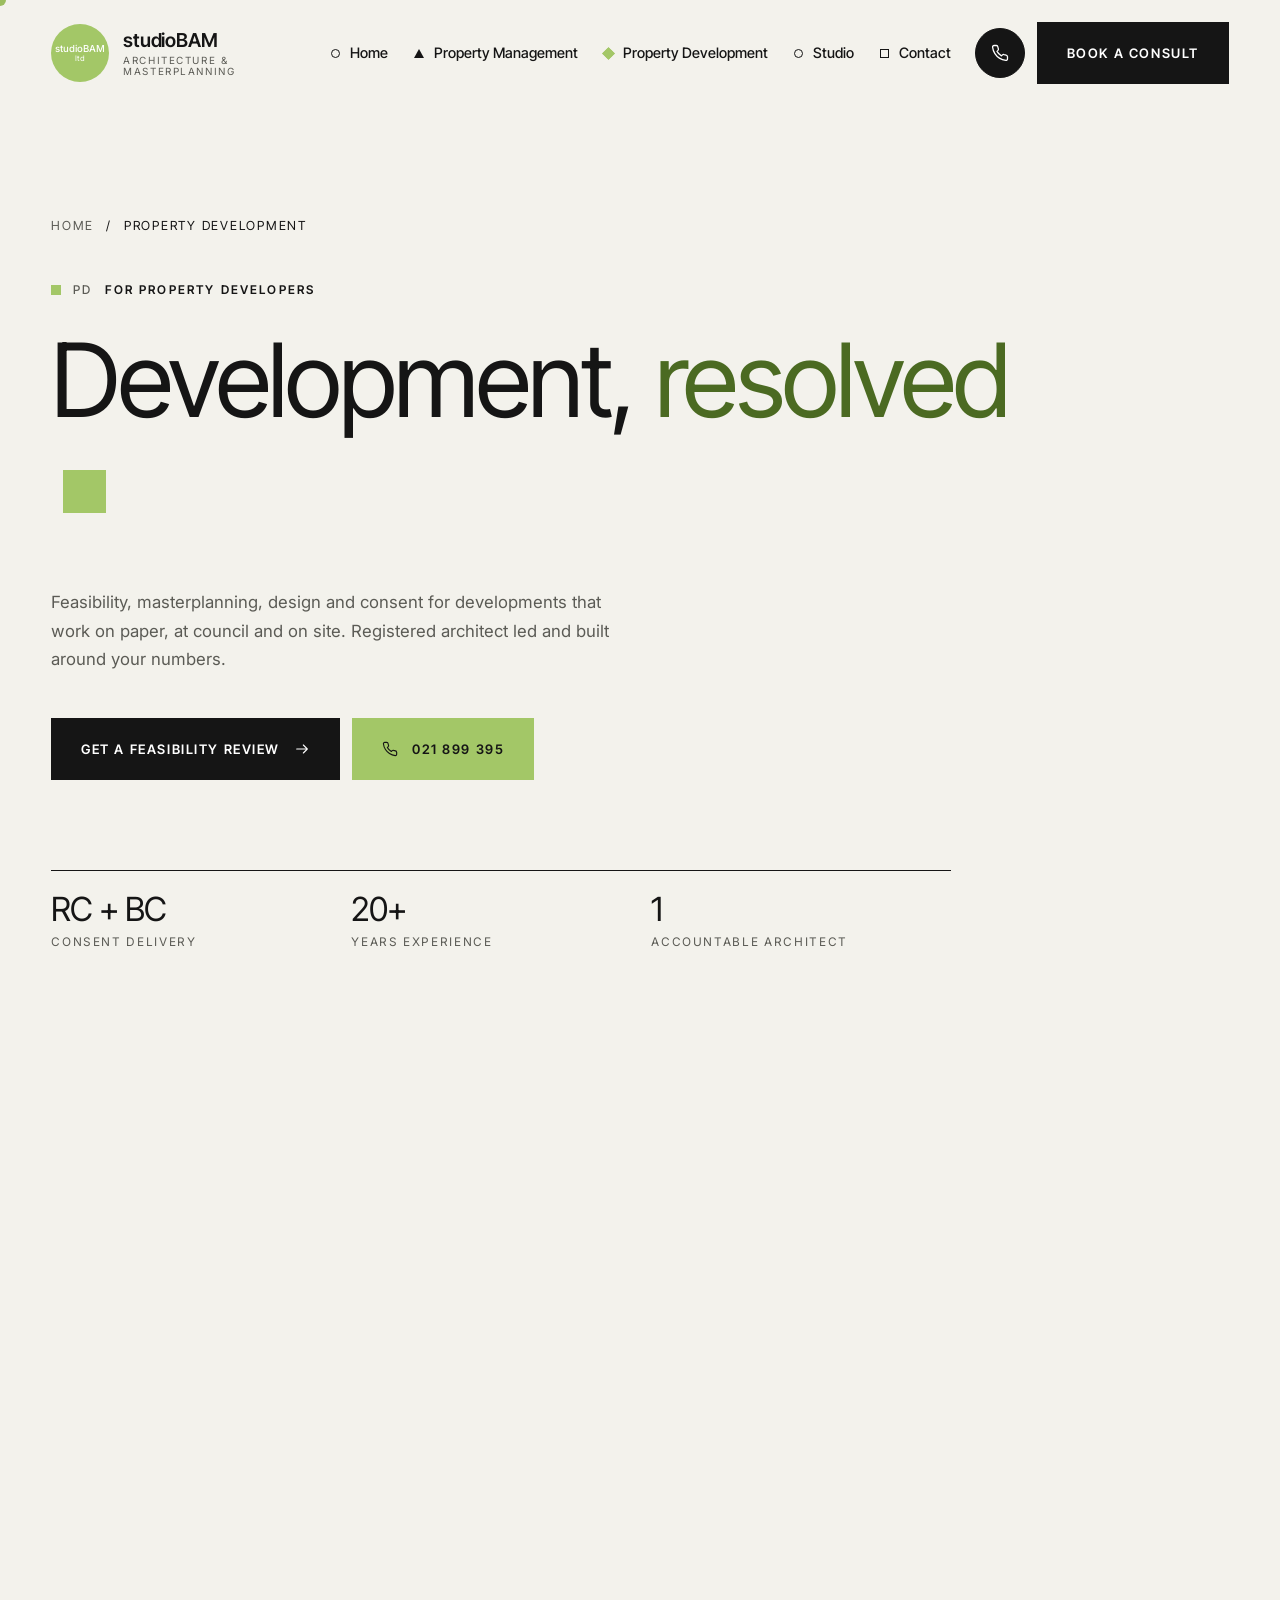
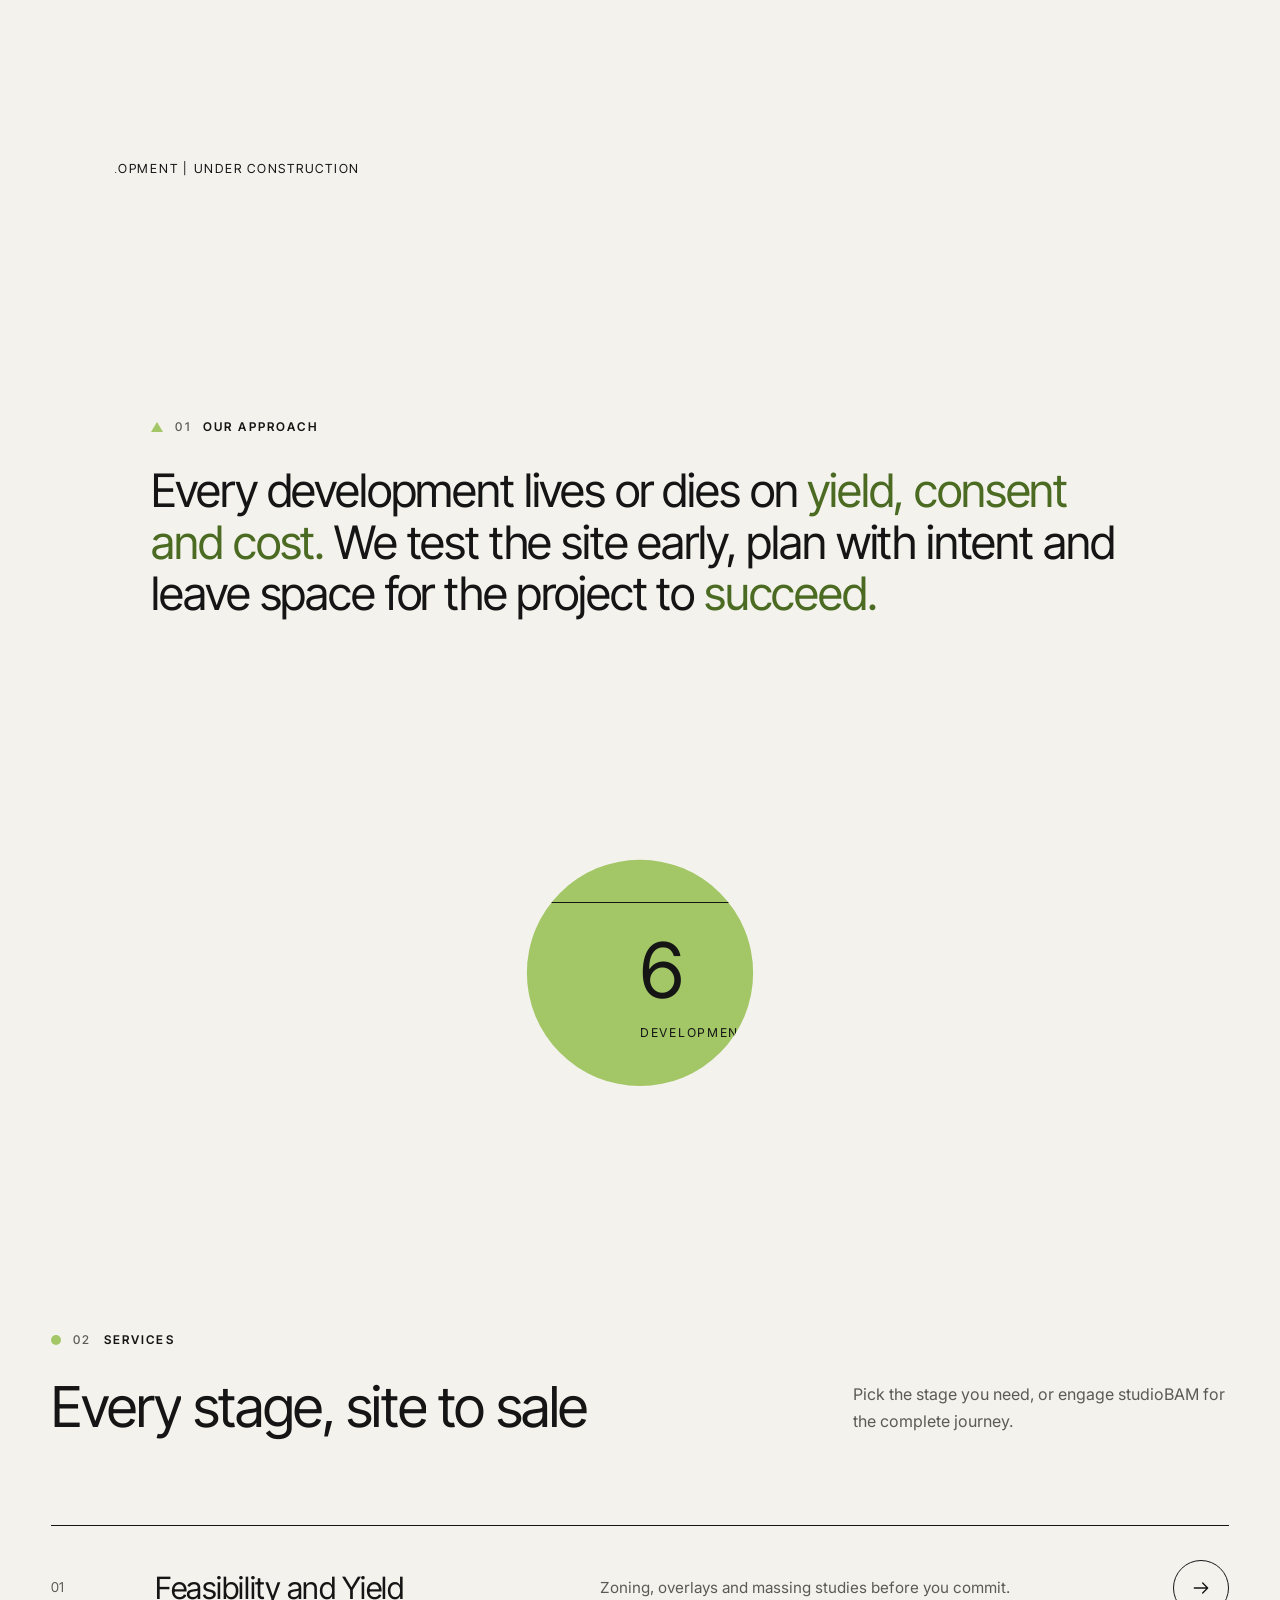
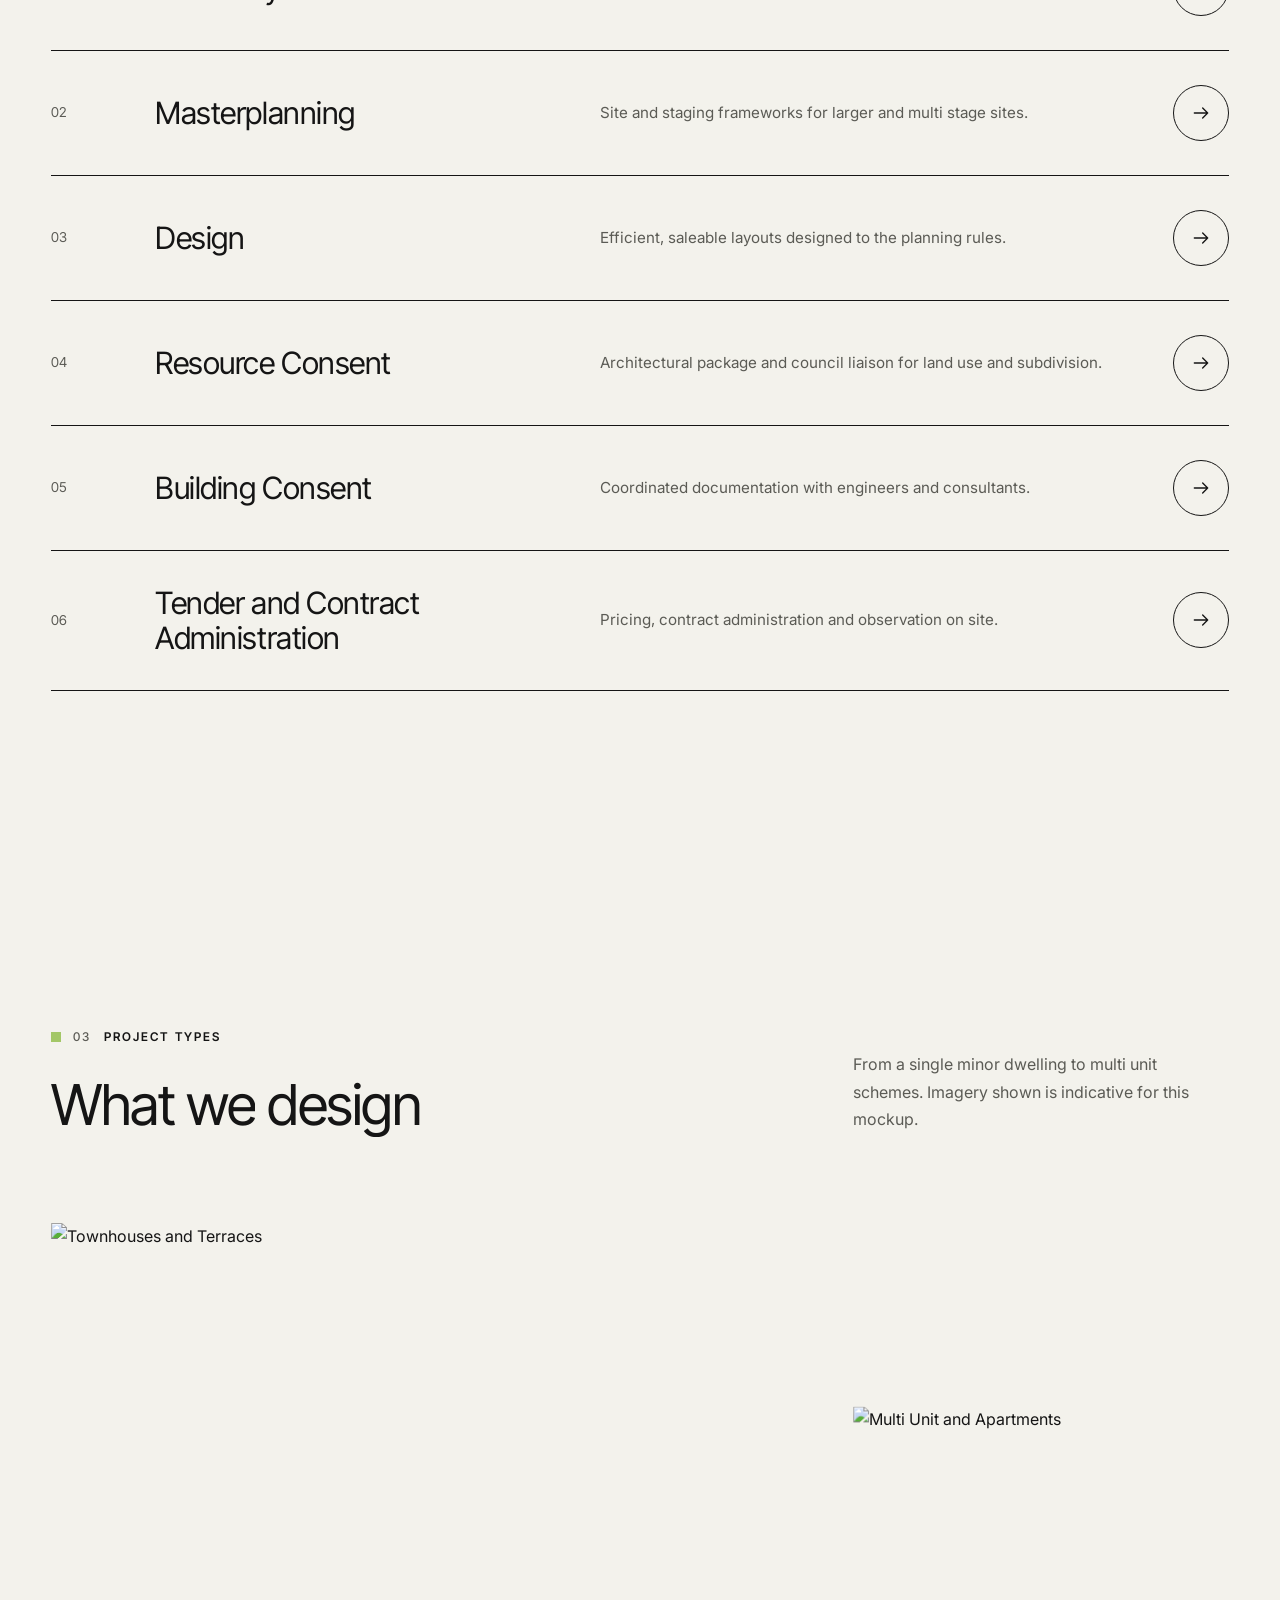
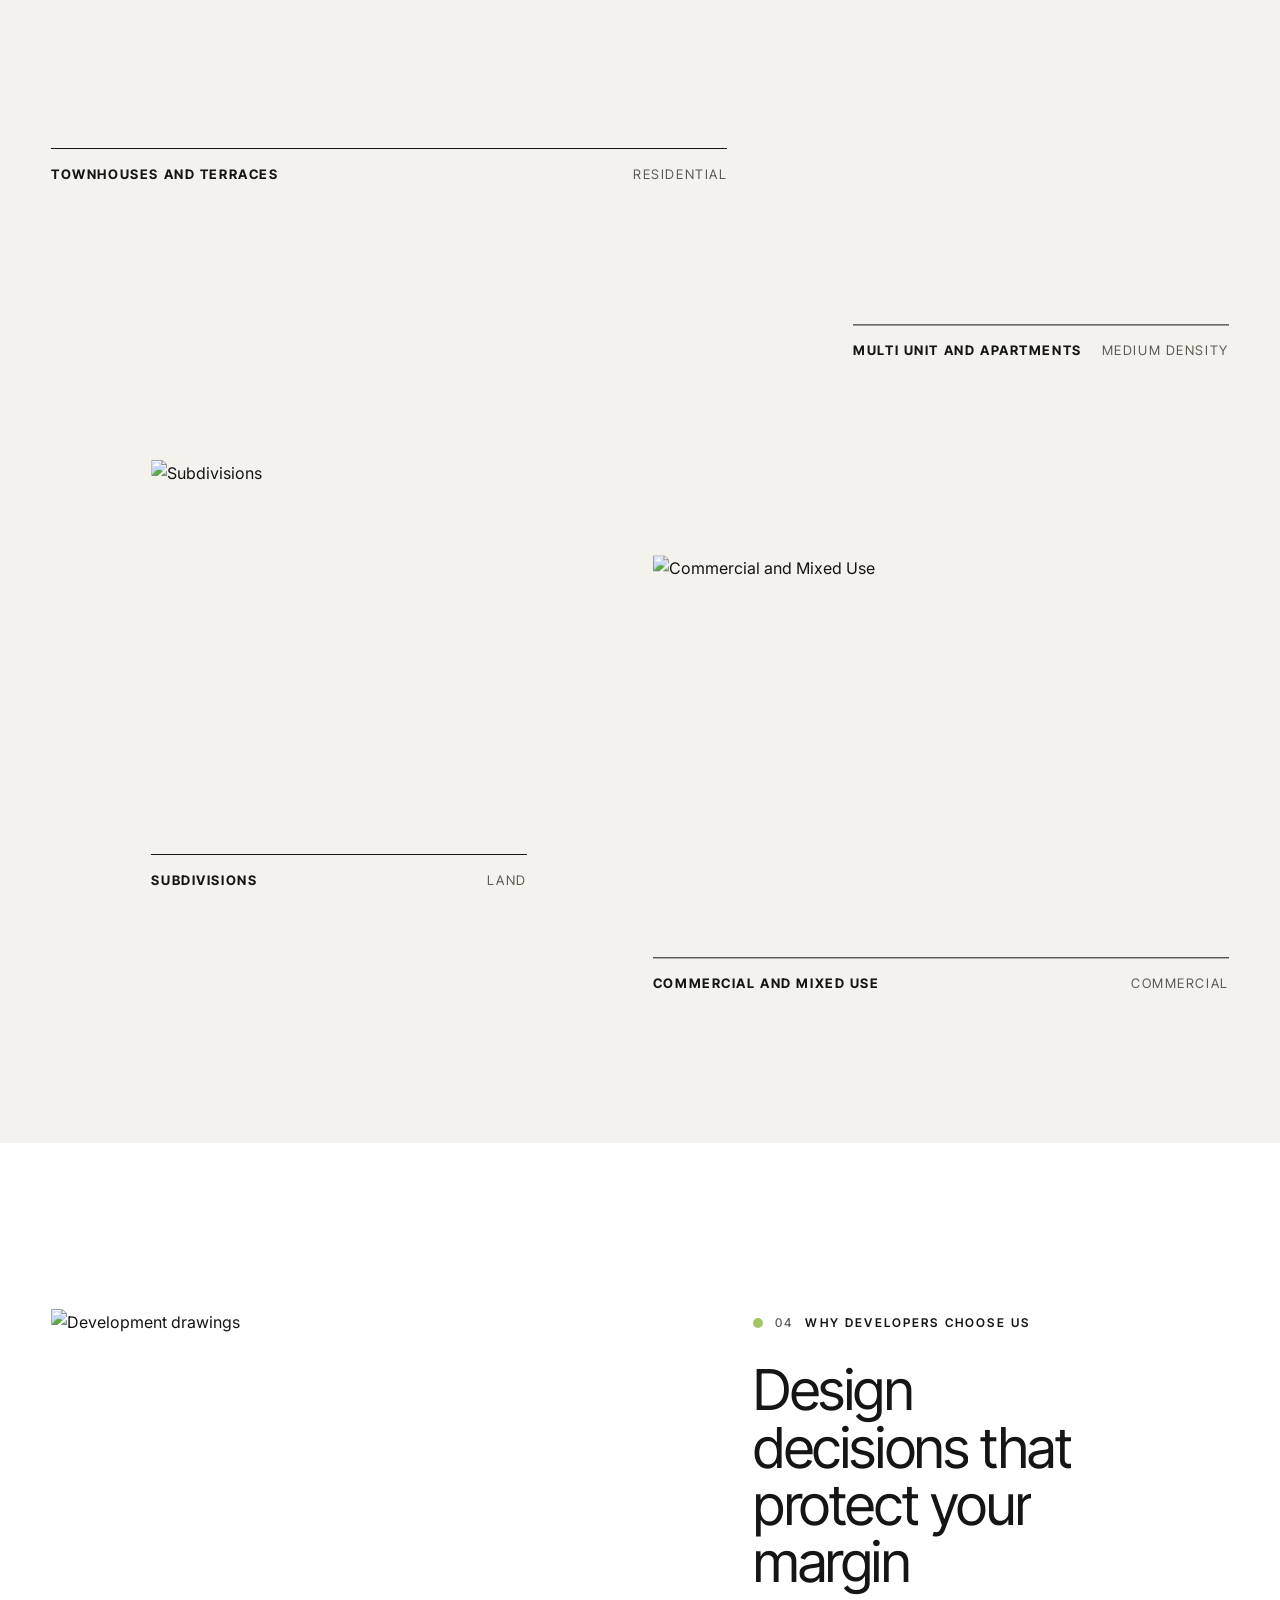
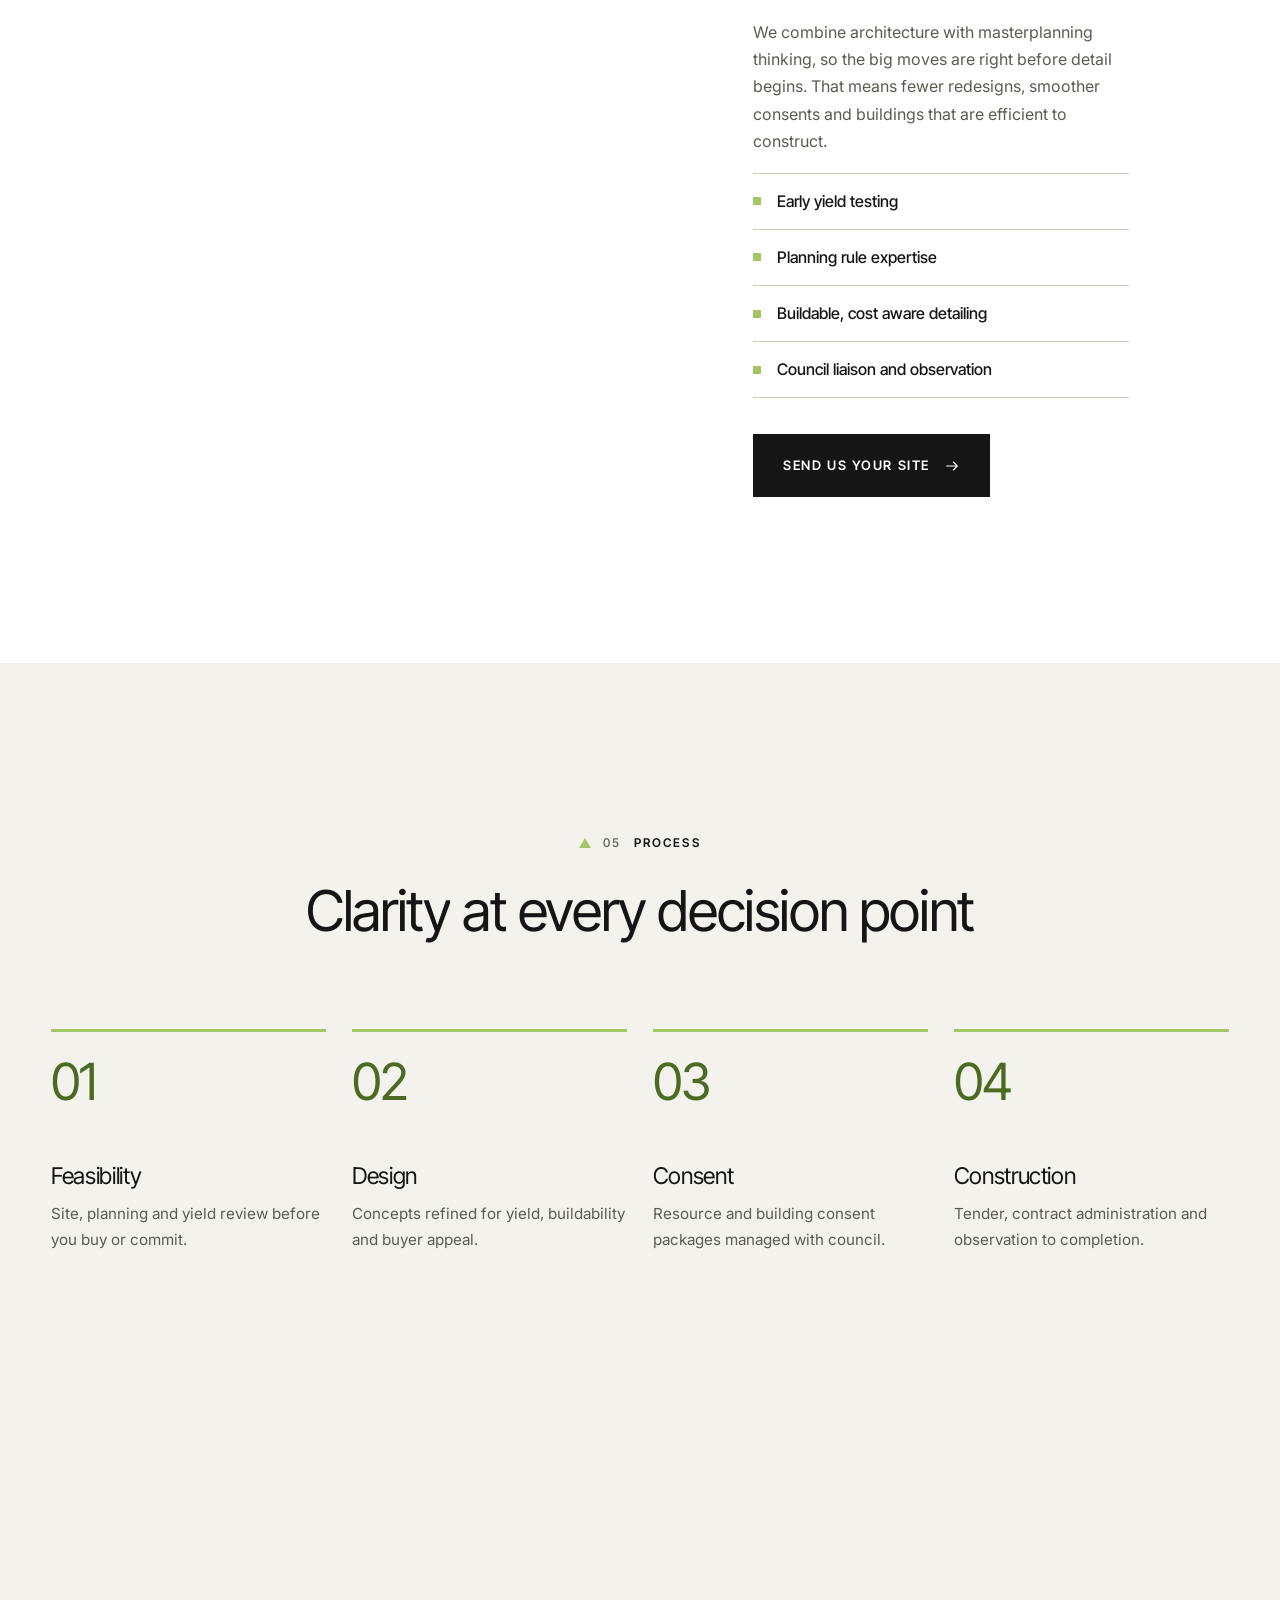
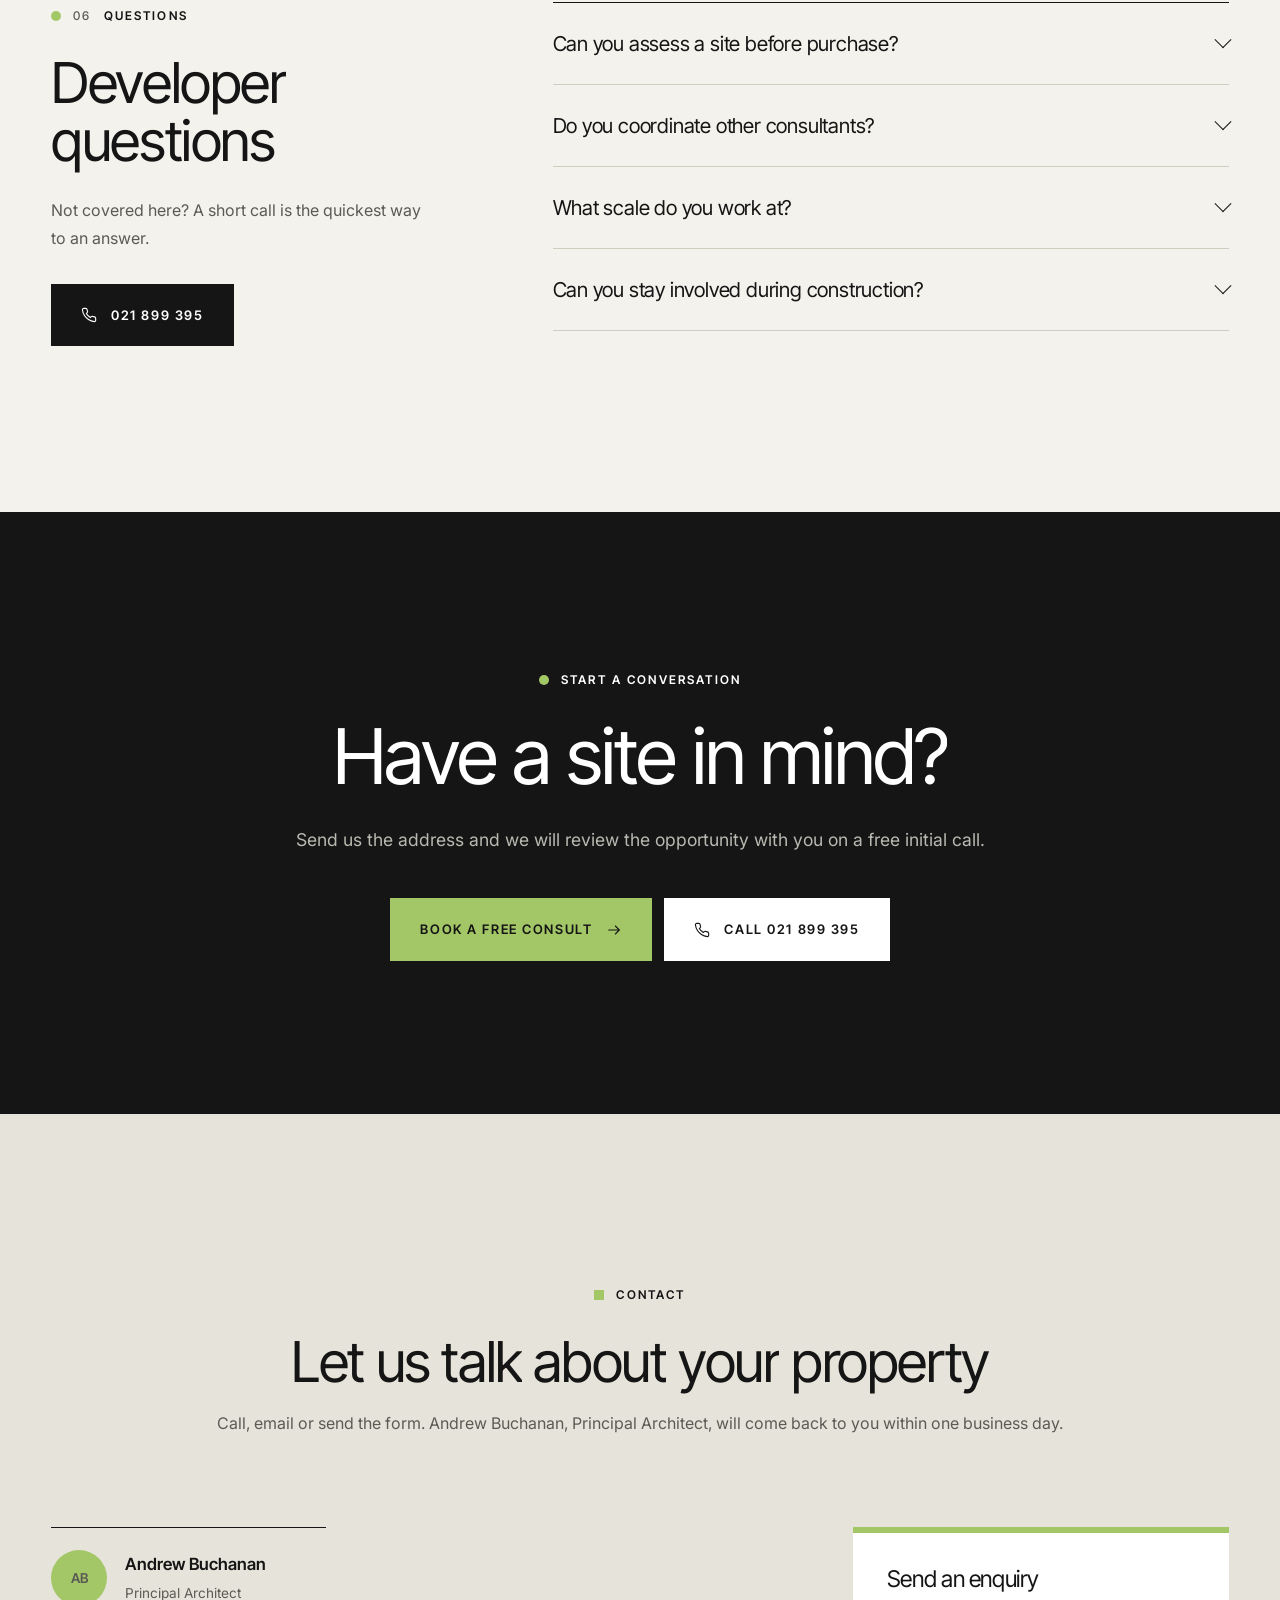
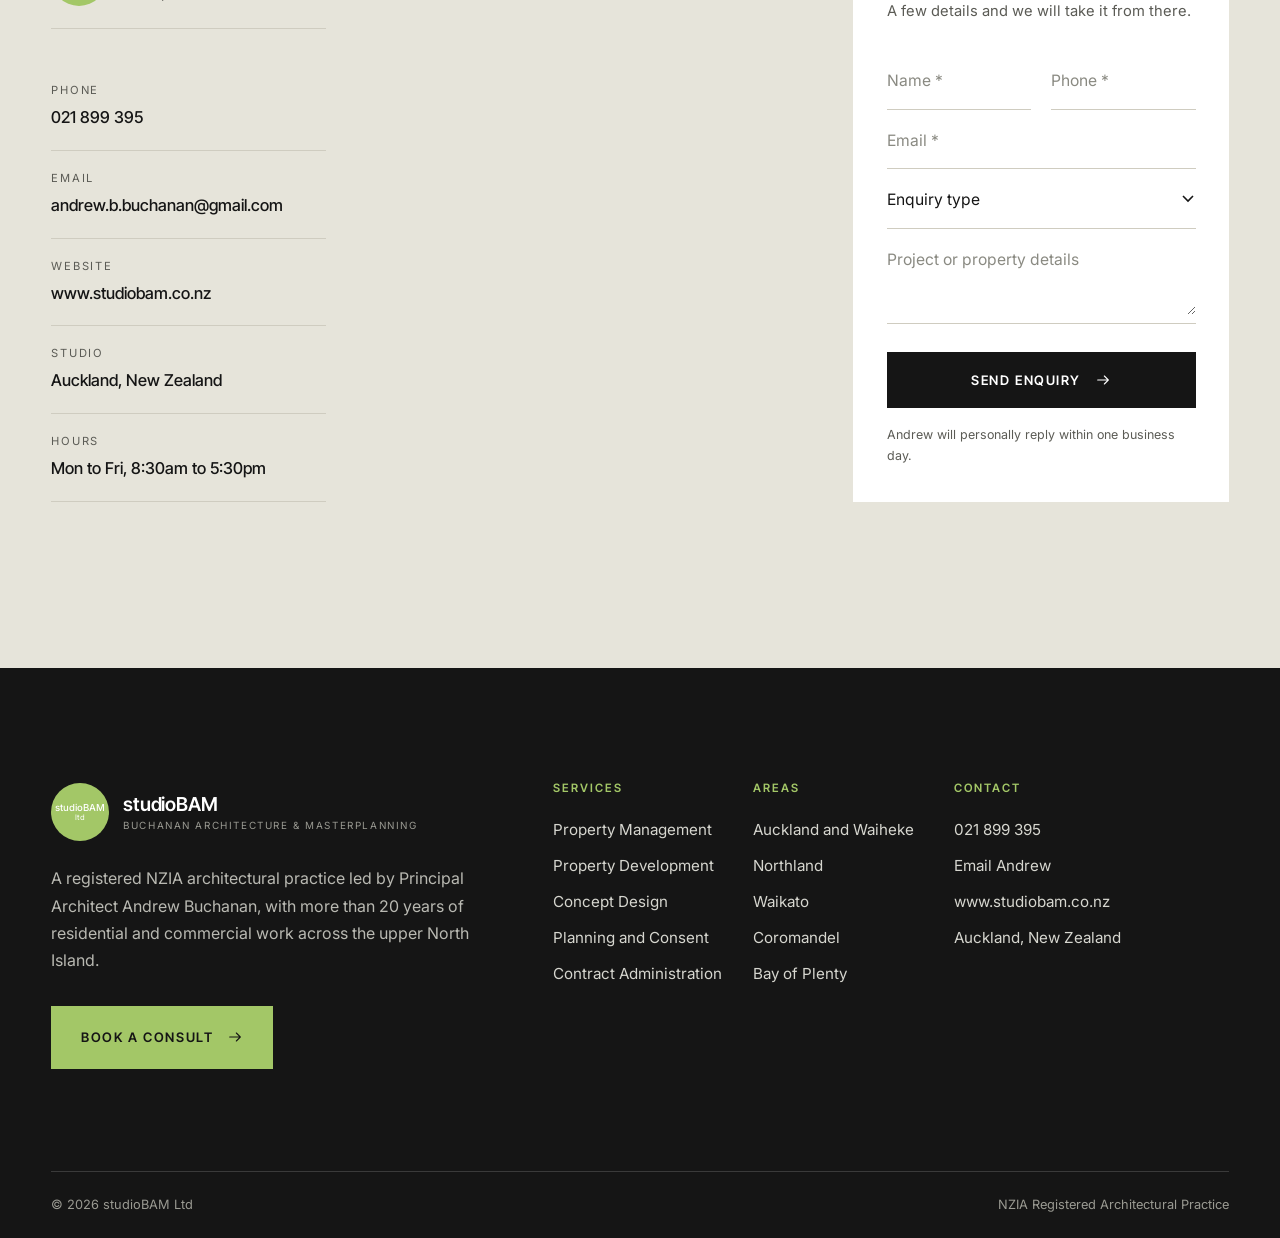
==== commit 2c7f86cd: "Remove hero form and footer wordmark, fix image reveal, add scroll animations" ====
--- a/property-development.html
+++ b/property-development.html
@@ -35,21 +35,6 @@
       <div class="btns"><a href="#contact" class="btn btn-ink">Get a Feasibility Review <svg viewBox="0 0 24 24" fill="none" stroke="currentColor" stroke-width="1.6" stroke-linecap="round" stroke-linejoin="round"><path d="M4 12h16M14 6l6 6-6 6"/></svg></a><a href="tel:+6421899395" class="btn btn-green"><svg viewBox="0 0 24 24" fill="none" stroke="currentColor" stroke-width="1.7" stroke-linecap="round" stroke-linejoin="round"><path d="M22 16.9v3a2 2 0 0 1-2.2 2 19.8 19.8 0 0 1-8.6-3.1 19.5 19.5 0 0 1-6-6A19.8 19.8 0 0 1 2.1 4.2 2 2 0 0 1 4.1 2h3a2 2 0 0 1 2 1.7c.1.9.4 1.8.7 2.7a2 2 0 0 1-.5 2.1L8 9.8a16 16 0 0 0 6 6l1.3-1.3a2 2 0 0 1 2.1-.4c.9.3 1.8.6 2.7.7a2 2 0 0 1 1.7 2z"/></svg> 021 899 395</a></div>
       <div class="hero-facts"><div><strong>RC + BC</strong><span>Consent delivery</span></div><div><strong>20+</strong><span>Years experience</span></div><div><strong>1</strong><span>Accountable architect</span></div></div>
     </div>
-    <div class="hero-form"><div class="form-card">
-  <h3>Discuss your development</h3>
-  <p class="form-sub">Share the site and your goals.</p>
-  <form data-enquiry id="hero-form">
-    <div class="fields">
-      <div class="two"><div class="field"><input type="text" placeholder="Name *" required aria-label="Name"></div><div class="field"><input type="tel" placeholder="Phone *" required aria-label="Phone"></div></div>
-      <div class="field"><input type="email" placeholder="Email *" required aria-label="Email"></div>
-      <div class="field"><select aria-label="Enquiry type" data-service-select><option value="" selected disabled>Enquiry type</option><option>Feasibility or yield study</option><option>Townhouses or terrace housing</option><option>Multi unit or apartments</option><option>Subdivision</option><option>Masterplanning</option><option>Commercial development</option><option>Contract administration</option><option>Something else</option></select></div>
-      <div class="field"><textarea placeholder="Project or property details" aria-label="Details"></textarea></div>
-    </div>
-    <button class="btn btn-ink btn-block" type="submit">Request Feasibility Review <svg viewBox="0 0 24 24" fill="none" stroke="currentColor" stroke-width="1.6" stroke-linecap="round" stroke-linejoin="round"><path d="M4 12h16M14 6l6 6-6 6"/></svg></button>
-    <p class="form-note">Andrew will personally reply within one business day.</p>
-  </form>
-  <div class="form-success"><span class="tick"><svg viewBox="0 0 24 24" fill="none" stroke="#151515" stroke-width="2"><path d="M5 12.5l4.5 4.5L19 7.5"/></svg></span><h3>Thank you</h3><p class="form-sub">Your enquiry is with Andrew. Expect a reply within one business day.</p></div>
-</div></div>
   </div>
 </section>
 <div class="band"><img src="https://images.unsplash.com/photo-1531834685032-c34bf0d84c77?auto=format&fit=crop&w=2400&q=80" alt="Development | Under construction" data-parallax=".12"><span class="band-caption">Development | Under construction</span></div>
@@ -147,7 +132,6 @@
     </div>
     <div class="f-bottom"><span>&copy; <span id="year">2026</span> studioBAM Ltd</span><span>NZIA Registered Architectural Practice</span></div>
   </div>
-  <p class="f-word" aria-hidden="true">studioBAM</p>
 </footer>
 <a href="tel:+6421899395" class="float-call" aria-label="Call now"><i><svg viewBox="0 0 24 24" fill="none" stroke="currentColor" stroke-width="1.7" stroke-linecap="round" stroke-linejoin="round"><path d="M22 16.9v3a2 2 0 0 1-2.2 2 19.8 19.8 0 0 1-8.6-3.1 19.5 19.5 0 0 1-6-6A19.8 19.8 0 0 1 2.1 4.2 2 2 0 0 1 4.1 2h3a2 2 0 0 1 2 1.7c.1.9.4 1.8.7 2.7a2 2 0 0 1-.5 2.1L8 9.8a16 16 0 0 0 6 6l1.3-1.3a2 2 0 0 1 2.1-.4c.9.3 1.8.6 2.7.7a2 2 0 0 1 1.7 2z"/></svg></i>Call Now</a>
 <button class="to-top" aria-label="Back to top"><svg viewBox="0 0 24 24" fill="none" stroke="currentColor" stroke-width="1.8"><path d="M12 20V4M6 10l6-6 6 6"/></svg></button>
--- a/styles.css
+++ b/styles.css
@@ -328,7 +328,7 @@
 .site-footer h4{font-family:var(--sans);font-size:.72rem;letter-spacing:.18em;text-transform:uppercase;color:var(--green);font-weight:600;margin-bottom:22px}
 .site-footer ul{list-style:none;margin:0;padding:0;display:grid;gap:10px;color:#d6d6cf;font-size:.95rem}
 .site-footer a:hover{color:var(--green)}
-.f-word{font-family:var(--sans);font-weight:500;font-size:clamp(4rem,18vw,19rem);letter-spacing:-.06em;line-height:.8;color:var(--green);white-space:nowrap;margin:0;transform:translateY(.12em)}
+.f-word{display:none;font-family:var(--sans);font-weight:500;font-size:clamp(4rem,18vw,19rem);letter-spacing:-.06em;line-height:.8;color:var(--green);white-space:nowrap;margin:0;transform:translateY(.12em)}
 .f-bottom{display:flex;justify-content:space-between;flex-wrap:wrap;gap:12px;font-size:.8rem;color:#9a9a92;border-top:1px solid var(--rule-dark);padding:22px 0}
 .site-footer .logo-text span{color:#9a9a92}
 
@@ -415,3 +415,71 @@
 .phone-num{white-space:nowrap}
 @media (max-width:1440px) and (min-width:1181px){.phone-num{display:none}.main-nav ul{gap:26px}.main-nav a{font-size:.9rem}}
 .hero-facts span{display:block;line-height:1.4;margin-top:8px}
+
+/* Hero without form: copy spans wider, negative space on the right */
+.hero-copy{grid-column:1/11}
+.hero h1{font-size:clamp(3.2rem,8vw,8.4rem)}
+.hero-facts{max-width:900px}
+.site-footer{padding-bottom:0}
+
+/* ===== Scroll effects ===== */
+/* Masked word reveal for headings */
+.split-h .wl{display:inline-block;overflow:hidden;vertical-align:top;padding-bottom:.08em;margin-bottom:-.08em}
+.split-h .wi{display:inline-block;transform:translateY(105%);transition:transform 1.1s var(--ease)}
+.split-h.in .wi{transform:none}
+
+/* Expanding image band */
+.band{clip-path:inset(var(--inset,8%) var(--inset,8%) var(--inset,8%) var(--inset,8%));will-change:clip-path}
+.band-caption{transition:opacity .6s,transform .6s var(--ease)}
+
+/* Circle wipe for solid green sections */
+.wipe{clip-path:circle(var(--r,12%) at 50% 50%);will-change:clip-path}
+
+/* Pathway panels rise in with stagger */
+a.path{transform:translateY(80px);opacity:0;transition:transform 1.2s var(--ease),opacity 1s var(--ease)}
+a.path.in{transform:none;opacity:1}
+a.path.ink{transition-delay:.15s}
+a.path .pimg img{transform:scale(1.25);transition:transform 1.8s var(--ease)}
+a.path.in .pimg img{transform:scale(1)}
+a.path.in:hover .pimg img{transform:scale(1.08)}
+
+/* Service rows: line draws, content slides */
+.index a.row{opacity:1;transform:none}
+.index a.row::after{content:"";position:absolute;left:0;right:0;bottom:-1px;height:1px;background:var(--ink);transform:scaleX(0);transform-origin:left;transition:transform 1.2s var(--ease)}
+.on-dark .index a.row::after{background:#fff}
+.index a.row.in::after{transform:scaleX(1)}
+.index a.row>*{opacity:0;transform:translateX(-30px);transition:opacity .8s var(--ease),transform .9s var(--ease)}
+.index a.row.in>*{opacity:1;transform:none}
+.index a.row>*:nth-child(2){transition-delay:.08s}.index a.row>*:nth-child(3){transition-delay:.16s}.index a.row>*:nth-child(4){transition-delay:.24s}
+
+/* Label shapes spin in */
+.label i{transition:transform 1s var(--ease)}
+.reveal .label i,.label.pre i{transform:rotate(-180deg) scale(0)}
+.reveal.in .label i,.in .label i{transform:none}
+
+/* Works: caption line draws */
+a.work .cap{border-top-color:transparent;position:relative}
+a.work .cap::before{content:"";position:absolute;left:0;top:-1px;height:1px;width:100%;background:var(--ink);transform:scaleX(0);transform-origin:left;transition:transform 1.3s var(--ease) .3s}
+a.work.in .cap::before{transform:scaleX(1)}
+
+/* Stats pop */
+.stat{opacity:0;transform:translateY(40px);transition:opacity .9s var(--ease),transform .9s var(--ease)}
+.stats.in .stat{opacity:1;transform:none}
+.stats.in .stat:nth-child(2){transition-delay:.1s}.stats.in .stat:nth-child(3){transition-delay:.2s}.stats.in .stat:nth-child(4){transition-delay:.3s}
+
+/* Marquee driven by JS velocity */
+.marquee-track{animation:none}
+
+/* CTA scale in */
+.cta h2{transform:scale(.86);opacity:.2;transition:transform 1.4s var(--ease),opacity 1.2s var(--ease)}
+.cta .in h2,.cta .reveal.in h2{transform:none;opacity:1}
+
+/* Cursor follower (desktop) */
+.cursor{position:fixed;left:0;top:0;width:12px;height:12px;border-radius:50%;background:var(--green);pointer-events:none;z-index:300;transform:translate(-50%,-50%);transition:width .35s var(--ease),height .35s var(--ease),background .3s;mix-blend-mode:multiply;display:none}
+.cursor.big{width:64px;height:64px}
+@media (pointer:fine){.cursor{display:block}}
+
+@media (prefers-reduced-motion:reduce){
+  .split-h .wi,a.path,.index a.row>*,.stat,.cta h2{transform:none!important;opacity:1!important;transition:none!important}
+  .band,.wipe{clip-path:none!important}
+}
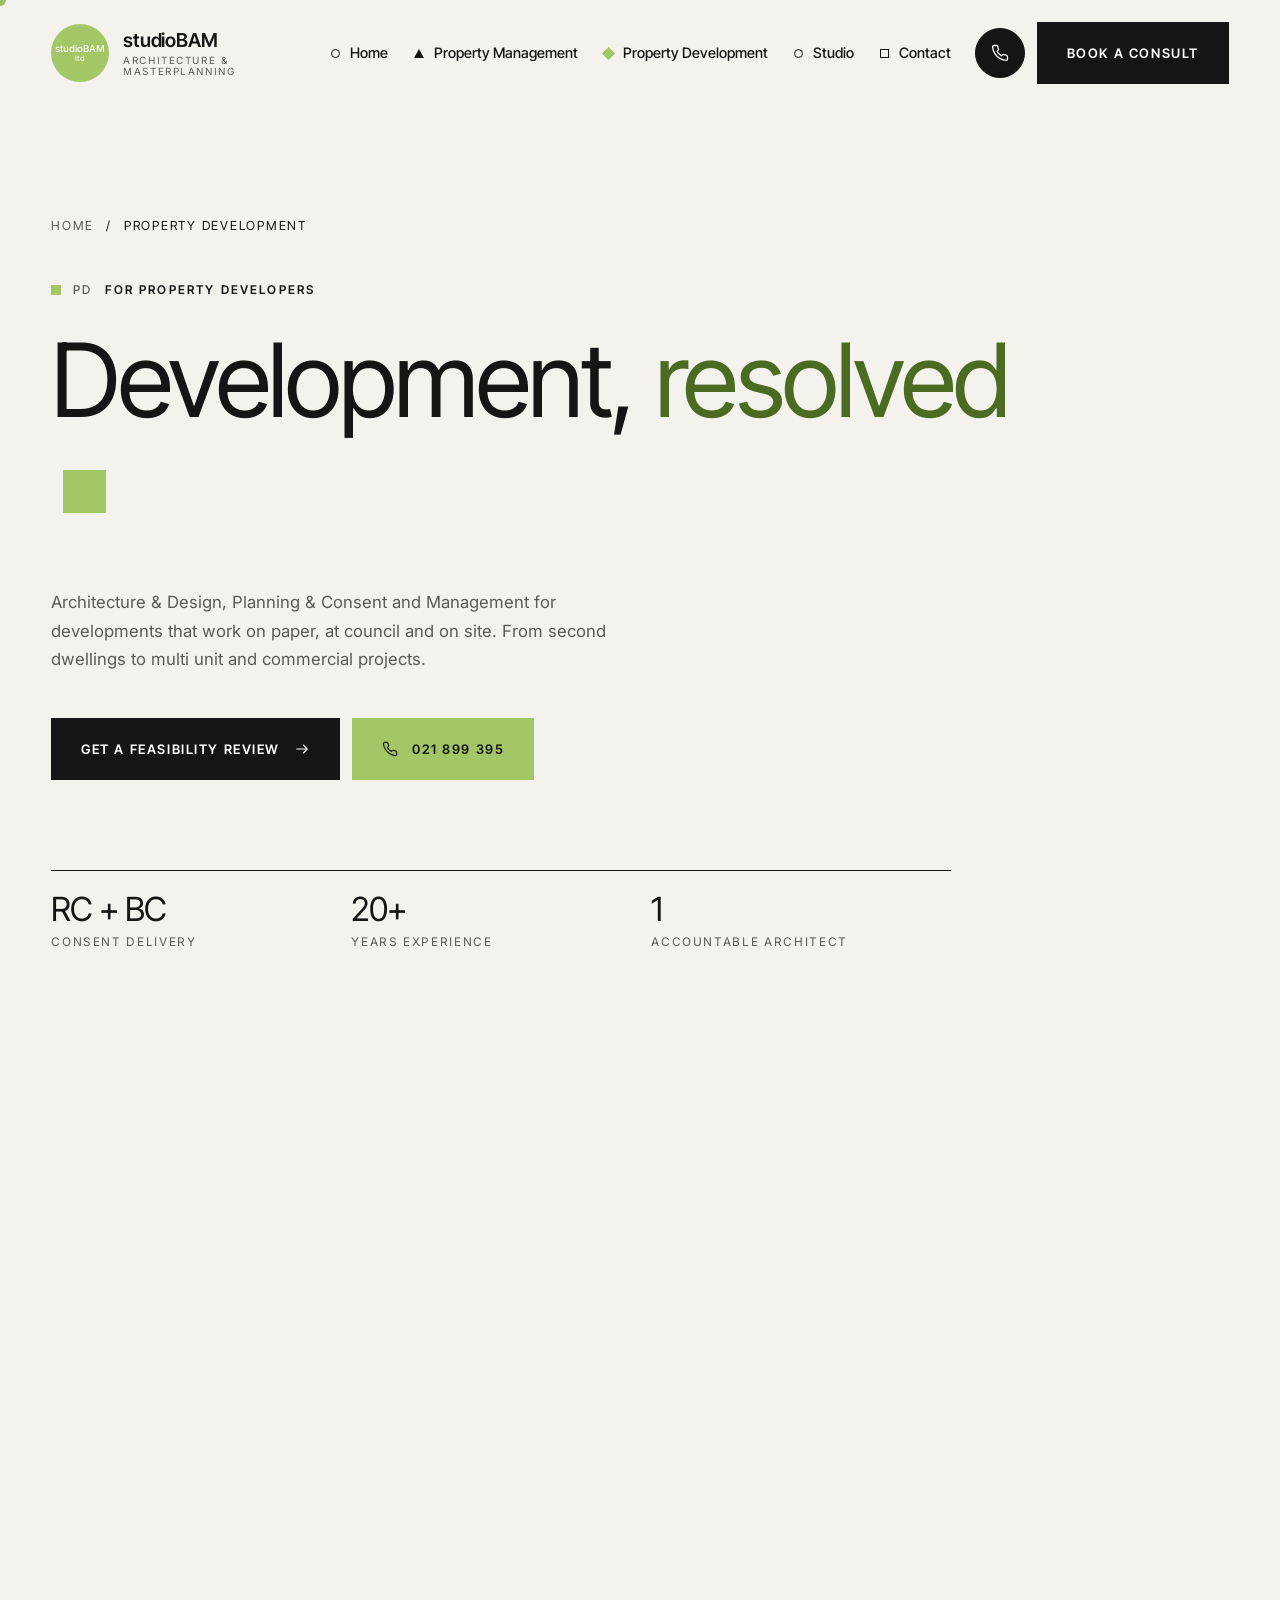
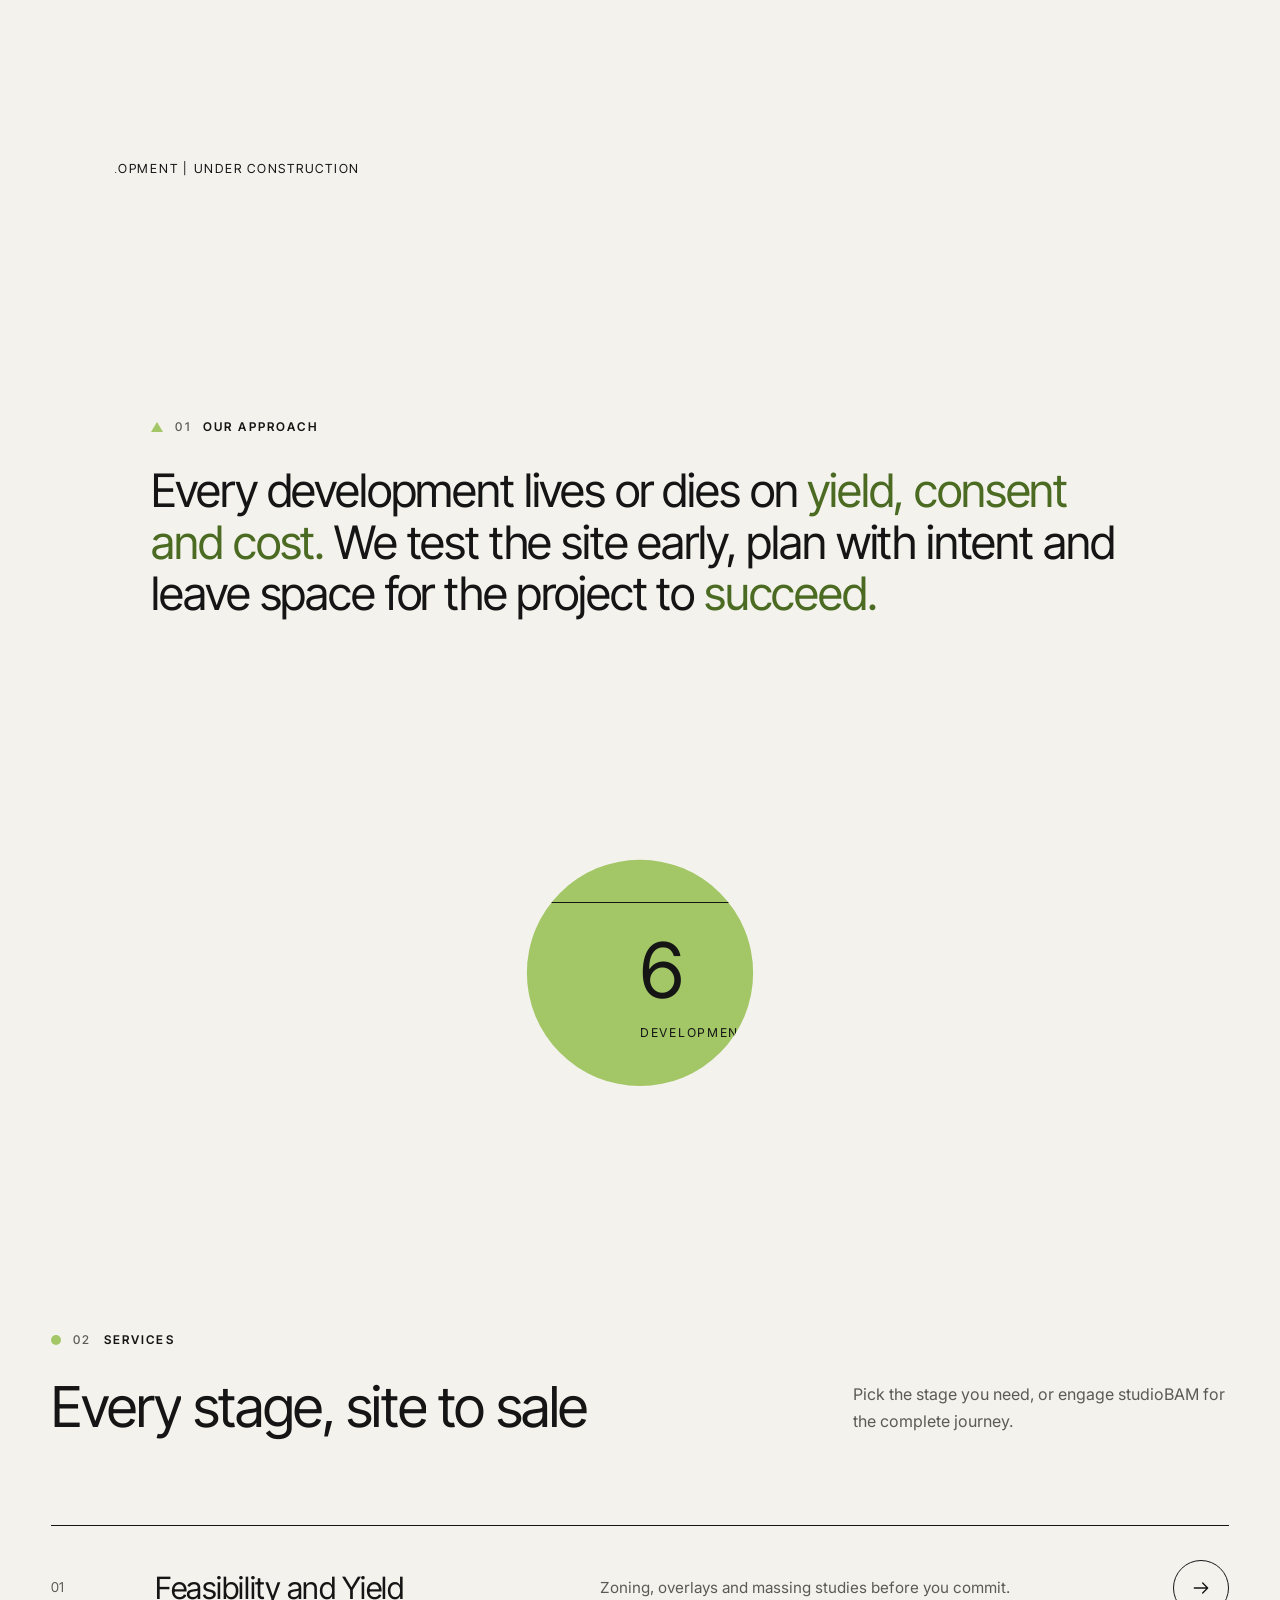
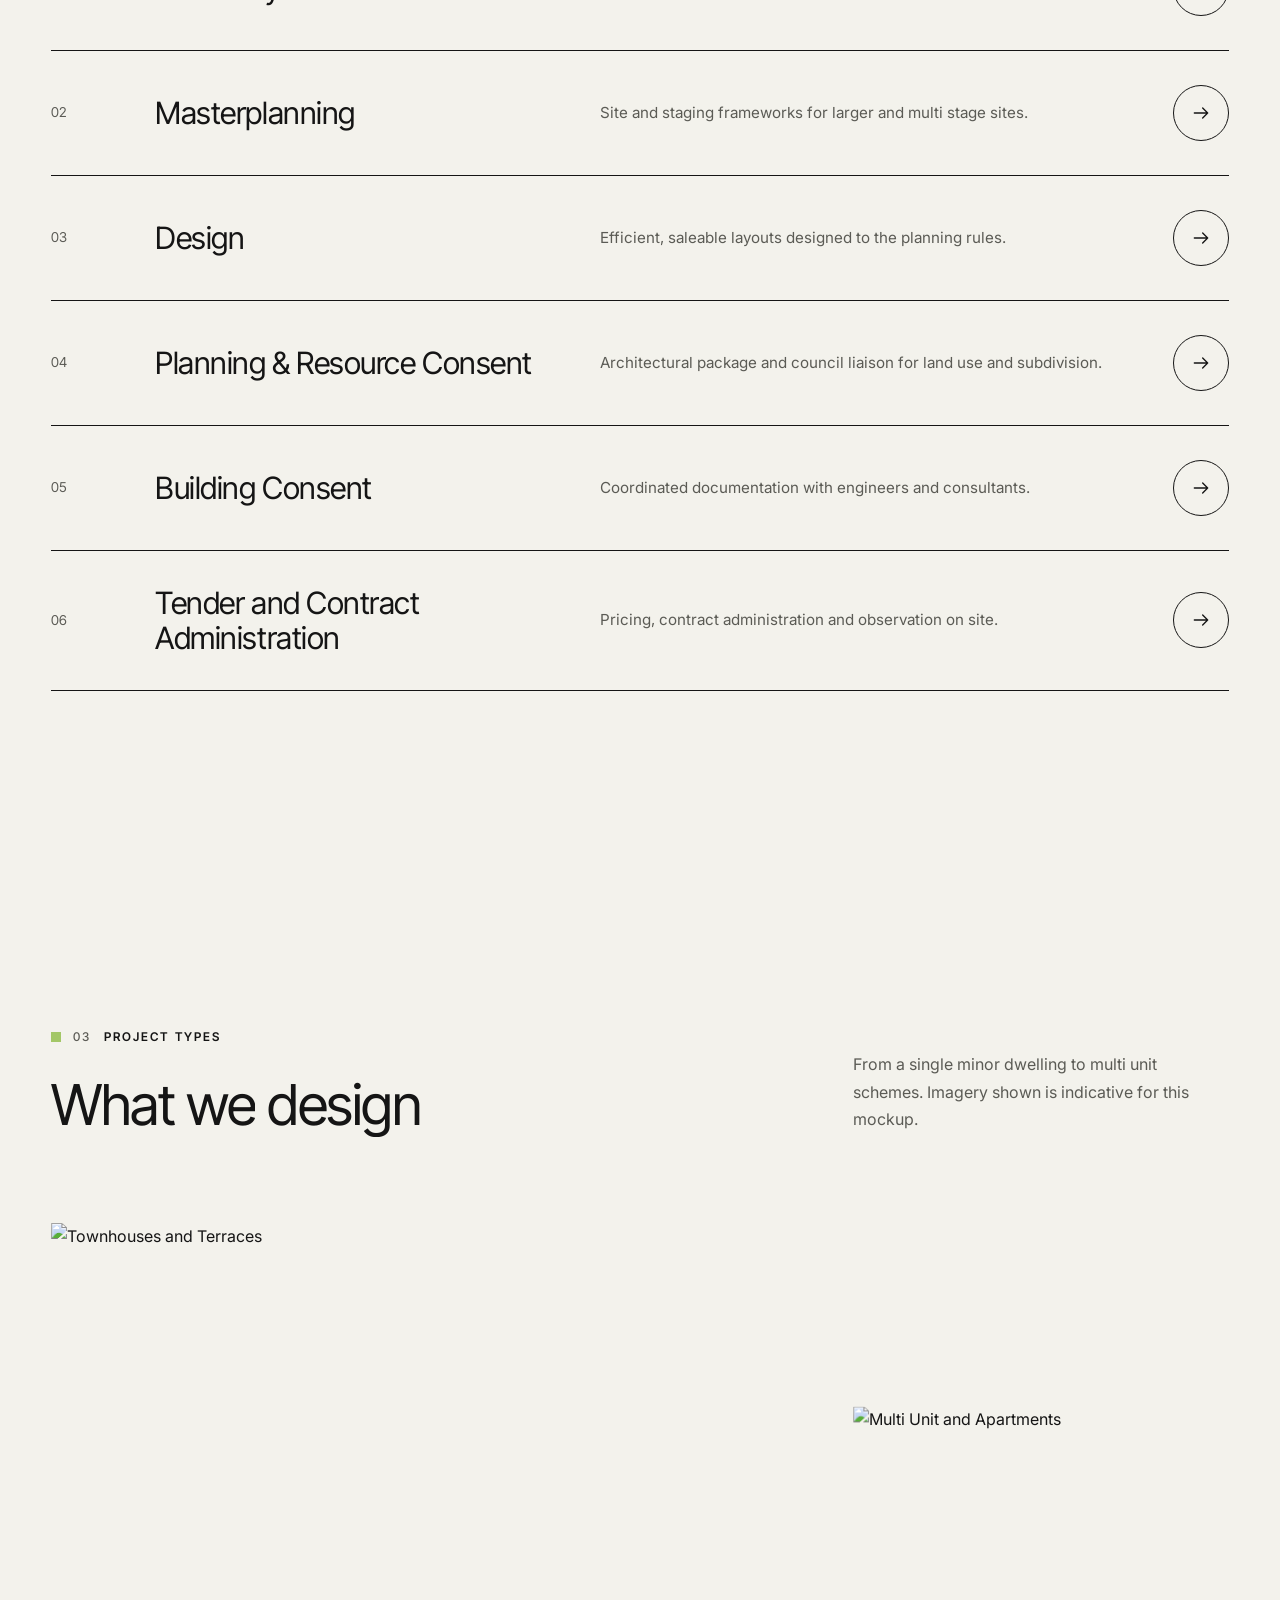
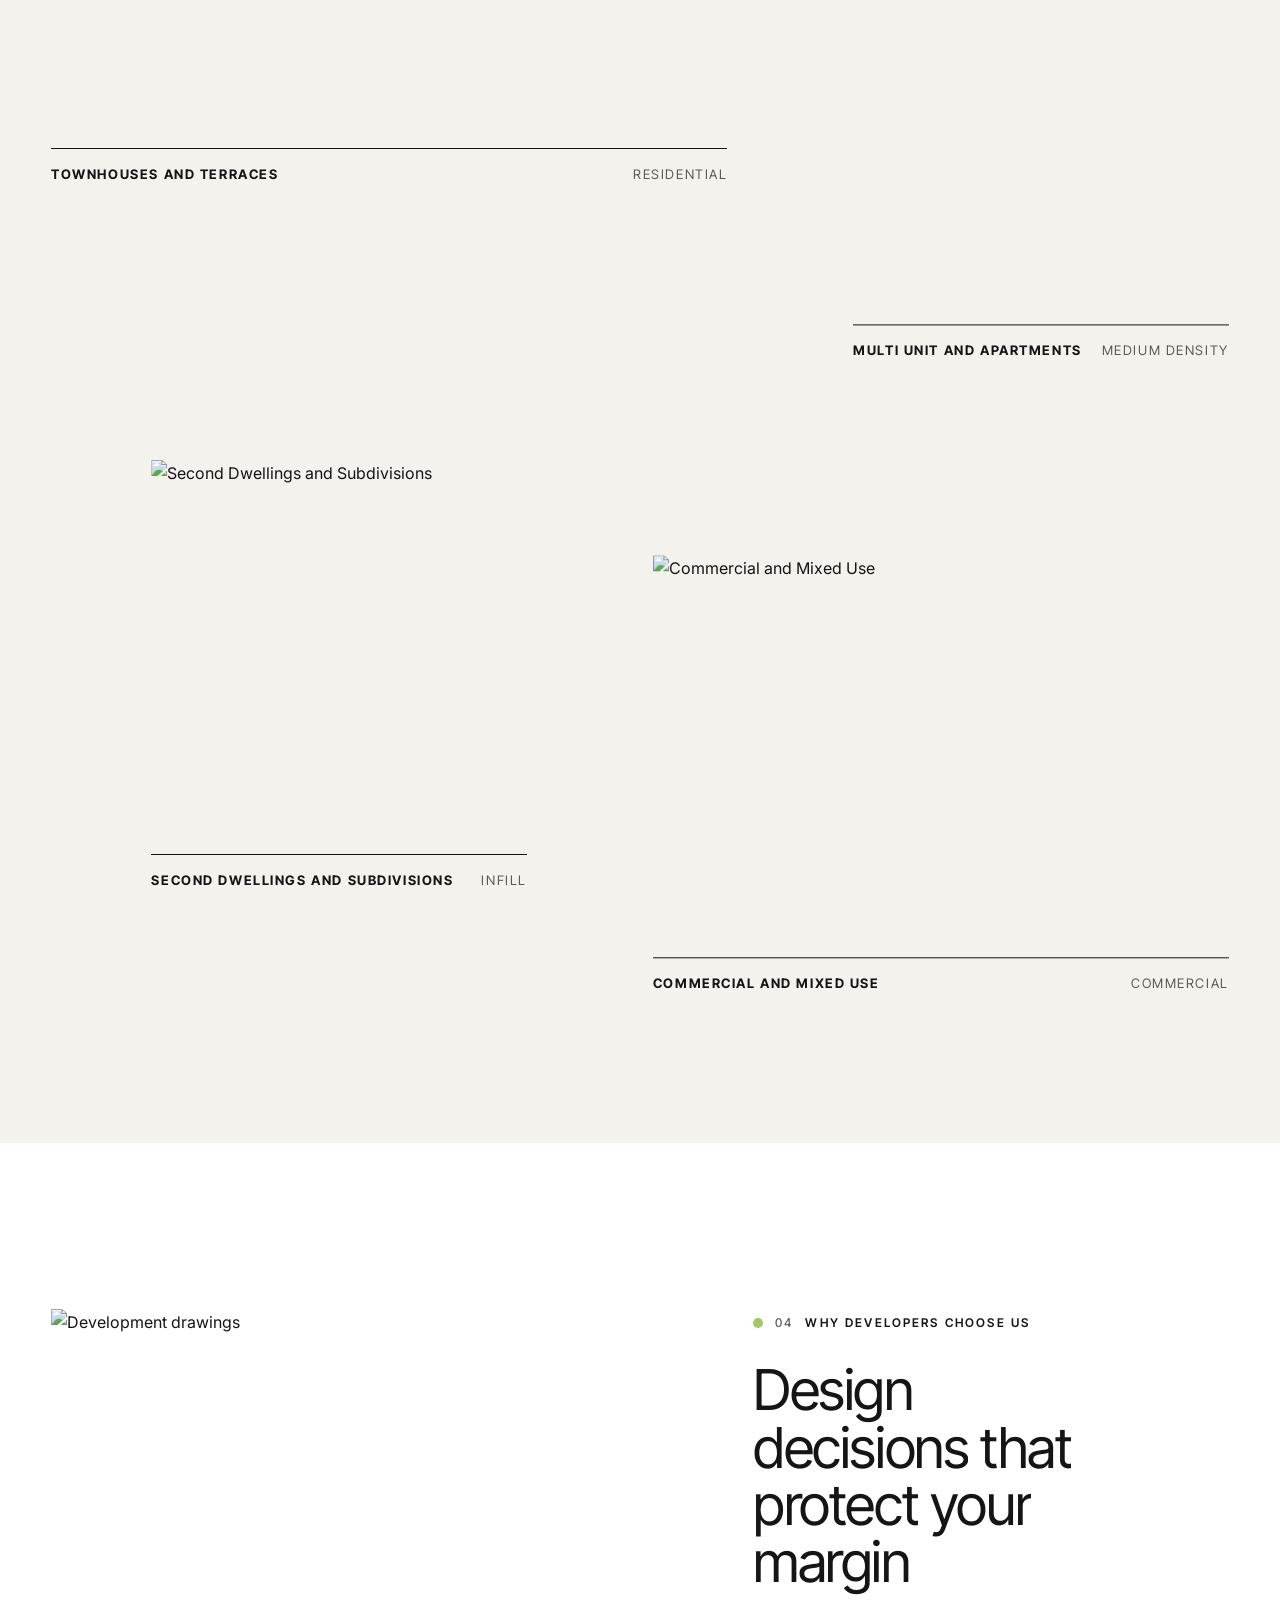
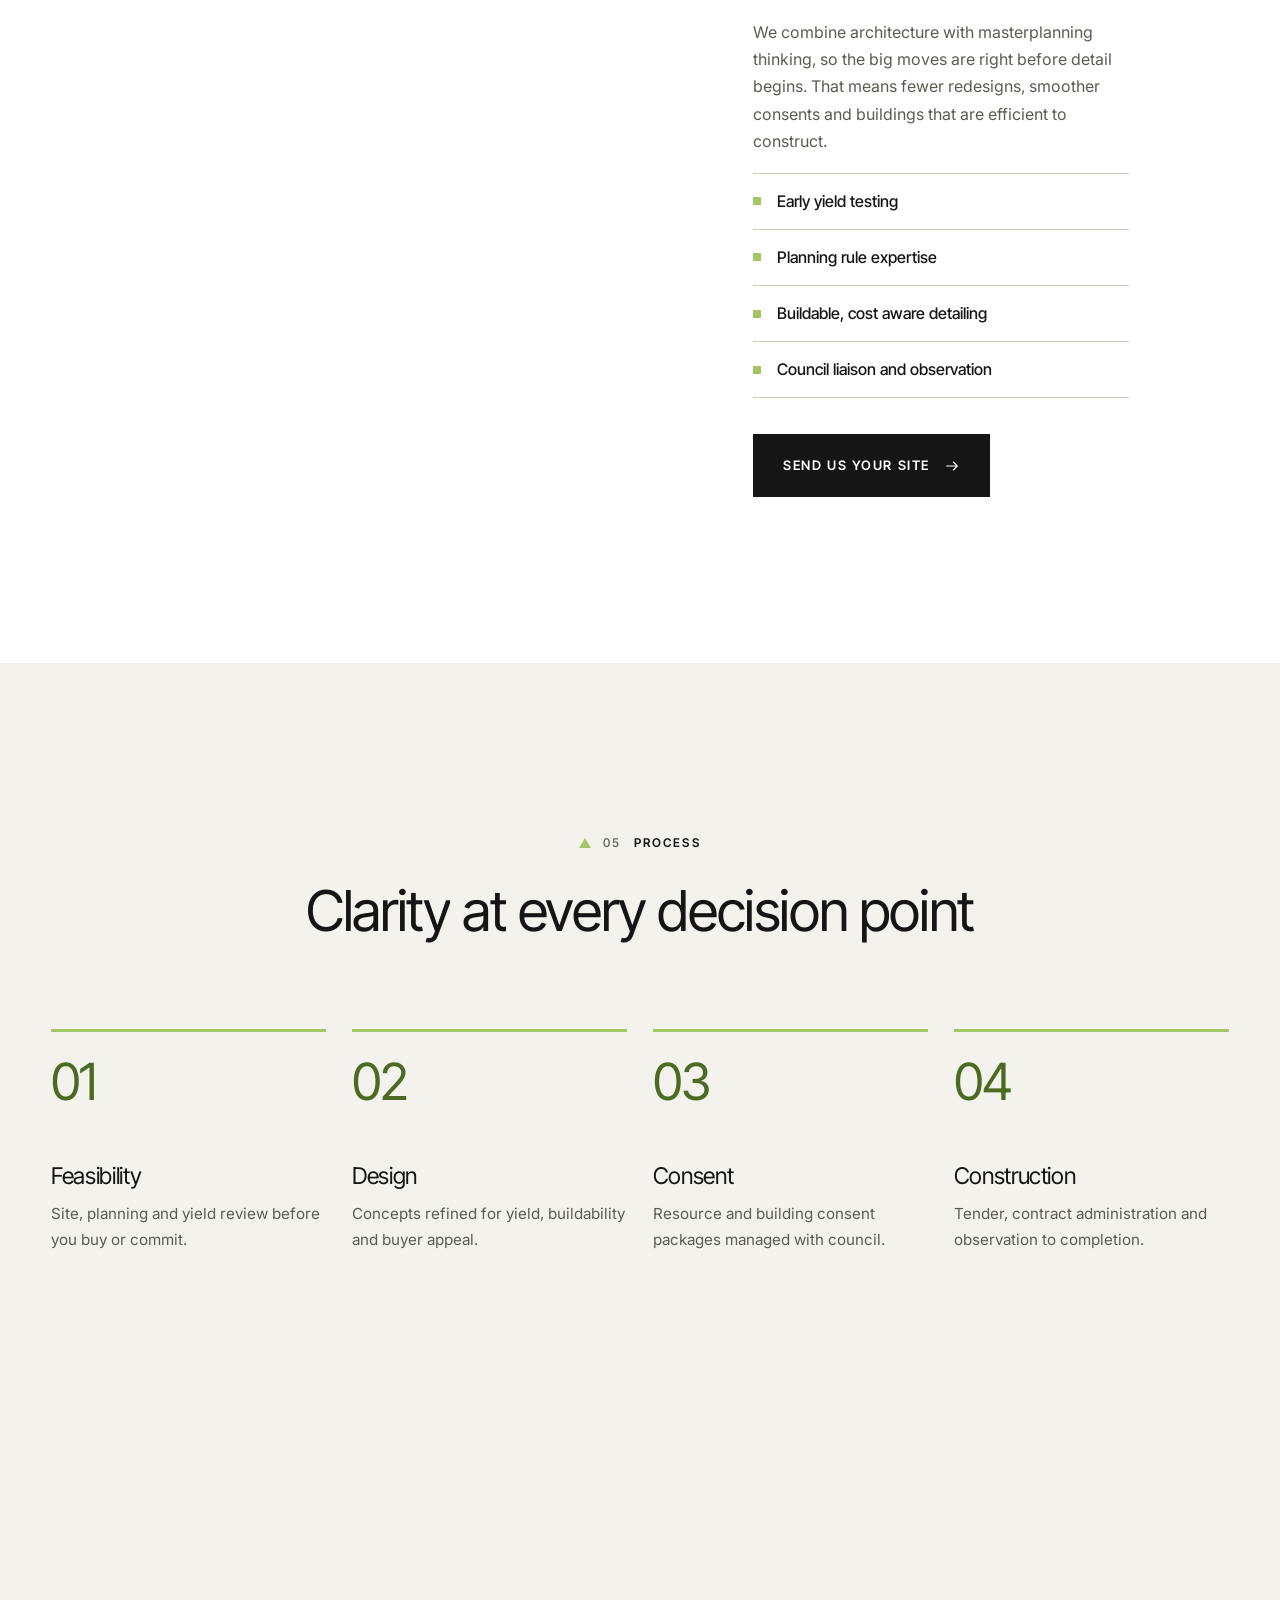
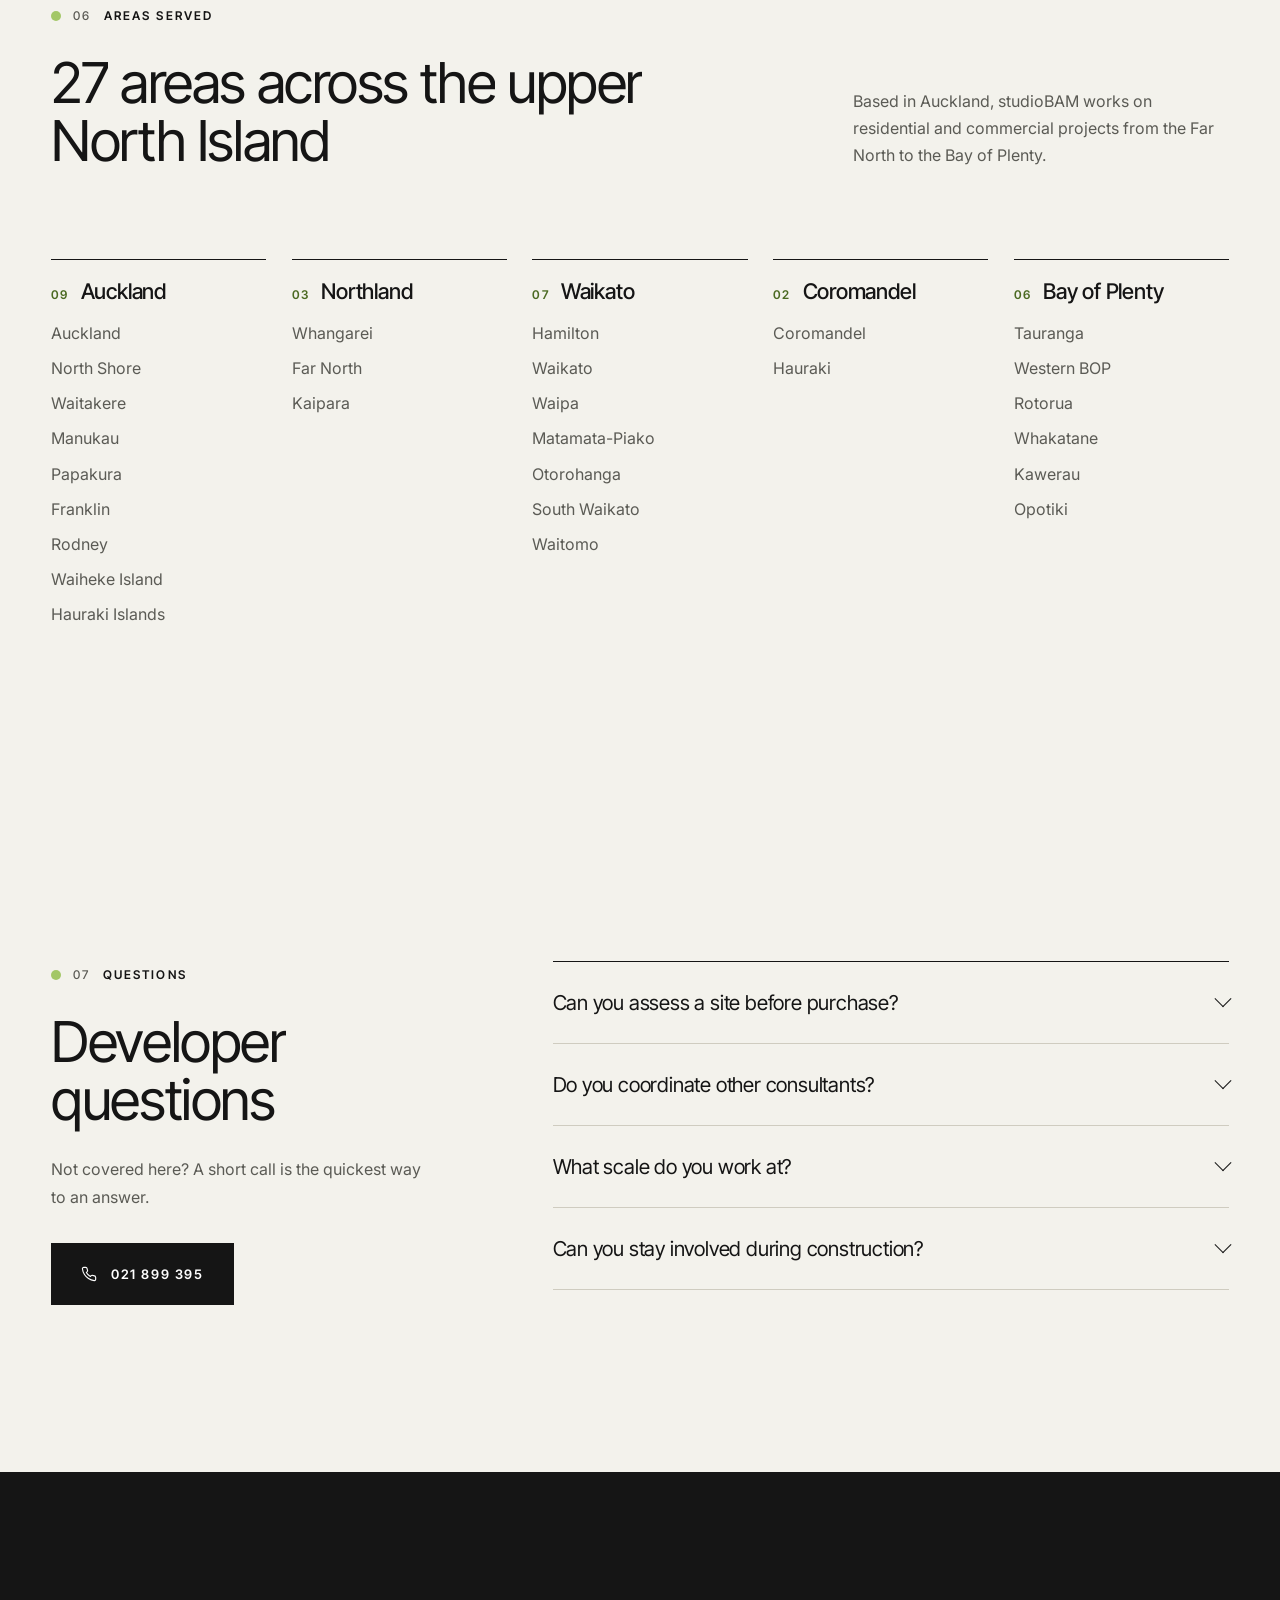
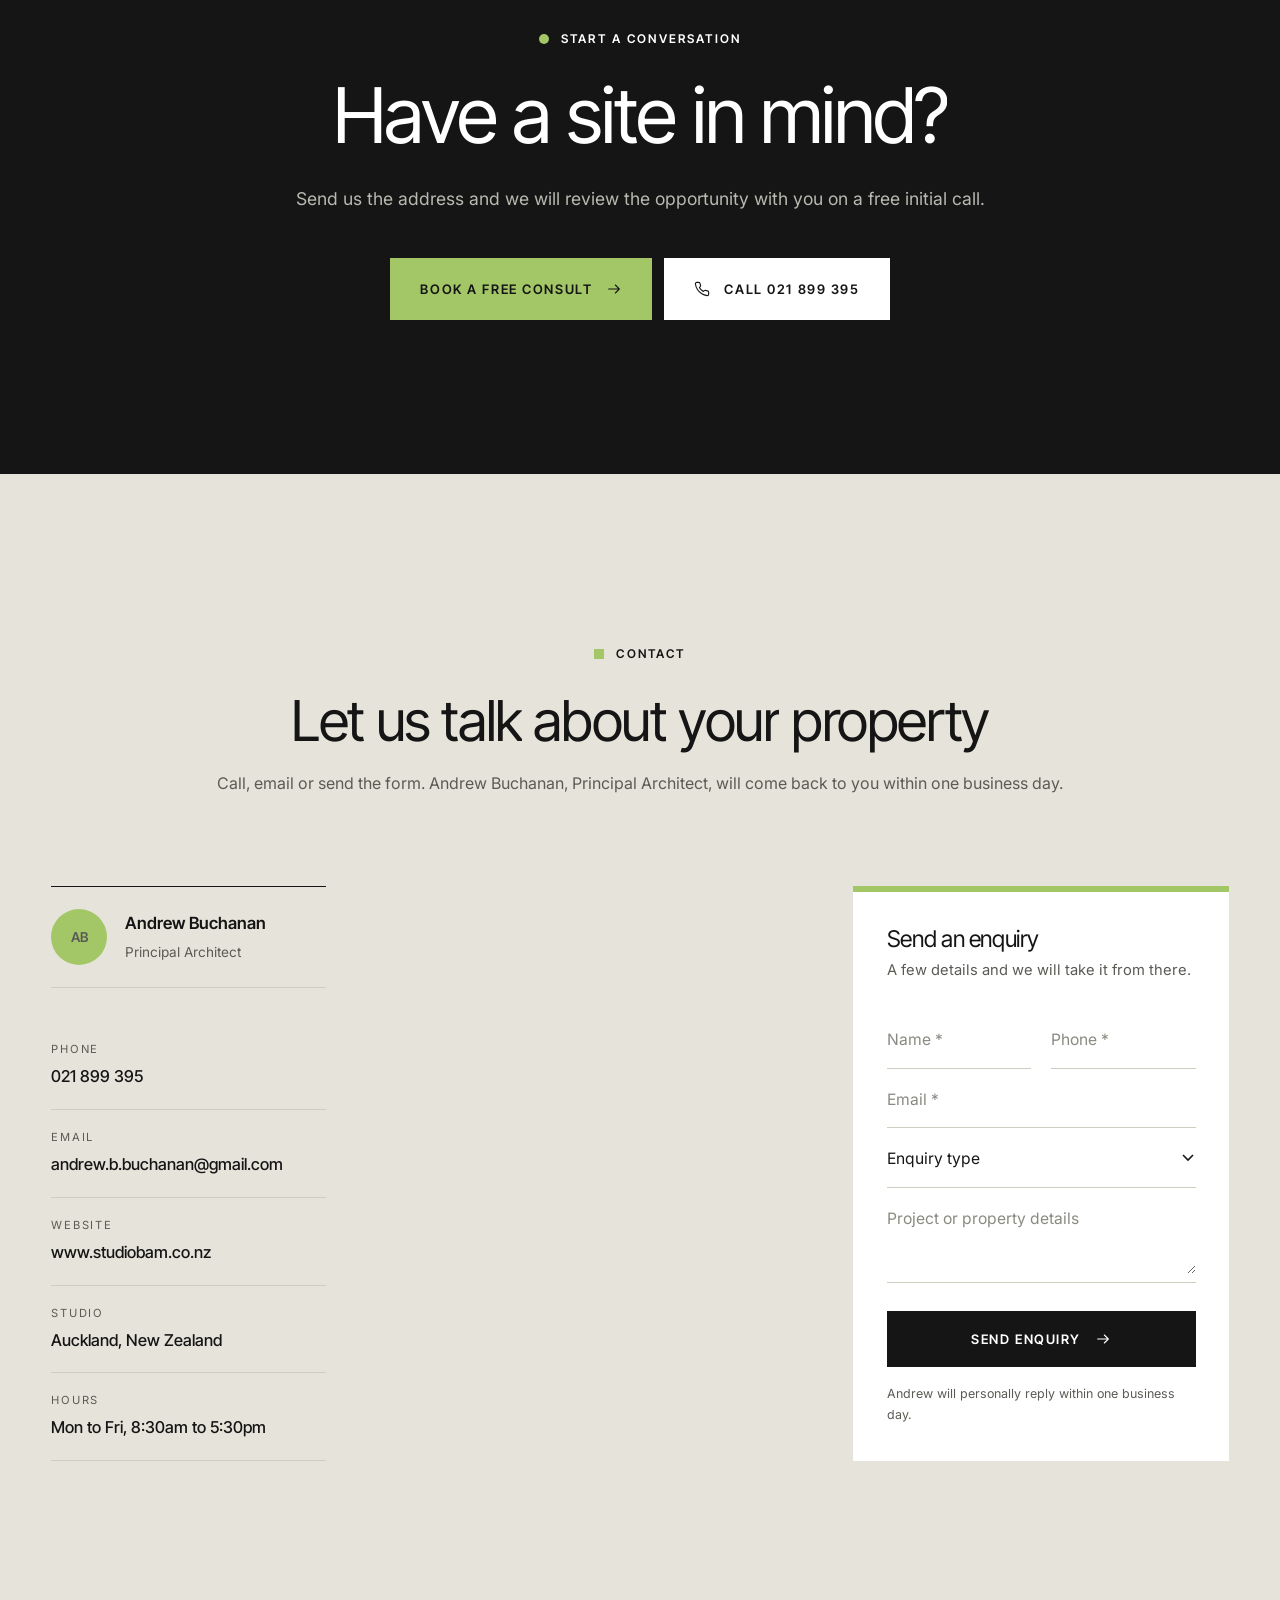
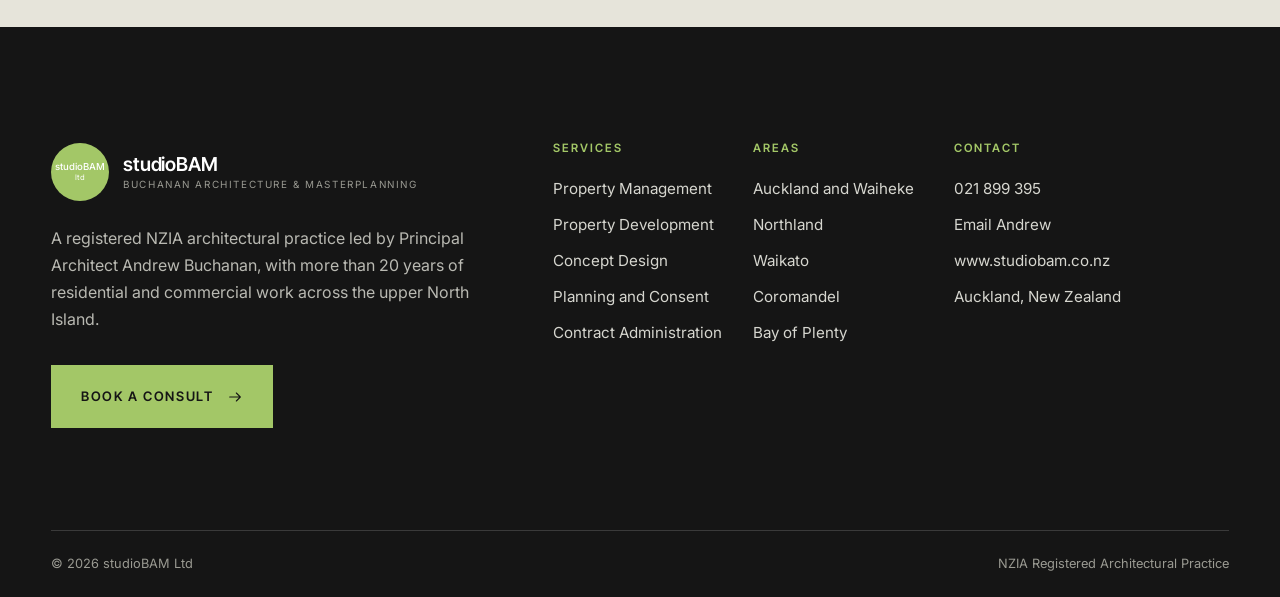
==== commit d12a5185: "Add Builderscrack services, credentials and areas served" ====
--- a/property-development.html
+++ b/property-development.html
@@ -9,7 +9,7 @@
 <link rel="preconnect" href="https://fonts.googleapis.com">
 <link rel="preconnect" href="https://fonts.gstatic.com" crossorigin>
 <link href="https://fonts.googleapis.com/css2?family=Inter+Tight:wght@300;400;500;600&family=Inter:wght@400;500;600&display=swap" rel="stylesheet">
-<link rel="stylesheet" href="styles.css">
+<link rel="stylesheet" href="styles.css?v=6">
 <link rel="icon" href="data:image/svg+xml,%3Csvg xmlns='http://www.w3.org/2000/svg' viewBox='0 0 64 64'%3E%3Ccircle cx='32' cy='32' r='30' fill='%23a3c767'/%3E%3C/svg%3E">
 </head>
 <body>
@@ -31,7 +31,7 @@
     <div class="hero-copy">
       <div class="crumbs"><a href="index.html">Home</a><span>/</span><span>Property Development</span></div><span class="label"><i class=""></i><span class="n">PD</span>For property developers</span>
       <h1>Development, <span class="g">resolved</span><span class="sq"></span></h1>
-      <p class="hero-lead">Feasibility, masterplanning, design and consent for developments that work on paper, at council and on site. Registered architect led and built around your numbers.</p>
+      <p class="hero-lead">Architecture &amp; Design, Planning &amp; Consent and Management for developments that work on paper, at council and on site. From second dwellings to multi unit and commercial projects.</p>
       <div class="btns"><a href="#contact" class="btn btn-ink">Get a Feasibility Review <svg viewBox="0 0 24 24" fill="none" stroke="currentColor" stroke-width="1.6" stroke-linecap="round" stroke-linejoin="round"><path d="M4 12h16M14 6l6 6-6 6"/></svg></a><a href="tel:+6421899395" class="btn btn-green"><svg viewBox="0 0 24 24" fill="none" stroke="currentColor" stroke-width="1.7" stroke-linecap="round" stroke-linejoin="round"><path d="M22 16.9v3a2 2 0 0 1-2.2 2 19.8 19.8 0 0 1-8.6-3.1 19.5 19.5 0 0 1-6-6A19.8 19.8 0 0 1 2.1 4.2 2 2 0 0 1 4.1 2h3a2 2 0 0 1 2 1.7c.1.9.4 1.8.7 2.7a2 2 0 0 1-.5 2.1L8 9.8a16 16 0 0 0 6 6l1.3-1.3a2 2 0 0 1 2.1-.4c.9.3 1.8.6 2.7.7a2 2 0 0 1 1.7 2z"/></svg> 021 899 395</a></div>
       <div class="hero-facts"><div><strong>RC + BC</strong><span>Consent delivery</span></div><div><strong>20+</strong><span>Years experience</span></div><div><strong>1</strong><span>Accountable architect</span></div></div>
     </div>
@@ -50,13 +50,13 @@
 <section class="section" id="services">
   <div class="container">
     <div class="head"><div class="h reveal"><span class="label"><i class="circle"></i><span class="n">02</span>Services</span><h2>Every stage, site to sale</h2></div><p class="t reveal d1">Pick the stage you need, or engage studioBAM for the complete journey.</p></div>
-    <div class="index"><a href="#contact" class="row reveal" data-service="Feasibility or yield study"><span class="rn">01</span><h3>Feasibility and Yield</h3><p>Zoning, overlays and massing studies before you commit.</p><span class="ra"><svg viewBox="0 0 24 24" fill="none" stroke="currentColor" stroke-width="1.6" stroke-linecap="round" stroke-linejoin="round"><path d="M4 12h16M14 6l6 6-6 6"/></svg></span></a><a href="#contact" class="row reveal" data-service="Masterplanning"><span class="rn">02</span><h3>Masterplanning</h3><p>Site and staging frameworks for larger and multi stage sites.</p><span class="ra"><svg viewBox="0 0 24 24" fill="none" stroke="currentColor" stroke-width="1.6" stroke-linecap="round" stroke-linejoin="round"><path d="M4 12h16M14 6l6 6-6 6"/></svg></span></a><a href="#contact" class="row reveal" data-service="Townhouses or terrace housing"><span class="rn">03</span><h3>Design</h3><p>Efficient, saleable layouts designed to the planning rules.</p><span class="ra"><svg viewBox="0 0 24 24" fill="none" stroke="currentColor" stroke-width="1.6" stroke-linecap="round" stroke-linejoin="round"><path d="M4 12h16M14 6l6 6-6 6"/></svg></span></a><a href="#contact" class="row reveal" data-service="Subdivision"><span class="rn">04</span><h3>Resource Consent</h3><p>Architectural package and council liaison for land use and subdivision.</p><span class="ra"><svg viewBox="0 0 24 24" fill="none" stroke="currentColor" stroke-width="1.6" stroke-linecap="round" stroke-linejoin="round"><path d="M4 12h16M14 6l6 6-6 6"/></svg></span></a><a href="#contact" class="row reveal" data-service="Multi unit or apartments"><span class="rn">05</span><h3>Building Consent</h3><p>Coordinated documentation with engineers and consultants.</p><span class="ra"><svg viewBox="0 0 24 24" fill="none" stroke="currentColor" stroke-width="1.6" stroke-linecap="round" stroke-linejoin="round"><path d="M4 12h16M14 6l6 6-6 6"/></svg></span></a><a href="#contact" class="row reveal" data-service="Contract administration"><span class="rn">06</span><h3>Tender and Contract Administration</h3><p>Pricing, contract administration and observation on site.</p><span class="ra"><svg viewBox="0 0 24 24" fill="none" stroke="currentColor" stroke-width="1.6" stroke-linecap="round" stroke-linejoin="round"><path d="M4 12h16M14 6l6 6-6 6"/></svg></span></a></div>
+    <div class="index"><a href="#contact" class="row reveal" data-service="Feasibility or yield study"><span class="rn">01</span><h3>Feasibility and Yield</h3><p>Zoning, overlays and massing studies before you commit.</p><span class="ra"><svg viewBox="0 0 24 24" fill="none" stroke="currentColor" stroke-width="1.6" stroke-linecap="round" stroke-linejoin="round"><path d="M4 12h16M14 6l6 6-6 6"/></svg></span></a><a href="#contact" class="row reveal" data-service="Masterplanning"><span class="rn">02</span><h3>Masterplanning</h3><p>Site and staging frameworks for larger and multi stage sites.</p><span class="ra"><svg viewBox="0 0 24 24" fill="none" stroke="currentColor" stroke-width="1.6" stroke-linecap="round" stroke-linejoin="round"><path d="M4 12h16M14 6l6 6-6 6"/></svg></span></a><a href="#contact" class="row reveal" data-service="Townhouses or terrace housing"><span class="rn">03</span><h3>Design</h3><p>Efficient, saleable layouts designed to the planning rules.</p><span class="ra"><svg viewBox="0 0 24 24" fill="none" stroke="currentColor" stroke-width="1.6" stroke-linecap="round" stroke-linejoin="round"><path d="M4 12h16M14 6l6 6-6 6"/></svg></span></a><a href="#contact" class="row reveal" data-service="Subdivision"><span class="rn">04</span><h3>Planning &amp; Resource Consent</h3><p>Architectural package and council liaison for land use and subdivision.</p><span class="ra"><svg viewBox="0 0 24 24" fill="none" stroke="currentColor" stroke-width="1.6" stroke-linecap="round" stroke-linejoin="round"><path d="M4 12h16M14 6l6 6-6 6"/></svg></span></a><a href="#contact" class="row reveal" data-service="Multi unit or apartments"><span class="rn">05</span><h3>Building Consent</h3><p>Coordinated documentation with engineers and consultants.</p><span class="ra"><svg viewBox="0 0 24 24" fill="none" stroke="currentColor" stroke-width="1.6" stroke-linecap="round" stroke-linejoin="round"><path d="M4 12h16M14 6l6 6-6 6"/></svg></span></a><a href="#contact" class="row reveal" data-service="Contract administration"><span class="rn">06</span><h3>Tender and Contract Administration</h3><p>Pricing, contract administration and observation on site.</p><span class="ra"><svg viewBox="0 0 24 24" fill="none" stroke="currentColor" stroke-width="1.6" stroke-linecap="round" stroke-linejoin="round"><path d="M4 12h16M14 6l6 6-6 6"/></svg></span></a></div>
   </div>
 </section>
 <section class="section">
   <div class="container">
     <div class="head"><div class="h reveal"><span class="label"><i class=""></i><span class="n">03</span>Project types</span><h2>What we design</h2></div><p class="t reveal d1">From a single minor dwelling to multi unit schemes. Imagery shown is indicative for this mockup.</p></div>
-    <div class="works"><a href="#contact" class="work w1" data-service="Townhouses or terrace housing"><div class="clip reveal"><img src="https://images.unsplash.com/photo-1613490493576-7fde63acd811?auto=format&fit=crop&w=1400&q=80" alt="Townhouses and Terraces" loading="lazy"></div><div class="cap"><b>Townhouses and Terraces</b><span>Residential</span></div></a><a href="#contact" class="work w2 d1" data-service="Multi unit or apartments"><div class="clip reveal"><img src="https://images.unsplash.com/photo-1545324418-cc1a3fa10c00?auto=format&fit=crop&w=1400&q=80" alt="Multi Unit and Apartments" loading="lazy"></div><div class="cap"><b>Multi Unit and Apartments</b><span>Medium density</span></div></a><a href="#contact" class="work w3" data-service="Subdivision"><div class="clip reveal"><img src="https://images.unsplash.com/photo-1504307651254-35680f356dfd?auto=format&fit=crop&w=1400&q=80" alt="Subdivisions" loading="lazy"></div><div class="cap"><b>Subdivisions</b><span>Land</span></div></a><a href="#contact" class="work w4 d1" data-service="Commercial development"><div class="clip reveal"><img src="https://images.unsplash.com/photo-1487958449943-2429e8be8625?auto=format&fit=crop&w=1400&q=80" alt="Commercial and Mixed Use" loading="lazy"></div><div class="cap"><b>Commercial and Mixed Use</b><span>Commercial</span></div></a></div>
+    <div class="works"><a href="#contact" class="work w1" data-service="Townhouses or terrace housing"><div class="clip reveal"><img src="https://images.unsplash.com/photo-1613490493576-7fde63acd811?auto=format&fit=crop&w=1400&q=80" alt="Townhouses and Terraces" loading="lazy"></div><div class="cap"><b>Townhouses and Terraces</b><span>Residential</span></div></a><a href="#contact" class="work w2 d1" data-service="Multi unit or apartments"><div class="clip reveal"><img src="https://images.unsplash.com/photo-1545324418-cc1a3fa10c00?auto=format&fit=crop&w=1400&q=80" alt="Multi Unit and Apartments" loading="lazy"></div><div class="cap"><b>Multi Unit and Apartments</b><span>Medium density</span></div></a><a href="#contact" class="work w3" data-service="Subdivision"><div class="clip reveal"><img src="https://images.unsplash.com/photo-1504307651254-35680f356dfd?auto=format&fit=crop&w=1400&q=80" alt="Second Dwellings and Subdivisions" loading="lazy"></div><div class="cap"><b>Second Dwellings and Subdivisions</b><span>Infill</span></div></a><a href="#contact" class="work w4 d1" data-service="Commercial development"><div class="clip reveal"><img src="https://images.unsplash.com/photo-1487958449943-2429e8be8625?auto=format&fit=crop&w=1400&q=80" alt="Commercial and Mixed Use" loading="lazy"></div><div class="cap"><b>Commercial and Mixed Use</b><span>Commercial</span></div></a></div>
   </div>
 </section>
 <section class="section bg-white">
@@ -71,9 +71,15 @@
     <div class="steps"><div class="step"><span class="sn">01</span><h3>Feasibility</h3><p>Site, planning and yield review before you buy or commit.</p></div><div class="step"><span class="sn">02</span><h3>Design</h3><p>Concepts refined for yield, buildability and buyer appeal.</p></div><div class="step"><span class="sn">03</span><h3>Consent</h3><p>Resource and building consent packages managed with council.</p></div><div class="step"><span class="sn">04</span><h3>Construction</h3><p>Tender, contract administration and observation to completion.</p></div></div>
   </div>
 </section>
+<section class="section" id="areas">
+  <div class="container">
+    <div class="head"><div class="h reveal"><span class="label"><i class="circle"></i><span class="n">06</span>Areas served</span><h2>27 areas across the upper North Island</h2></div><p class="t reveal d1">Based in Auckland, studioBAM works on residential and commercial projects from the Far North to the Bay of Plenty.</p></div>
+    <div class="areas"><div class="area reveal d0"><h4><span>09</span>Auckland</h4><ul><li>Auckland</li><li>North Shore</li><li>Waitakere</li><li>Manukau</li><li>Papakura</li><li>Franklin</li><li>Rodney</li><li>Waiheke Island</li><li>Hauraki Islands</li></ul></div><div class="area reveal d1"><h4><span>03</span>Northland</h4><ul><li>Whangarei</li><li>Far North</li><li>Kaipara</li></ul></div><div class="area reveal d2"><h4><span>07</span>Waikato</h4><ul><li>Hamilton</li><li>Waikato</li><li>Waipa</li><li>Matamata-Piako</li><li>Otorohanga</li><li>South Waikato</li><li>Waitomo</li></ul></div><div class="area reveal d0"><h4><span>02</span>Coromandel</h4><ul><li>Coromandel</li><li>Hauraki</li></ul></div><div class="area reveal d1"><h4><span>06</span>Bay of Plenty</h4><ul><li>Tauranga</li><li>Western BOP</li><li>Rotorua</li><li>Whakatane</li><li>Kawerau</li><li>Opotiki</li></ul></div></div>
+  </div>
+</section>
 <section class="section">
   <div class="container grid faq-wrap">
-    <div class="h reveal"><span class="label"><i class="circle"></i><span class="n">06</span>Questions</span><h2>Developer questions</h2><p class="muted" style="margin:24px 0 32px">Not covered here? A short call is the quickest way to an answer.</p><a href="tel:+6421899395" class="btn btn-ink"><svg viewBox="0 0 24 24" fill="none" stroke="currentColor" stroke-width="1.7" stroke-linecap="round" stroke-linejoin="round"><path d="M22 16.9v3a2 2 0 0 1-2.2 2 19.8 19.8 0 0 1-8.6-3.1 19.5 19.5 0 0 1-6-6A19.8 19.8 0 0 1 2.1 4.2 2 2 0 0 1 4.1 2h3a2 2 0 0 1 2 1.7c.1.9.4 1.8.7 2.7a2 2 0 0 1-.5 2.1L8 9.8a16 16 0 0 0 6 6l1.3-1.3a2 2 0 0 1 2.1-.4c.9.3 1.8.6 2.7.7a2 2 0 0 1 1.7 2z"/></svg> 021 899 395</a></div>
+    <div class="h reveal"><span class="label"><i class="circle"></i><span class="n">07</span>Questions</span><h2>Developer questions</h2><p class="muted" style="margin:24px 0 32px">Not covered here? A short call is the quickest way to an answer.</p><a href="tel:+6421899395" class="btn btn-ink"><svg viewBox="0 0 24 24" fill="none" stroke="currentColor" stroke-width="1.7" stroke-linecap="round" stroke-linejoin="round"><path d="M22 16.9v3a2 2 0 0 1-2.2 2 19.8 19.8 0 0 1-8.6-3.1 19.5 19.5 0 0 1-6-6A19.8 19.8 0 0 1 2.1 4.2 2 2 0 0 1 4.1 2h3a2 2 0 0 1 2 1.7c.1.9.4 1.8.7 2.7a2 2 0 0 1-.5 2.1L8 9.8a16 16 0 0 0 6 6l1.3-1.3a2 2 0 0 1 2.1-.4c.9.3 1.8.6 2.7.7a2 2 0 0 1 1.7 2z"/></svg> 021 899 395</a></div>
     <div class="faq reveal d1"><div class="faq-item"><button aria-expanded="false">Can you assess a site before purchase?<i></i></button><div class="faq-answer"><p>Yes. Our feasibility review covers zoning, overlays, access, services and likely yield so you can buy with confidence.</p></div></div><div class="faq-item"><button aria-expanded="false">Do you coordinate other consultants?<i></i></button><div class="faq-answer"><p>We coordinate structural, geotechnical, civil and planning consultants so you have one point of contact.</p></div></div><div class="faq-item"><button aria-expanded="false">What scale do you work at?<i></i></button><div class="faq-answer"><p>From a single minor dwelling or subdivision through to multi unit residential, masterplanning and commercial projects.</p></div></div><div class="faq-item"><button aria-expanded="false">Can you stay involved during construction?<i></i></button><div class="faq-answer"><p>Yes. Contract administration and observation keep the build aligned with the consented drawings and protect your budget.</p></div></div></div>
   </div>
 </section>
@@ -135,6 +141,6 @@
 </footer>
 <a href="tel:+6421899395" class="float-call" aria-label="Call now"><i><svg viewBox="0 0 24 24" fill="none" stroke="currentColor" stroke-width="1.7" stroke-linecap="round" stroke-linejoin="round"><path d="M22 16.9v3a2 2 0 0 1-2.2 2 19.8 19.8 0 0 1-8.6-3.1 19.5 19.5 0 0 1-6-6A19.8 19.8 0 0 1 2.1 4.2 2 2 0 0 1 4.1 2h3a2 2 0 0 1 2 1.7c.1.9.4 1.8.7 2.7a2 2 0 0 1-.5 2.1L8 9.8a16 16 0 0 0 6 6l1.3-1.3a2 2 0 0 1 2.1-.4c.9.3 1.8.6 2.7.7a2 2 0 0 1 1.7 2z"/></svg></i>Call Now</a>
 <button class="to-top" aria-label="Back to top"><svg viewBox="0 0 24 24" fill="none" stroke="currentColor" stroke-width="1.8"><path d="M12 20V4M6 10l6-6 6 6"/></svg></button>
-<script src="main.js"></script>
+<script src="main.js?v=6"></script>
 </body>
 </html>
--- a/styles.css
+++ b/styles.css
@@ -483,3 +483,18 @@
   .split-h .wi,a.path,.index a.row>*,.stat,.cta h2{transform:none!important;opacity:1!important;transition:none!important}
   .band,.wipe{clip-path:none!important}
 }
+
+/* Areas served */
+.areas{display:grid;grid-template-columns:repeat(5,1fr);column-gap:clamp(16px,2vw,32px);row-gap:44px}
+.area{border-top:1px solid var(--ink);padding-top:20px}
+.area h4{font-family:var(--sans);font-weight:500;font-size:1.35rem;letter-spacing:-.01em;margin:0 0 18px;display:flex;align-items:baseline;gap:12px}
+.area h4 span{font-size:.75rem;color:var(--green-deep);letter-spacing:.1em;font-weight:600}
+.area ul{list-style:none;margin:0;padding:0;display:grid;gap:8px;color:var(--muted)}
+.area li{transition:color .3s,transform .4s var(--ease)}
+.area li:hover{color:var(--ink);transform:translateX(6px)}
+/* Credentials */
+.creds{list-style:none;margin:28px 0 0;padding:0;display:grid;grid-template-columns:repeat(3,1fr);gap:16px}
+.creds li{border-top:1px solid var(--ink);padding-top:12px;font-size:.8rem;color:var(--muted);line-height:1.45}
+.creds b{display:block;font-family:var(--sans);font-size:1.3rem;font-weight:500;color:var(--ink);letter-spacing:-.01em;margin-bottom:4px}
+@media (max-width:1180px){.areas{grid-template-columns:repeat(3,1fr)}}
+@media (max-width:767px){.areas{grid-template-columns:1fr 1fr}.creds{grid-template-columns:1fr}}
